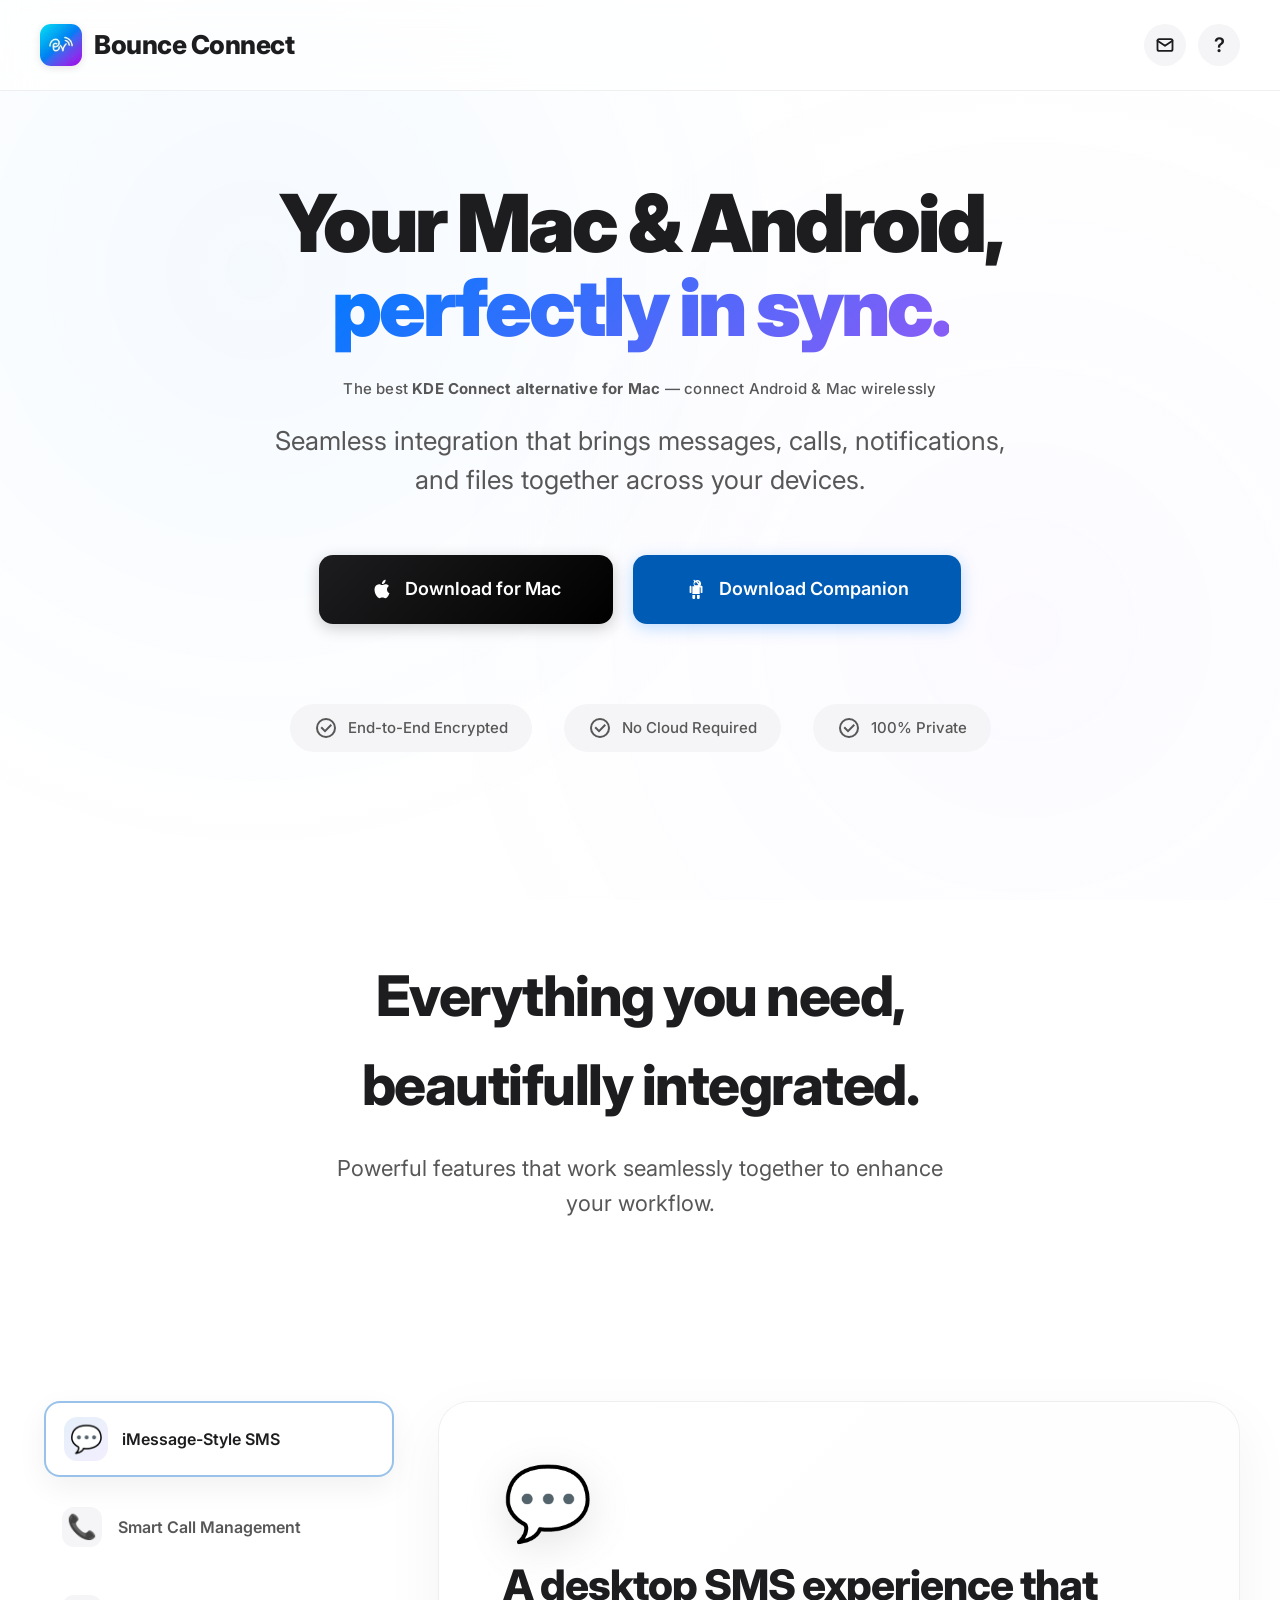
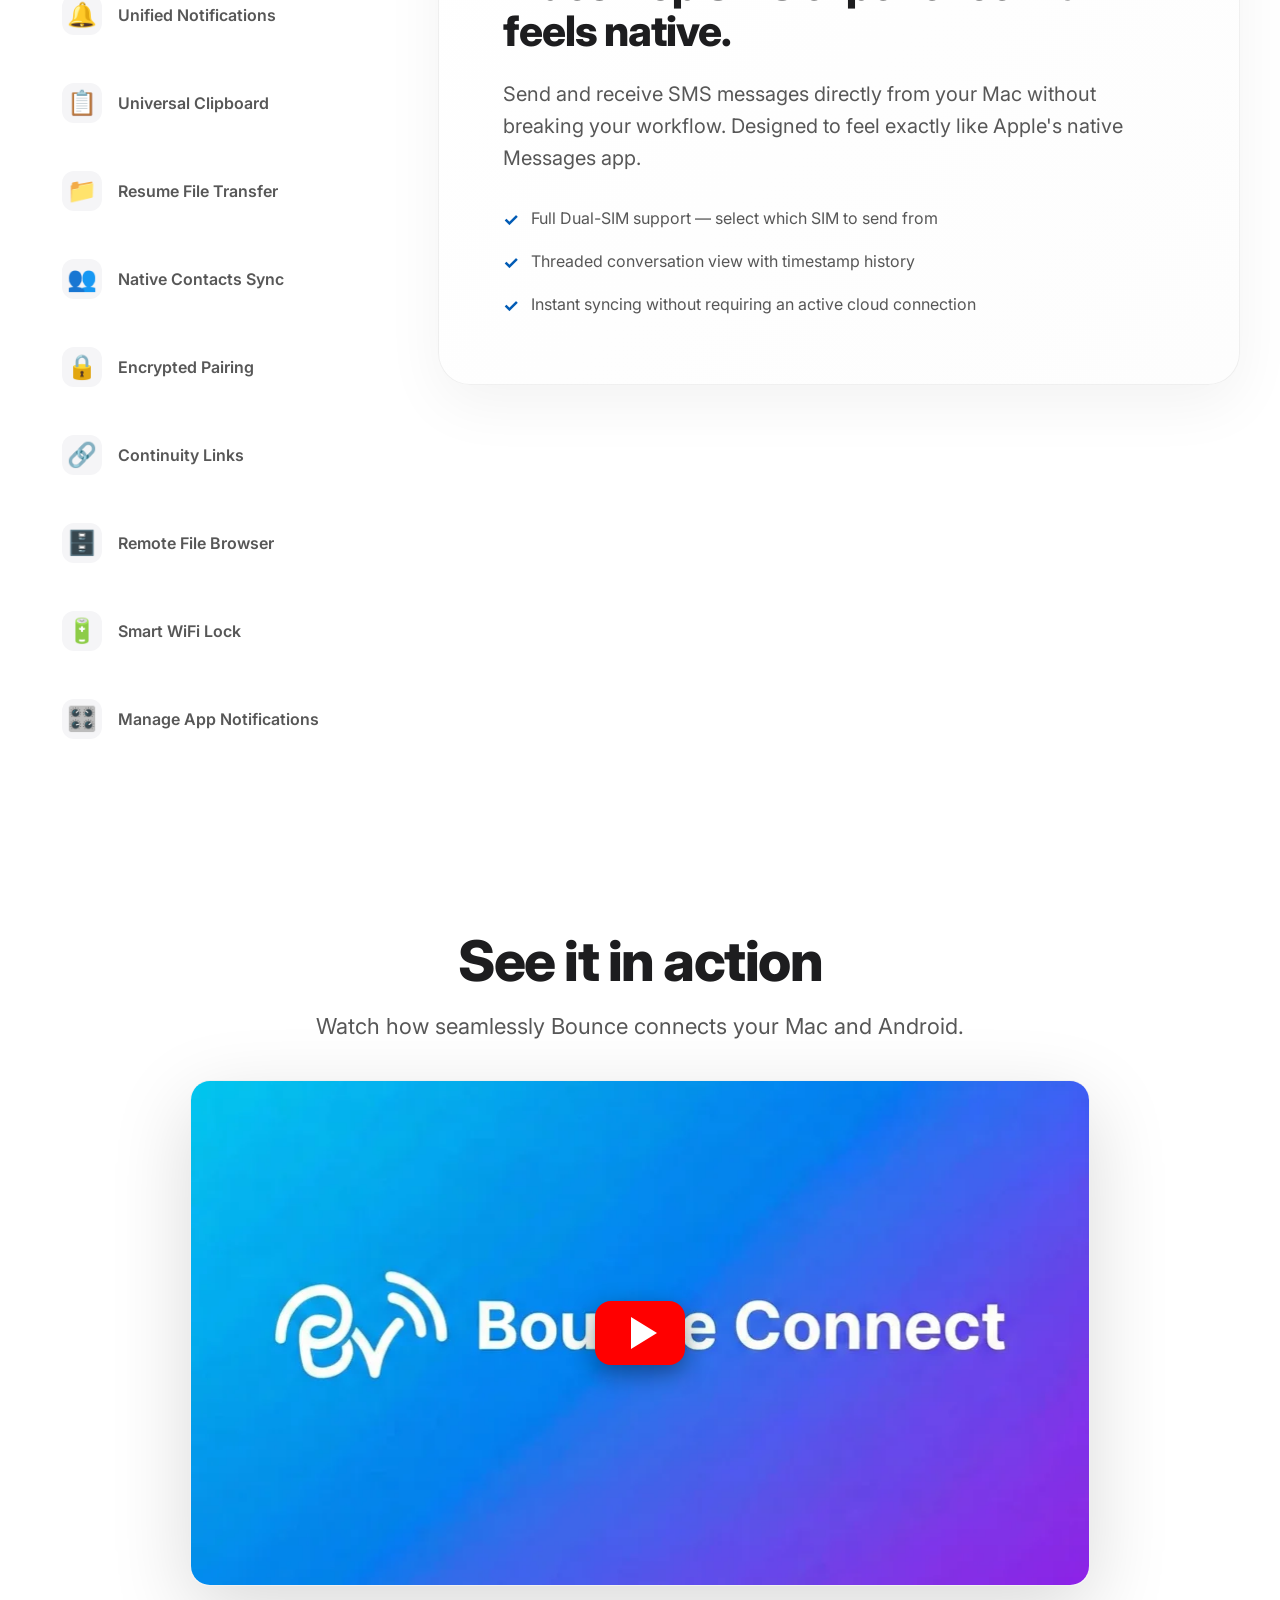
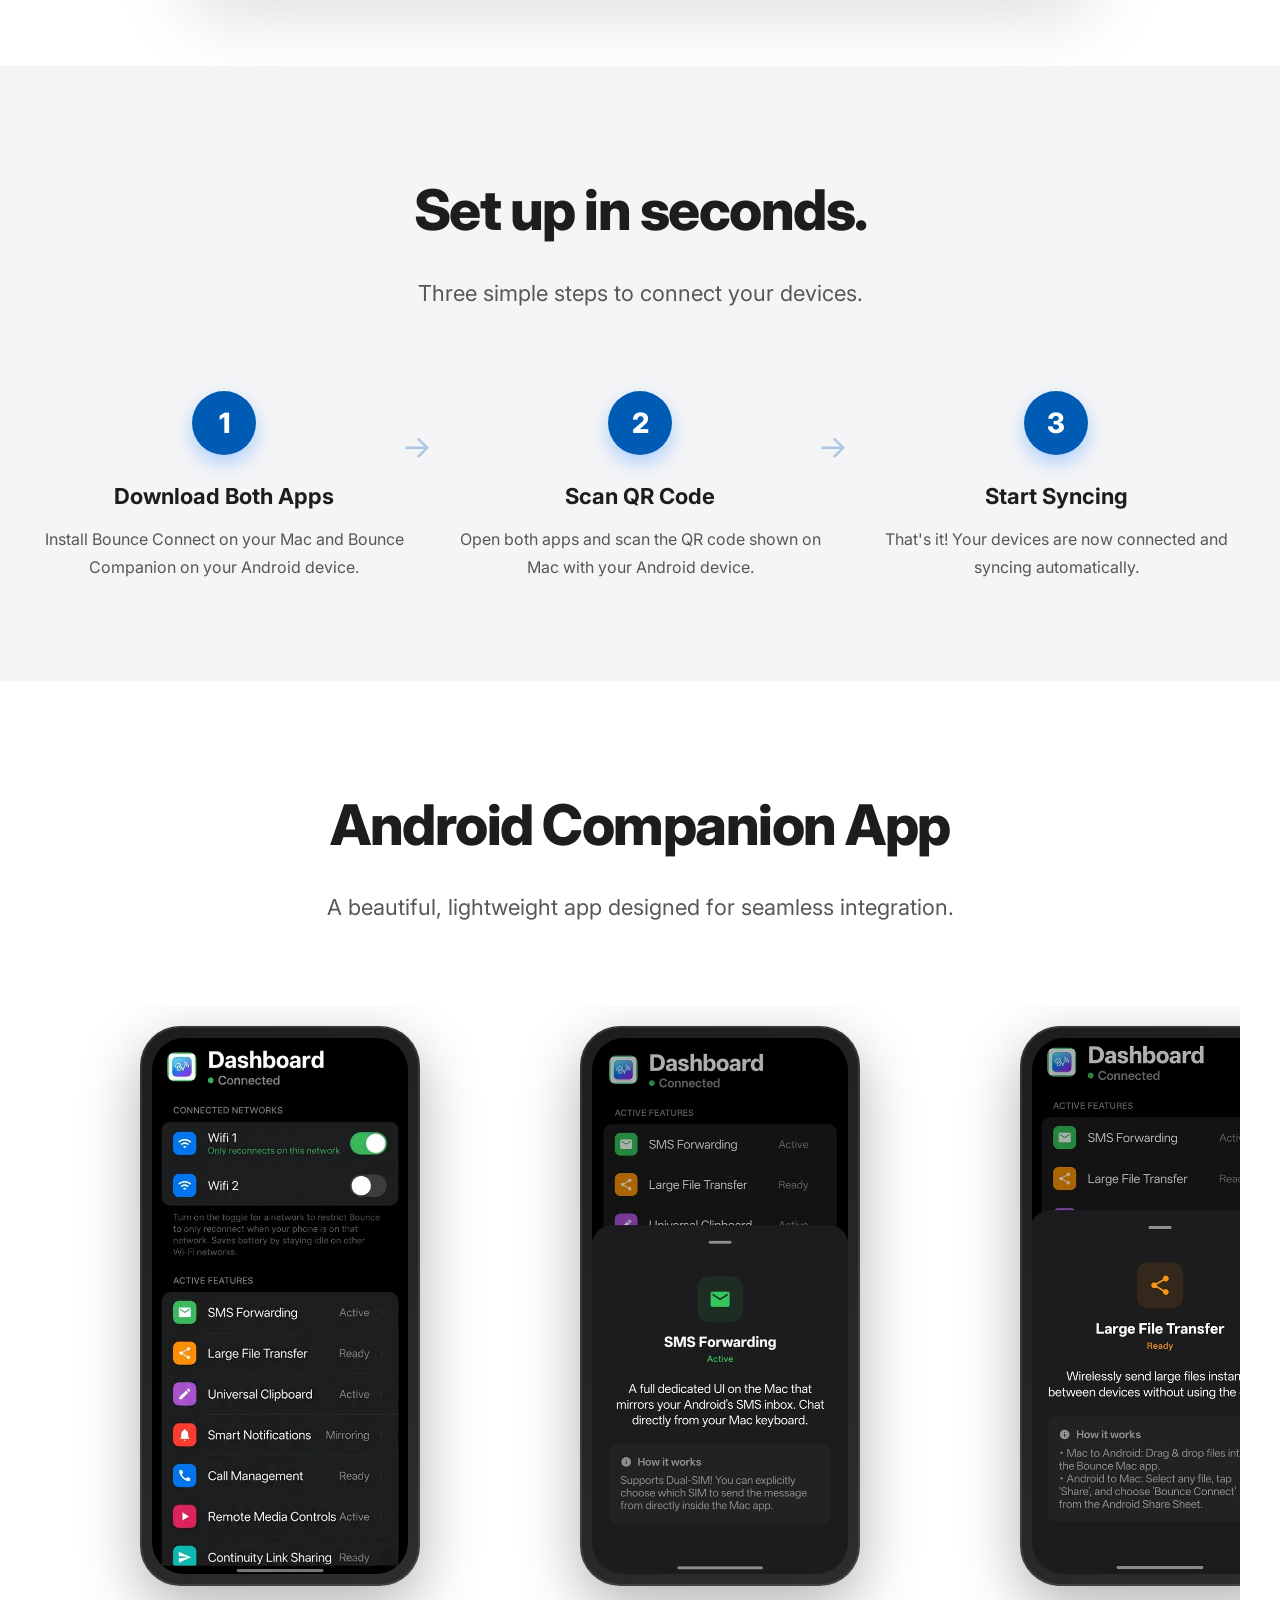
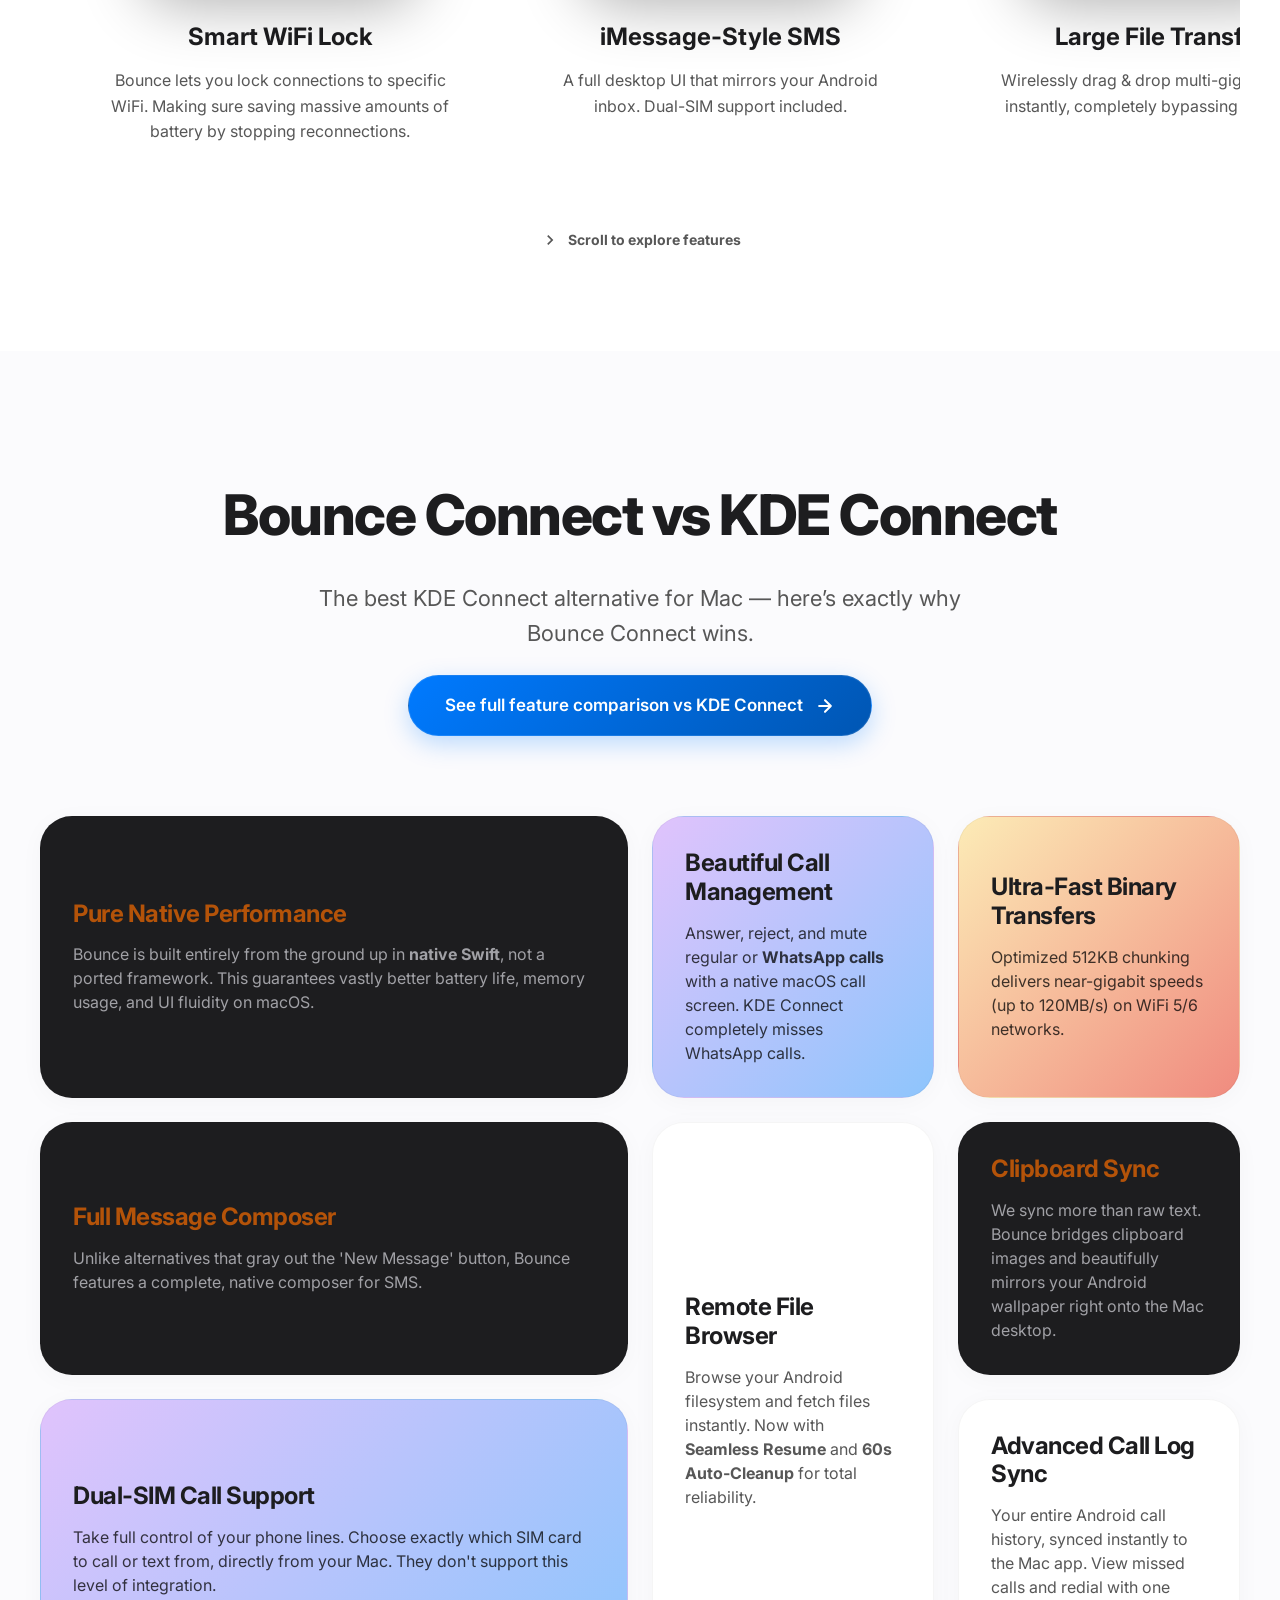
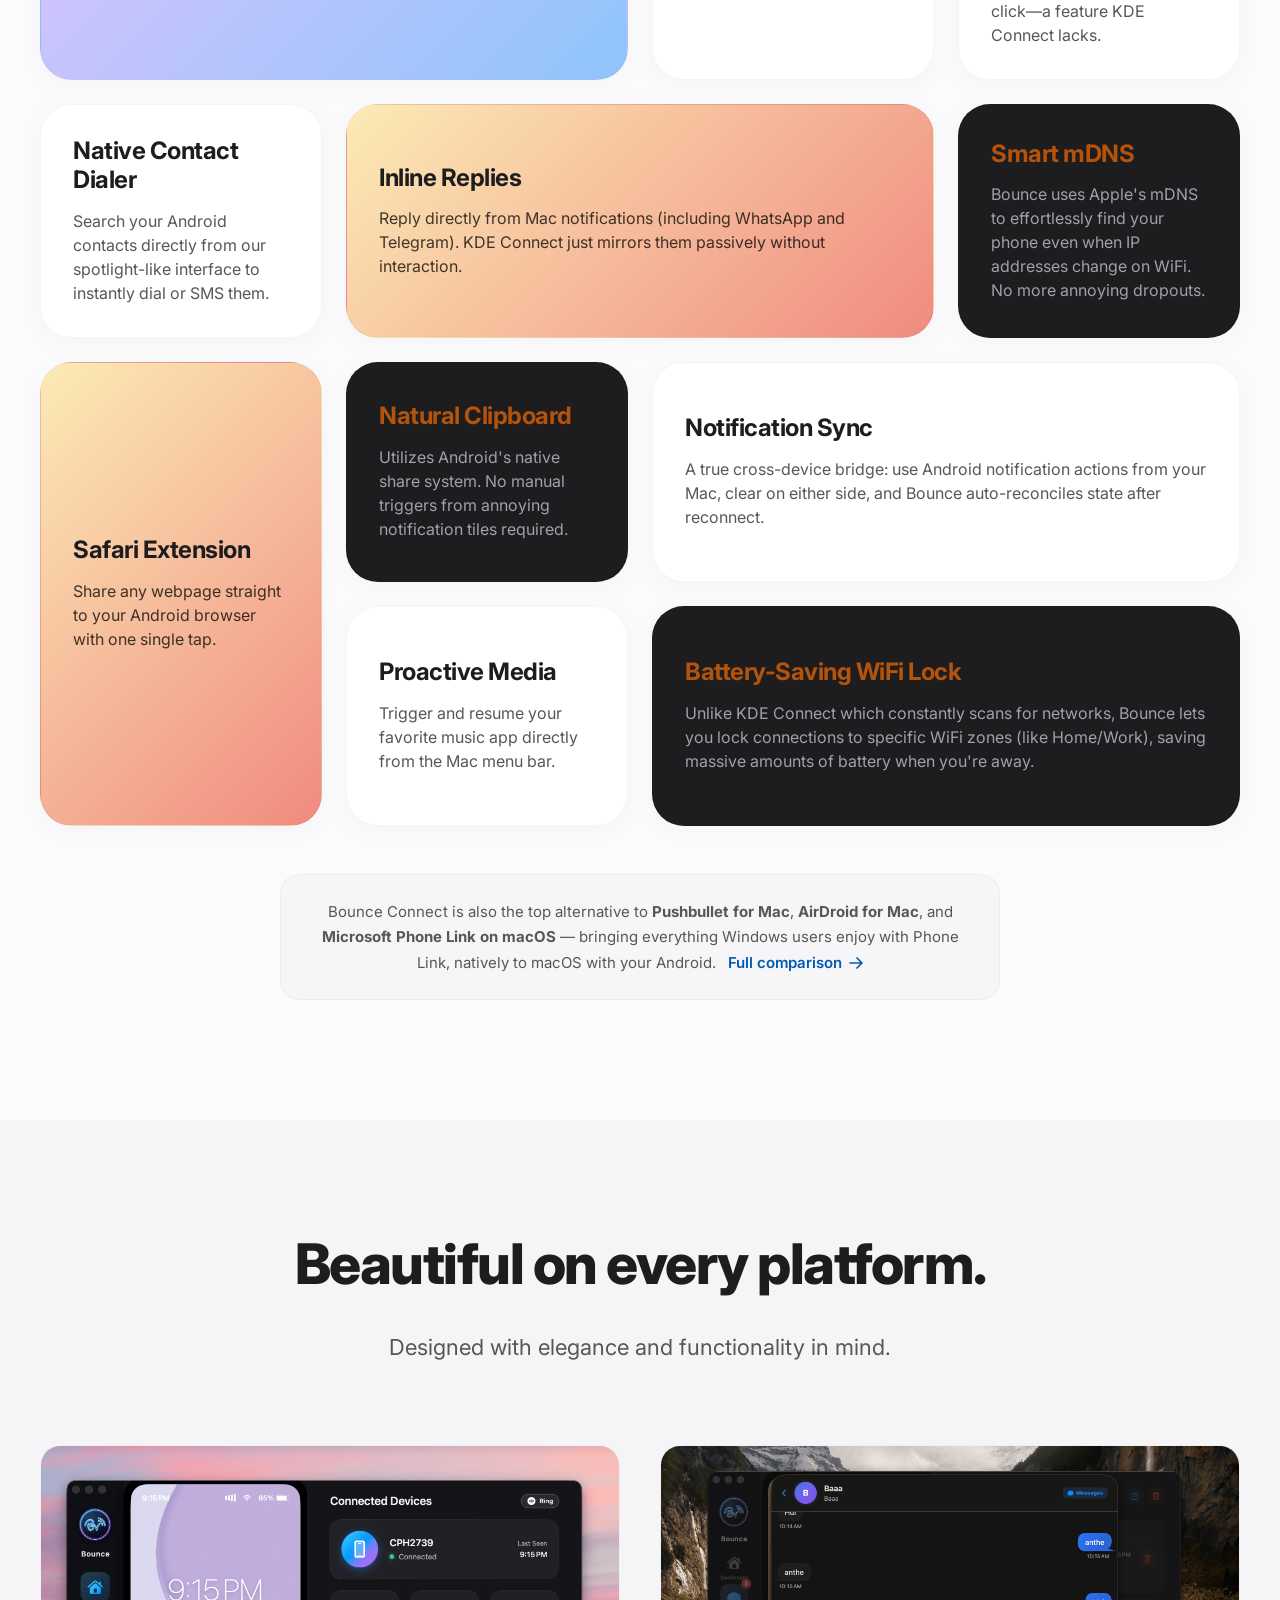
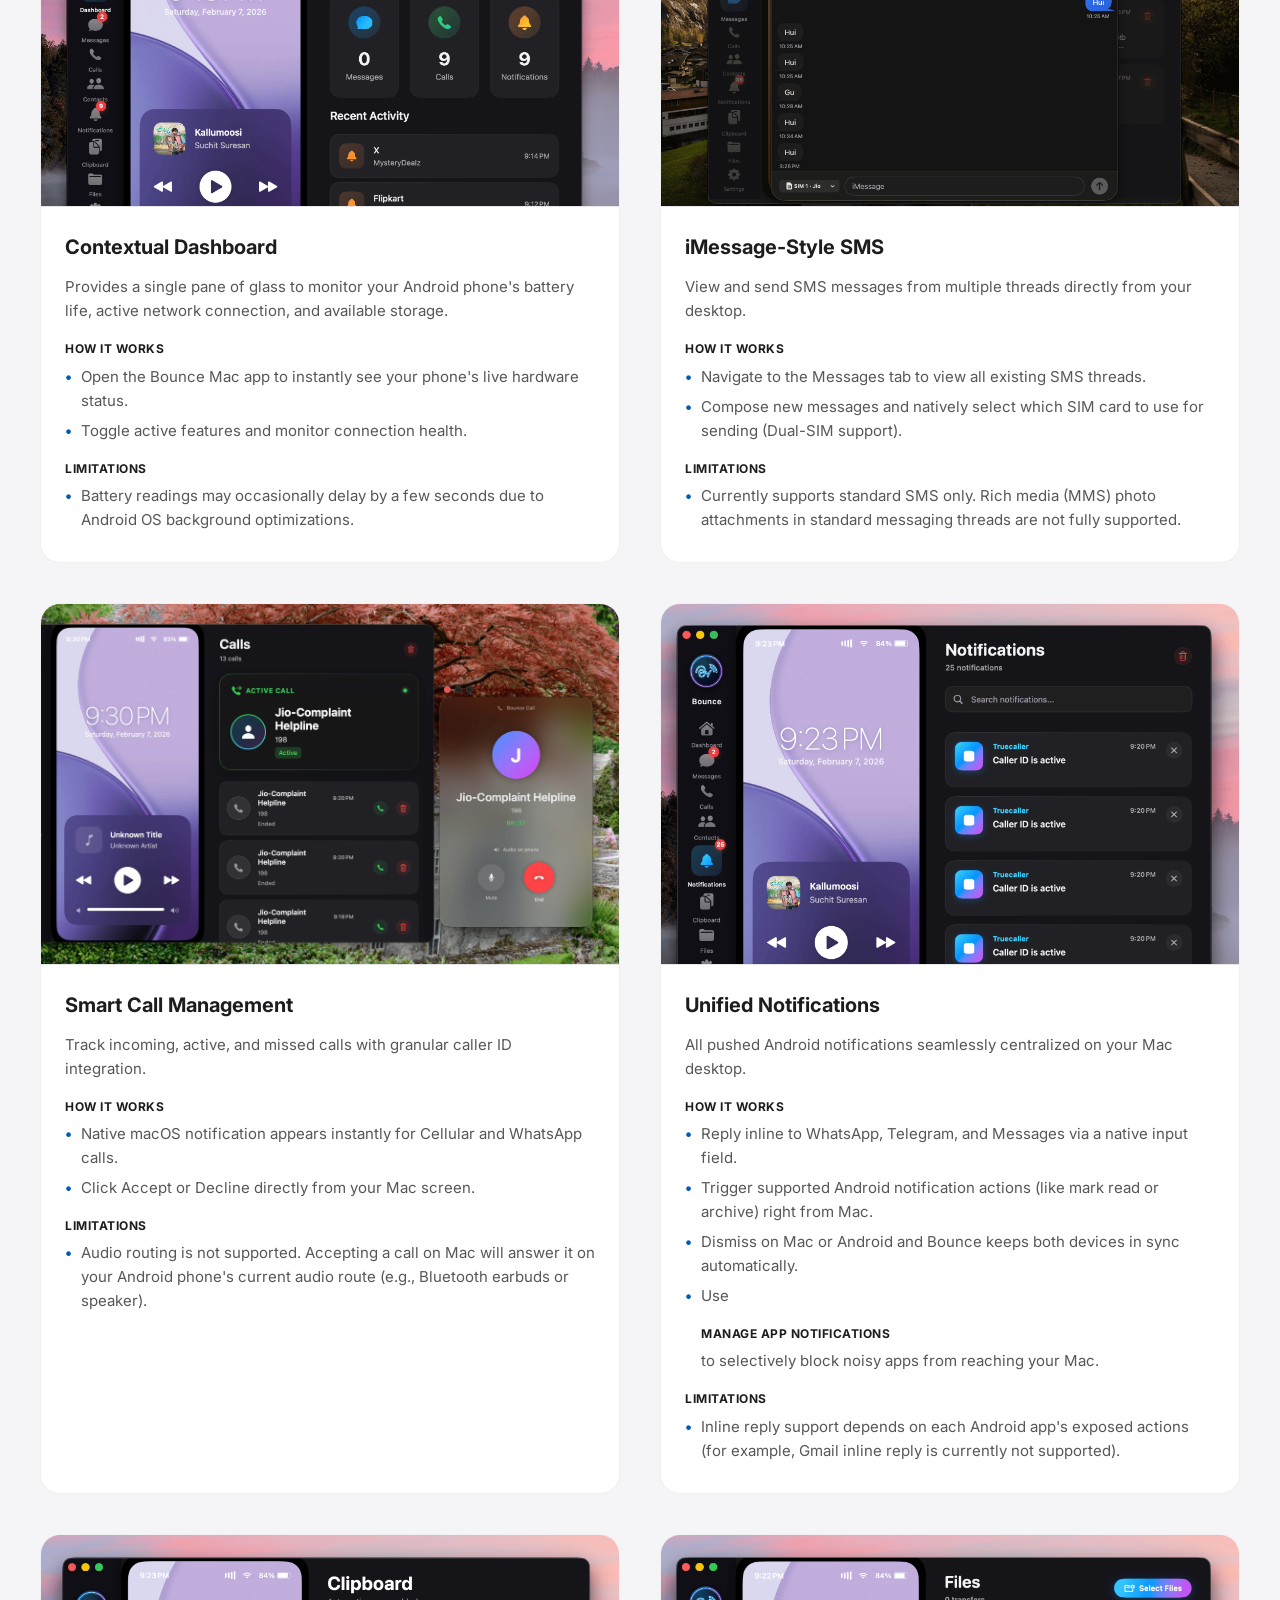
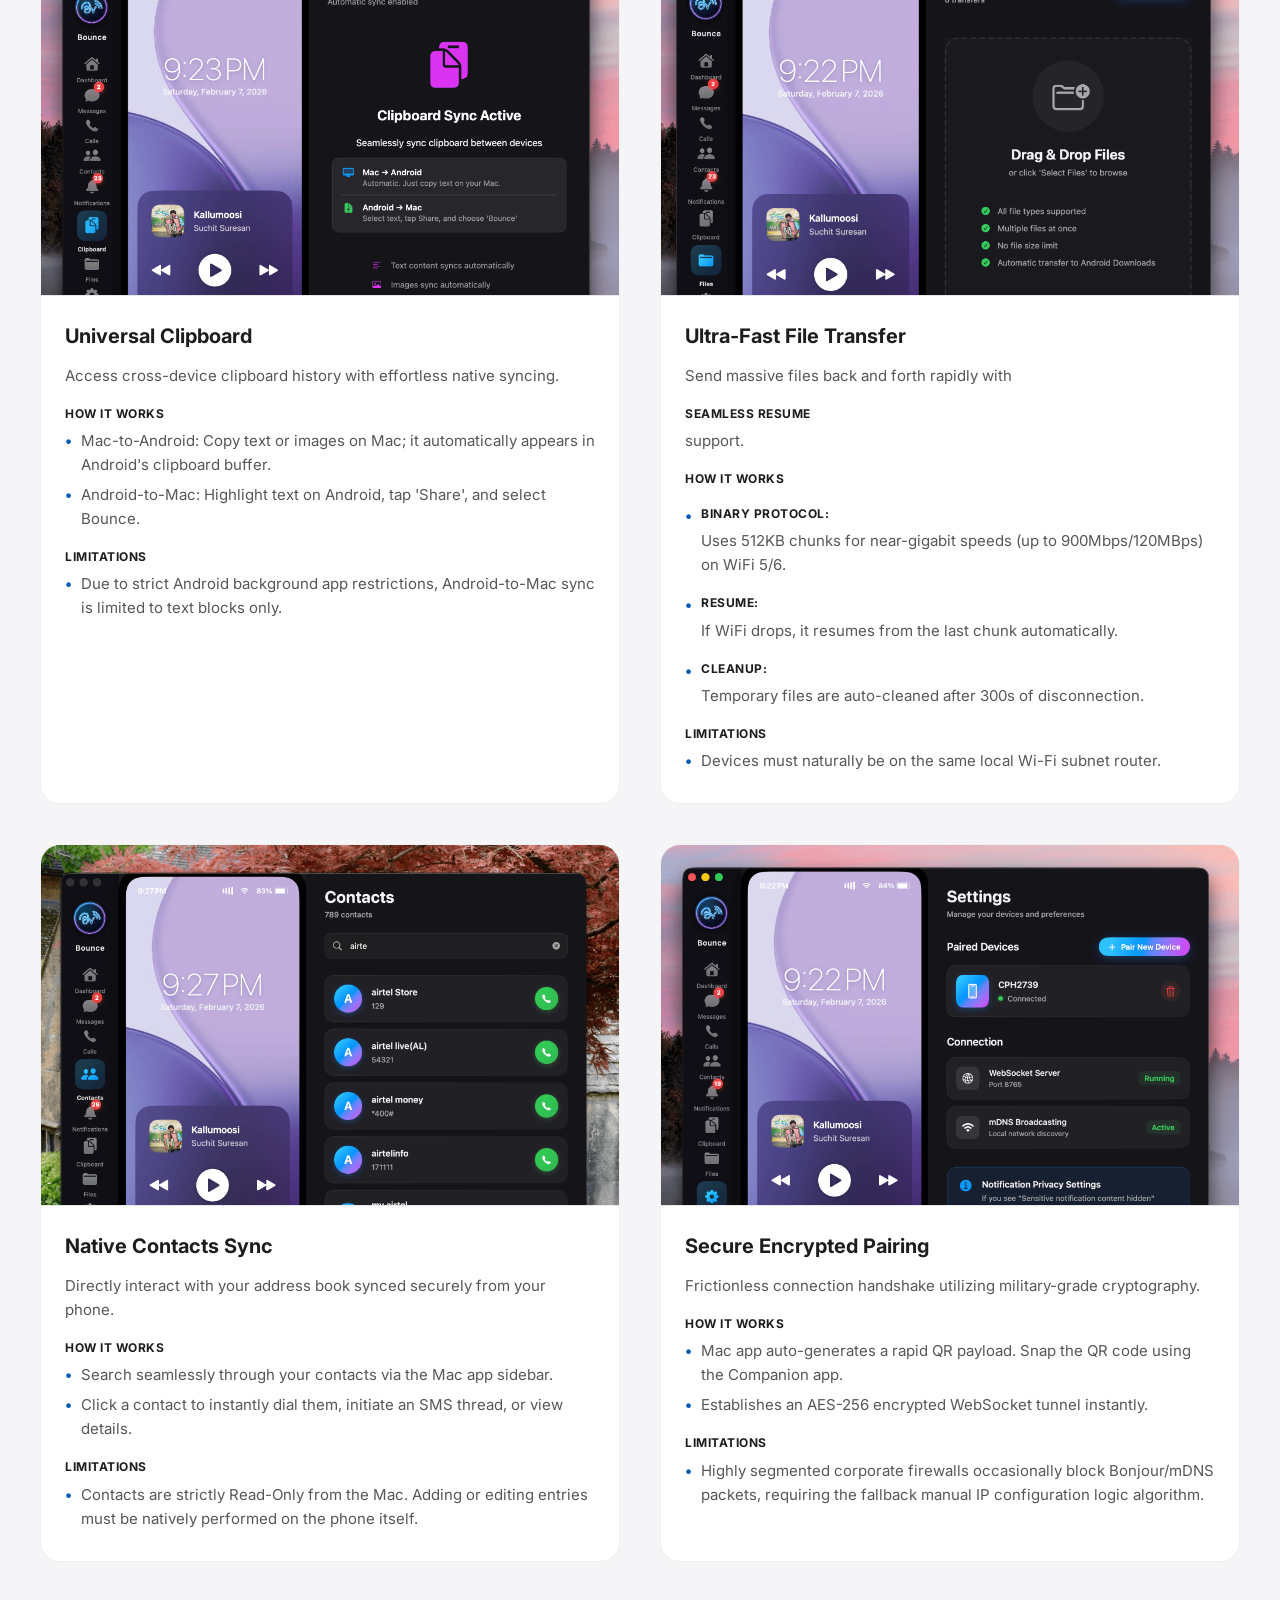
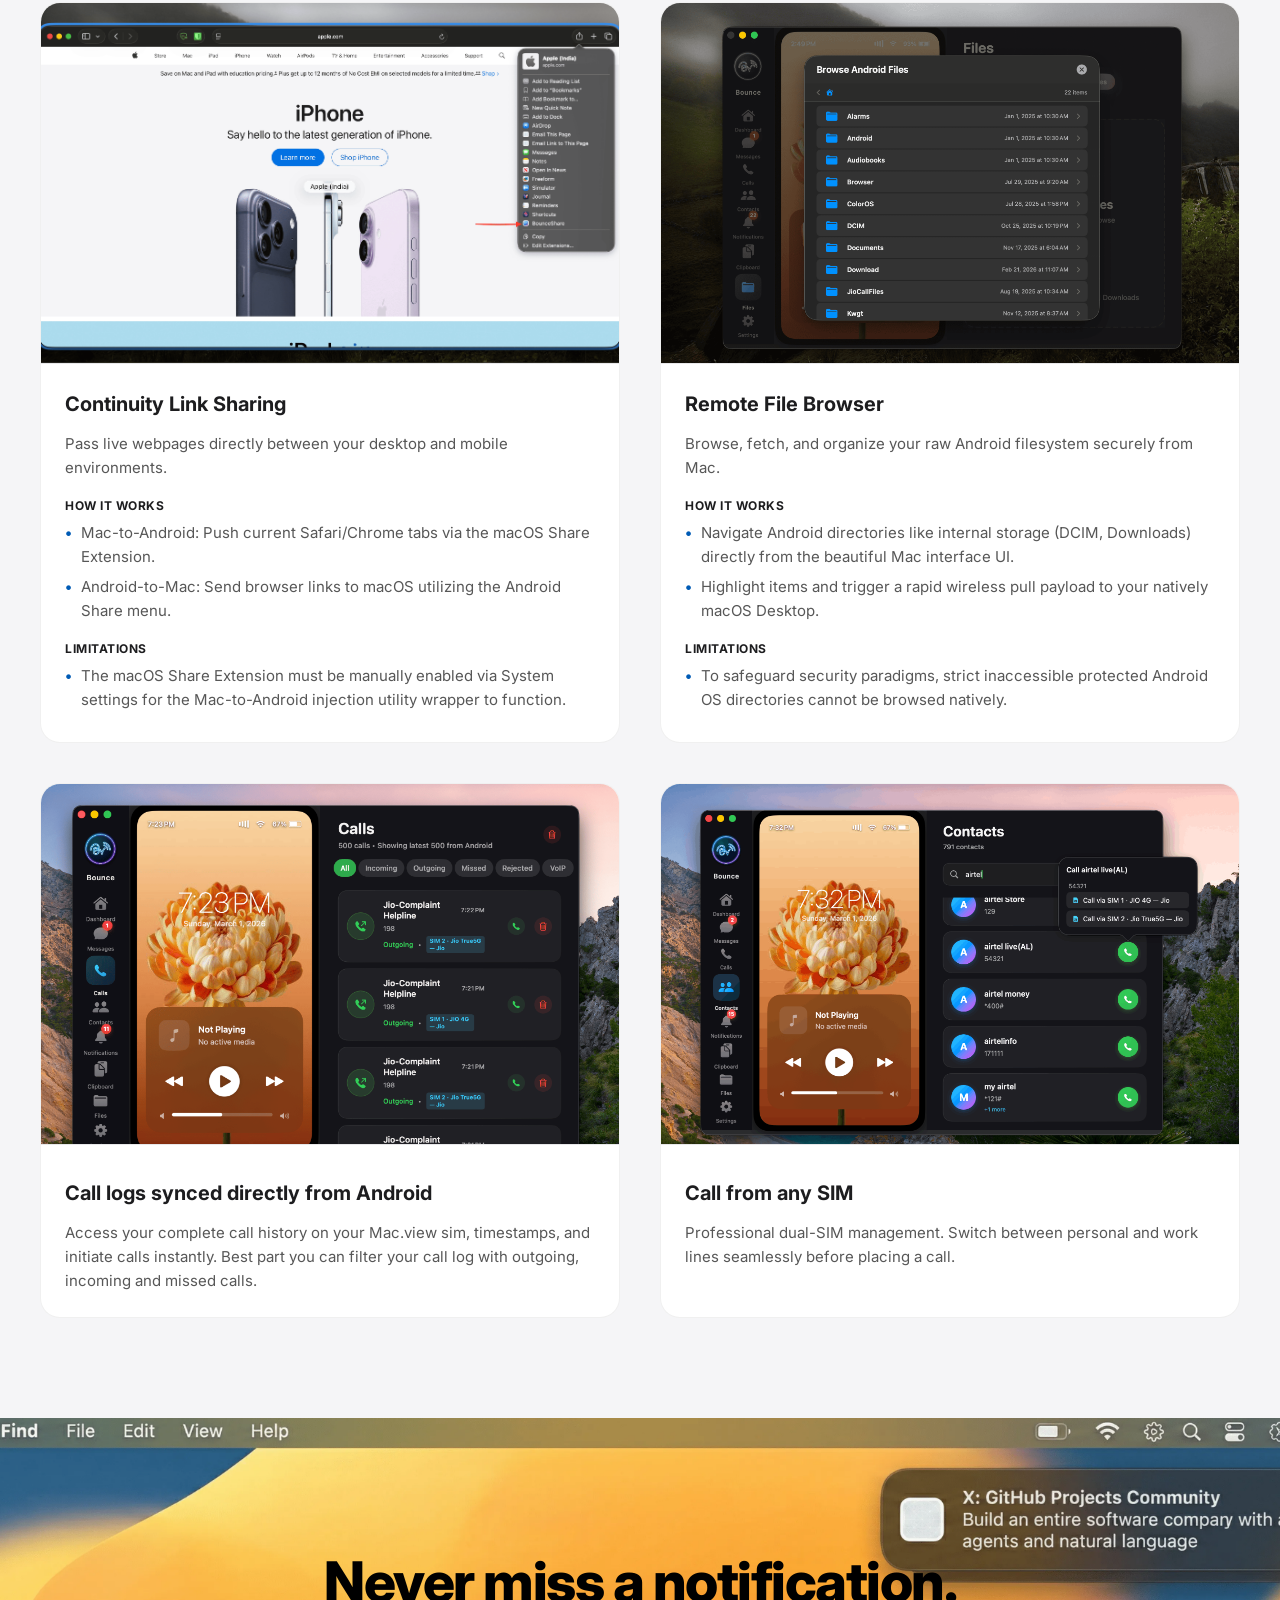
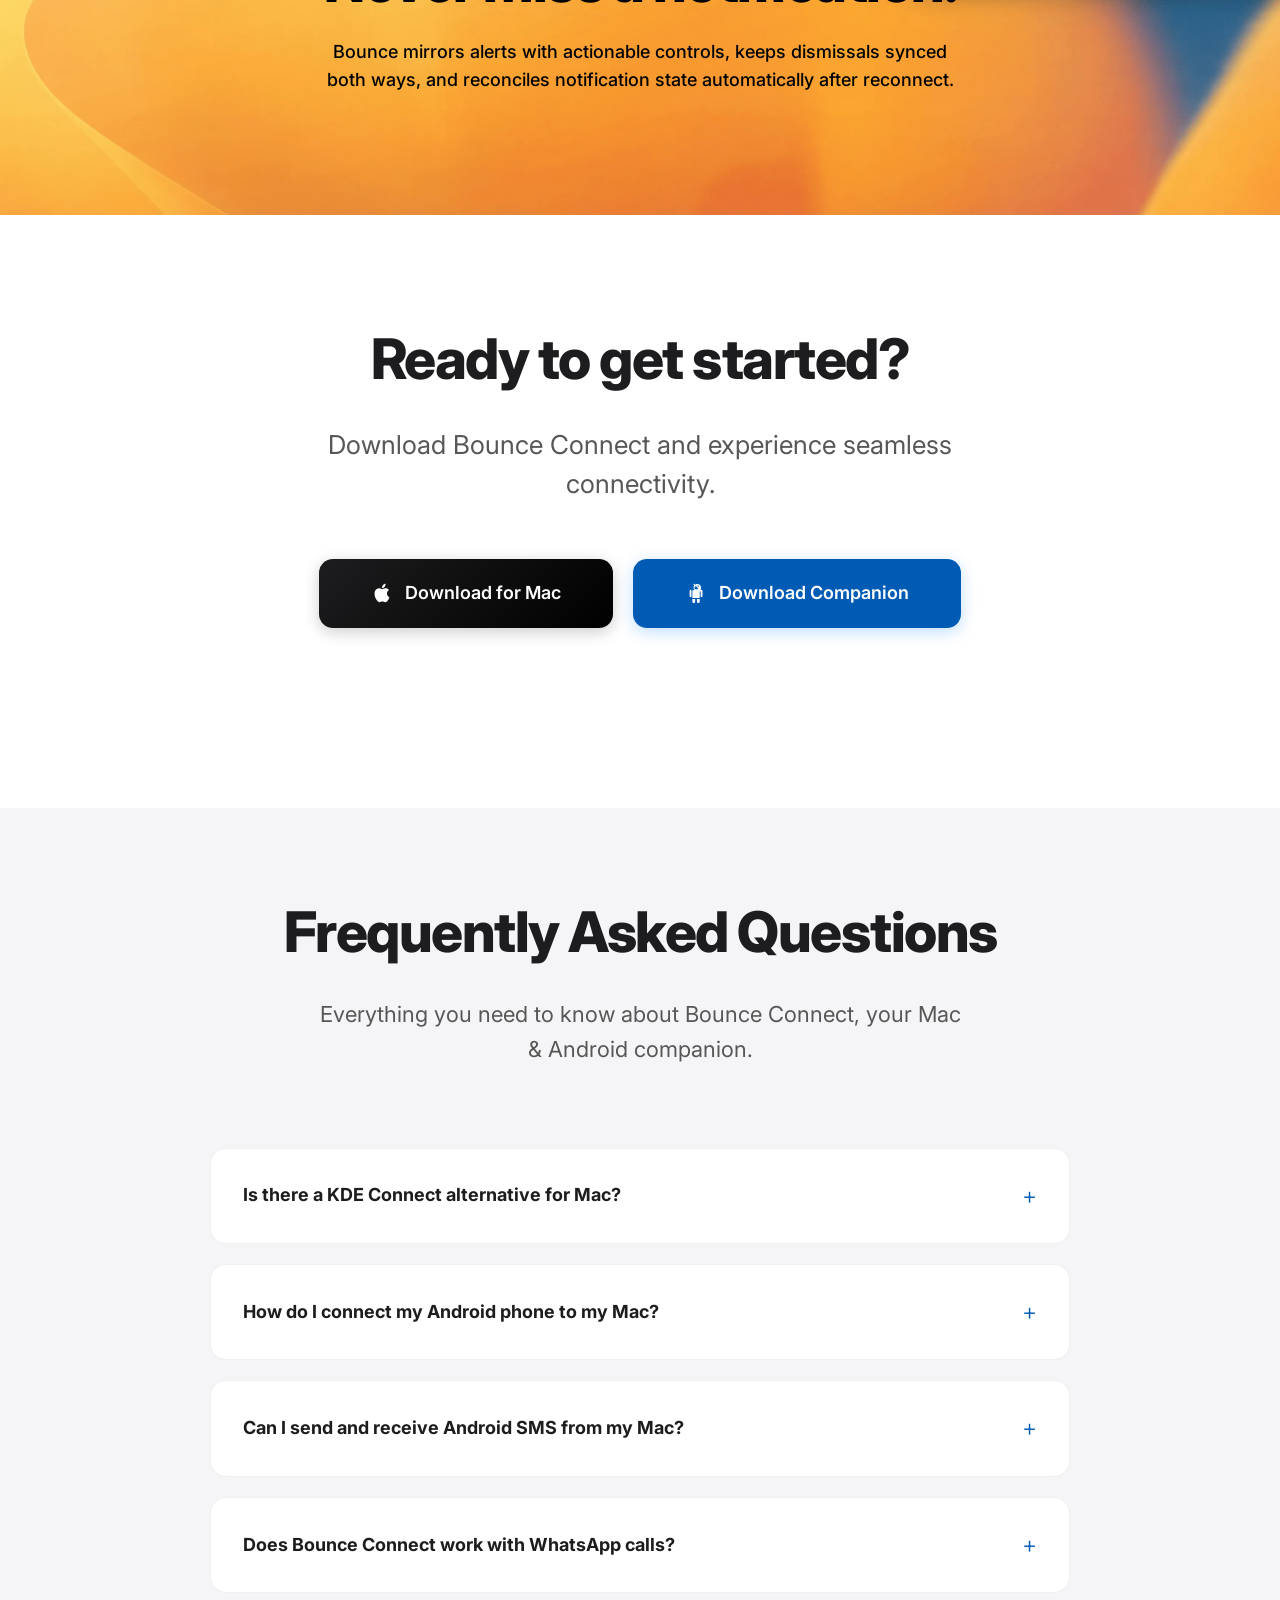
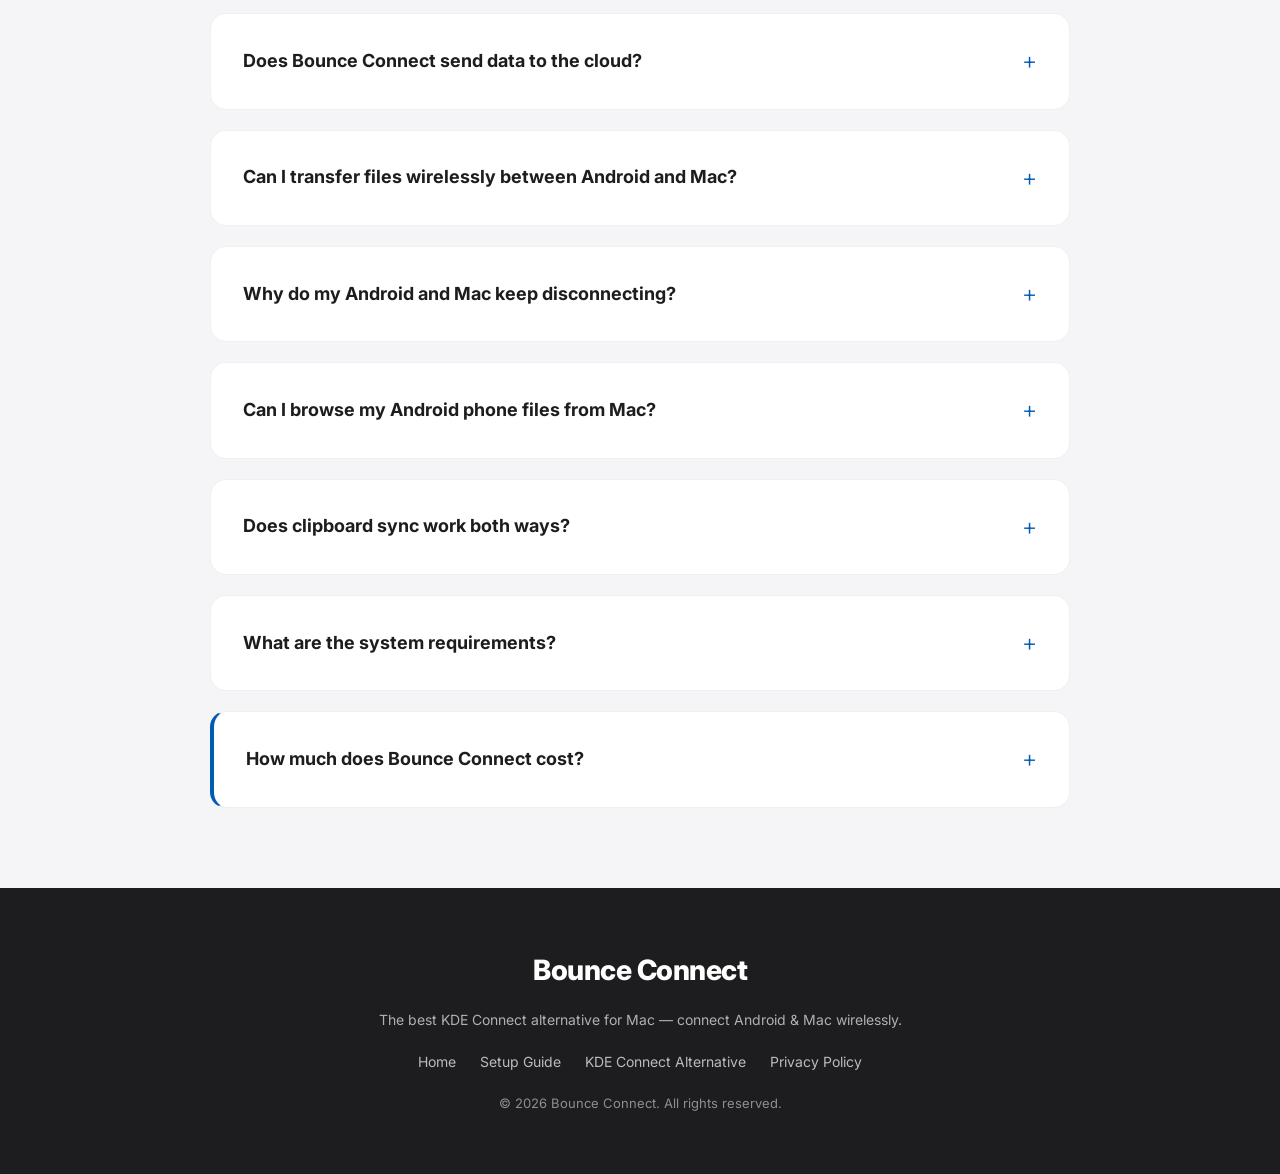
==== index.html @ 5834561a "Update iframe for YouTube video embedding" ====
<!DOCTYPE html>
<html lang="en">

<head>
    <meta charset="UTF-8">
    <meta name="referrer" content="strict-origin-when-cross-origin">
    <link rel="dns-prefetch" href="https://fonts.googleapis.com">
    <link rel="dns-prefetch" href="https://fonts.gstatic.com">
    <link rel="preconnect" href="https://fonts.googleapis.com">
    <link rel="preconnect" href="https://fonts.gstatic.com" crossorigin>
    <link rel="icon" href="/favicon.png" type="image/png">
    <link rel="shortcut icon" href="/favicon.png" type="image/png">
    <link rel="apple-touch-icon" href="/logo.webp">
    <meta name="viewport" content="width=device-width, initial-scale=1.0">
    <!-- Primary SEO -->
    <title>Bounce Connect &#8211; KDE Connect Alternative for Mac</title>
    <meta name="description"
        content="Best KDE Connect alternative for Mac. Connect Android &amp; Mac — sync SMS, calls, files, and actionable notifications with two-way clear sync. $10.99 lifetime.">
    <meta name="keywords"
        content="bounce connect, KDE connect alternative mac, android macbook integration, imessage for android mac, phone link macbook android, android sms on mac, mirror android notifications, pushbullet alternative, cross platform sync, receive android texts">
    <meta name="robots" content="index, follow">
    <meta name="author" content="Bounce Connect">
    <meta name="theme-color" content="#007aff">
    <link rel="canonical" href="https://bounceconnect.app/">
    <meta name="google-site-verification" content="Dm5oNHlP3rXR5Rn73JtcQL6HIDBrXlPP_zBnnVtmkto" />

    <!-- Open Graph (Facebook, LinkedIn, Google Discover) -->
    <meta property="og:type" content="website">
    <meta property="og:url" content="https://bounceconnect.app/">
    <meta property="og:site_name" content="Bounce Connect">
    <meta property="og:title" content="Bounce Connect &#8211; Best KDE Connect Alternative for Mac">
    <meta property="og:description"
        content="Connect your Android phone to your Mac wirelessly. Sync SMS, trigger supported Android notification actions, keep two-way dismiss sync, and transfer files &#8212; AES-256 encrypted, no cloud.">
    <meta property="og:image" content="https://bounceconnect.app/logo.webp">
    <meta property="og:image:width" content="512">
    <meta property="og:image:height" content="512">
    <meta property="og:locale" content="en_US">

    <!-- Twitter Card -->
    <meta name="twitter:card" content="summary_large_image">
    <meta name="twitter:title" content="Bounce Connect &#8211; Best KDE Connect Alternative for Mac">
    <meta name="twitter:description"
        content="Connect Android and Mac wirelessly with SMS sync, actionable notifications, two-way dismiss sync, file transfer, and WhatsApp call controls.">
    <meta name="twitter:image" content="https://bounceconnect.app/logo.webp">


    <!-- JSON-LD: BreadcrumbList -->
    <script type="application/ld+json">
    {
      "@context": "https://schema.org",
      "@type": "BreadcrumbList",
      "itemListElement": [
        {
          "@type": "ListItem",
          "position": 1,
          "name": "Home",
          "item": "https://bounceconnect.app/"
        }
      ]
    }
    </script>
    <!-- JSON-LD: SoftwareApplication -->
<script type="application/ld+json">
{
  "@context": "https://schema.org",
  "@type": "SoftwareApplication",
  "name": "Bounce Connect",
  "operatingSystem": "macOS, Android",
  "applicationCategory": "UtilitiesApplication",
  "description": "Bounce Connect is a native macOS app that wirelessly connects your Mac and Android phone. Sync SMS messages, mirror and act on notifications, keep dismissals in sync both ways, share clipboard, transfer files, manage calls, and browse your Android filesystem — all over local WiFi with AES-256 encryption. No cloud servers.",
  "url": "https://bounceconnect.app/",
  "offers": {
    "@type": "Offer",
    "price": "10.99",
    "priceCurrency": "USD",
    "name": "One-time purchase — lifetime access including all future updates"
  },
  "screenshot": "https://bounceconnect.app/logo.webp",
  "softwareRequirements": "macOS 11 Big Sur or later; Android 8.0 Oreo or higher",
  "featureList": [
    "Sync Android SMS on Mac",
    "Mirror Android notifications on Mac",
    "Cross-device notification actions from Mac",
    "Bidirectional notification dismissal sync with reconnect snapshot reconciliation",
    "Granular App Notification Management",
    "Universal clipboard sync between Android and Mac",
    "Wireless file transfer between Android and Mac",
    "Accept or decline calls from Mac",
    "Remote Android file browser",
    "AES-256 encrypted local WiFi connection",
    "Dual-SIM SMS support",
    "WhatsApp call management on Mac",
    "Native contacts sync",
    "Battery-saving WiFi Network Lock"
  ],
  "downloadUrl": "https://github.com/gdeepakreddy2407-sketch/Bounce-Connect-Mac-Releases/releases/download/Bounce21/Bounce.dmg",
  "softwareVersion": "21.0",
  "publisher": {
    "@type": "Organization",
    "name": "Bounce Connect"
  }
}
</script>
    <script type="application/ld+json">
{
  "@context": "https://schema.org",
  "@type": "Organization",
  "name": "Bounce Connect",
  "url": "https://bounceconnect.app",
  "logo": "https://bounceconnect.app/logo.webp",
  "sameAs": [
    "https://github.com/gdeepakreddy2407-sketch"
  ]
}
</script>

    <!-- JSON-LD: FAQPage -->
    <script type="application/ld+json">
    {
      "@context": "https://schema.org",
      "@type": "FAQPage",
      "mainEntity": [
        {
          "@type": "Question",
          "name": "Is there a KDE Connect alternative for Mac?",
          "acceptedAnswer": {
            "@type": "Answer",
            "text": "Yes \u2014 Bounce Connect is purpose-built as the best KDE Connect alternative for macOS. Unlike KDE Connect, Bounce Connect is written natively in Swift for macOS. It supports SMS syncing, WhatsApp call management, notification inline replies, universal clipboard, drag-and-drop file transfers, and a remote Android file browser \u2014 all missing or limited in KDE Connect."
          }
        },
        {
          "@type": "Question",
          "name": "How do I connect my Android phone to my Mac?",
          "acceptedAnswer": {
            "@type": "Answer",
            "text": "Download Bounce Connect on your Mac and Bounce Companion on your Android phone. Open both apps, scan the QR code shown on Mac with the Android app, and your devices pair instantly over local WiFi. Both must be on the same WiFi network."
          }
        },
        {
          "@type": "Question",
          "name": "Can I send and receive Android SMS from my Mac?",
          "acceptedAnswer": {
            "@type": "Answer",
            "text": "Yes. Bounce Connect lets you view all SMS threads and send messages from your Mac with an iMessage-style interface, with dual-SIM support. Note: MMS photo attachments are not fully supported yet."
          }
        },
        {
          "@type": "Question",
          "name": "Does Bounce Connect work with WhatsApp calls?",
          "acceptedAnswer": {
            "@type": "Answer",
            "text": "Yes. You can accept, reject, or mute both regular cellular calls and WhatsApp calls directly from your Mac. Note: audio routing is not supported \u2014 audio plays through your Android phone's current route (e.g. Bluetooth earbuds or speaker)."
          }
        },
        {
          "@type": "Question",
          "name": "Does Bounce Connect store my data on the cloud?",
          "acceptedAnswer": {
            "@type": "Answer",
            "text": "No. Bounce Connect is 100% local. Messages, notifications, files, and clipboard data are transmitted directly between your Mac and Android device using AES-256-GCM encryption. No data passes through external servers."
          }
        },
        {
          "@type": "Question",
          "name": "Can I transfer files between Android and Mac wirelessly?",
          "acceptedAnswer": {
            "@type": "Answer",
            "text": "Yes. Drag and drop files from Finder into the Mac app to send to Android. On Android, use the Share menu and select Bounce to send files to Mac. Both must be on the same local WiFi network."
          }
        },
        {
          "@type": "Question",
          "name": "Why do my Android and Mac devices keep disconnecting?",
          "acceptedAnswer": {
            "@type": "Answer",
            "text": "The most common cause is Android battery optimization killing the Bounce Companion app in the background. Go to Settings \u2192 Battery \u2192 Apps \u2192 Bounce Companion and set to Unrestricted. Also enable Allow background activity. Both settings are needed for a stable connection."
          }
        },
        {
          "@type": "Question",
          "name": "Can I browse my Android phone files from Mac?",
          "acceptedAnswer": {
            "@type": "Answer",
            "text": "Yes. Bounce Connect includes a Remote File Browser \u2014 navigate Android directories (DCIM, Downloads, etc.) from the Mac and download files wirelessly. Protected system directories cannot be accessed for security reasons."
          }
        },
        {
          "@type": "Question",
          "name": "What are Bounce Connect system requirements?",
          "acceptedAnswer": {
            "@type": "Answer",
            "text": "The Mac app requires macOS 11 Big Sur or later. The Android companion app requires Android 8.0 Oreo or higher. Both devices must be on the same WiFi network."
          }
        },
        {
          "@type": "Question",
          "name": "Does clipboard sync work both ways between Android and Mac?",
          "acceptedAnswer": {
            "@type": "Answer",
            "text": "Mac-to-Android works automatically for both text and images. Android-to-Mac is limited to text only due to Android background restrictions \u2014 highlight text on Android, tap Share, and select Bounce to send it to your Mac's clipboard."
          }
        }
      ]
    }
    </script>
    <link rel="preload" href="https://fonts.googleapis.com/css2?family=Inter:wght@400;600;700;800;900&display=swap"
        as="style" onload="this.onload=null;this.rel='stylesheet'">
    <noscript>
        <link rel="stylesheet"
            href="https://fonts.googleapis.com/css2?family=Inter:wght@400;600;700;800;900&display=swap">
    </noscript>
    <style>
        * {
            margin: 0;
            padding: 0;
            box-sizing: border-box
        }

        :root {
            --bg-light: #ffffff;
            --bg-secondary: #f5f5f7;
            --bg-card: #ffffff;
            --border-color: rgba(0, 0, 0, 0.06);
            --text-primary: #1d1d1f;
            --text-secondary: #575757;
            --accent-cyan: #005bb5;
            --accent-blue: #005bb5;
            --accent-purple: #8b5cf6;
            --accent-green: #10b981;
            --shadow-subtle: 0 2px 12px rgba(0, 0, 0, 0.04);
            --shadow-medium: 0 8px 24px rgba(0, 0, 0, 0.08);
            --shadow-large: 0 20px 40px rgba(0, 0, 0, 0.1)
        }

        html {
            scroll-behavior: smooth
        }

        body {
            font-family: 'Inter', -apple-system, BlinkMacSystemFont, sans-serif;
            background: var(--bg-light);
            color: var(--text-primary);
            line-height: 1.6;
            overflow-x: hidden;
            -webkit-font-smoothing: antialiased;
            -moz-osx-font-smoothing: grayscale
        }

        body::before {
            content: '';
            position: fixed;
            top: 0;
            left: 0;
            width: 100%;
            height: 100%;
            background: radial-gradient(circle at 20% 30%, rgba(0, 122, 255, 0.04) 0%, transparent 50%), radial-gradient(circle at 80% 70%, rgba(139, 92, 246, 0.03) 0%, transparent 50%);
            z-index: -1;
            pointer-events: none;
            animation: backgroundPulse 20s ease-in-out infinite
        }

        @keyframes backgroundPulse {

            0%,
            100% {
                opacity: 1
            }

            50% {
                opacity: 0.7
            }
        }

        @keyframes fadeInUp {
            from {
                opacity: 0;
                transform: translateY(30px)
            }

            to {
                opacity: 1;
                transform: translateY(0)
            }
        }

        @keyframes fadeIn {
            from {
                opacity: 0
            }

            to {
                opacity: 1
            }
        }

        @keyframes scaleIn {
            from {
                opacity: 0;
                transform: scale(0.95)
            }

            to {
                opacity: 1;
                transform: scale(1)
            }
        }

        @keyframes slideInLeft {
            from {
                opacity: 0;
                transform: translateX(-40px)
            }

            to {
                opacity: 1;
                transform: translateX(0)
            }
        }

        @keyframes slideInRight {
            from {
                opacity: 0;
                transform: translateX(40px)
            }

            to {
                opacity: 1;
                transform: translateX(0)
            }
        }

        @keyframes float {

            0%,
            100% {
                transform: translateY(0px)
            }

            50% {
                transform: translateY(-20px)
            }
        }

        .animate-on-scroll {
            opacity: 0
        }

        .animate-on-scroll.visible {
            animation: fadeInUp 0.8s cubic-bezier(0.4, 0, 0.2, 1) forwards
        }

        .container {
            max-width: 1400px;
            margin: 0 auto;
            padding: 0 40px
        }

        header {
            padding: 24px 0;
            position: sticky;
            top: 0;
            background: rgba(255, 255, 255, 0.72);
            backdrop-filter: blur(20px) saturate(180%);
            -webkit-backdrop-filter: blur(20px) saturate(180%);
            border-bottom: 1px solid var(--border-color);
            z-index: 1000;
            transition: all 0.3s ease
        }

        header.scrolled {
            padding: 16px 0;
            box-shadow: var(--shadow-subtle)
        }

        .header-content {
            display: flex;
            justify-content: space-between;
            align-items: center
        }

        .logo-container {
            display: flex;
            align-items: center;
            gap: 12px;
            transition: transform 0.3s ease
        }

        .logo-container:hover {
            transform: scale(1.02)
        }

        .logo-img {
            width: 42px;
            height: 42px;
            border-radius: 11px;
            object-fit: cover;
            box-shadow: 0 2px 8px rgba(0, 0, 0, 0.1)
        }

        .logo {
            font-size: 26px;
            font-weight: 800;
            color: var(--text-primary);
            letter-spacing: -0.5px
        }

        .help-icon {
            display: flex;
            align-items: center;
            justify-content: center;
            width: 42px;
            height: 42px;
            border-radius: 50%;
            background: var(--bg-secondary);
            color: var(--text-primary);
            text-decoration: none;
            transition: all 0.4s cubic-bezier(0.4, 0, 0.2, 1);
            font-size: 20px;
            font-weight: 600;
            position: relative;
            overflow: hidden
        }

        .help-icon::before {
            content: '';
            position: absolute;
            inset: 0;
            background: linear-gradient(135deg, var(--accent-cyan), var(--accent-blue));
            opacity: 0;
            transition: opacity 0.4s ease
        }

        .help-icon:hover {
            transform: scale(1.08) rotate(5deg);
            box-shadow: 0 4px 12px rgba(0, 122, 255, 0.3)
        }

        .help-icon:hover::before {
            opacity: 1
        }

        .help-icon span {
            position: relative;
            z-index: 1;
            transition: color 0.3s ease
        }

        .help-icon:hover span {
            color: white
        }

        .hero {
            padding: 90px 0 100px;
            text-align: center;
            position: relative;
            isolation: isolate
        }

        h1 {
            font-size: 80px;
            font-weight: 900;
            line-height: 1.05;
            margin-bottom: 28px;
            color: var(--text-primary);
            letter-spacing: -3px;
            animation: fadeInUp 0.4s cubic-bezier(0.4, 0, 0.2, 1) forwards
        }

        .hero-subtitle {
            font-size: 26px;
            color: var(--text-secondary);
            max-width: 750px;
            margin: 0 auto 56px;
            font-weight: 400;
            line-height: 1.5;
            animation: fadeInUp 0.8s cubic-bezier(0.4, 0, 0.2, 1) 0.4s backwards
        }

        .download-buttons {
            display: flex;
            gap: 20px;
            justify-content: center;
            margin-bottom: 80px;
            animation: fadeInUp 0.8s cubic-bezier(0.4, 0, 0.2, 1) 0.6s backwards
        }

        .btn {
            padding: 20px 52px;
            font-size: 18px;
            font-weight: 600;
            border: none;
            border-radius: 14px;
            cursor: pointer;
            transition: all 0.4s cubic-bezier(0.4, 0, 0.2, 1);
            text-decoration: none;
            display: inline-flex;
            align-items: center;
            gap: 12px;
            position: relative;
            overflow: hidden
        }

        .btn::before {
            content: '';
            position: absolute;
            inset: 0;
            background: linear-gradient(135deg, transparent, rgba(255, 255, 255, 0.2));
            opacity: 0;
            transition: opacity 0.4s ease
        }

        .btn:hover::before {
            opacity: 1
        }

        .btn-mac,
        .btn-modal-mac {
            background: linear-gradient(135deg, var(--text-primary), #000);
            color: white;
            box-shadow: 0 4px 16px rgba(0, 0, 0, 0.2)
        }

        .btn-mac:hover,
        .btn-modal-mac:hover {
            transform: translateY(-3px) scale(1.02);
            box-shadow: 0 12px 28px rgba(0, 0, 0, 0.3)
        }

        .btn-android,
        .btn-modal-android {
            background: linear-gradient(135deg, var(--accent-cyan), var(--accent-blue));
            color: white;
            box-shadow: 0 4px 16px rgba(0, 122, 255, 0.25)
        }

        .btn-android:hover,
        .btn-modal-android:hover {
            transform: translateY(-3px) scale(1.02);
            box-shadow: 0 12px 28px rgba(0, 122, 255, 0.4)
        }

        .btn-icon {
            width: 22px;
            height: 22px
        }

        .platform-badges {
            display: flex;
            gap: 32px;
            justify-content: center;
            align-items: center;
            margin-top: 48px;
            flex-wrap: wrap;
            animation: fadeIn 0.8s ease 0.8s backwards
        }

        .badge {
            display: flex;
            align-items: center;
            gap: 10px;
            padding: 12px 24px;
            background: var(--bg-secondary);
            border-radius: 50px;
            font-size: 15px;
            font-weight: 500;
            color: var(--text-secondary);
            transition: all 0.3s ease
        }

        .badge:hover {
            background: white;
            box-shadow: var(--shadow-subtle);
            transform: translateY(-2px)
        }

        .badge-icon {
            width: 24px;
            height: 24px
        }

        .section-header {
            text-align: center;
            margin-bottom: 80px
        }

        .section-title {
            font-size: 56px;
            font-weight: 800;
            margin-bottom: 20px;
            letter-spacing: -1.5px;
            color: var(--text-primary)
        }

        .section-subtitle {
            font-size: 22px;
            color: var(--text-secondary);
            max-width: 650px;
            margin: 0 auto;
            line-height: 1.6
        }

        .features-outro-section {
            padding: 120px 0;
            position: relative;
            background: transparent;
            width: 100%;
            overflow: hidden;
            display: flex;
            align-items: center;
            justify-content: center
        }

        .features-outro-section::before {
            content: '';
            position: absolute;
            inset: 0;
            background-image: url('Screenshots/feature_bg.webp?v=20260310');
            background-size: cover;
            background-position: center;
            background-repeat: no-repeat;
            opacity: 0;
            transition: opacity 0.8s ease;
            z-index: -2
        }

        .features-outro-section.visible::before {
            opacity: 1
        }

        .features-outro-section::after {
            content: '';
            position: absolute;
            inset: 0;
            background: rgba(255, 255, 255, 0.05);
            z-index: -1
        }

        .features-header-standard {
            padding-top: 100px;
            padding-bottom: 40px;
            background: transparent
        }

        .features-grid-section {
            padding-bottom: 100px
        }

        .interactive-feature-layout {
            display: grid;
            grid-template-columns: 350px 1fr;
            gap: 48px;
            margin-top: 60px;
            align-items: start
        }

        .feature-sidebar {
            display: flex;
            flex-direction: column;
            gap: 12px
        }

        .feature-tab {
            display: flex;
            align-items: center;
            gap: 16px;
            padding: 16px 20px;
            border-radius: 16px;
            cursor: pointer;
            background: transparent;
            border: 2px solid transparent;
            transition: all 0.3s cubic-bezier(0.4, 0, 0.2, 1);
            color: var(--text-secondary)
        }

        .feature-tab:hover {
            background: var(--bg-secondary);
            color: var(--text-primary)
        }

        .feature-tab.active {
            background: #ffffff;
            border-color: rgba(0, 102, 204, 0.4);
            color: var(--text-primary);
            box-shadow: 0 10px 30px rgba(0, 0, 0, 0.06);
            transform: translateX(4px)
        }

        .feature-tab-icon {
            font-size: 24px;
            display: flex;
            align-items: center;
            justify-content: center;
            width: 40px;
            height: 40px;
            background: var(--bg-secondary);
            border-radius: 12px;
            transition: all 0.3s ease
        }

        .feature-tab.active .feature-tab-icon {
            background: linear-gradient(135deg, rgba(0, 102, 204, 0.1), rgba(139, 92, 246, 0.1));
            transform: scale(1.1)
        }

        .feature-tab-title {
            font-size: 16px;
            font-weight: 600
        }

        .feature-detail-container {
            background: linear-gradient(135deg, #ffffff, #fdfdfd);
            border: 1px solid var(--border-color);
            border-radius: 32px;
            padding: 64px;
            box-shadow: 0 20px 60px rgba(0, 0, 0, 0.05);
            min-height: 550px;
            display: flex;
            align-items: center;
            position: sticky;
            top: 120px
        }

        .feature-pane {
            display: none;
            width: 100%
        }

        .feature-pane.active {
            display: block;
            animation: paneFadeScale 0.5s cubic-bezier(0.175, 0.885, 0.32, 1.275) forwards
        }

        @keyframes paneFadeScale {
            from {
                opacity: 0;
                transform: translateY(20px) scale(0.98)
            }

            to {
                opacity: 1;
                transform: translateY(0) scale(1)
            }
        }

        .pane-icon {
            font-size: 72px;
            margin-bottom: 24px;
            line-height: 1;
            filter: drop-shadow(0 10px 20px rgba(0, 0, 0, 0.1))
        }

        .pane-title {
            font-size: 42px;
            font-weight: 800;
            margin-bottom: 24px;
            color: var(--text-primary);
            letter-spacing: -1px;
            line-height: 1.1
        }

        .pane-desc {
            font-size: 20px;
            color: var(--text-secondary);
            line-height: 1.6;
            margin-bottom: 32px
        }

        .pane-details {
            display: flex;
            flex-direction: column;
            gap: 16px
        }

        .pane-bullet {
            display: flex;
            align-items: flex-start;
            gap: 12px;
            font-size: 16px;
            color: var(--text-secondary);
            line-height: 1.5
        }

        .pane-bullet::before {
            content: '✓';
            color: var(--accent-cyan);
            font-weight: bold;
            font-size: 18px
        }

        .feature-swipe-hint {
            display: none
        }

        @media (max-width:992px) {
            .interactive-feature-layout {
                grid-template-columns: 1fr;
                gap: 32px
            }

            .feature-detail-container {
                position: static;
                padding: 40px 30px;
                min-height: auto
            }

            .pane-title {
                font-size: 32px
            }

            .pane-desc {
                font-size: 18px
            }

            @keyframes scrollHint {

                0%,
                100% {
                    transform: translateX(0)
                }

                10%,
                30% {
                    transform: translateX(-15px)
                }

                20%,
                40% {
                    transform: translateX(0)
                }
            }

            .feature-sidebar {
                display: flex;
                flex-direction: row;
                overflow-x: auto;
                overflow-y: hidden;
                padding-bottom: 12px;
                gap: 12px;
                scroll-snap-type: x mandatory;
                -webkit-overflow-scrolling: touch;
                scrollbar-width: none;
                animation: scrollHint 3s cubic-bezier(0.4, 0, 0.2, 1) 1s infinite
            }

            .feature-sidebar.user-scrolled {
                animation: none !important
            }

            .feature-sidebar::-webkit-scrollbar {
                display: none
            }

            .feature-swipe-hint {
                display: block;
                text-align: center;
                font-size: 13px;
                color: #333333;
                margin-bottom: 12px;
                font-weight: 500;
                opacity: 1;
                animation: scrollHint 3s cubic-bezier(0.4, 0, 0.2, 1) 1s infinite
            }

            .feature-swipe-hint.user-scrolled {
                animation: none !important;
                opacity: 0;
                transition: opacity 0.4s ease;
                pointer-events: none
            }

            .feature-tab {
                flex: 0 0 calc(85% - 24px);
                scroll-snap-align: start
            }
        }

        .scroll-hint {
            display: none
        }

        .how-it-works {
            padding: 100px 0;
            background: var(--bg-secondary)
        }

        .steps-container {
            display: grid;
            grid-template-columns: repeat(auto-fit, minmax(280px, 1fr));
            gap: 48px;
            margin-top: 60px
        }

        .step {
            text-align: center;
            position: relative
        }

        .step::after {
            content: '→';
            position: absolute;
            top: 30px;
            right: -24px;
            font-size: 32px;
            color: var(--accent-cyan);
            opacity: 0.3
        }

        .step:last-child::after {
            display: none
        }

        .step-number {
            width: 64px;
            height: 64px;
            background: linear-gradient(135deg, var(--accent-cyan), var(--accent-blue));
            color: white;
            border-radius: 50%;
            display: flex;
            align-items: center;
            justify-content: center;
            font-size: 28px;
            font-weight: 800;
            margin: 0 auto 24px;
            box-shadow: 0 8px 20px rgba(0, 122, 255, 0.3);
            transition: all 0.4s cubic-bezier(0.4, 0, 0.2, 1)
        }

        .step:hover .step-number {
            transform: scale(1.15) rotate(360deg);
            box-shadow: 0 12px 28px rgba(0, 122, 255, 0.4)
        }

        .step-title {
            font-size: 22px;
            font-weight: 700;
            margin-bottom: 12px;
            color: var(--text-primary)
        }

        .step-text {
            font-size: 16px;
            color: var(--text-secondary);
            line-height: 1.7
        }

        .android-features {
            padding: 100px 0;
            background: white;
            position: relative;
            overflow: hidden
        }

        .carousel-container {
            margin-top: 60px;
            position: relative
        }

        .carousel-wrapper {
            overflow-x: auto;
            overflow-y: hidden;
            scroll-snap-type: x mandatory;
            scroll-behavior: smooth;
            -webkit-overflow-scrolling: touch;
            scrollbar-width: none;
            -ms-overflow-style: none
        }

        .carousel-wrapper::-webkit-scrollbar {
            display: none
        }

        .carousel-track {
            display: flex;
            gap: 40px;
            padding: 20px 40px 60px
        }

        .carousel-item {
            flex: 0 0 400px;
            scroll-snap-align: center;
            text-align: center;
            transition: transform 0.3s ease
        }

        .carousel-item:hover {
            transform: scale(1.03)
        }

        .carousel-phone-mockup {
            width: 280px;
            height: 560px;
            margin: 0 auto 32px;
            background: linear-gradient(145deg, #1d1d1f, #2d2d2f);
            border-radius: 40px;
            padding: 12px;
            box-shadow: 0 20px 60px rgba(0, 0, 0, 0.3), inset 0 0 0 2px rgba(255, 255, 255, 0.1);
            position: relative;
            overflow: hidden
        }

        .android-screenshot {
            width: 100%;
            height: 100%;
            border-radius: 32px;
            object-fit: cover
        }

        .carousel-item-title {
            font-size: 24px;
            font-weight: 700;
            margin-bottom: 12px;
            color: var(--text-primary)
        }

        .carousel-item-description {
            font-size: 16px;
            color: var(--text-secondary);
            line-height: 1.6;
            max-width: 350px;
            margin: 0 auto
        }

        .scroll-hint {
            text-align: center;
            color: var(--text-secondary);
            font-size: 14px;
            margin-top: 24px;
            display: flex;
            align-items: center;
            justify-content: center;
            gap: 8px;
            animation: bounce 2s infinite
        }

        @keyframes bounce {

            0%,
            100% {
                transform: translateX(0)
            }

            50% {
                transform: translateX(10px)
            }
        }

        .scroll-hint svg {
            width: 20px;
            height: 20px
        }

        .screenshots-section {
            padding: 100px 0;
            background: var(--bg-secondary)
        }

        .screenshots-grid {
            display: grid;
            grid-template-columns: repeat(2, 1fr);
            gap: 40px;
            margin-top: 60px
        }

        .screenshot-card {
            background: white;
            border-radius: 20px;
            overflow: hidden;
            transition: all 0.4s cubic-bezier(0.4, 0, 0.2, 1);
            border: 1px solid var(--border-color);
            display: flex;
            flex-direction: column;
            height: 100%
        }

        .screenshot-card:hover {
            transform: translateY(-8px);
            box-shadow: var(--shadow-large)
        }

        .screenshot-img {
            width: 100%;
            aspect-ratio: 16 / 10;
            object-fit: cover;
            object-position: top;
            transition: transform 0.6s ease;
            background: var(--bg-secondary);
            border-bottom: 1px solid var(--border-color)
        }

        .screenshot-card:hover .screenshot-img {
            transform: scale(1.02)
        }

        .screenshot-title {
            font-size: 20px;
            font-weight: 700;
            padding: 24px 24px 12px;
            color: var(--text-primary)
        }

        .screenshot-description {
            font-size: 15px;
            color: var(--text-secondary);
            padding: 0 24px 24px;
            line-height: 1.6;
            flex-grow: 1
        }

        .screenshot-description strong {
            color: var(--text-primary);
            font-weight: 700;
            font-size: 12px;
            text-transform: uppercase;
            letter-spacing: 0.5px;
            display: block;
            margin-top: 16px;
            margin-bottom: 6px
        }

        .screenshot-description ul {
            padding-left: 0;
            margin-top: 0;
            margin-bottom: 0;
            list-style-type: none
        }

        .screenshot-description ul li {
            position: relative;
            margin-bottom: 6px;
            padding-left: 16px
        }

        .screenshot-description ul li::before {
            content: '•';
            color: var(--accent-cyan);
            position: absolute;
            left: 0;
            font-weight: bold
        }

        .comparison-section {
            padding: 120px 0;
            background: #fbfbfd;
            overflow: hidden
        }

        .bento-grid {
            display: grid;
            grid-template-columns: 1fr;
            grid-auto-flow: dense;
            gap: 24px;
            margin-top: 50px
        }

        @media (min-width:768px) {
            .bento-grid {
                grid-template-columns: repeat(2, 1fr);
                grid-auto-rows: minmax(180px, auto)
            }

            .bento-card.wide,
            .bento-card.large {
                grid-column: span 2
            }
        }

        @media (min-width:1024px) {
            .bento-grid {
                grid-template-columns: repeat(4, 1fr);
                grid-auto-rows: minmax(220px, auto)
            }

            .bento-card.large {
                grid-column: span 2;
                grid-row: span 2
            }

            .bento-card.wide {
                grid-column: span 2;
                grid-row: span 1
            }

            .bento-card.tall {
                grid-column: span 1;
                grid-row: span 2
            }
        }

        .bento-card {
            background: #ffffff;
            border-radius: 32px;
            padding: 32px;
            box-shadow: 0 4px 24px rgba(0, 0, 0, 0.03);
            border: 1px solid rgba(0, 0, 0, 0.04);
            transition: all 0.4s cubic-bezier(0.16, 1, 0.3, 1);
            display: flex;
            flex-direction: column;
            justify-content: center;
            position: relative;
            overflow: hidden;
            z-index: 1
        }

        .bento-card.tall,
        .bento-card.wide {
            justify-content: center
        }

        .bento-card.large .bento-icon {
            font-size: 64px;
            margin-bottom: 30px
        }

        .bento-card:hover {
            transform: translateY(-6px) scale(1.01);
            box-shadow: 0 20px 48px rgba(0, 0, 0, 0.08)
        }

        .bento-card.dark {
            background: #1d1d1f;
            color: #b45309
        }

        .bento-card.dark .bento-desc {
            color: #a1a1a6
        }

        .bento-card.gradient-1 {
            background: linear-gradient(135deg, #e0c3fc 0%, #8ec5fc 100%);
            color: #1d1d1f
        }

        .bento-card.gradient-2 {
            background: linear-gradient(135deg, #fcebb6 0%, #f08b7f 100%);
            color: #1d1d1f
        }

        .bento-card.gradient-1 .bento-desc,
        .bento-card.gradient-2 .bento-desc {
            color: rgba(0, 0, 0, 0.75)
        }

        .bento-icon {
            font-size: 42px;
            margin-bottom: 24px;
            align-self: flex-start;
            transition: transform 0.4s cubic-bezier(0.16, 1, 0.3, 1)
        }

        .bento-card:hover .bento-icon {
            transform: scale(1.15) translateY(-5px)
        }

        .bento-title {
            font-size: 24px;
            font-weight: 700;
            line-height: 1.2;
            margin-bottom: 14px;
            letter-spacing: -0.5px;
            margin-top: 0
        }

        .bento-card.large .bento-title {
            font-size: 30px;
            margin-bottom: 16px
        }

        .bento-desc {
            font-size: 16px;
            line-height: 1.5;
            color: #575757;
            margin: 0
        }

        .premium-cta-button {
            display: inline-flex;
            align-items: center;
            gap: 12px;
            margin-top: 24px;
            padding: 16px 36px;
            background: linear-gradient(135deg, #007aff 0%, #0056b3 100%);
            color: #ffffff !important;
            font-weight: 600;
            font-size: 17px;
            text-decoration: none;
            border-radius: 100px;
            box-shadow: 0 8px 24px rgba(0, 122, 255, 0.25);
            transition: all 0.3s cubic-bezier(0.16, 1, 0.3, 1);
            position: relative;
            overflow: hidden;
            border: 1px solid rgba(255, 255, 255, 0.1)
        }

        .premium-cta-button:hover {
            transform: translateY(-4px) scale(1.02);
            box-shadow: 0 16px 40px rgba(0, 122, 255, 0.4);
            color: #ffffff
        }

        .premium-cta-button::after {
            content: '';
            position: absolute;
            top: 0;
            left: -150%;
            width: 100%;
            height: 100%;
            background: linear-gradient(90deg, transparent, rgba(255, 255, 255, 0.2), transparent);
            transition: all 0.65s cubic-bezier(0.16, 1, 0.3, 1)
        }

        .premium-cta-button:hover::after {
            left: 150%
        }

        .bento-gloss {
            position: absolute;
            top: 0;
            left: -100%;
            width: 50%;
            height: 100%;
            background: linear-gradient(to right, rgba(255, 255, 255, 0), rgba(255, 255, 255, 0.4), rgba(255, 255, 255, 0));
            transform: skewX(-20deg);
            z-index: -1;
            transition: all 0.7s ease
        }

        .bento-card:hover .bento-gloss {
            left: 200%
        }

        .bento-card.dark .bento-gloss {
            background: linear-gradient(to right, rgba(255, 255, 255, 0), rgba(255, 255, 255, 0.08), rgba(255, 255, 255, 0))
        }

        .comparison-footer {
            margin-top: 48px;
            padding: 24px 32px;
            background: rgba(0, 0, 0, 0.02);
            border-radius: 20px;
            max-width: 720px;
            margin-left: auto;
            margin-right: auto;
            text-align: center;
            border: 1px solid rgba(0, 0, 0, 0.04);
            animation: fadeInUp 0.8s ease 0.6s backwards
        }

        .comparison-footer p {
            font-size: 15px;
            color: var(--text-secondary);
            line-height: 1.7;
            margin: 0
        }

        .comparison-link {
            display: inline-flex;
            align-items: center;
            gap: 6px;
            color: var(--accent-cyan);
            text-decoration: none;
            font-weight: 600;
            margin-left: 8px;
            transition: all 0.3s ease
        }

        .comparison-link:hover {
            color: var(--accent-blue);
            transform: translateX(4px)
        }

        .comparison-link svg {
            width: 16px;
            height: 16px;
            transition: transform 0.3s ease
        }

        @media (max-width:768px) {
            .container {
                padding: 0 20px
            }

            header {
                padding: 12px 0
            }

            .logo {
                font-size: 20px
            }

            .logo-img {
                width: 32px;
                height: 32px
            }

            .hero {
                padding: 40px 0 60px
            }

            h1 {
                font-size: 40px;
                letter-spacing: -1.5px;
                margin-bottom: 16px
            }

            .hero-subtitle {
                font-size: 18px;
                margin-bottom: 24px
            }

            .platform-badges {
                gap: 16px;
                margin-top: 20px
            }

            .badge {
                padding: 8px 16px;
                font-size: 13px
            }

            .section-title {
                font-size: 32px;
                margin-bottom: 12px
            }

            .section-subtitle {
                font-size: 17px
            }

            .section-header {
                margin-bottom: 40px
            }

            .features-header-standard,
            .features-outro-section {
                padding-top: 60px;
                padding-bottom: 40px
            }

            .how-it-works,
            .android-features,
            .comparison-section,
            .screenshots-section {
                padding: 60px 0
            }

            .download-buttons {
                flex-direction: column;
                align-items: stretch;
                gap: 12px;
                margin-bottom: 24px
            }

            .btn {
                justify-content: center;
                padding: 16px 32px;
                font-size: 16px
            }

            .features-grid,
            .steps-container,
            .bento-grid,
            .screenshots-grid {
                grid-template-columns: 1fr;
                gap: 24px;
                margin-top: 40px
            }

            .feature-card {
                padding: 32px 24px
            }

            .bento-card {
                padding: 24px
            }

            .step::after {
                display: none
            }

            .screenshot-card {
                margin: 0 auto;
                max-width: 100%
            }

            .screenshot-title {
                padding: 16px 16px 8px;
                font-size: 18px
            }

            .screenshot-description {
                padding: 0 16px 16px;
                font-size: 14px
            }

            .carousel-track {
                padding: 20px 20px 40px;
                gap: 20px
            }

            .carousel-item {
                flex: 0 0 300px
            }

            .carousel-phone-mockup {
                width: 240px;
                height: 480px;
                border-radius: 32px
            }

            .modal-content {
                padding: 24px 20px;
                max-height: 85vh;
                border-radius: 24px
            }

            .modal-close-icon {
                top: 12px;
                right: 12px
            }

            .modal-icon {
                width: 48px;
                height: 48px;
                margin-bottom: 12px
            }

            .modal-icon svg {
                width: 24px;
                height: 24px
            }

            .modal-title {
                font-size: 20px;
                margin-bottom: 8px
            }
        }

        footer {
            padding: 60px 0;
            background: var(--text-primary);
            color: white;
            text-align: center
        }

        .footer-logo {
            font-size: 28px;
            font-weight: 800;
            margin-bottom: 16px;
            letter-spacing: -0.5px
        }

        .footer-content p {
            font-size: 15px;
            opacity: 0.7
        }

        .download-modal {
            position: fixed;
            inset: 0;
            background: rgba(0, 0, 0, 0.4);
            backdrop-filter: blur(8px);
            -webkit-backdrop-filter: blur(8px);
            display: flex;
            align-items: center;
            justify-content: center;
            z-index: 10001;
            opacity: 0;
            visibility: hidden;
            transition: all 0.4s cubic-bezier(0.32, 0.72, 0, 1)
        }

        .download-modal.active {
            opacity: 1;
            visibility: visible
        }

        .modal-content {
            background: rgba(255, 255, 255, 0.98);
            backdrop-filter: blur(20px);
            -webkit-backdrop-filter: blur(20px);
            border-radius: 32px;
            padding: 40px;
            max-width: 440px;
            width: 90%;
            max-height: 90vh;
            overflow-y: auto;
            text-align: center;
            box-shadow: 0 0 0 1px rgba(0, 0, 0, 0.05), 0 24px 60px rgba(0, 0, 0, 0.2);
            transform: scale(0.92) translateY(10px);
            transition: transform 0.5s cubic-bezier(0.34, 1.56, 0.64, 1);
            position: relative
        }

        .download-modal.active .modal-content {
            transform: scale(1) translateY(0)
        }

        .modal-icon {
            width: 64px;
            height: 64px;
            margin: 0 auto 20px;
            background: linear-gradient(135deg, var(--accent-cyan), var(--accent-blue));
            border-radius: 18px;
            display: flex;
            align-items: center;
            justify-content: center;
            color: white;
            box-shadow: 0 8px 20px rgba(0, 122, 255, 0.2)
        }

        .modal-title {
            font-size: 26px;
            font-weight: 800;
            margin-bottom: 12px;
            color: var(--text-primary);
            letter-spacing: -0.5px
        }

        .modal-close-icon {
            position: absolute;
            top: 20px;
            right: 20px;
            width: 32px;
            height: 32px;
            background: rgba(0, 0, 0, 0.05);
            border-radius: 50%;
            display: flex;
            align-items: center;
            justify-content: center;
            cursor: pointer;
            font-size: 14px;
            color: var(--text-secondary);
            transition: all 0.2s ease;
            z-index: 10
        }

        .modal-close-icon:hover {
            background: rgba(0, 0, 0, 0.1);
            color: var(--text-primary)
        }
    </style>
</head>

<body>
    <div class="scroll-progress" id="scrollProgress"></div>

    <!-- Header -->
    <header id="header">
        <div class="container">
            <div class="header-content">
                <div class="logo-container">
                    <img fetchpriority="high" loading="eager" src="logo.webp" alt="Bounce Connect Logo" class="logo-img"
                        onerror="this.style.display='none'">
                    <div class="logo">Bounce Connect</div>
                </div>
                <div class="header-actions" style="display: flex; gap: 12px; align-items: center;">
                    <a href="#" class="help-icon contact-icon" onclick="openContactModal(event)" title="Contact Us">
                        <svg viewBox="0 0 24 24" fill="none" stroke="currentColor" stroke-width="2.2"
                            stroke-linecap="round" stroke-linejoin="round"
                            style="width: 20px; height: 20px; position: relative; z-index: 1;">
                            <rect x="3" y="5" width="18" height="14" rx="2" ry="2"></rect>
                            <polyline points="3 7 12 13 21 7"></polyline>
                        </svg>
                    </a>
                    <a href="how-to-use.html" class="help-icon" title="How to Use">
                        <span>?</span>
                    </a>
                </div>
            </div>
        </div>
    </header>
    <main>

        <!-- Hero Section -->
        <section class="hero">
            <div class="container">
                <h1>Your Mac &amp; Android,<br><span
                        style="background:linear-gradient(135deg,#007aff,#8b5cf6);-webkit-background-clip:text;-webkit-text-fill-color:transparent;background-clip:text;">perfectly
                        in sync.</span></h1>
                <!-- SEO subheading -->
                <p class="hero-seo-tag"
                    style="font-size:15px;color:var(--text-secondary);margin-top:20px;margin-bottom:20px;font-weight:500;letter-spacing:0.2px;animation:fadeInUp 0.8s cubic-bezier(0.4,0,0.2,1) 0.35s backwards;">
                    The best <strong>KDE Connect alternative for Mac</strong> &mdash; connect Android &amp; Mac
                    wirelessly
                </p>
                <p class="hero-subtitle">
                    Seamless integration that brings messages, calls, notifications, and files together across your
                    devices.
                </p>

                <div class="download-buttons">
                    <a href="#" class="btn btn-mac">
                        <svg class="btn-icon" fill="currentColor" viewBox="0 0 24 24">
                            <path
                                d="M18.71 19.5C17.88 20.74 17 21.95 15.66 21.97C14.32 22 13.89 21.18 12.37 21.18C10.84 21.18 10.37 21.95 9.1 22C7.79 22.05 6.8 20.68 5.96 19.47C4.25 17 2.94 12.45 4.7 9.39C5.57 7.87 7.13 6.91 8.82 6.88C10.1 6.86 11.32 7.75 12.11 7.75C12.89 7.75 14.37 6.68 15.92 6.84C16.57 6.87 18.39 7.1 19.56 8.82C19.47 8.88 17.39 10.1 17.41 12.63C17.44 15.65 20.06 16.66 20.09 16.67C20.06 16.74 19.67 18.11 18.71 19.5M13 3.5C13.73 2.67 14.94 2.04 15.94 2C16.07 3.17 15.6 4.35 14.9 5.19C14.21 6.04 13.07 6.7 11.95 6.61C11.8 5.46 12.36 4.26 13 3.5Z" />
                        </svg>
                        Download for Mac
                    </a>
                    <a href="#" class="btn btn-android">
                        <svg class="btn-icon" fill="currentColor" viewBox="0 0 24 24">
                            <path
                                d="M17.6,9.48L16.85,8.82C17.3,8.13 17.58,7.3 17.58,6.4C17.58,4.12 15.71,2.25 13.43,2.25C12.53,2.25 11.7,2.53 11,2.98L10.36,2.23C10.14,1.96 9.75,1.93 9.48,2.15C9.21,2.37 9.18,2.76 9.4,3.03L10.03,3.76C9.58,4.45 9.3,5.28 9.3,6.18C9.3,8.46 11.17,10.33 13.45,10.33C14.35,10.33 15.18,10.05 15.87,9.6L16.5,10.25C16.63,10.38 16.8,10.45 16.97,10.45C17.12,10.45 17.27,10.4 17.39,10.3C17.66,10.08 17.69,9.69 17.47,9.42L17.6,9.48M11.05,6.18C11.05,5.43 11.32,4.74 11.79,4.21L14.5,7.29C13.97,7.76 13.28,8.03 12.53,8.03C11.78,8.03 11.09,7.76 10.56,7.29C10.09,6.76 9.82,6.07 9.82,5.32L11.05,6.18M12.53,3C13.28,3 13.97,3.27 14.5,3.74C14.97,4.27 15.24,4.96 15.24,5.71L14.01,4.85C14.01,4.1 13.74,3.41 13.27,2.88L12.53,3M6.05,8.55C5.5,8.55 5.05,9 5.05,9.55V15.45C5.05,16 5.5,16.45 6.05,16.45C6.6,16.45 7.05,16 7.05,15.45V9.55C7.05,9 6.6,8.55 6.05,8.55M18.05,8.55C17.5,8.55 17.05,9 17.05,9.55V15.45C17.05,16 17.5,16.45 18.05,16.45C18.6,16.45 19.05,16 19.05,15.45V9.55C19.05,9 18.6,8.55 18.05,8.55M8.05,21.5C8.05,22.33 8.72,23 9.55,23C10.38,23 11.05,22.33 11.05,21.5V18.5H8.05V21.5M13.05,21.5C13.05,22.33 13.72,23 14.55,23C15.38,23 16.05,22.33 16.05,21.5V18.5H13.05V21.5M8.05,9V17.5H16.05V9H8.05Z" />
                        </svg>
                        Download Companion
                    </a>
                </div>

                <div class="platform-badges">
                    <div class="badge">
                        <svg class="badge-icon" fill="currentColor" viewBox="0 0 24 24">
                            <path
                                d="M12,2A10,10 0 0,1 22,12A10,10 0 0,1 12,22A10,10 0 0,1 2,12A10,10 0 0,1 12,2M12,4A8,8 0 0,0 4,12A8,8 0 0,0 12,20A8,8 0 0,0 20,12A8,8 0 0,0 12,4M11,16.5L6.5,12L7.91,10.59L11,13.67L16.59,8.09L18,9.5L11,16.5Z" />
                        </svg>
                        End-to-End Encrypted
                    </div>
                    <div class="badge">
                        <svg class="badge-icon" fill="currentColor" viewBox="0 0 24 24">
                            <path
                                d="M12,2A10,10 0 0,1 22,12A10,10 0 0,1 12,22A10,10 0 0,1 2,12A10,10 0 0,1 12,2M12,4A8,8 0 0,0 4,12A8,8 0 0,0 12,20A8,8 0 0,0 20,12A8,8 0 0,0 12,4M11,16.5L6.5,12L7.91,10.59L11,13.67L16.59,8.09L18,9.5L11,16.5Z" />
                        </svg>
                        No Cloud Required
                    </div>
                    <div class="badge">
                        <svg class="badge-icon" fill="currentColor" viewBox="0 0 24 24">
                            <path
                                d="M12,2A10,10 0 0,1 22,12A10,10 0 0,1 12,22A10,10 0 0,1 2,12A10,10 0 0,1 12,2M12,4A8,8 0 0,0 4,12A8,8 0 0,0 12,20A8,8 0 0,0 20,12A8,8 0 0,0 12,4M11,16.5L6.5,12L7.91,10.59L11,13.67L16.59,8.09L18,9.5L11,16.5Z" />
                        </svg>
                        100% Private
                    </div>
                </div>
            </div>
        </section>

        <!-- Features Header Section -->
        <section class="features-header-standard animate-on-scroll">
            <div class="container">
                <div class="section-header">
                    <h2 class="section-title">Everything you need,<br>beautifully integrated.</h2>
                    <p class="section-subtitle">
                        Powerful features that work seamlessly together to enhance your workflow.
                    </p>
                </div>
            </div>
        </section>

        <!-- Features Grid Section -->
        <section class="features-grid-section">
            <div class="container">
                <div class="feature-swipe-hint">← Swipe to see more features →</div>
                <div class="interactive-feature-layout">
                    <!-- Left Sidebar (Tabs) -->
                    <div class="feature-sidebar">
                        <div class="feature-tab active" onclick="activateFeature(0)">
                            <div class="feature-tab-icon">💬</div>
                            <div class="feature-tab-title">iMessage-Style SMS</div>
                        </div>
                        <div class="feature-tab" onclick="activateFeature(1)">
                            <div class="feature-tab-icon">📞</div>
                            <div class="feature-tab-title">Smart Call Management</div>
                        </div>
                        <div class="feature-tab" onclick="activateFeature(2)">
                            <div class="feature-tab-icon">🔔</div>
                            <div class="feature-tab-title">Unified Notifications</div>
                        </div>
                        <div class="feature-tab" onclick="activateFeature(3)">
                            <div class="feature-tab-icon">📋</div>
                            <div class="feature-tab-title">Universal Clipboard</div>
                        </div>
                        <div class="feature-tab" onclick="activateFeature(4)">
                            <div class="feature-tab-icon">📁</div>
                            <div class="feature-tab-title">Resume File Transfer</div>
                        </div>
                        <div class="feature-tab" onclick="activateFeature(5)">
                            <div class="feature-tab-icon">👥</div>
                            <div class="feature-tab-title">Native Contacts Sync</div>
                        </div>
                        <div class="feature-tab" onclick="activateFeature(6)">
                            <div class="feature-tab-icon">🔒</div>
                            <div class="feature-tab-title">Encrypted Pairing</div>
                        </div>
                        <div class="feature-tab" onclick="activateFeature(7)">
                            <div class="feature-tab-icon">🔗</div>
                            <div class="feature-tab-title">Continuity Links</div>
                        </div>
                        <div class="feature-tab" onclick="activateFeature(8)">
                            <div class="feature-tab-icon">🗄️</div>
                            <div class="feature-tab-title">Remote File Browser</div>
                        </div>
                        <div class="feature-tab" onclick="activateFeature(9)">
                            <div class="feature-tab-icon">🔋</div>
                            <div class="feature-tab-title">Smart WiFi Lock</div>
                        </div>
                        <div class="feature-tab" onclick="activateFeature(10)">
                            <div class="feature-tab-icon">🎛️</div>
                            <div class="feature-tab-title">Manage App Notifications</div>
                        </div>
                    </div>

                    <!-- Right Detail Container -->
                    <div class="feature-detail-container">
                        <!-- Pane 0 -->
                        <div class="feature-pane active" id="feature-pane-0">
                            <div class="pane-icon">💬</div>
                            <h3 class="pane-title">A desktop SMS experience that feels native.</h3>
                            <p class="pane-desc">Send and receive SMS messages directly from your Mac without breaking
                                your workflow. Designed to feel exactly like Apple's native Messages app.</p>
                            <div class="pane-details">
                                <div class="pane-bullet">Full Dual-SIM support — select which SIM to send from</div>
                                <div class="pane-bullet">Threaded conversation view with timestamp history</div>
                                <div class="pane-bullet">Instant syncing without requiring an active cloud connection
                                </div>
                            </div>
                        </div>

                        <!-- Pane 1 -->
                        <div class="feature-pane" id="feature-pane-1">
                            <div class="pane-icon">📞</div>
                            <h3 class="pane-title">Take control of your incoming calls.</h3>
                            <p class="pane-desc">Don't reach for your phone when it rings. See exactly who's calling
                                right on your Mac screen and decide how to handle it instantly.</p>
                            <div class="pane-details">
                                <div class="pane-bullet">Accept or decline standard Cellular calls instantly</div>
                                <div class="pane-bullet">Full support for incoming WhatsApp calls</div>
                                <div class="pane-bullet">Mute the ringer from your desktop if you're in a meeting</div>
                                <div class="pane-bullet">Multi sim support, call from SIM1 or SIM2 directly from your
                                    Mac</div>
                            </div>
                        </div>

                        <!-- Pane 2 -->
                        <div class="feature-pane" id="feature-pane-2">
                            <div class="pane-icon">🔔</div>
                            <h3 class="pane-title">Never miss an important alert again.</h3>
                            <p class="pane-desc">Your Android notifications are securely mirrored to macOS Notification
                                Center. They look, act, and feel like native Mac alerts.</p>
                            <div class="pane-details">
                                <div class="pane-bullet">Reply directly from the macOS notification popup (WhatsApp,
                                    Telegram, etc.)</div>
                                <div class="pane-bullet">Dismiss an alert on your Mac, and it instantly clears on your
                                    phone</div>
                                    <div class="pane-bullet">Dismiss an alert on your Android, and it instantly clears on your
                                    Mac too</div>
                                <div class="pane-bullet">Use "Manage App Notifications" to selectively block spammy or
                                    unwanted apps</div>
                            </div>
                        </div>

                        <!-- Pane 3 -->
                        <div class="feature-pane" id="feature-pane-3">
                            <div class="pane-icon">📋</div>
                            <h3 class="pane-title">Copy here. Paste there.</h3>
                            <p class="pane-desc">The ultimate productivity hack. Unify your clipboard buffer across
                                platforms so you never have to email yourself a link or snippet of text again.</p>
                            <div class="pane-details">
                                <div class="pane-bullet">Command+C on your Mac to instantly paste on your Android</div>
                                <div class="pane-bullet">Share text from Android securely to your Mac's clipboard buffer
                                </div>
                                <div class="pane-bullet">Supports syncing both standard text strings and image data
                                </div>
                            </div>
                        </div>

                        <!-- Pane Messenger 4 -->
                        <div class="feature-pane" id="feature-pane-4">
                            <div class="pane-icon">📁</div>
                            <h3 class="pane-title">Ultra-fast binary transfers with Resume Support.</h3>
                            <p class="pane-desc">Beam files directly over local WiFi with 512KB binary chunking and
                                optimized encryption for near-gigabit speeds (up to 900Mbps/120MBps) on WiFi 5 (5GHz) or WiFi 6
                                networks.</p>
                            <div class="pane-details">
                                <div class="pane-bullet"><strong>Seamless Resume:</strong> Disconnected? Transfers
                                    resume exactly where they left off.</div>
                                <div class="pane-bullet"><strong>Auto-Cleanup:</strong> Failsafes automatically clear
                                    temp files after 300 seconds.</div>
                                <div class="pane-bullet">Send multi-gigabyte 4K videos in seconds entirely locally</div>
                            </div>
                        </div>

                        <!-- Pane 5 -->
                        <div class="feature-pane" id="feature-pane-5">
                            <div class="pane-icon">👥</div>
                            <h3 class="pane-title">Your entire address book, synced.</h3>
                            <p class="pane-desc">Bounce Connect automatically pulls your Android contact list into
                                memory so you can easily identify callers and quickly compose new messages.</p>
                            <div class="pane-details">
                                <div class="pane-bullet">Displays names instead of just raw phone
                                    numbers</div>
                                <div class="pane-bullet">Lightning fast local search to quickly find the right person
                                </div>
                                <div class="pane-bullet">Syncs changes automatically when you dial a new call
                                    phone</div>
                            </div>
                        </div>

                        <!-- Pane 6 -->
                        <div class="feature-pane" id="feature-pane-6">
                            <div class="pane-icon">🔒</div>
                            <h3 class="pane-title">Uncompromising privacy and security.</h3>
                            <p class="pane-desc">Your data is yours. Unlike competing apps, Bounce Connect does not rely
                                on third-party servers. Everything stays strictly on your local network.</p>
                            <div class="pane-details">
                                <div class="pane-bullet">Bank-grade AES-256-GCM encryption for all transmitted data
                                </div>
                                <div class="pane-bullet">Zero cloud infrastructure — NO middleman servers handling your
                                    messages</div>
                                <div class="pane-bullet">Requires secure, physical QR-code pairing to establish a
                                    trusted connection</div>
                            </div>
                        </div>

                        <!-- Pane 7 -->
                        <div class="feature-pane" id="feature-pane-7">
                            <div class="pane-icon">🔗</div>
                            <h3 class="pane-title">Continuity across operating systems.</h3>
                            <p class="pane-desc">Bridge the gap between macOS and Android. Instantly open web links or
                                maps from one device natively on the other.</p>
                            <div class="pane-details">
                                <div class="pane-bullet">Send a URL from Mac to instantly open in Chrome on your phone
                                </div>
                                <div class="pane-bullet">Share a map location from Android to pop open on your large
                                    desktop</div>
                                <div class="pane-bullet">Seamless integration with native OS sharing menus</div>
                            </div>
                        </div>

                        <!-- Pane 8 -->
                        <div class="feature-pane" id="feature-pane-8">
                            <div class="pane-icon">🗄️</div>
                            <h3 class="pane-title">A window into your phone's storage.</h3>
                            <p class="pane-desc">Don't guess where files are saved. Use the native Mac interface to
                                remotely browse the exact directory structure of your Android device.</p>
                            <div class="pane-details">
                                <div class="pane-bullet">Visually navigate the complex Android filesystem right from
                                    your Mac</div>
                                <div class="pane-bullet">Quickly browse the DCIM/Camera folders to pull specific photos
                                </div>
                                <div class="pane-bullet">Download files wirelessly directly to your macOS Downloads
                                    folder</div>
                            </div>
                        </div>

                        <!-- Pane 9 -->
                        <div class="feature-pane" id="feature-pane-9">
                            <div class="pane-icon">🔋</div>
                            <h3 class="pane-title">Total efficiency. Zero battery drain.</h3>
                            <p class="pane-desc">Unlike KDE Connect which constantly scans networks in the background,
                                Bounce Connect is engineered to rest until you need it.</p>
                            <div class="pane-details">
                                <div class="pane-bullet">Smart WiFi Lock ensures the app only connects on your Home/Work
                                    network</div>
                                <div class="pane-bullet">Deep sleep mode kills aggressive background pinging to save
                                    immense battery life</div>
                                <div class="pane-bullet">Modern Android API integration specifically built to circumvent
                                    OS restrictions</div>
                            </div>
                        </div>

                        <!-- Pane 10 -->
                        <div class="feature-pane" id="feature-pane-10">
                            <div class="pane-icon">🎛️</div>
                            <h3 class="pane-title">Granular control over your alerts.</h3>
                            <p class="pane-desc">Take complete control over which Android apps are allowed to push
                                notifications to your Mac desktop, ensuring a distraction-free environment.</p>
                            <div class="pane-details">
                                <div class="pane-bullet">View a comprehensive list of all installed Android applications
                                </div>
                                <div class="pane-bullet">Instantly toggle alert syncing on a per-app basis</div>
                                <div class="pane-bullet">A sleek iOS-style interface tailored for speed and efficiency
                                </div>
                            </div>
                        </div>
                    </div>
                </div>
            </div>
        </section>

        <!-- Promo Video Section -->
        <section style="padding: 60px 0 80px; background: var(--bg-primary);">
            <div class="container">
                <div class="section-header animate-on-scroll" style="margin-bottom: 36px;">
                    <h2 class="section-title" style="margin-bottom: 2px;">See it in action</h2>
                    <p class="section-subtitle">Watch how seamlessly Bounce connects your Mac and Android.</p>
                </div>
                <div class="animate-on-scroll" style="
                    max-width: 900px;
                    margin: 0 auto;
                    border-radius: 20px;
                    overflow: hidden;
                    box-shadow: 0 24px 80px rgba(0,0,0,0.15);
                    border: 1px solid rgba(0,0,0,0.06);
                    aspect-ratio: 16/9;
                ">
                    <iframe loading="lazy" width="100%" height="100%"
                        src="https://www.youtube-nocookie.com/embed/PsPjdFgklWg?si=QSqJTLHRFDKeJPgO"
                        srcdoc="<style>*{padding:0;margin:0;overflow:hidden}html,body{height:100%}img{position:absolute;width:100%;height:100%;object-fit:cover;top:0;bottom:0;margin:auto}.play-btn{position:absolute;top:50%;left:50%;transform:translate(-50%,-50%);width:90px;height:64px;background-color:#ff0000;border-radius:16px;box-shadow:0 8px 24px rgba(0,0,0,0.4);transition:0.2s}.play-btn:hover{transform:translate(-50%,-50%) scale(1.05)}.play-arrow{position:absolute;top:50%;left:54%;transform:translate(-50%,-50%);width:0;height:0;border-top:16px solid transparent;border-bottom:16px solid transparent;border-left:26px solid #fff}</style><a href='https://www.youtube-nocookie.com/embed/PsPjdFgklWg?autoplay=1'><img loading='lazy' width='1280' height='989' src='youtubelogo.webp' alt='Bounce Connect YouTube Video'><div class='play-btn'><div class='play-arrow'></div></div></a>"
                        title="Bounce Connect — Mac &amp; Android in perfect sync" frameborder="0"
                        allow="accelerometer; autoplay; clipboard-write; encrypted-media; gyroscope; picture-in-picture; web-share"
                        referrerpolicy="strict-origin-when-cross-origin" allowfullscreen
                        style="display: block; width: 100%; height: 100%;"></iframe>
                </div>
            </div>
        </section>

        <!-- How It Works -->
        <section class="how-it-works">
            <div class="container">
                <div class="section-header animate-on-scroll">
                    <h2 class="section-title">Set up in seconds.</h2>
                    <p class="section-subtitle">Three simple steps to connect your devices.</p>
                </div>

                <div class="steps-container">
                    <div class="step animate-on-scroll">
                        <div class="step-number">1</div>
                        <h3 class="step-title">Download Both Apps</h3>
                        <p class="step-text">
                            Install Bounce Connect on your Mac and Bounce Companion on your Android device.
                        </p>
                    </div>

                    <div class="step animate-on-scroll">
                        <div class="step-number">2</div>
                        <h3 class="step-title">Scan QR Code</h3>
                        <p class="step-text">
                            Open both apps and scan the QR code shown on Mac with your Android device.
                        </p>
                    </div>

                    <div class="step animate-on-scroll">
                        <div class="step-number">3</div>
                        <h3 class="step-title">Start Syncing</h3>
                        <p class="step-text">
                            That's it! Your devices are now connected and syncing automatically.
                        </p>
                    </div>
                </div>
            </div>
        </section>

        <!-- Android Features Carousel -->
        <section class="android-features">
            <div class="container">
                <div class="section-header animate-on-scroll">
                    <h2 class="section-title">Android Companion App</h2>
                    <p class="section-subtitle">A beautiful, lightweight app designed for seamless integration.</p>
                </div>

                <div class="carousel-container">
                    <div class="carousel-wrapper">
                        <div class="carousel-track">
                            <!-- Dashboard -->
                            <div class="carousel-item">
                                <div class="carousel-phone-mockup">
                                    <img loading="lazy" width="256" height="536"
                                        src="Screenshots/android_dashboard.webp" alt="Android Dashboard"
                                        class="android-screenshot"
                                        onerror="this.src='data:image/svg+xml,%3Csvg xmlns=\'http://www.w3.org/2000/svg\' width=\'256\' height=\'536\'%3E%3Crect fill=\'%23f5f5f7\' width=\'256\' height=\'536\'/%3E%3C/svg%3E'" />
                                </div>
                                <h3 class="carousel-item-title">Smart WiFi Lock</h3>
                                <p class="carousel-item-description">
                                    Bounce lets you lock connections to specific WiFi. Making sure saving massive amounts of battery by stopping reconnections.
                                </p>
                            </div>

                            <!-- SMS Forwarding -->
                            <div class="carousel-item">
                                <div class="carousel-phone-mockup">
                                    <img loading="lazy" width="256" height="536" src="Screenshots/android_sms.webp"
                                        alt="SMS Forwarding" class="android-screenshot"
                                        onerror="this.src='data:image/svg+xml,%3Csvg xmlns=\'http://www.w3.org/2000/svg\' width=\'256\' height=\'536\'%3E%3Crect fill=\'%23f5f5f7\' width=\'256\' height=\'536\'/%3E%3C/svg%3E'" />
                                </div>
                                <h3 class="carousel-item-title">iMessage-Style SMS</h3>
                                <p class="carousel-item-description">
                                    A full desktop UI that mirrors your Android inbox. Dual-SIM support included.
                                </p>
                            </div>

                            <!-- File Transfer -->
                            <div class="carousel-item">
                                <div class="carousel-phone-mockup">
                                    <img loading="lazy" width="256" height="536"
                                        src="Screenshots/android_file_transfer.webp" alt="Large File Transfer"
                                        class="android-screenshot"
                                        onerror="this.src='data:image/svg+xml,%3Csvg xmlns=\'http://www.w3.org/2000/svg\' width=\'256\' height=\'536\'%3E%3Crect fill=\'%23f5f5f7\' width=\'256\' height=\'536\'/%3E%3C/svg%3E'" />
                                </div>
                                <h3 class="carousel-item-title">Large File Transfer</h3>
                                <p class="carousel-item-description">
                                    Wirelessly drag & drop multi-gigabyte files instantly, completely bypassing the
                                    cloud.
                                </p>
                            </div>

                            <!-- Universal Clipboard -->
                            <div class="carousel-item">
                                <div class="carousel-phone-mockup">
                                    <img loading="lazy" width="256" height="536"
                                        src="Screenshots/android_clipboard.webp" alt="Universal Clipboard"
                                        class="android-screenshot"
                                        onerror="this.src='data:image/svg+xml,%3Csvg xmlns=\'http://www.w3.org/2000/svg\' width=\'256\' height=\'536\'%3E%3Crect fill=\'%23f5f5f7\' width=\'256\' height=\'536\'/%3E%3C/svg%3E'" />
                                </div>
                                <h3 class="carousel-item-title">Universal Clipboard</h3>
                                <p class="carousel-item-description">
                                    Unify your copy-paste history seamlessly across Android and macOS.
                                </p>
                            </div>

                            <!-- Smart Notifications -->
                            <div class="carousel-item">
                                <div class="carousel-phone-mockup">
                                    <img loading="lazy" width="256" height="536"
                                        src="Screenshots/android_notifications.webp" alt="Smart Notifications"
                                        class="android-screenshot"
                                        onerror="this.src='data:image/svg+xml,%3Csvg xmlns=\'http://www.w3.org/2000/svg\' width=\'256\' height=\'536\'%3E%3Crect fill=\'%23f5f5f7\' width=\'256\' height=\'536\'/%3E%3C/svg%3E'" />
                                </div>
                                <h3 class="carousel-item-title">Smart Notifications</h3>
                                <p class="carousel-item-description">
                                    Mirror alerts, remote dismiss, and reply inline to WhatsApp & Telegram directly from
                                    Mac.
                                </p>
                            </div>

                            <!-- Call Management -->
                            <div class="carousel-item">
                                <div class="carousel-phone-mockup">
                                    <img loading="lazy" width="256" height="536" src="Screenshots/android_calls.webp"
                                        alt="Call Management" class="android-screenshot"
                                        onerror="this.src='data:image/svg+xml,%3Csvg xmlns=\'http://www.w3.org/2000/svg\' width=\'256\' height=\'536\'%3E%3Crect fill=\'%23f5f5f7\' width=\'256\' height=\'536\'/%3E%3C/svg%3E'" />
                                </div>
                                <h3 class="carousel-item-title">Call Management</h3>
                                <p class="carousel-item-description">
                                    Answer / Reject cellular and WhatsApp calls right from your Mac desktop.
                                </p>
                            </div>

                            <!-- Remote Media Controls -->
                            <div class="carousel-item">
                                <div class="carousel-phone-mockup">
                                    <img loading="lazy" src="Screenshots/android_media.webp" alt="Remote Media Controls"
                                        class="android-screenshot"
                                        onerror="this.src='data:image/svg+xml,%3Csvg xmlns=\'http://www.w3.org/2000/svg\' width=\'256\' height=\'536\'%3E%3Crect fill=\'%23f5f5f7\' width=\'256\' height=\'536\'/%3E%3C/svg%3E'" />
                                </div>
                                <h3 class="carousel-item-title">Remote Media Controls</h3>
                                <p class="carousel-item-description">
                                    See what's playing on Android and control playback via the Mac menu bar.
                                </p>
                            </div>

                            <!-- Continuity Link Sharing -->
                            <div class="carousel-item">
                                <div class="carousel-phone-mockup">
                                    <img loading="lazy" src="Screenshots/android_link_share.webp"
                                        alt="Continuity Link Sharing" class="android-screenshot"
                                        onerror="this.src='data:image/svg+xml,%3Csvg xmlns=\'http://www.w3.org/2000/svg\' width=\'256\' height=\'536\'%3E%3Crect fill=\'%23f5f5f7\' width=\'256\' height=\'536\'/%3E%3C/svg%3E'" />
                                </div>
                                <h3 class="carousel-item-title">Continuity Links</h3>
                                <p class="carousel-item-description">
                                    Bounce web links between Android and Safari using the native Share Sheet.
                                </p>
                            </div>

                            <!-- Dynamic Wallpaper Sync -->
                            <div class="carousel-item">
                                <div class="carousel-phone-mockup">
                                    <img loading="lazy" src="Screenshots/android_wallpaper.webp"
                                        alt="Dynamic Wallpaper Sync" class="android-screenshot"
                                        onerror="this.src='data:image/svg+xml,%3Csvg xmlns=\'http://www.w3.org/2000/svg\' width=\'256\' height=\'536\'%3E%3Crect fill=\'%23f5f5f7\' width=\'256\' height=\'536\'/%3E%3C/svg%3E'" />
                                </div>
                                <h3 class="carousel-item-title">Wallpaper Sync</h3>
                                <p class="carousel-item-description">
                                    A cosmetic continuity feature that aligns your macOS and Android background
                                    aesthetics.
                                </p>
                            </div>

                            <!-- Real-Time Telemetry -->
                            <div class="carousel-item">
                                <div class="carousel-phone-mockup">
                                    <img loading="lazy" src="Screenshots/android_telemetry.webp"
                                        alt="Real-Time Telemetry" class="android-screenshot"
                                        onerror="this.src='data:image/svg+xml,%3Csvg xmlns=\'http://www.w3.org/2000/svg\' width=\'256\' height=\'536\'%3E%3Crect fill=\'%23f5f5f7\' width=\'256\' height=\'536\'/%3E%3C/svg%3E'" />
                                </div>
                                <h3 class="carousel-item-title">Real-Time Telemetry</h3>
                                <p class="carousel-item-description">
                                    Monitor your Android hardware state, battery health, and connection status directly
                                    from
                                    macOS.
                                </p>
                            </div>
                        </div>
                    </div>

                    <div class="scroll-hint">
                        <svg fill="currentColor" viewBox="0 0 24 24">
                            <path d="M8.59,16.58L13.17,12L8.59,7.41L10,6L16,12L10,18L8.59,16.58Z" />
                        </svg>
                        <b>Scroll to explore features</b>
                    </div>
                </div>
            </div>
        </section>

        <!-- Comparison Section -->
        <section class="comparison-section">
            <div class="container">
                <div class="section-header animate-on-scroll">
                    <h2 class="section-title">Bounce Connect vs KDE Connect</h2>
                    <p class="section-subtitle">The best KDE Connect alternative for Mac &#8212; here&#8217;s exactly
                        why
                        Bounce Connect wins.</p>
                    <a href="kde-alternative.html" class="premium-cta-button">
                        See full feature comparison vs KDE Connect
                        <svg width="20" height="20" viewBox="0 0 24 24" fill="none" stroke="currentColor"
                            stroke-width="2.5" stroke-linecap="round" stroke-linejoin="round">
                            <path d="M5 12h14M12 5l7 7-7 7" />
                        </svg>
                    </a>
                </div>

                <div class="bento-grid">
                    <!-- Point 1 -->
                    <div class="bento-card dark wide animate-on-scroll">
                        <div class="bento-gloss"></div>
                        <div>
                            <h3 class="bento-title">Pure Native Performance</h3>
                            <p class="bento-desc">Bounce is built entirely from the ground up in <strong>native
                                    Swift</strong>, not a ported framework. This guarantees vastly better battery life,
                                memory usage, and UI fluidity on macOS.</p>
                        </div>
                    </div>

                    <!-- Point 11: Call Handling -->
                    <div class="bento-card gradient-1 standard animate-on-scroll">
                        <div class="bento-gloss"></div>
                        <div>
                            <h3 class="bento-title">Beautiful Call Management</h3>
                            <p class="bento-desc">Answer, reject, and mute regular or <strong>WhatsApp calls</strong>
                                with a native macOS call screen. KDE Connect completely misses WhatsApp calls.</p>
                        </div>
                    </div>

                    <!-- Point 4 -->
                    <div class="bento-card gradient-2 standard animate-on-scroll">
                        <div class="bento-gloss"></div>
                        <div>
                            <h3 class="bento-title">Ultra-Fast Binary Transfers</h3>
                            <p class="bento-desc">Optimized 512KB chunking delivers near-gigabit speeds (up to 120MB/s)
                                on WiFi 5/6 networks.</p>
                        </div>
                    </div>

                    <!-- Point 6 -->
                    <div class="bento-card dark wide animate-on-scroll">
                        <div class="bento-gloss"></div>
                        <div>
                            <h3 class="bento-title">Full Message Composer</h3>
                            <p class="bento-desc">Unlike alternatives that gray out the 'New Message' button, Bounce
                                features a complete, native composer for SMS.</p>
                        </div>
                    </div>

                    <!-- Point 5 -->
                    <div class="bento-card tall animate-on-scroll">
                        <div class="bento-gloss"></div>
                        <div>
                            <h3 class="bento-title">Remote File Browser</h3>
                            <p class="bento-desc">Browse your Android filesystem and fetch files instantly. Now with
                                <strong>Seamless Resume</strong> and <strong>60s Auto-Cleanup</strong> for total
                                reliability.
                            </p>
                        </div>
                    </div>

                    <!-- Point 8 & 9: Dual SIM -->
                    <div class="bento-card gradient-1 wide animate-on-scroll">
                        <div class="bento-gloss"></div>
                        <div>
                            <h3 class="bento-title">Dual-SIM Call Support</h3>
                            <p class="bento-desc">Take full control of your phone lines. Choose exactly which SIM card
                                to call or text from, directly from your Mac. They don't support this level of
                                integration.</p>
                        </div>
                    </div>

                    <!-- Point 13 & 16 -->
                    <div class="bento-card dark standard animate-on-scroll">
                        <div class="bento-gloss"></div>
                        <div>
                            <h3 class="bento-title">Clipboard Sync</h3>
                            <p class="bento-desc">We sync more than raw text. Bounce bridges clipboard images and
                                beautifully mirrors your Android wallpaper right onto the Mac desktop.</p>
                        </div>
                    </div>

                    <!-- Point 14: Call Logs -->
                    <div class="bento-card standard animate-on-scroll">
                        <div class="bento-gloss"></div>
                        <div>
                            <h3 class="bento-title">Advanced Call Log Sync</h3>
                            <p class="bento-desc">Your entire Android call history, synced instantly to the Mac app.
                                View missed calls and redial with one click—a feature KDE Connect lacks.</p>
                        </div>
                    </div>
                    <div class="bento-card standard animate-on-scroll">
                        <div class="bento-gloss"></div>
                        <div>
                            <h3 class="bento-title">Native Contact Dialer</h3>
                            <p class="bento-desc">Search your Android contacts directly from our spotlight-like
                                interface to
                                instantly dial or SMS them.</p>
                        </div>
                    </div>

                    <!-- Point 7 -->
                    <div class="bento-card gradient-2 wide animate-on-scroll">
                        <div class="bento-gloss"></div>
                        <div>
                            <h3 class="bento-title">Inline Replies</h3>
                            <p class="bento-desc">Reply directly from Mac notifications (including WhatsApp and
                                Telegram).
                                KDE Connect just mirrors them passively without interaction.</p>
                        </div>
                    </div>

                    <!-- Point 15 -->
                    <div class="bento-card dark standard animate-on-scroll">
                        <div class="bento-gloss"></div>
                        <div>
                            <h3 class="bento-title">Smart mDNS</h3>
                            <p class="bento-desc">Bounce uses Apple's mDNS to effortlessly find your phone even when IP
                                addresses change on WiFi. No more annoying dropouts.</p>
                        </div>
                    </div>

                    <!-- Point 2 -->
                    <div class="bento-card gradient-2 tall animate-on-scroll">
                        <div class="bento-gloss"></div>
                        <div>
                            <h3 class="bento-title">Safari Extension</h3>
                            <p class="bento-desc">Share any webpage straight to your Android browser with one single
                                tap.
                            </p>
                        </div>
                    </div>

                    <!-- Point 3 -->
                    <div class="bento-card dark standard animate-on-scroll">
                        <div class="bento-gloss"></div>
                        <div>
                            <h3 class="bento-title">Natural Clipboard</h3>
                            <p class="bento-desc">Utilizes Android's native share system. No manual triggers from
                                annoying
                                notification tiles required.</p>
                        </div>
                    </div>

                    <!-- Point 10 -->
                    <div class="bento-card wide animate-on-scroll">
                        <div class="bento-gloss"></div>
                        <div>
                            <h3 class="bento-title">Notification Sync</h3>
                            <p class="bento-desc">A true cross-device bridge: use Android notification actions from your Mac, clear on either side, and Bounce auto-reconciles state after reconnect.</p>
                        </div>
                    </div>

                    <!-- Point 12 -->
                    <div class="bento-card standard animate-on-scroll">
                        <div class="bento-gloss"></div>
                        <div>
                            <h3 class="bento-title">Proactive Media</h3>
                            <p class="bento-desc">Trigger and resume your favorite music app directly from the Mac menu
                                bar.
                            </p>
                        </div>
                    </div>

                    <!-- Point 13: WiFi Lock -->
                    <div class="bento-card dark wide animate-on-scroll">
                        <div class="bento-gloss"></div>
                        <div>
                            <h3 class="bento-title">Battery-Saving WiFi Lock</h3>
                            <p class="bento-desc">Unlike KDE Connect which constantly scans for networks, Bounce lets
                                you lock connections to specific WiFi zones (like Home/Work), saving massive amounts of
                                battery when you're away.</p>
                        </div>
                    </div>
                </div>
            </div>

            <div class="comparison-footer">
                <p>
                    Bounce Connect is also the top alternative to <strong>Pushbullet for Mac</strong>,
                    <strong>AirDroid for Mac</strong>, and <strong>Microsoft Phone Link on macOS</strong> &mdash;
                    bringing everything Windows users enjoy with Phone Link, natively to macOS with your Android.
                    <a href="kde-alternative.html" class="comparison-link">
                        Full comparison
                        <svg fill="none" stroke="currentColor" viewBox="0 0 24 24" stroke-width="2.5">
                            <path stroke-linecap="round" stroke-linejoin="round"
                                d="M13.5 4.5L21 12m0 0l-7.5 7.5M21 12H3" />
                        </svg>
                    </a>
                </p>
            </div>
        </section>

        <!-- Screenshots Section -->
        <section class="screenshots-section">
            <div class="container">
                <div class="section-header animate-on-scroll">
                    <h2 class="section-title">Beautiful on every platform.</h2>
                    <p class="section-subtitle">Designed with elegance and functionality in mind.</p>
                </div>

                <div class="screenshots-grid">
                    <!-- 1. Dashboard -->
                    <div class="screenshot-card animate-on-scroll">
                        <img loading="lazy" src="Screenshots/Screenshot%202026-02-05%20at%202.05.16%20PM.png"
                            alt="Bounce Connect Mac app dashboard showing connected Android phone status"
                            class="screenshot-img"
                            onerror="this.src='data:image/svg+xml,%3Csvg xmlns=\'http://www.w3.org/2000/svg\' width=\'320\' height=\'240\'%3E%3Crect fill=\'%23f5f5f7\' width=\'320\' height=\'240\'/%3E%3C/svg%3E'">
                        <h3 class="screenshot-title">Contextual Dashboard</h3>
                        <div class="screenshot-description">
                            Provides a single pane of glass to monitor your Android phone's battery life, active network
                            connection, and available storage.
                            <strong>How it works</strong>
                            <ul>
                                <li>Open the Bounce Mac app to instantly see your phone's live hardware status.</li>
                                <li>Toggle active features and monitor connection health.</li>
                            </ul>
                            <strong>Limitations</strong>
                            <ul>
                                <li>Battery readings may occasionally delay by a few seconds due to Android OS
                                    background
                                    optimizations.</li>
                            </ul>
                        </div>
                    </div>

                    <!-- 2. Real-Time Messages -->
                    <div class="screenshot-card animate-on-scroll">
                        <img loading="lazy" src="Screenshots/Screenshot%202026-02-05%20at%202.05.32%20PM.png"
                            alt="Android SMS messages synced on Mac with iMessage-style interface"
                            class="screenshot-img"
                            onerror="this.src='data:image/svg+xml,%3Csvg xmlns=\'http://www.w3.org/2000/svg\' width=\'320\' height=\'240\'%3E%3Crect fill=\'%23f5f5f7\' width=\'320\' height=\'240\'/%3E%3C/svg%3E'">
                        <h3 class="screenshot-title">iMessage-Style SMS</h3>
                        <div class="screenshot-description">
                            View and send SMS messages from multiple threads directly from your desktop.
                            <strong>How it works</strong>
                            <ul>
                                <li>Navigate to the Messages tab to view all existing SMS threads.</li>
                                <li>Compose new messages and natively select which SIM card to use for sending (Dual-SIM
                                    support).</li>
                            </ul>
                            <strong>Limitations</strong>
                            <ul>
                                <li>Currently supports standard SMS only. Rich media (MMS) photo attachments in standard
                                    messaging threads are not fully supported.</li>
                            </ul>
                        </div>
                    </div>

                    <!-- 3. Call Management -->
                    <div class="screenshot-card animate-on-scroll">
                        <img loading="lazy" src="Screenshots/Screenshot%202026-02-05%20at%202.08.54%20PM.png"
                            alt="Android call notification on Mac with accept and decline buttons"
                            class="screenshot-img"
                            onerror="this.src='data:image/svg+xml,%3Csvg xmlns=\'http://www.w3.org/2000/svg\' width=\'320\' height=\'240\'%3E%3Crect fill=\'%23f5f5f7\' width=\'320\' height=\'240\'/%3E%3C/svg%3E'">
                        <h3 class="screenshot-title">Smart Call Management</h3>
                        <div class="screenshot-description">
                            Track incoming, active, and missed calls with granular caller ID integration.
                            <strong>How it works</strong>
                            <ul>
                                <li>Native macOS notification appears instantly for Cellular and WhatsApp calls.</li>
                                <li>Click Accept or Decline directly from your Mac screen.</li>
                            </ul>
                            <strong>Limitations</strong>
                            <ul>
                                <li>Audio routing is not supported. Accepting a call on Mac will answer it on your
                                    Android
                                    phone's current audio route (e.g., Bluetooth earbuds or speaker).</li>
                            </ul>
                        </div>
                    </div>

                    <!-- 4. Notification Center -->
                    <div class="screenshot-card animate-on-scroll">
                        <img loading="lazy" src="Screenshots/Screenshot%202026-02-05%20at%202.05.01%20PM.png"
                            alt="Android notifications mirrored on Mac with inline reply support" class="screenshot-img"
                            onerror="this.src='data:image/svg+xml,%3Csvg xmlns=\'http://www.w3.org/2000/svg\' width=\'320\' height=\'240\'%3E%3Crect fill=\'%23f5f5f7\' width=\'320\' height=\'240\'/%3E%3C/svg%3E'">
                        <h3 class="screenshot-title">Unified Notifications</h3>
                        <div class="screenshot-description">
                            All pushed Android notifications seamlessly centralized on your Mac desktop.
                            <strong>How it works</strong>
                            <ul>
                                <li>Reply inline to WhatsApp, Telegram, and Messages via a native input field.</li>
                                <li>Trigger supported Android notification actions (like mark read or archive) right from Mac.
                                </li>
                                <li>Dismiss on Mac or Android and Bounce keeps both devices in sync automatically.
                                </li>
                                <li>Use <strong>Manage App Notifications</strong> to selectively block noisy apps from
                                    reaching your Mac.</li>
                            </ul>
                            <strong>Limitations</strong>
                            <ul>
                                <li>Inline reply support depends on each Android app's exposed actions (for example,
                                    Gmail inline reply is currently not supported).</li>
                            </ul>
                        </div>
                    </div>

                    <!-- 5. Clipboard History -->
                    <div class="screenshot-card animate-on-scroll">
                        <img loading="lazy" src="Screenshots/Screenshot%202026-02-05%20at%202.06.12%20PM.png"
                            alt="Universal clipboard sync between Android and Mac" class="screenshot-img"
                            onerror="this.src='data:image/svg+xml,%3Csvg xmlns=\'http://www.w3.org/2000/svg\' width=\'320\' height=\'240\'%3E%3Crect fill=\'%23f5f5f7\' width=\'320\' height=\'240\'/%3E%3C/svg%3E'">
                        <h3 class="screenshot-title">Universal Clipboard</h3>
                        <div class="screenshot-description">
                            Access cross-device clipboard history with effortless native syncing.
                            <strong>How it works</strong>
                            <ul>
                                <li>Mac-to-Android: Copy text or images on Mac; it automatically appears in Android's
                                    clipboard buffer.</li>
                                <li>Android-to-Mac: Highlight text on Android, tap 'Share', and select Bounce.</li>
                            </ul>
                            <strong>Limitations</strong>
                            <ul>
                                <li>Due to strict Android background app restrictions, Android-to-Mac sync is limited to
                                    text blocks only.</li>
                            </ul>
                        </div>
                    </div>

                    <!-- 6. Easy File Transfers -->
                    <div class="screenshot-card animate-on-scroll">
                        <img loading="lazy" src="Screenshots/Screenshot%202026-02-05%20at%202.06.27%20PM.png"
                            alt="Wireless file transfer between Android and Mac via Bounce Connect"
                            class="screenshot-img"
                            onerror="this.src='data:image/svg+xml,%3Csvg xmlns=\'http://www.w3.org/2000/svg\' width=\'320\' height=\'240\'%3E%3Crect fill=\'%23f5f5f7\' width=\'320\' height=\'240\'/%3E%3C/svg%3E'">
                        <h3 class="screenshot-title">Ultra-Fast File Transfer</h3>
                        <div class="screenshot-description">
                            Send massive files back and forth rapidly with <strong>Seamless Resume</strong> support.
                            <strong>How it works</strong>
                            <ul>
                                <li><strong>Binary Protocol:</strong> Uses 512KB chunks for near-gigabit speeds (up to
                                    900Mbps/120MBps) on WiFi 5/6.
                                </li>
                                <li><strong>Resume:</strong> If WiFi drops, it resumes from the last chunk
                                    automatically.</li>
                                <li><strong>Cleanup:</strong> Temporary files are auto-cleaned after 300s of
                                    disconnection.</li>
                            </ul>
                            <strong>Limitations</strong>
                            <ul>
                                <li>Devices must naturally be on the same local Wi-Fi subnet router.</li>
                            </ul>
                        </div>
                    </div>

                    <!-- 7. Contacts -->
                    <div class="screenshot-card animate-on-scroll">
                        <img loading="lazy" src="Screenshots/Gemini_Generated_Image_h1nb40h1nb40h1nb.png"
                            alt="Bounce Companion Android app paired with Mac" class="screenshot-img"
                            onerror="this.src='data:image/svg+xml,%3Csvg xmlns=\'http://www.w3.org/2000/svg\' width=\'320\' height=\'240\'%3E%3Crect fill=\'%23f5f5f7\' width=\'320\' height=\'240\'/%3E%3C/svg%3E'">
                        <h3 class="screenshot-title">Native Contacts Sync</h3>
                        <div class="screenshot-description">
                            Directly interact with your address book synced securely from your phone.
                            <strong>How it works</strong>
                            <ul>
                                <li>Search seamlessly through your contacts via the Mac app sidebar.</li>
                                <li>Click a contact to instantly dial them, initiate an SMS thread, or view details.
                                </li>
                            </ul>
                            <strong>Limitations</strong>
                            <ul>
                                <li>Contacts are strictly Read-Only from the Mac. Adding or editing entries must be
                                    natively
                                    performed on the phone itself.</li>
                            </ul>
                        </div>
                    </div>

                    <!-- 8. Secure Pairing -->
                    <div class="screenshot-card animate-on-scroll">
                        <img loading="lazy" src="Screenshots/Screenshot%202026-02-05%20at%202.06.39%20PM.png"
                            alt="Bounce Connect QR code pairing and settings screen" class="screenshot-img"
                            onerror="this.src='data:image/svg+xml,%3Csvg xmlns=\'http://www.w3.org/2000/svg\' width=\'320\' height=\'240\'%3E%3Crect fill=\'%23f5f5f7\' width=\'320\' height=\'240\'/%3E%3C/svg%3E'">
                        <h3 class="screenshot-title">Secure Encrypted Pairing</h3>
                        <div class="screenshot-description">
                            Frictionless connection handshake utilizing military-grade cryptography.
                            <strong>How it works</strong>
                            <ul>
                                <li>Mac app auto-generates a rapid QR payload. Snap the QR code using the Companion app.
                                </li>
                                <li>Establishes an AES-256 encrypted WebSocket tunnel instantly.</li>
                            </ul>
                            <strong>Limitations</strong>
                            <ul>
                                <li>Highly segmented corporate firewalls occasionally block Bonjour/mDNS packets,
                                    requiring
                                    the fallback manual IP configuration logic algorithm.</li>
                            </ul>
                        </div>
                    </div>

                    <!-- 9. Continuity Link Sharing -->
                    <div class="screenshot-card animate-on-scroll">
                        <img loading="lazy" src="Screenshots/mac_link_share.png"
                            alt="Share web links between Mac and Android using Bounce Connect" class="screenshot-img"
                            onerror="this.src='data:image/svg+xml,%3Csvg xmlns=\'http://www.w3.org/2000/svg\' width=\'320\' height=\'240\'%3E%3Crect fill=\'%23f5f5f7\' width=\'320\' height=\'240\'/%3E%3C/svg%3E'">
                        <h3 class="screenshot-title">Continuity Link Sharing</h3>
                        <div class="screenshot-description">
                            Pass live webpages directly between your desktop and mobile environments.
                            <strong>How it works</strong>
                            <ul>
                                <li>Mac-to-Android: Push current Safari/Chrome tabs via the macOS Share Extension.</li>
                                <li>Android-to-Mac: Send browser links to macOS utilizing the Android Share menu.</li>
                            </ul>
                            <strong>Limitations</strong>
                            <ul>
                                <li>The macOS Share Extension must be manually enabled via System settings for the
                                    Mac-to-Android injection utility wrapper to function.</li>
                            </ul>
                        </div>
                    </div>

                    <!-- 10. Browse Android Files -->
                    <div class="screenshot-card animate-on-scroll">
                        <img loading="lazy" src="Screenshots/mac_file_browser.png"
                            alt="Browse Android phone files from Mac using Bounce Connect remote file browser"
                            class="screenshot-img"
                            onerror="this.src='data:image/svg+xml,%3Csvg xmlns=\'http://www.w3.org/2000/svg\' width=\'320\' height=\'240\'%3E%3Crect fill=\'%23f5f5f7\' width=\'320\' height=\'240\'/%3E%3C/svg%3E'">
                        <h3 class="screenshot-title">Remote File Browser</h3>
                        <div class="screenshot-description">
                            Browse, fetch, and organize your raw Android filesystem securely from Mac.
                            <strong>How it works</strong>
                            <ul>
                                <li>Navigate Android directories like internal storage (DCIM, Downloads) directly from
                                    the
                                    beautiful Mac interface UI.</li>
                                <li>Highlight items and trigger a rapid wireless pull payload to your natively macOS
                                    Desktop.</li>
                            </ul>
                            <strong>Limitations</strong>
                            <ul>
                                <li>To safeguard security paradigms, strict inaccessible protected Android OS
                                    directories
                                    cannot be browsed natively.</li>
                            </ul>
                        </div>
                    </div>
                    <!-- 11. Call Logs Sync -->
                    <div class="screenshot-card animate-on-scroll">
                        <div class="screenshot-wrapper">
                            <img loading="lazy" src="Screenshots/call_logs_sync.png"
                                alt="Call Logs Synced directly from Android" class="screenshot-img"
                                onerror="this.src='data:image/svg+xml,%3Csvg xmlns=\'http://www.w3.org/2000/svg\' width=\'1280\' height=\'800\'%3E%3Crect fill=\'%23f5f5f7\' width=\'1280\' height=\'800\'/%3E%3C/svg%3E'" />
                        </div>
                        <h3 class="screenshot-title">Call logs synced directly from Android</h3>
                        <div class="screenshot-description">
                            Access your complete call history on your Mac.view sim, timestamps, and initiate
                            calls
                            instantly. Best part you can filter your call log with outgoing, incoming and missed calls.
                        </div>
                    </div>

                    <!-- 12. Dual SIM Calls -->
                    <div class="screenshot-card animate-on-scroll">
                        <div class="screenshot-wrapper">
                            <img loading="lazy" src="Screenshots/dual_sim_calls.png" alt="Call from any SIM"
                                class="screenshot-img"
                                onerror="this.src='data:image/svg+xml,%3Csvg xmlns=\'http://www.w3.org/2000/svg\' width=\'1280\' height=\'800\'%3E%3Crect fill=\'%23f5f5f7\' width=\'1280\' height=\'800\'/%3E%3C/svg%3E'" />
                        </div>
                        <h3 class="screenshot-title">Call from any SIM</h3>
                        <div class="screenshot-description">
                            Professional dual-SIM management. Switch between personal and work lines seamlessly before
                            placing a call.
                        </div>
                    </div>
                </div>
            </div>
        </section>

        <!-- Features Outro (Background Animation Section) -->
        <section class="features-outro-section animate-on-scroll">
            <div class="container" style="text-align: center; position: relative; z-index: 2;">
                <h2 class="section-title" style="margin-bottom: 10px; color: #000;">Never miss a notification.</h2>
                <p class="section-subtitle" style="color: #000; font-size: 18px; font-weight: 500;">
                    Bounce mirrors alerts with actionable controls, keeps dismissals synced both ways, and reconciles
                    notification state automatically after reconnect.
                </p>
            </div>
        </section>

        <!-- Final CTA -->
        <section class="hero" style="padding: 100px 0;">
            <div class="container">
                <div class="animate-on-scroll">
                    <h2 class="section-title">Ready to get started?</h2>
                    <p class="hero-subtitle">Download Bounce Connect and experience seamless connectivity.</p>

                    <div class="download-buttons">
                        <a href="#" class="btn btn-mac">
                            <svg class="btn-icon" fill="currentColor" viewBox="0 0 24 24">
                                <path
                                    d="M18.71 19.5C17.88 20.74 17 21.95 15.66 21.97C14.32 22 13.89 21.18 12.37 21.18C10.84 21.18 10.37 21.95 9.1 22C7.79 22.05 6.8 20.68 5.96 19.47C4.25 17 2.94 12.45 4.7 9.39C5.57 7.87 7.13 6.91 8.82 6.88C10.1 6.86 11.32 7.75 12.11 7.75C12.89 7.75 14.37 6.68 15.92 6.84C16.57 6.87 18.39 7.1 19.56 8.82C19.47 8.88 17.39 10.1 17.41 12.63C17.44 15.65 20.06 16.66 20.09 16.67C20.06 16.74 19.67 18.11 18.71 19.5M13 3.5C13.73 2.67 14.94 2.04 15.94 2C16.07 3.17 15.6 4.35 14.9 5.19C14.21 6.04 13.07 6.7 11.95 6.61C11.8 5.46 12.36 4.26 13 3.5Z" />
                            </svg>
                            Download for Mac
                        </a>
                        <a href="#" class="btn btn-android">
                            <svg class="btn-icon" fill="currentColor" viewBox="0 0 24 24">
                                <path
                                    d="M17.6,9.48L16.85,8.82C17.3,8.13 17.58,7.3 17.58,6.4C17.58,4.12 15.71,2.25 13.43,2.25C12.53,2.25 11.7,2.53 11,2.98L10.36,2.23C10.14,1.96 9.75,1.93 9.48,2.15C9.21,2.37 9.18,2.76 9.4,3.03L10.03,3.76C9.58,4.45 9.3,5.28 9.3,6.18C9.3,8.46 11.17,10.33 13.45,10.33C14.35,10.33 15.18,10.05 15.87,9.6L16.5,10.25C16.63,10.38 16.8,10.45 16.97,10.45C17.12,10.45 17.27,10.4 17.39,10.3C17.66,10.08 17.69,9.69 17.47,9.42L17.6,9.48M11.05,6.18C11.05,5.43 11.32,4.74 11.79,4.21L14.5,7.29C13.97,7.76 13.28,8.03 12.53,8.03C11.78,8.03 11.09,7.76 10.56,7.29C10.09,6.76 9.82,6.07 9.82,5.32L11.05,6.18M12.53,3C13.28,3 13.97,3.27 14.5,3.74C14.97,4.27 15.24,4.96 15.24,5.71L14.01,4.85C14.01,4.1 13.74,3.41 13.27,2.88L12.53,3M6.05,8.55C5.5,8.55 5.05,9 5.05,9.55V15.45C5.05,16 5.5,16.45 6.05,16.45C6.6,16.45 7.05,16 7.05,15.45V9.55C7.05,9 6.6,8.55 6.05,8.55M18.05,8.55C17.5,8.55 17.05,9 17.05,9.55V15.45C17.05,16 17.5,16.45 18.05,16.45C18.6,16.45 19.05,16 19.05,15.45V9.55C19.05,9 18.6,8.55 18.05,8.55M8.05,21.5C8.05,22.33 8.72,23 9.55,23C10.38,23 11.05,22.33 11.05,21.5V18.5H8.05V21.5M13.05,21.5C13.05,22.33 13.72,23 14.55,23C15.38,23 16.05,22.33 16.05,21.5V18.5H13.05V21.5M8.05,9V17.5H16.05V9H8.05Z" />
                            </svg>
                            Download Companion
                        </a>
                    </div>
                </div>
            </div>
        </section>

        <!-- FAQ Section (SEO: targets Google Featured Snippets & PAA) -->
        <section style="padding: 80px 0; background: var(--bg-secondary);">
            <div class="container">
                <div class="section-header">
                    <h2 class="section-title">Frequently Asked Questions</h2>
                    <p class="section-subtitle">Everything you need to know about Bounce Connect, your Mac &amp; Android
                        companion.</p>
                </div>

                <div style="max-width: 860px; margin: 0 auto; display: flex; flex-direction: column; gap: 20px;">

                    <details
                        style="background: white; border-radius: 16px; border: 1px solid var(--border-color); padding: 28px 32px; transition: box-shadow 0.3s ease;">
                        <summary
                            style="font-size: 18px; font-weight: 700; color: var(--text-primary); cursor: pointer; list-style: none; display: flex; justify-content: space-between; align-items: center;">
                            Is there a KDE Connect alternative for Mac?
                            <span
                                style="font-size: 24px; font-weight: 300; color: var(--accent-cyan); flex-shrink: 0; margin-left: 16px;">+</span>
                        </summary>
                        <p style="margin-top: 16px; color: var(--text-secondary); line-height: 1.7; font-size: 16px;">
                            Yes &#8212; <strong>Bounce Connect</strong> is purpose-built as the best KDE Connect
                            alternative
                            for macOS. Unlike KDE Connect, which was not designed for Mac, Bounce Connect is written
                            entirely in native Swift for macOS. It supports SMS syncing, WhatsApp call management,
                            notification inline replies, universal clipboard, drag-and-drop file transfers, and a remote
                            Android file browser &#8212; all features missing or limited in KDE Connect.
                        </p>
                    </details>

                    <details
                        style="background: white; border-radius: 16px; border: 1px solid var(--border-color); padding: 28px 32px;">
                        <summary
                            style="font-size: 18px; font-weight: 700; color: var(--text-primary); cursor: pointer; list-style: none; display: flex; justify-content: space-between; align-items: center;">
                            How do I connect my Android phone to my Mac?
                            <span
                                style="font-size: 24px; font-weight: 300; color: var(--accent-cyan); flex-shrink: 0; margin-left: 16px;">+</span>
                        </summary>
                        <p style="margin-top: 16px; color: var(--text-secondary); line-height: 1.7; font-size: 16px;">
                            Download <strong>Bounce Connect</strong> on your Mac and <strong>Bounce Companion</strong>
                            on
                            your Android phone. Open both apps, scan the QR code shown on Mac using the Companion app,
                            and
                            your devices pair instantly over local WiFi. Both devices must be on the same WiFi network.
                        </p>
                    </details>

                    <details
                        style="background: white; border-radius: 16px; border: 1px solid var(--border-color); padding: 28px 32px;">
                        <summary
                            style="font-size: 18px; font-weight: 700; color: var(--text-primary); cursor: pointer; list-style: none; display: flex; justify-content: space-between; align-items: center;">
                            Can I send and receive Android SMS from my Mac?
                            <span
                                style="font-size: 24px; font-weight: 300; color: var(--accent-cyan); flex-shrink: 0; margin-left: 16px;">+</span>
                        </summary>
                        <p style="margin-top: 16px; color: var(--text-secondary); line-height: 1.7; font-size: 16px;">
                            Yes. Bounce Connect gives you a full iMessage-style interface to view SMS threads and
                            compose
                            messages from your Mac, including <strong>dual-SIM support</strong> to choose which SIM card
                            to
                            send from. <em>Note: MMS photo attachments in standard messaging threads are not fully
                                supported
                                yet.</em>
                        </p>
                    </details>

                    <details
                        style="background: white; border-radius: 16px; border: 1px solid var(--border-color); padding: 28px 32px;">
                        <summary
                            style="font-size: 18px; font-weight: 700; color: var(--text-primary); cursor: pointer; list-style: none; display: flex; justify-content: space-between; align-items: center;">
                            Does Bounce Connect work with WhatsApp calls?
                            <span
                                style="font-size: 24px; font-weight: 300; color: var(--accent-cyan); flex-shrink: 0; margin-left: 16px;">+</span>
                        </summary>
                        <p style="margin-top: 16px; color: var(--text-secondary); line-height: 1.7; font-size: 16px;">
                            Yes. You can accept, reject, or mute both regular cellular calls and <strong>WhatsApp
                                calls</strong> directly from your Mac. <em>Note: audio routing is not supported &#8212;
                                audio plays through your Android phone's current route (e.g. Bluetooth earbuds or
                                speaker).</em>
                        </p>
                    </details>

                    <details
                        style="background: white; border-radius: 16px; border: 1px solid var(--border-color); padding: 28px 32px;">
                        <summary
                            style="font-size: 18px; font-weight: 700; color: var(--text-primary); cursor: pointer; list-style: none; display: flex; justify-content: space-between; align-items: center;">
                            Does Bounce Connect send data to the cloud?
                            <span
                                style="font-size: 24px; font-weight: 300; color: var(--accent-cyan); flex-shrink: 0; margin-left: 16px;">+</span>
                        </summary>
                        <p style="margin-top: 16px; color: var(--text-secondary); line-height: 1.7; font-size: 16px;">
                            <strong>No.</strong> Bounce Connect is 100% local. All messages, notifications, clipboard
                            data,
                            and files are transferred directly between your Mac and Android over your local WiFi network
                            using <strong>AES-256-GCM encryption</strong>. Nothing passes through external servers or
                            cloud
                            storage.
                        </p>
                    </details>

                    <details
                        style="background: white; border-radius: 16px; border: 1px solid var(--border-color); padding: 28px 32px;">
                        <summary
                            style="font-size: 18px; font-weight: 700; color: var(--text-primary); cursor: pointer; list-style: none; display: flex; justify-content: space-between; align-items: center;">
                            Can I transfer files wirelessly between Android and Mac?
                            <span
                                style="font-size: 24px; font-weight: 300; color: var(--accent-cyan); flex-shrink: 0; margin-left: 16px;">+</span>
                        </summary>
                        <p style="margin-top: 16px; color: var(--text-secondary); line-height: 1.7; font-size: 16px;">
                            Yes. Drag and drop files from Finder directly into the Bounce Connect Mac app to send them
                            to
                            your Android phone. On Android, select files and use the Share menu to beam them to your
                            Mac.
                            <em>Note: both devices must be on the same local WiFi network.</em>
                        </p>
                    </details>

                    <details
                        style="background: white; border-radius: 16px; border: 1px solid var(--border-color); padding: 28px 32px;">
                        <summary
                            style="font-size: 18px; font-weight: 700; color: var(--text-primary); cursor: pointer; list-style: none; display: flex; justify-content: space-between; align-items: center;">
                            Why do my Android and Mac keep disconnecting?
                            <span
                                style="font-size: 24px; font-weight: 300; color: var(--accent-cyan); flex-shrink: 0; margin-left: 16px;">+</span>
                        </summary>
                        <p style="margin-top: 16px; color: var(--text-secondary); line-height: 1.7; font-size: 16px;">
                            The most common cause is Android's battery optimization killing the Bounce Companion app
                            while
                            the screen is off. Fix it by going to <strong>Settings &#8594; Battery &#8594; Apps &#8594;
                                Bounce Companion</strong> and setting it to <strong>Unrestricted</strong>. Also enable
                            <strong>Allow background activity</strong>. Both settings are required for a stable
                            always-on
                            connection.
                        </p>
                    </details>

                    <details
                        style="background: white; border-radius: 16px; border: 1px solid var(--border-color); padding: 28px 32px;">
                        <summary
                            style="font-size: 18px; font-weight: 700; color: var(--text-primary); cursor: pointer; list-style: none; display: flex; justify-content: space-between; align-items: center;">
                            Can I browse my Android phone files from Mac?
                            <span
                                style="font-size: 24px; font-weight: 300; color: var(--accent-cyan); flex-shrink: 0; margin-left: 16px;">+</span>
                        </summary>
                        <p style="margin-top: 16px; color: var(--text-secondary); line-height: 1.7; font-size: 16px;">
                            Yes. The <strong>Remote File Browser</strong> lets you navigate Android directories (DCIM,
                            Downloads, etc.) directly from the Mac interface and pull files to your Mac wirelessly.
                            <em>Note: protected system directories cannot be accessed for security reasons.</em>
                        </p>
                    </details>

                    <details
                        style="background: white; border-radius: 16px; border: 1px solid var(--border-color); padding: 28px 32px;">
                        <summary
                            style="font-size: 18px; font-weight: 700; color: var(--text-primary); cursor: pointer; list-style: none; display: flex; justify-content: space-between; align-items: center;">
                            Does clipboard sync work both ways?
                            <span
                                style="font-size: 24px; font-weight: 300; color: var(--accent-cyan); flex-shrink: 0; margin-left: 16px;">+</span>
                        </summary>
                        <p style="margin-top: 16px; color: var(--text-secondary); line-height: 1.7; font-size: 16px;">
                            Mac-to-Android clipboard sync works automatically for both text and images. Android-to-Mac
                            is
                            limited to text only due to Android's background app restrictions &#8212; highlight text on
                            Android, tap <strong>Share</strong>, and select <strong>Bounce</strong> to push it to your
                            Mac's
                            clipboard.
                        </p>
                    </details>

                    <details
                        style="background: white; border-radius: 16px; border: 1px solid var(--border-color); padding: 28px 32px;">
                        <summary
                            style="font-size: 18px; font-weight: 700; color: var(--text-primary); cursor: pointer; list-style: none; display: flex; justify-content: space-between; align-items: center;">
                            What are the system requirements?
                            <span
                                style="font-size: 24px; font-weight: 300; color: var(--accent-cyan); flex-shrink: 0; margin-left: 16px;">+</span>
                        </summary>
                        <p style="margin-top: 16px; color: var(--text-secondary); line-height: 1.7; font-size: 16px;">
                            The <strong>Mac app</strong> requires macOS 11 Big Sur or later. The <strong>Android
                                companion
                                app</strong> requires Android 8.0 Oreo or higher. Both devices must be connected to the
                            same
                            WiFi network (or one device using a mobile hotspot).
                        </p>
                    </details>

                    <details
                        style="background: white; border-radius: 16px; border: 1px solid var(--border-color); padding: 28px 32px; border-left: 4px solid var(--accent-cyan);">
                        <summary
                            style="font-size: 18px; font-weight: 700; color: var(--text-primary); cursor: pointer; list-style: none; display: flex; justify-content: space-between; align-items: center;">
                            How much does Bounce Connect cost?
                            <span
                                style="font-size: 24px; font-weight: 300; color: var(--accent-cyan); flex-shrink: 0; margin-left: 16px;">+</span>
                        </summary>
                        <div style="margin-top: 16px; color: var(--text-secondary); line-height: 1.7; font-size: 16px;">
                            <p>Bounce Companion for Android is a <strong>one-time purchase of $10.99 lifetime</strong>.
                            </p>
                            <div
                                style="margin-top: 14px; background: linear-gradient(135deg, rgba(0,122,255,0.06), rgba(139,92,246,0.06)); border-radius: 12px; padding: 16px 20px; display: flex; flex-direction: column; gap: 8px;">
                                <div style="display:flex;align-items:center;gap:10px;"><span
                                        style="color:var(--accent-green);font-size:18px;">✓</span> <strong
                                        style="color:var(--text-primary);">Pay once. Use forever.</strong></div>
                                <div style="display:flex;align-items:center;gap:10px;"><span
                                        style="color:var(--accent-green);font-size:18px;">✓</span> All future updates
                                    included at no extra cost</div>
                                <div style="display:flex;align-items:center;gap:10px;"><span
                                        style="color:var(--accent-green);font-size:18px;">✓</span> No subscription. No
                                    recurring fees. Ever.</div>
                            </div>
                            <p style="margin-top:12px; font-size:14px; color: var(--text-secondary);">The Mac app works
                                exclusively with the Android companion app — purchase on the Play Store to unlock the
                                full
                                Bounce Connect experience.</p>
                        </div>
                    </details>

                </div>
            </div>
        </section>

    </main>
    <!-- Footer -->
    <footer>
        <div class="container">
            <div class="footer-logo">Bounce Connect</div>
            <p style="font-size:14px;opacity:0.65;margin-bottom:20px;">The best KDE Connect alternative for Mac &mdash;
                connect Android &amp; Mac wirelessly.</p>
            <nav style="display:flex;gap:24px;justify-content:center;flex-wrap:wrap;margin-bottom:20px;">
                <a href="index.html"
                    style="color:rgba(255,255,255,0.7);text-decoration:none;font-size:14px;transition:color 0.2s;"
                    onmouseover="this.style.color='#fff'" onmouseout="this.style.color='rgba(255,255,255,0.7)'">Home</a>
                <a href="how-to-use.html"
                    style="color:rgba(255,255,255,0.7);text-decoration:none;font-size:14px;transition:color 0.2s;"
                    onmouseover="this.style.color='#fff'" onmouseout="this.style.color='rgba(255,255,255,0.7)'">Setup
                    Guide</a>
                <a href="kde-alternative.html"
                    style="color:rgba(255,255,255,0.7);text-decoration:none;font-size:14px;transition:color 0.2s;"
                    onmouseover="this.style.color='#fff'" onmouseout="this.style.color='rgba(255,255,255,0.7)'">KDE
                    Connect Alternative</a>
                <a href="privacy.html"
                    style="color:rgba(255,255,255,0.7);text-decoration:none;font-size:14px;transition:color 0.2s;"
                    onmouseover="this.style.color='#fff'" onmouseout="this.style.color='rgba(255,255,255,0.7)'">Privacy
                    Policy</a>
            </nav>
            <div class="footer-content">
                <p style="font-size:13px;opacity:0.5;">&copy; 2026 Bounce Connect. All rights reserved.</p>
            </div>
        </div>
    </footer>

    <!-- Mac Download Modal -->
    <div class="download-modal" id="macDownloadModal">
        <div class="modal-content" style="max-width: 450px;">
            <div class="modal-close-icon" onclick="closeMacModal()">✕</div>
            <div>
                <div class="modal-icon">
                    <svg fill="currentColor" viewBox="0 0 24 24" style="width: 48px; height: 48px;">
                        <path
                            d="M18.71 19.5C17.88 20.74 17 21.95 15.66 21.97C14.32 22 13.89 21.18 12.37 21.18C10.84 21.18 10.37 21.95 9.1 22C7.79 22.05 6.8 20.68 5.96 19.47C4.25 17 2.94 12.45 4.7 9.39C5.57 7.87 7.13 6.91 8.82 6.88C10.1 6.86 11.32 7.75 12.11 7.75C12.89 7.75 14.37 6.68 15.92 6.84C16.57 6.87 18.39 7.1 19.56 8.82C19.47 8.88 17.39 10.1 17.41 12.63C17.44 15.65 20.06 16.66 20.09 16.67C20.06 16.74 19.67 18.11 18.71 19.5M13 3.5C13.73 2.67 14.94 2.04 15.94 2C16.07 3.17 15.6 4.35 14.9 5.19C14.21 6.04 13.07 6.7 11.95 6.61C11.8 5.46 12.36 4.26 13 3.5Z" />
                    </svg>
                </div>
                <h2 class="modal-title">Mac Installation Guide</h2>
                <div
                    style="text-align: left; margin: 24px 0; font-size: 15px; color: var(--text-secondary); line-height: 1.6;">
                    <p style="margin-bottom: 16px;"><strong>Important:</strong> Because Bounce Connect is not signed
                        from Appstore as i cant pay the fee now,
                        macOS will block it initially for security reasons.</p>
                    <ol style="padding-left: 20px; margin-bottom: 24px;">
                        <li style="margin-bottom: 12px;">Open the downloaded <strong>Bounce.dmg</strong> file and drag
                            the app to your Applications folder.</li>
                        <li style="margin-bottom: 12px;">Try to open Bounce. You may see a warning that it cannot be
                            opened.
                            Dont click on move to trash, Just Click Done.</li>
                        <li>Go to <strong>System Settings > Privacy & Security</strong>, scroll down, and click
                            <strong>Open Anyway</strong> to launch the app.
                        </li>
                    </ol>
                </div>
                <!-- Removed onclick to prevent cancelling the download navigation -->
                <a rel="noopener noreferrer"
                    href="https://github.com/gdeepakreddy2407-sketch/Bounce-Connect-Mac-Releases/releases/download/Bounce21/Bounce.dmg"
                    class="btn btn-modal-mac" style="width: 100%; justify-content: center;" target="_blank">Download
                    Bounce.dmg</a>
            </div>
        </div>
    </div>

    <!-- Contact Modal -->
    <div class="download-modal" id="contactModal">
        <div class="modal-content" style="max-width: 450px;">
            <div class="modal-close-icon" onclick="closeContactModal()">✕</div>
            <div>
                <div class="modal-icon">
                    <svg viewBox="0 0 24 24" fill="none" stroke="white" stroke-width="2" stroke-linecap="round"
                        stroke-linejoin="round" style="width: 36px; height: 36px;">
                        <rect x="3" y="5" width="18" height="14" rx="2" ry="2"></rect>
                        <polyline points="3 7 12 13 21 7"></polyline>
                    </svg>
                </div>
                <h2 class="modal-title">Get in Touch</h2>
                <div
                    style="text-align: center; margin: 16px 0 32px; font-size: 16px; color: var(--text-secondary); line-height: 1.6;">
                    <p style="margin-bottom: 12px;">Have questions, feature requests, or just need a little help getting
                        set up?</p>
                    <p>Drop us an email at:<br>
                        <a href="mailto:support@bounceconnect.app"
                            style="color: var(--accent-blue); font-weight: 600; text-decoration: none; font-size: 18px;">support@bounceconnect.app</a>
                    </p>
                </div>
                <a href="#" onclick="handleEmailClick(event)" class="btn btn-modal-mac"
                    style="width: 100%; justify-content: center;">Send Email</a>
            </div>
        </div>
    </div>

    <!-- Android Download Modal -->
    <div class="download-modal" id="androidDownloadModal">
        <div class="modal-content" style="max-width: 450px;">
            <div class="modal-close-icon" onclick="closeAndroidModal()">✕</div>
            <div>
                <div class="modal-icon">
                    <svg fill="currentColor" viewBox="0 0 24 24"
                        style="width: 48px; height: 48px; color: var(--accent-green);">
                        <path
                            d="M17.6,9.48L16.85,8.82C17.3,8.13 17.58,7.3 17.58,6.4C17.58,4.12 15.71,2.25 13.43,2.25C12.53,2.25 11.7,2.53 11,2.98L10.36,2.23C10.14,1.96 9.75,1.93 9.48,2.15C9.21,2.37 9.18,2.76 9.4,3.03L10.03,3.76C9.58,4.45 9.3,5.28 9.3,6.18C9.3,8.46 11.17,10.33 13.45,10.33C14.35,10.33 15.18,10.05 15.87,9.6L16.5,10.25C16.63,10.38 16.8,10.45 16.97,10.45C17.12,10.45 17.27,10.4 17.39,10.3C17.66,10.08 17.69,9.69 17.47,9.42L17.6,9.48M11.05,6.18C11.05,5.43 11.32,4.74 11.79,4.21L14.5,7.29C13.97,7.76 13.28,8.03 12.53,8.03C11.78,8.03 11.09,7.76 10.56,7.29C10.09,6.76 9.82,6.07 9.82,5.32L11.05,6.18M12.53,3C13.28,3 13.97,3.27 14.5,3.74C14.97,4.27 15.24,4.96 15.24,5.71L14.01,4.85C14.01,4.1 13.74,3.41 13.27,2.88L12.53,3M6.05,8.55C5.5,8.55 5.05,9 5.05,9.55V15.45C5.05,16 5.5,16.45 6.05,16.45C6.6,16.45 7.05,16 7.05,15.45V9.55C7.05,9 6.6,8.55 6.05,8.55M18.05,8.55C17.5,8.55 17.05,9 17.05,9.55V15.45C17.05,16 17.5,16.45 18.05,16.45C18.6,16.45 19.05,16 19.05,15.45V9.55C19.05,9 18.6,8.55 18.05,8.55M8.05,21.5C8.05,22.33 8.72,23 9.55,23C10.38,23 11.05,22.33 11.05,21.5V18.5H8.05V21.5M13.05,21.5C13.05,22.33 13.72,23 14.55,23C15.38,23 16.05,22.33 16.05,21.5V18.5H13.05V21.5M8.05,9V17.5H16.05V9H8.05Z" />
                    </svg>
                </div>
                <h2 class="modal-title">Closed Beta Notice</h2>
                <div
                    style="text-align: left; margin: 24px 0; font-size: 15px; color: var(--text-secondary); line-height: 1.6;">
                    <p style="margin-bottom: 12px; text-align: center;">Bounce Connect for Android is currently in
                        <strong>Beta</strong>.
                    </p>
                    <p style="text-align: center;">You may experience occasional bugs or unpolished features as we
                        continue to improve the app. We appreciate your feedback!</p>
                    <p style="text-align: center;">Please join the Google group first so you will get access to beta
                        build for free link: <a rel="noopener noreferrer"
                            href="https://groups.google.com/u/5/g/bounceconnecttest"> Google Group
                    </p>
                </div>
                <!-- Removed onclick to prevent cancelling the download navigation -->
                <a rel="noopener noreferrer" href="https://play.google.com/apps/testing/com.bounce.connect"
                    target="_blank" class="btn btn-modal-android" style="width: 100%; justify-content: center;">Get it
                    on Google
                    Play</a>
            </div>
        </div>
    </div>

    <script>
        // Feature Layout Interactivity
        function activateFeature(index) {
            // 1. Remove active class from all tabs
            document.querySelectorAll('.feature-tab').forEach(tab => tab.classList.remove('active'));
            // 2. Remove active class from all panes
            document.querySelectorAll('.feature-pane').forEach(pane => pane.classList.remove('active'));

            // 3. Add active class to the clicked tab
            const tabs = document.querySelectorAll('.feature-tab');
            if (tabs[index]) tabs[index].classList.add('active');

            // 4. Add active class to the corresponding pane
            const pane = document.getElementById('feature-pane-' + index);
            if (pane) pane.classList.add('active');
        }

        // Download Modal Functions
        function openMacModal(e) {
            if (e) e.preventDefault();
            document.getElementById('macDownloadModal').classList.add('active');
            document.body.style.overflow = 'hidden';
        }

        function closeMacModal() {
            document.getElementById('macDownloadModal').classList.remove('active');
            document.body.style.overflow = '';
        }

        function openAndroidModal(e) {
            if (e) e.preventDefault();
            document.getElementById('androidDownloadModal').classList.add('active');
            document.body.style.overflow = 'hidden';
        }

        function closeAndroidModal() {
            document.getElementById('androidDownloadModal').classList.remove('active');
            document.body.style.overflow = '';
        }

        // Stop swipe hint animation on interaction
        setTimeout(() => {
            document.querySelectorAll('.feature-sidebar').forEach(sidebar => {
                const stopAnimation = () => {
                    sidebar.classList.add('user-scrolled');

                    // also hide the hint text smoothly
                    const container = sidebar.closest('.container');
                    if (container) {
                        const hint = container.querySelector('.feature-swipe-hint');
                        if (hint) hint.classList.add('user-scrolled');
                    }

                    // Remove listeners after first interaction
                    sidebar.removeEventListener('scroll', stopAnimation);
                    sidebar.removeEventListener('touchstart', stopAnimation);
                    sidebar.removeEventListener('mousedown', stopAnimation);
                };
                sidebar.addEventListener('scroll', stopAnimation, { passive: true });
                sidebar.addEventListener('touchstart', stopAnimation, { passive: true });
                sidebar.addEventListener('mousedown', stopAnimation, { passive: true });
            });
        }, 1000); // Brief delay so initial rendering layout-shifts don't trigger the removal

        function openContactModal(e) {
            if (e) e.preventDefault();
            document.getElementById('contactModal').classList.add('active');
            document.body.style.overflow = 'hidden';
        }

        function closeContactModal() {
            document.getElementById('contactModal').classList.remove('active');
            document.body.style.overflow = '';
        }

        function handleEmailClick(e) {
            e.preventDefault();
            const email = "support@bounceconnect.app";

            // Check if device is mobile
            const isMobile = /Android|webOS|iPhone|iPad|iPod|BlackBerry|IEMobile|Opera Mini/i.test(navigator.userAgent);

            if (isMobile) {
                // On mobile, just trigger the default mail app
                window.location.href = `mailto:${email}`;
            } else {
                // On desktop, open Gmail composer in a new tab
                window.open(`https://mail.google.com/mail/?view=cm&fs=1&to=${email}`, '_blank');
            }
        }

        // Close modal when clicking outside
        window.addEventListener('click', function (e) {
            if (e.target.classList.contains('download-modal')) {
                e.target.classList.remove('active');
                document.body.style.overflow = '';
            }
        });

        // Close modal with Escape key
        document.addEventListener('keydown', function (e) {
            if (e.key === 'Escape') {
                document.querySelectorAll('.download-modal.active').forEach(modal => {
                    modal.classList.remove('active');
                });
                document.body.style.overflow = '';
            }
        });

        // Attach to all download buttons
        document.addEventListener('DOMContentLoaded', function () {
            document.querySelectorAll('.btn-mac').forEach(button => {
                button.addEventListener('click', openMacModal);
            });
            document.querySelectorAll('.btn-android').forEach(button => {
                button.addEventListener('click', openAndroidModal);
            });
        });

        // Optimized Scroll Handlers using requestAnimationFrame
        let ticking = false;
        const header = document.getElementById('header');
        const scrollProgress = document.getElementById('scrollProgress');

        let documentHeight = 0;
        let isDocumentHeightCalculated = false;

        function getDocumentHeight() {
            if (!isDocumentHeightCalculated) {
                documentHeight = Math.max(1, document.documentElement.scrollHeight - document.documentElement.clientHeight);
                isDocumentHeightCalculated = true;
            }
            return documentHeight;
        }

        window.addEventListener('resize', () => {
            isDocumentHeightCalculated = false;
        });

        function updateScroll() {
            const currentScrollY = window.pageYOffset;

            // 1. Progress Bar
            if (scrollProgress) {
                const scrolled = (currentScrollY / getDocumentHeight()) * 100;
                scrollProgress.style.width = scrolled + '%';
            }

            // 2. Header Effect
            if (header) {
                if (currentScrollY > 100) {
                    header.classList.add('scrolled');
                } else {
                    header.classList.remove('scrolled');
                }
            }

            ticking = false;
        }

        window.addEventListener('scroll', () => {
            if (!ticking) {
                window.requestAnimationFrame(() => {
                    updateScroll();
                });
                ticking = true;
            }
        }, { passive: true });

        // Intersection Observer for scroll animations
        const observerOptions = {
            threshold: 0.1,
            rootMargin: '0px 0px -80px 0px'
        };

        const observer = new IntersectionObserver((entries) => {
            entries.forEach((entry) => {
                if (entry.isIntersecting) {
                    entry.target.classList.add('visible');
                    // Stop observing once visible to save resources
                    observer.unobserve(entry.target);
                }
            });
        }, observerOptions);

        document.querySelectorAll('.animate-on-scroll').forEach(el => {
            observer.observe(el);
        });

        // Background Reveal Observer for Features Intro
        // Since we are using 'animate-on-scroll' generic class, it will get the 'visible' class automatically
        // which triggers the opacity 1 on ::before

        // Remove old observer if it exists or relies on bg-visible
        const oldObserver = document.querySelector('.features-section');
        // Logic handled by general observer adding 'visible' class to .features-intro-section

        // Smooth scroll for anchor links
        document.querySelectorAll('a[href^="#"]').forEach(anchor => {
            anchor.addEventListener('click', function (e) {
                e.preventDefault();
                const target = document.querySelector(this.getAttribute('href'));
                if (target) {
                    target.scrollIntoView({
                        behavior: 'smooth',
                        block: 'start'
                    });
                }
            });
        });

        // Parallax effect removed to prevent text overlap
    </script>



</body>

</html>
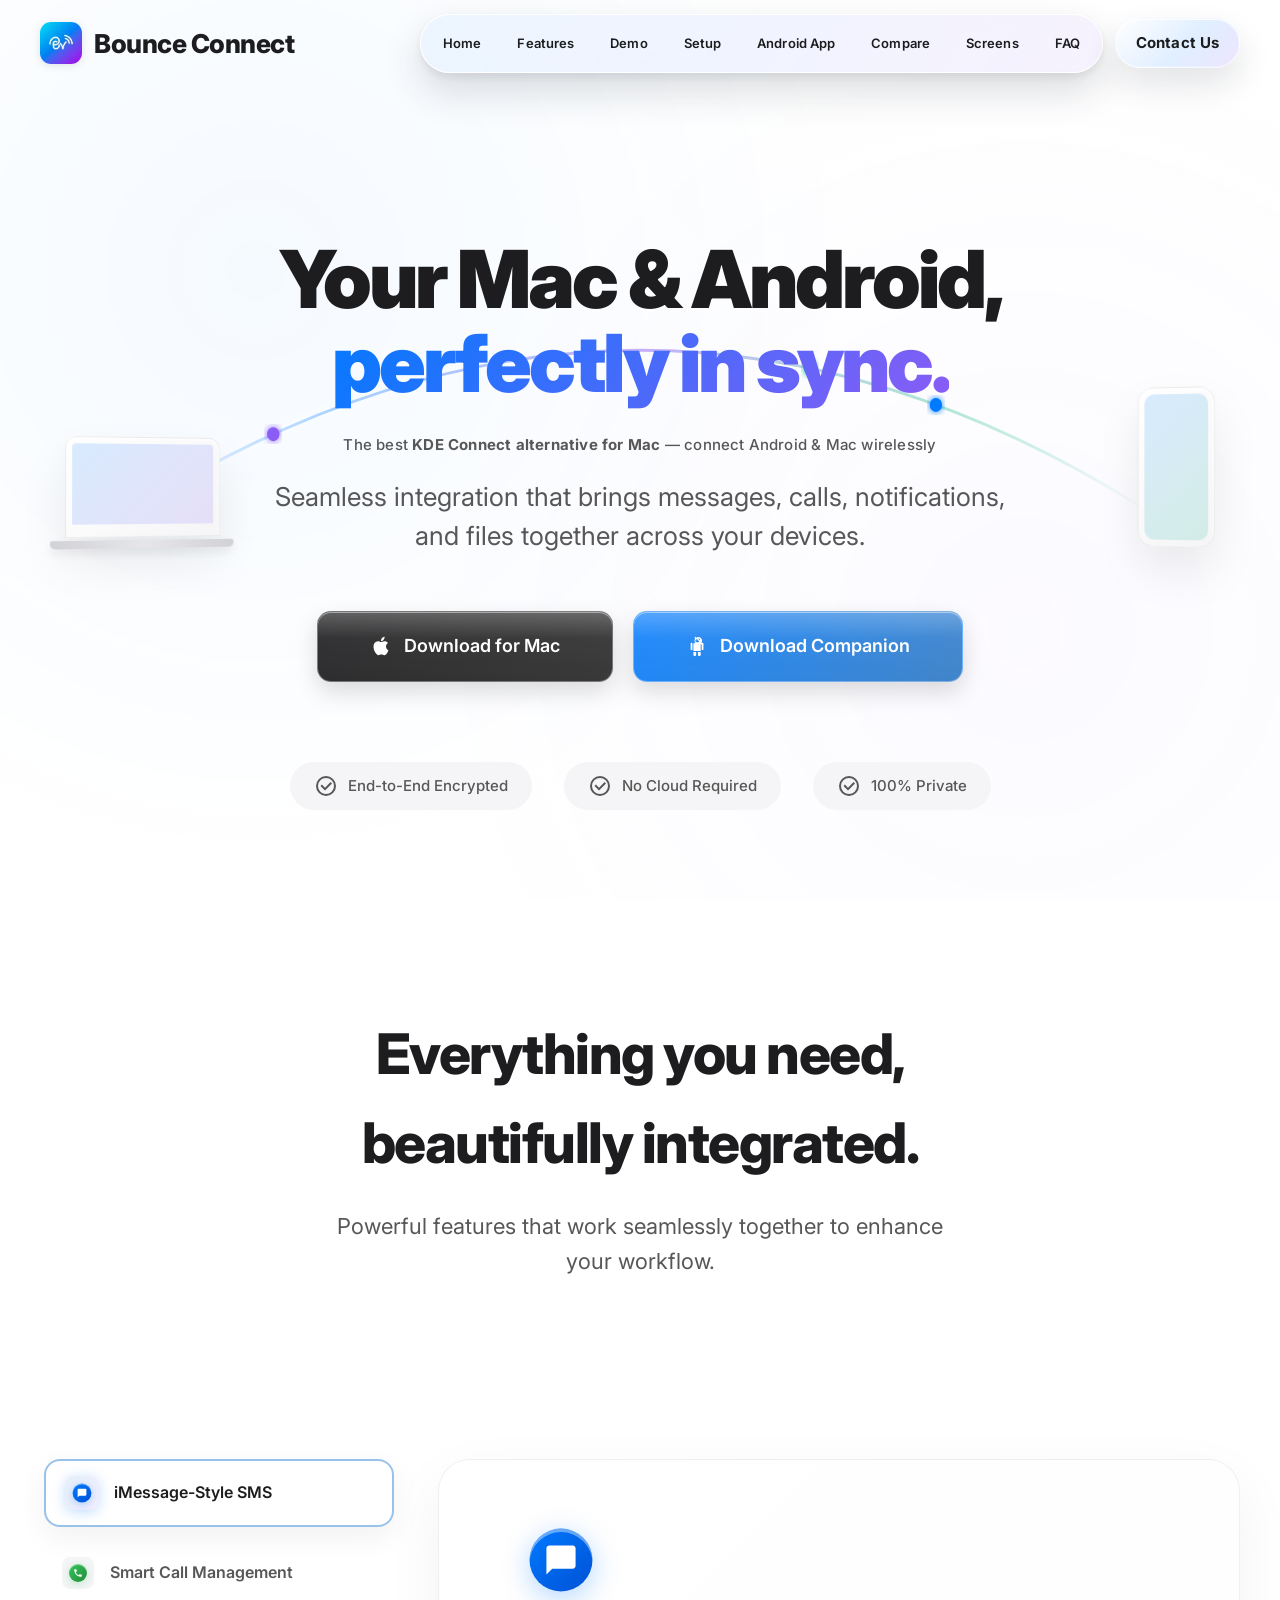
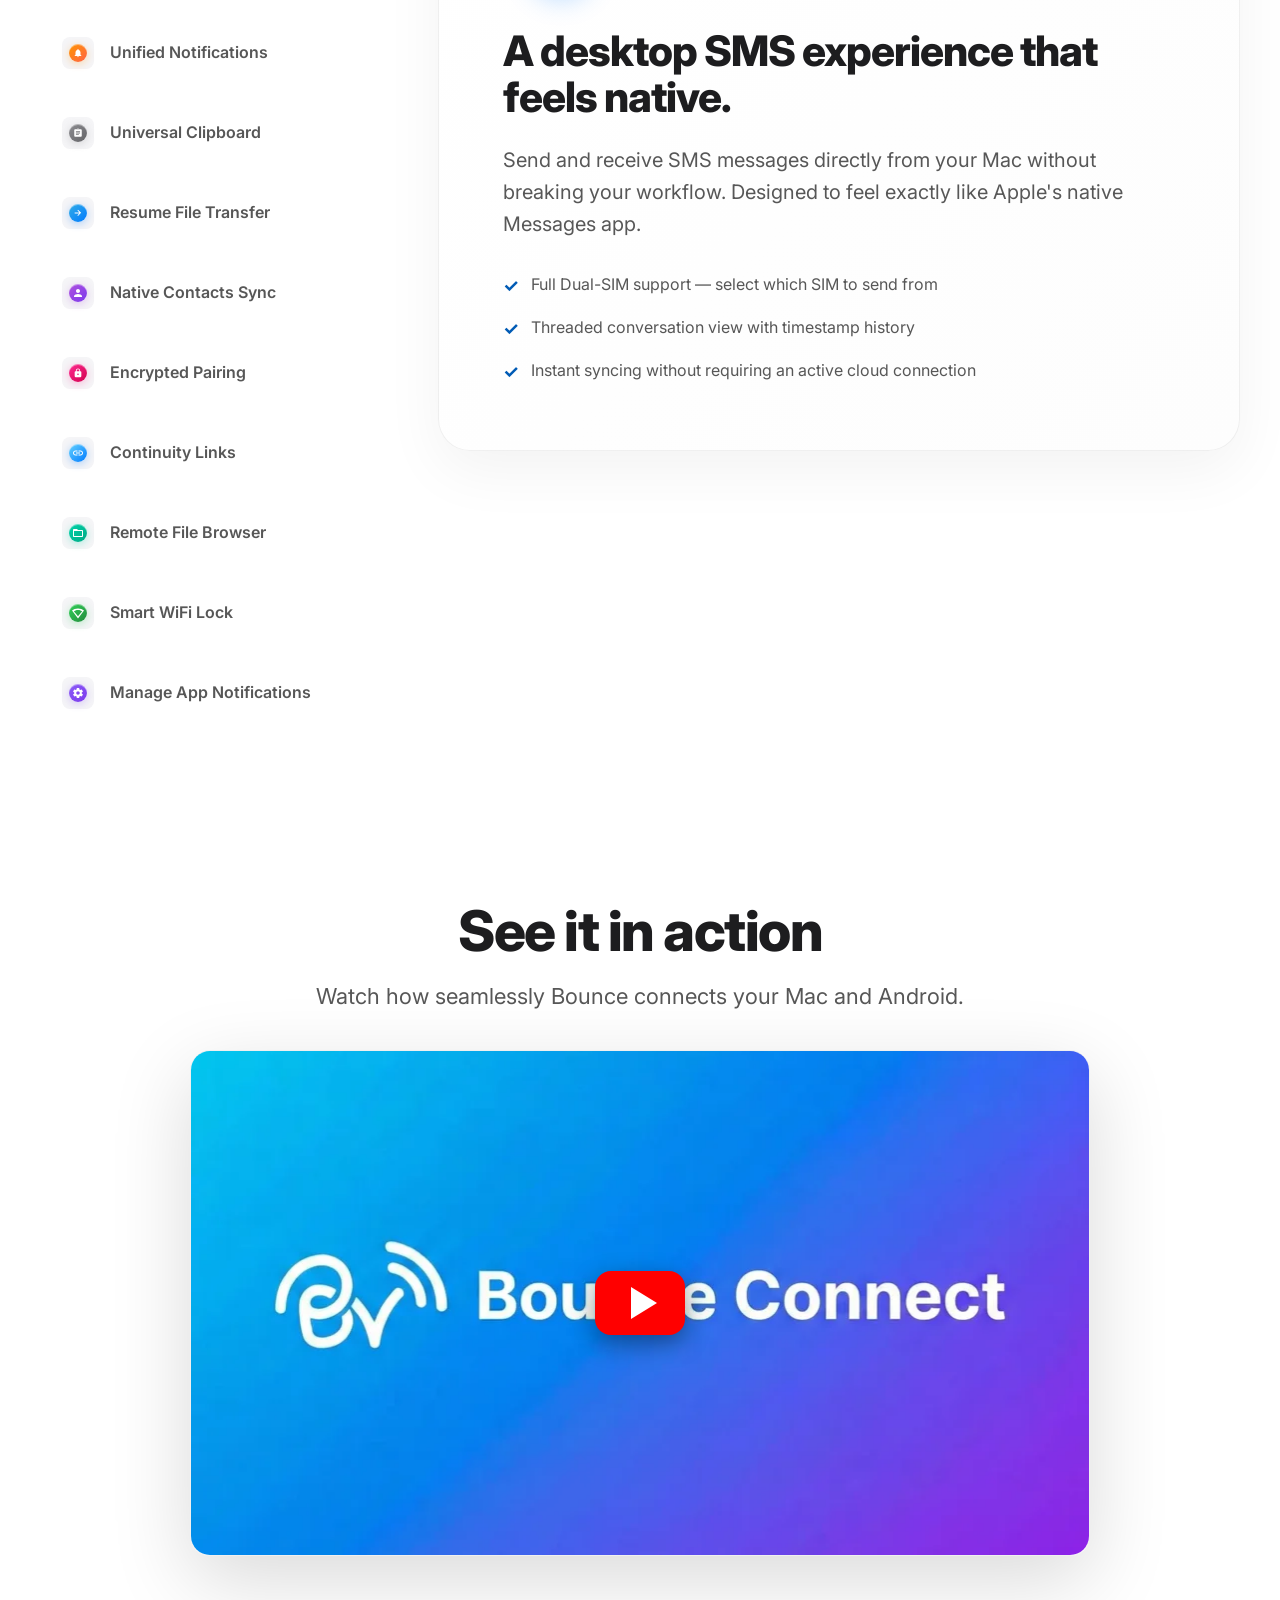
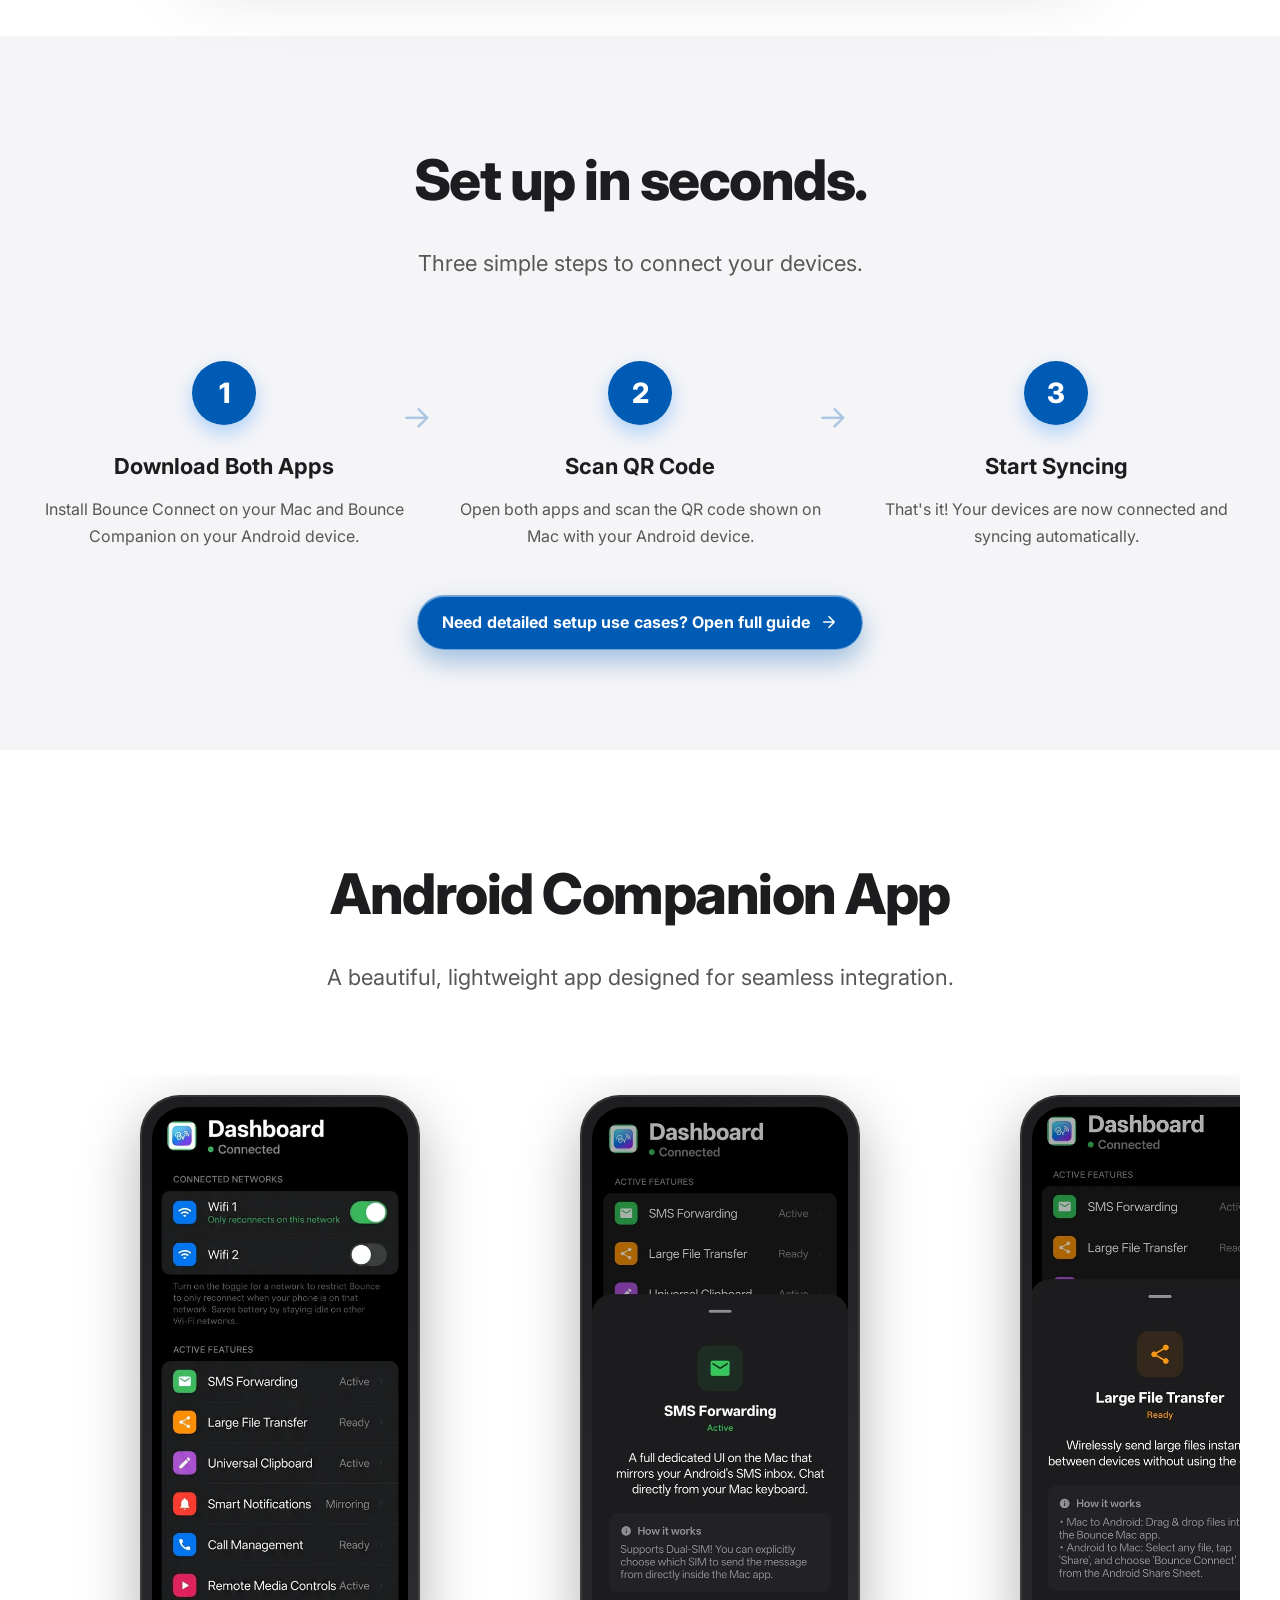
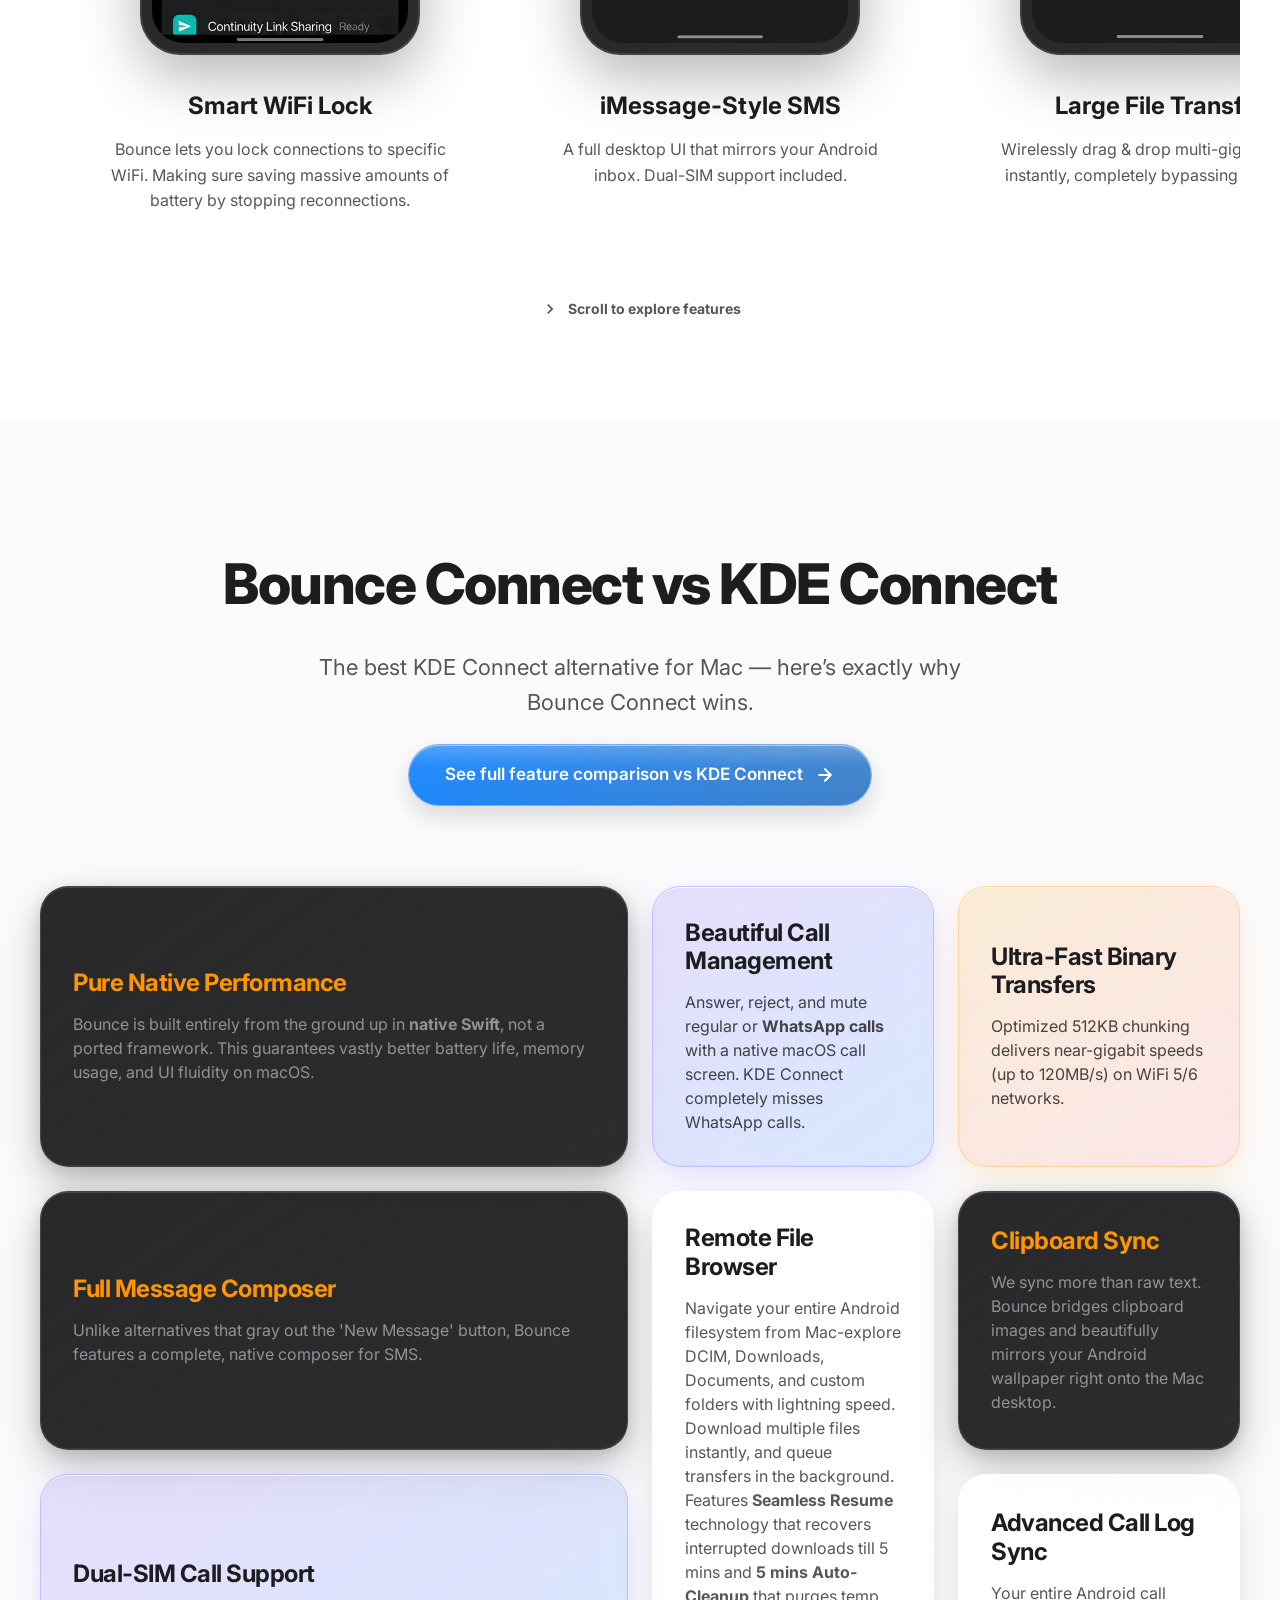
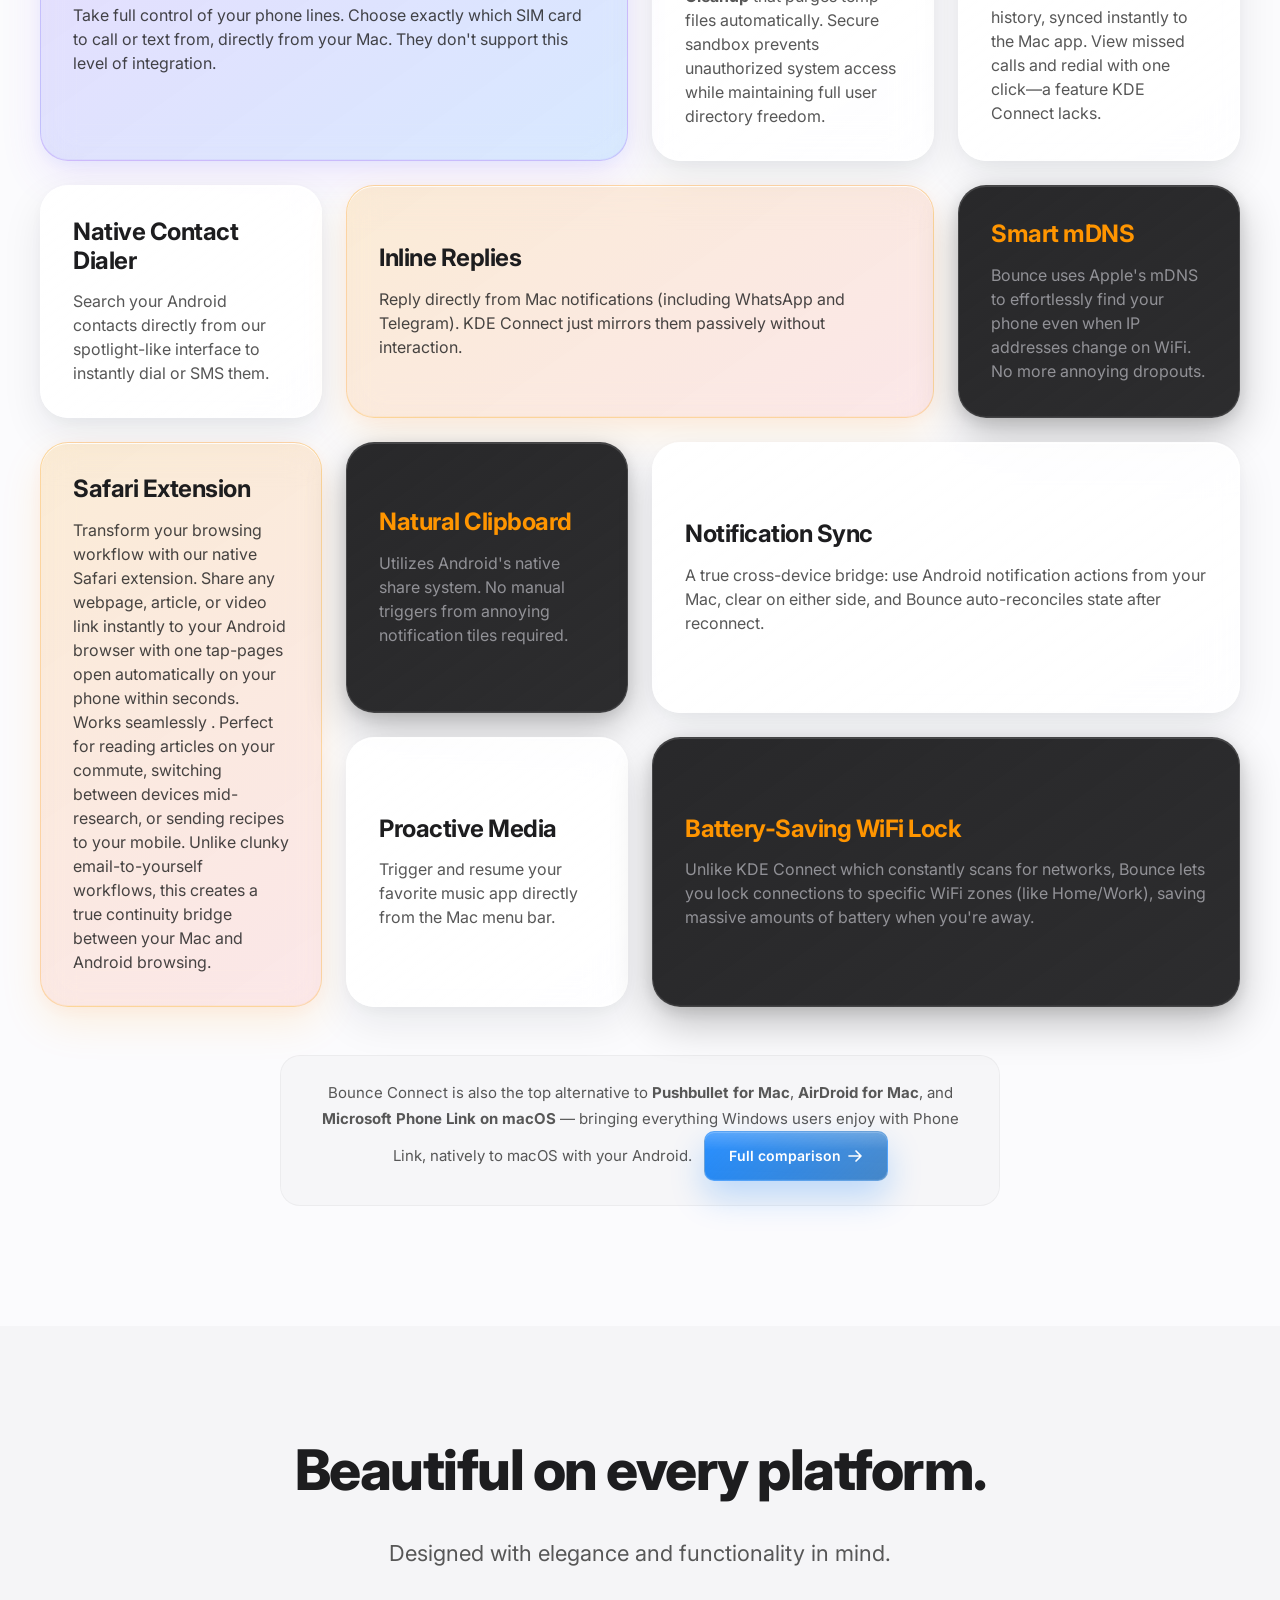
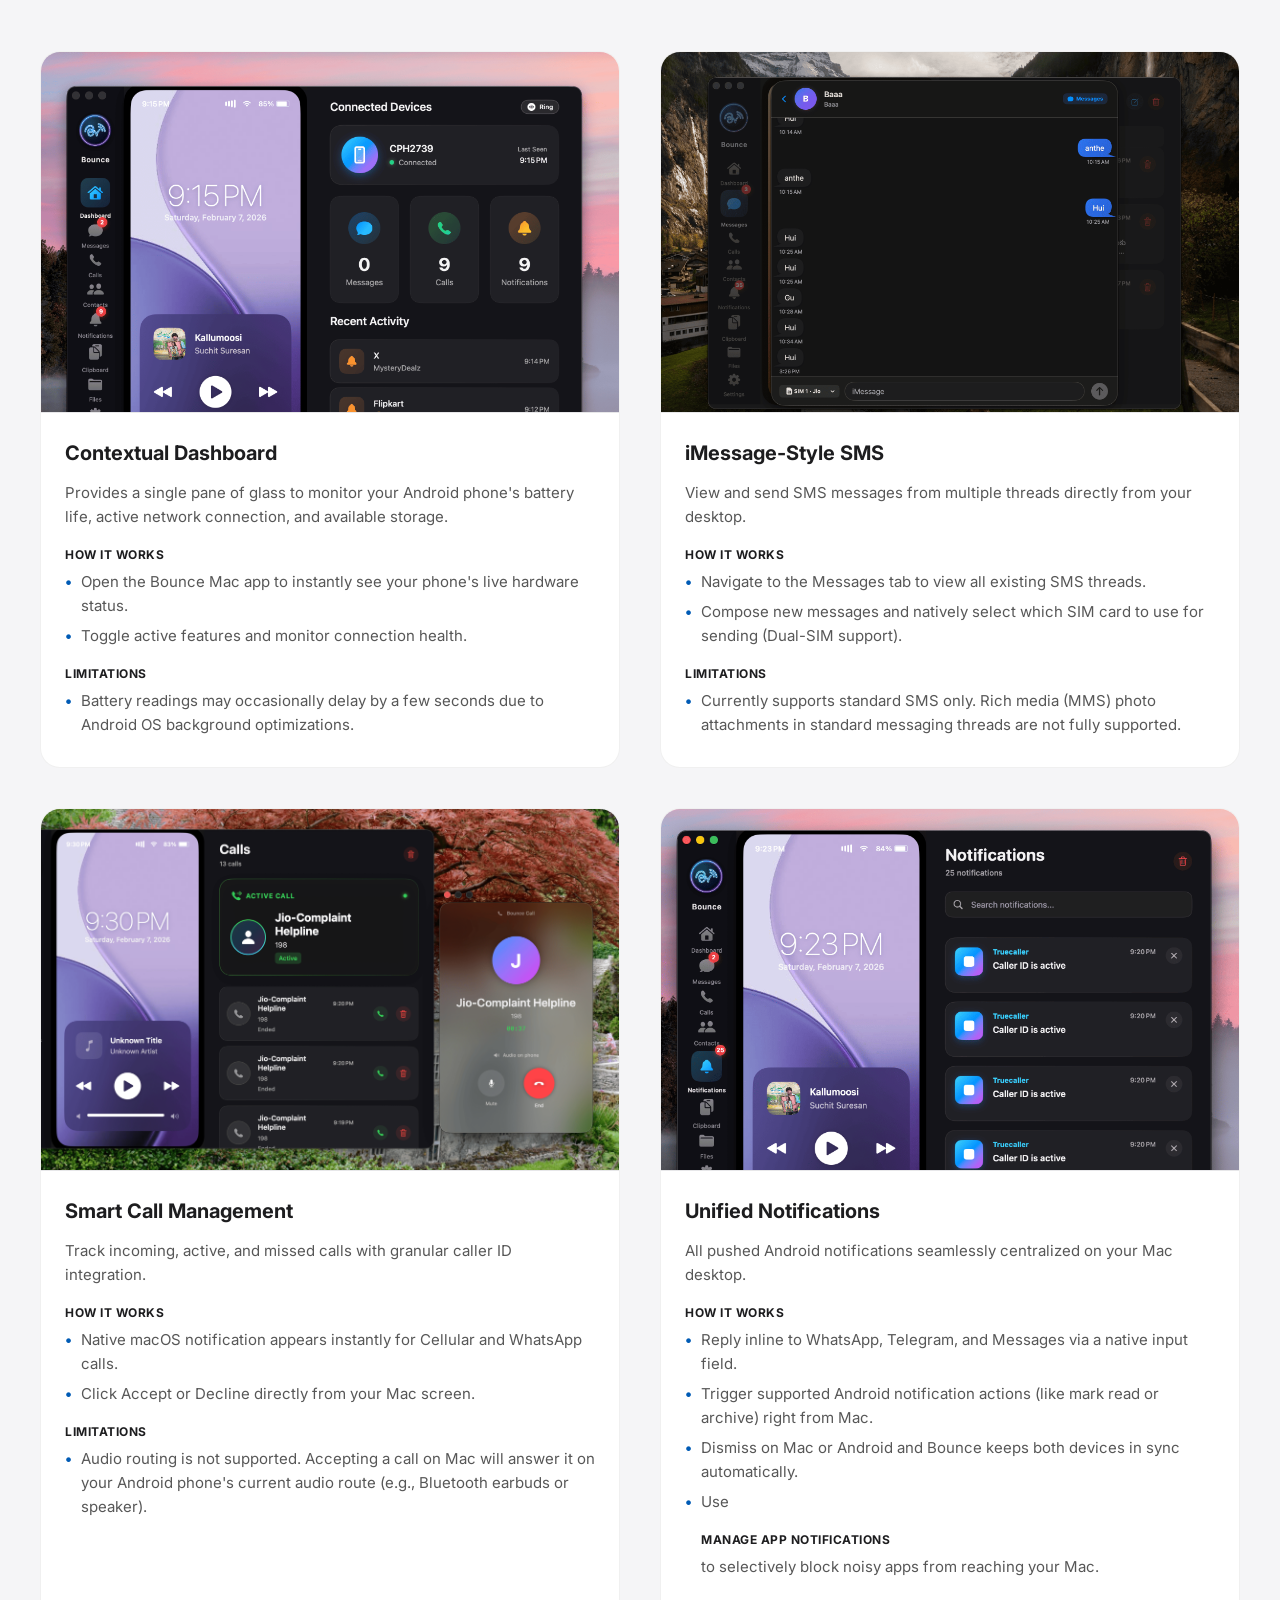
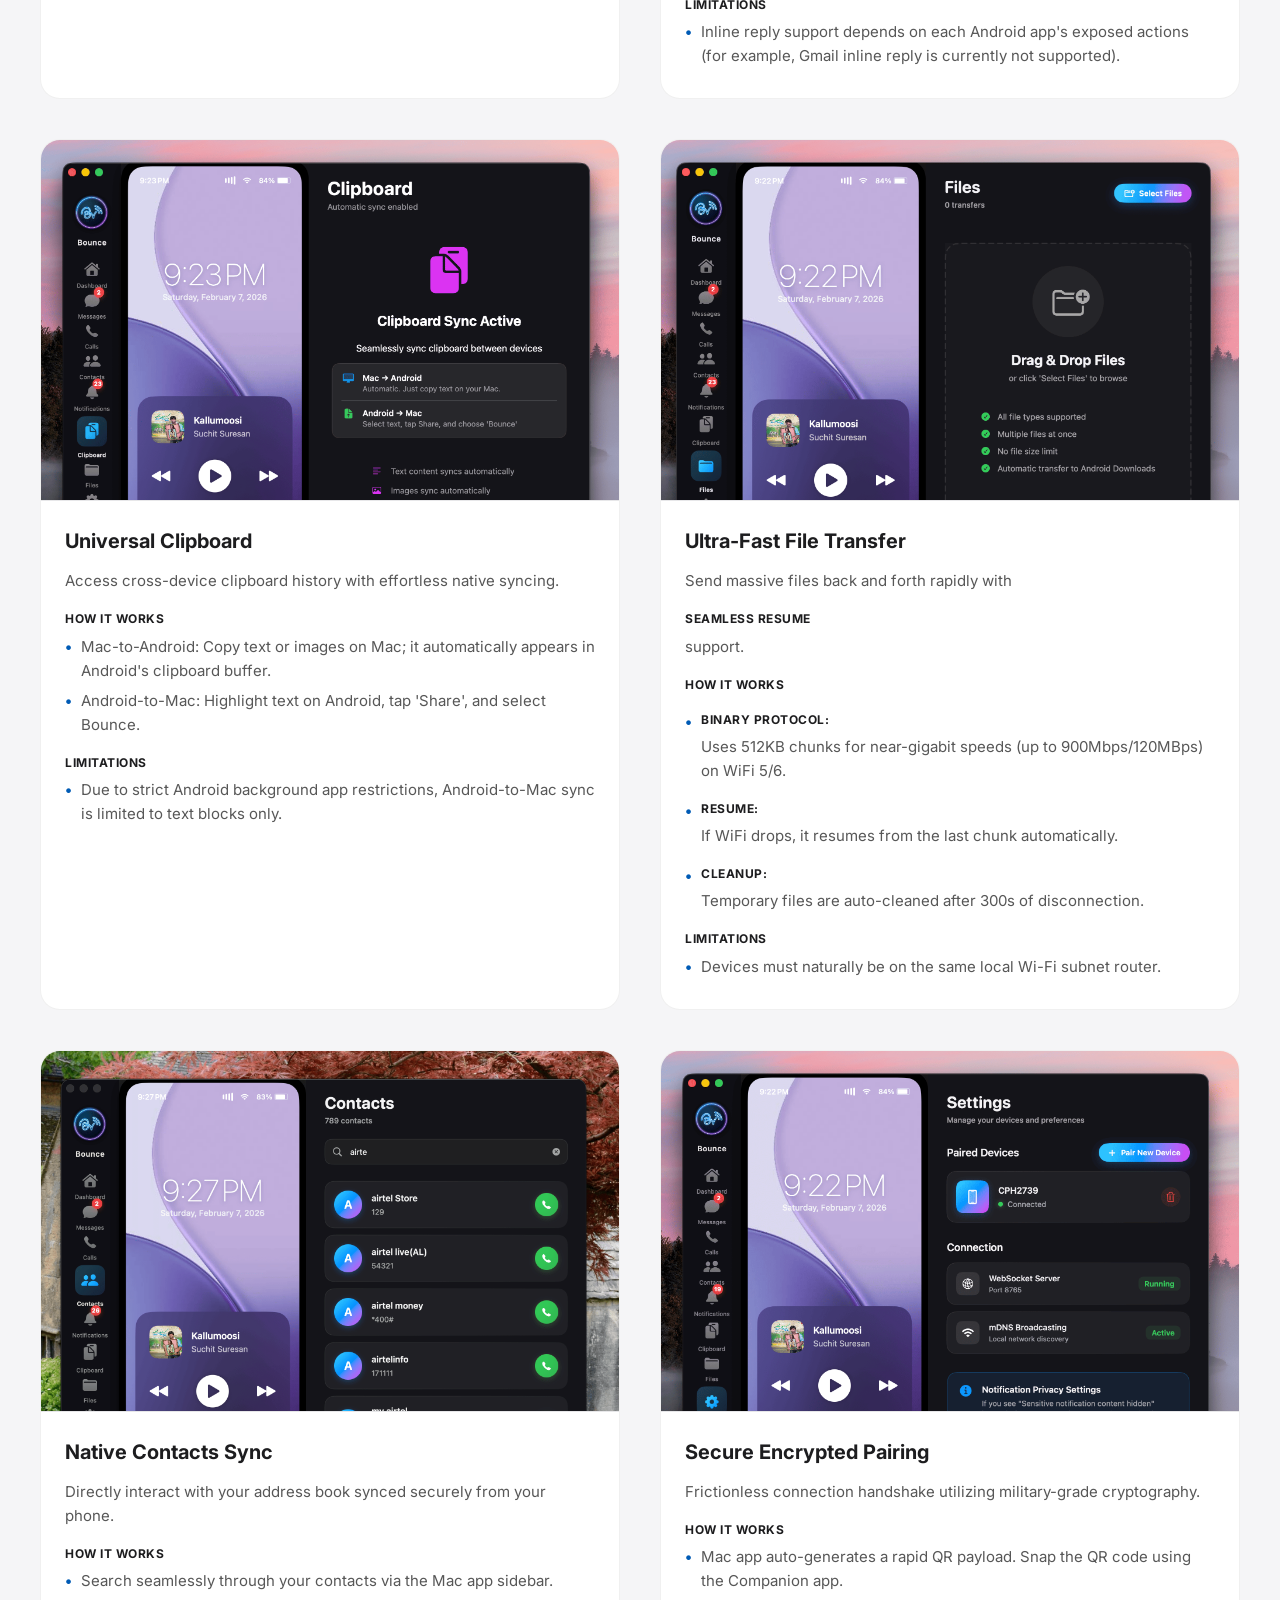
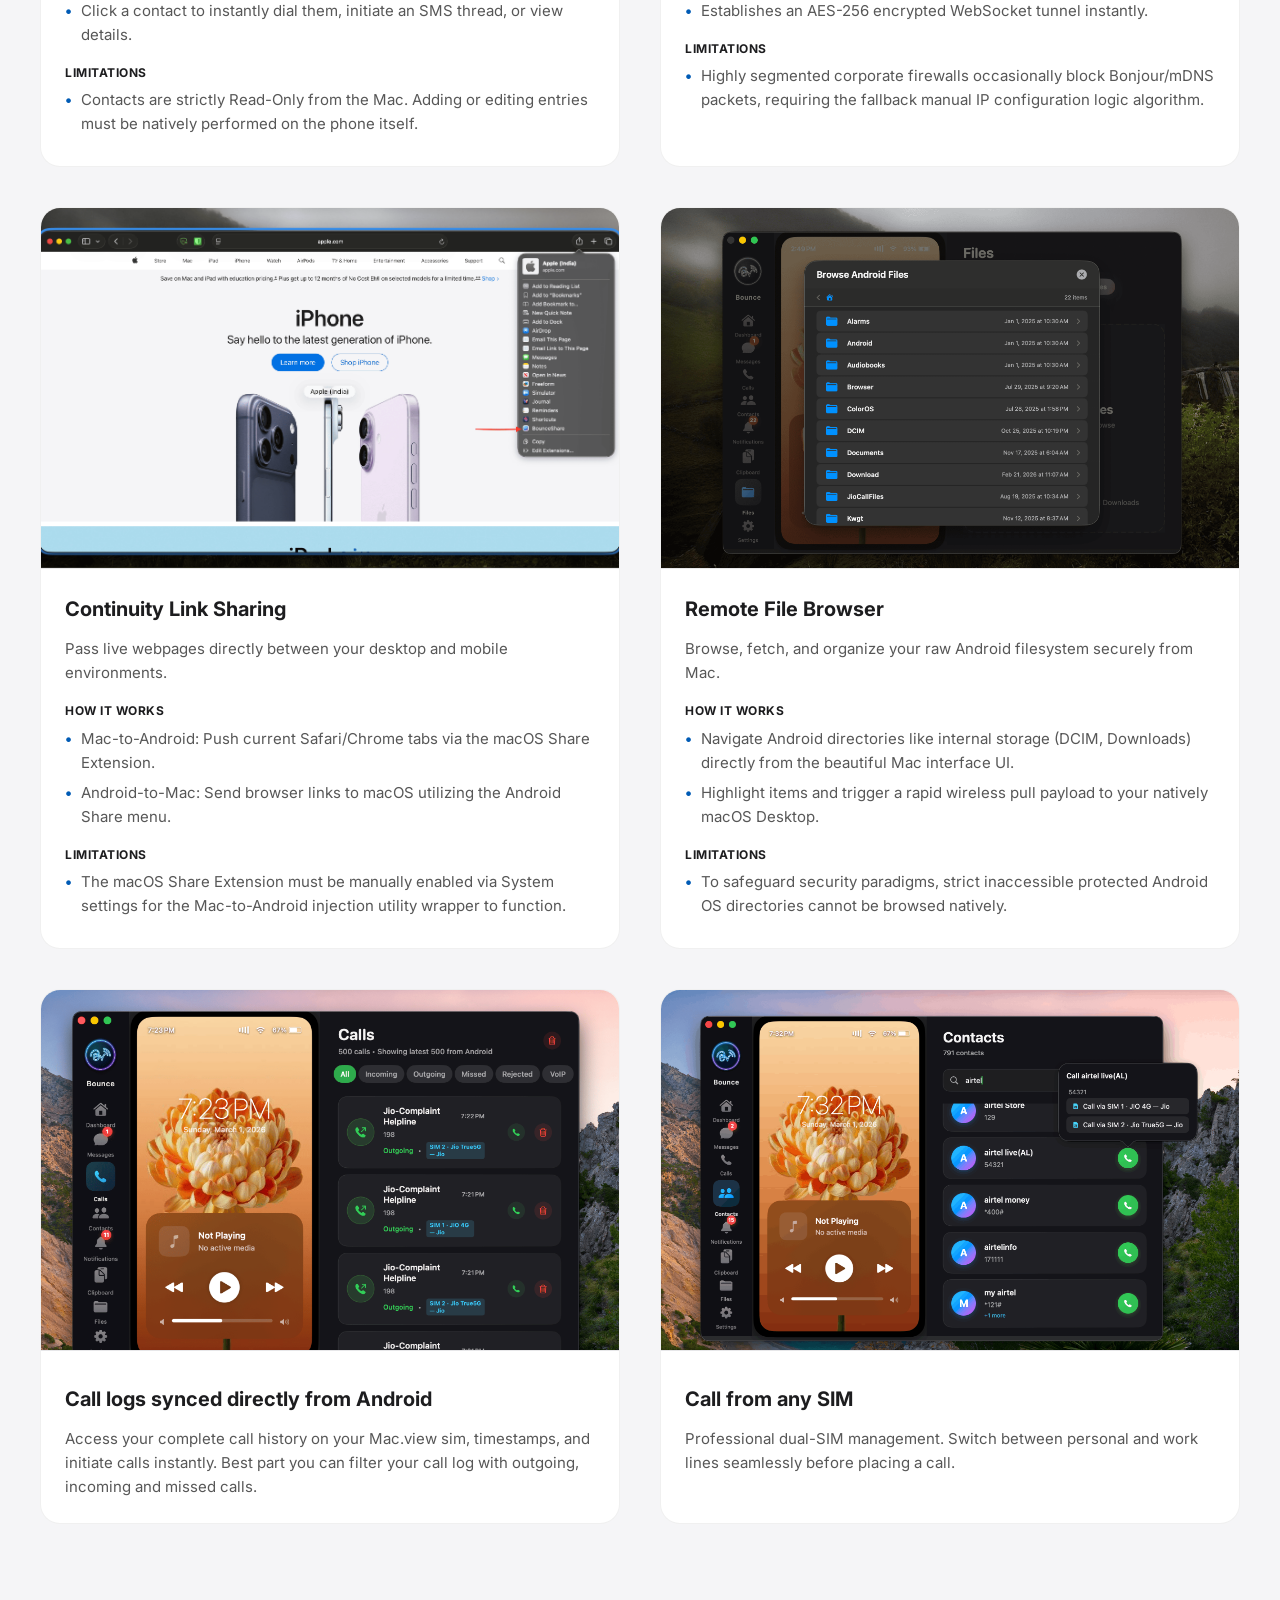
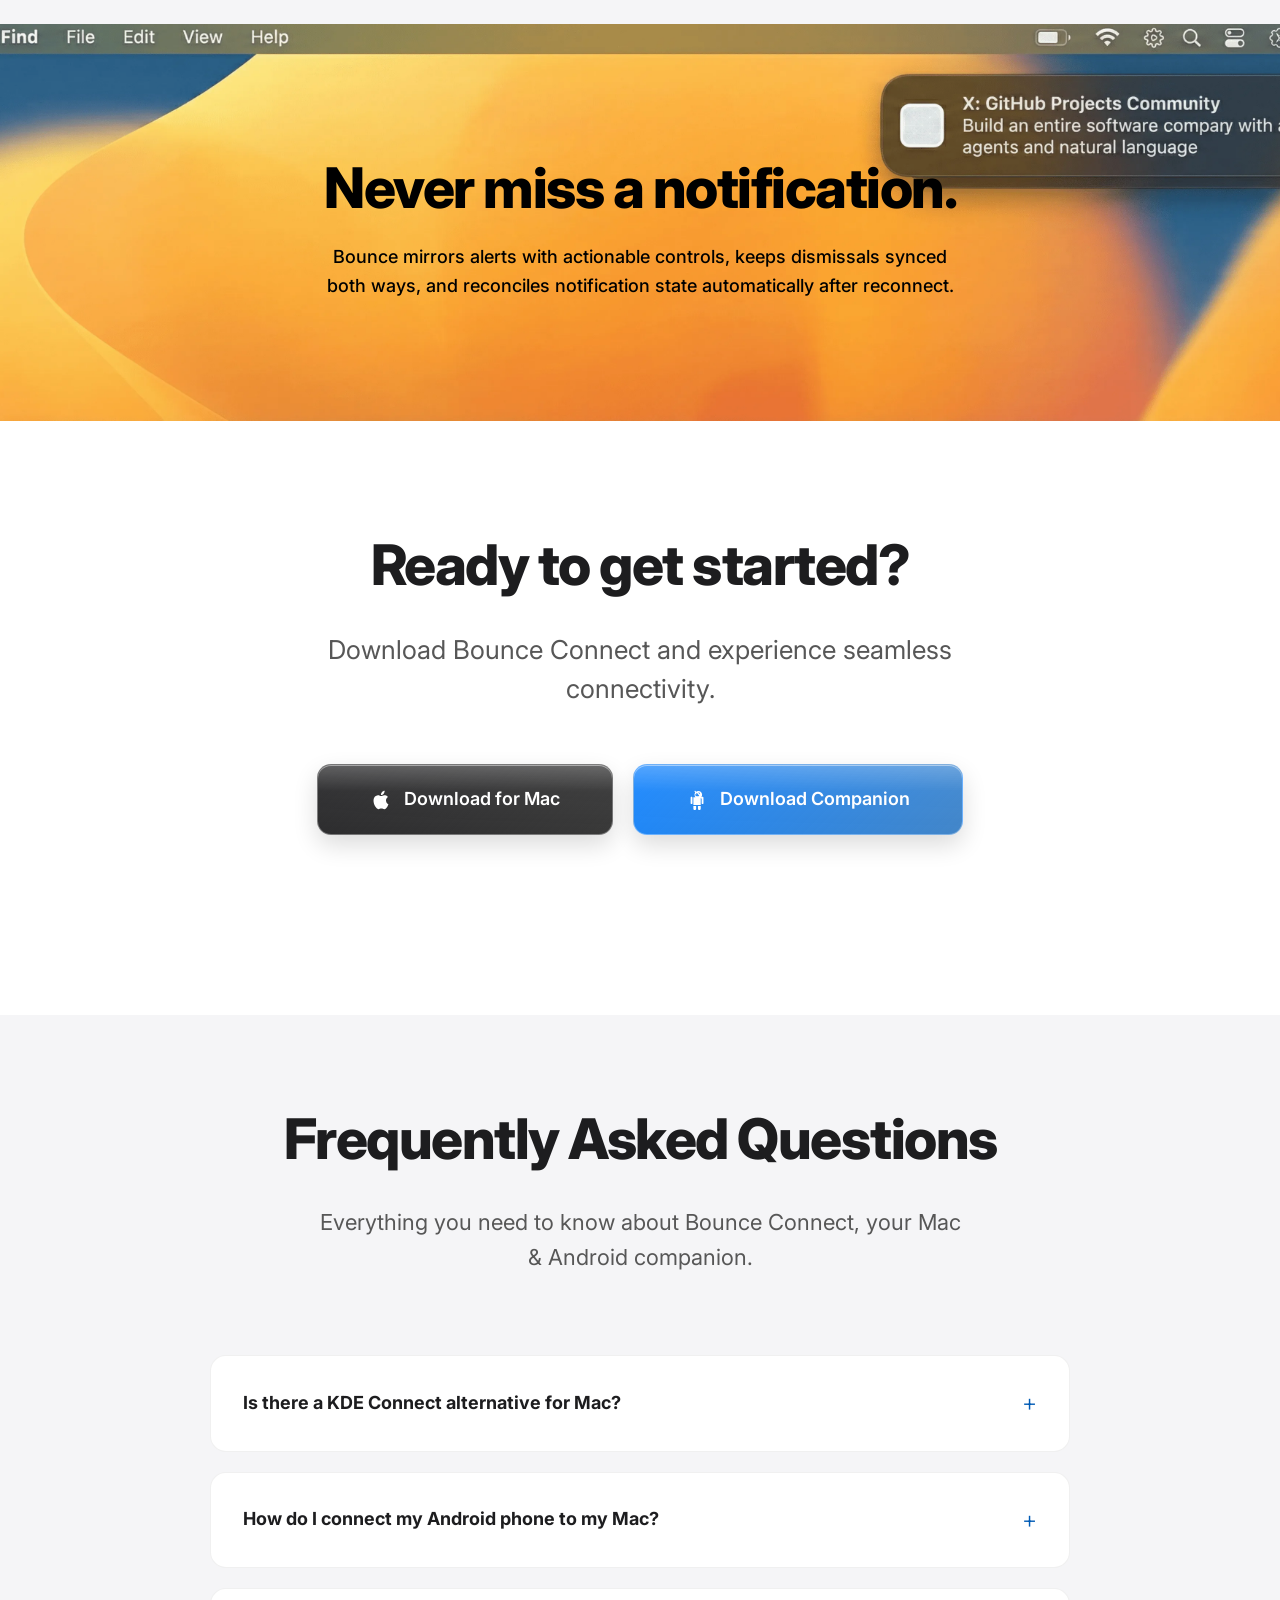
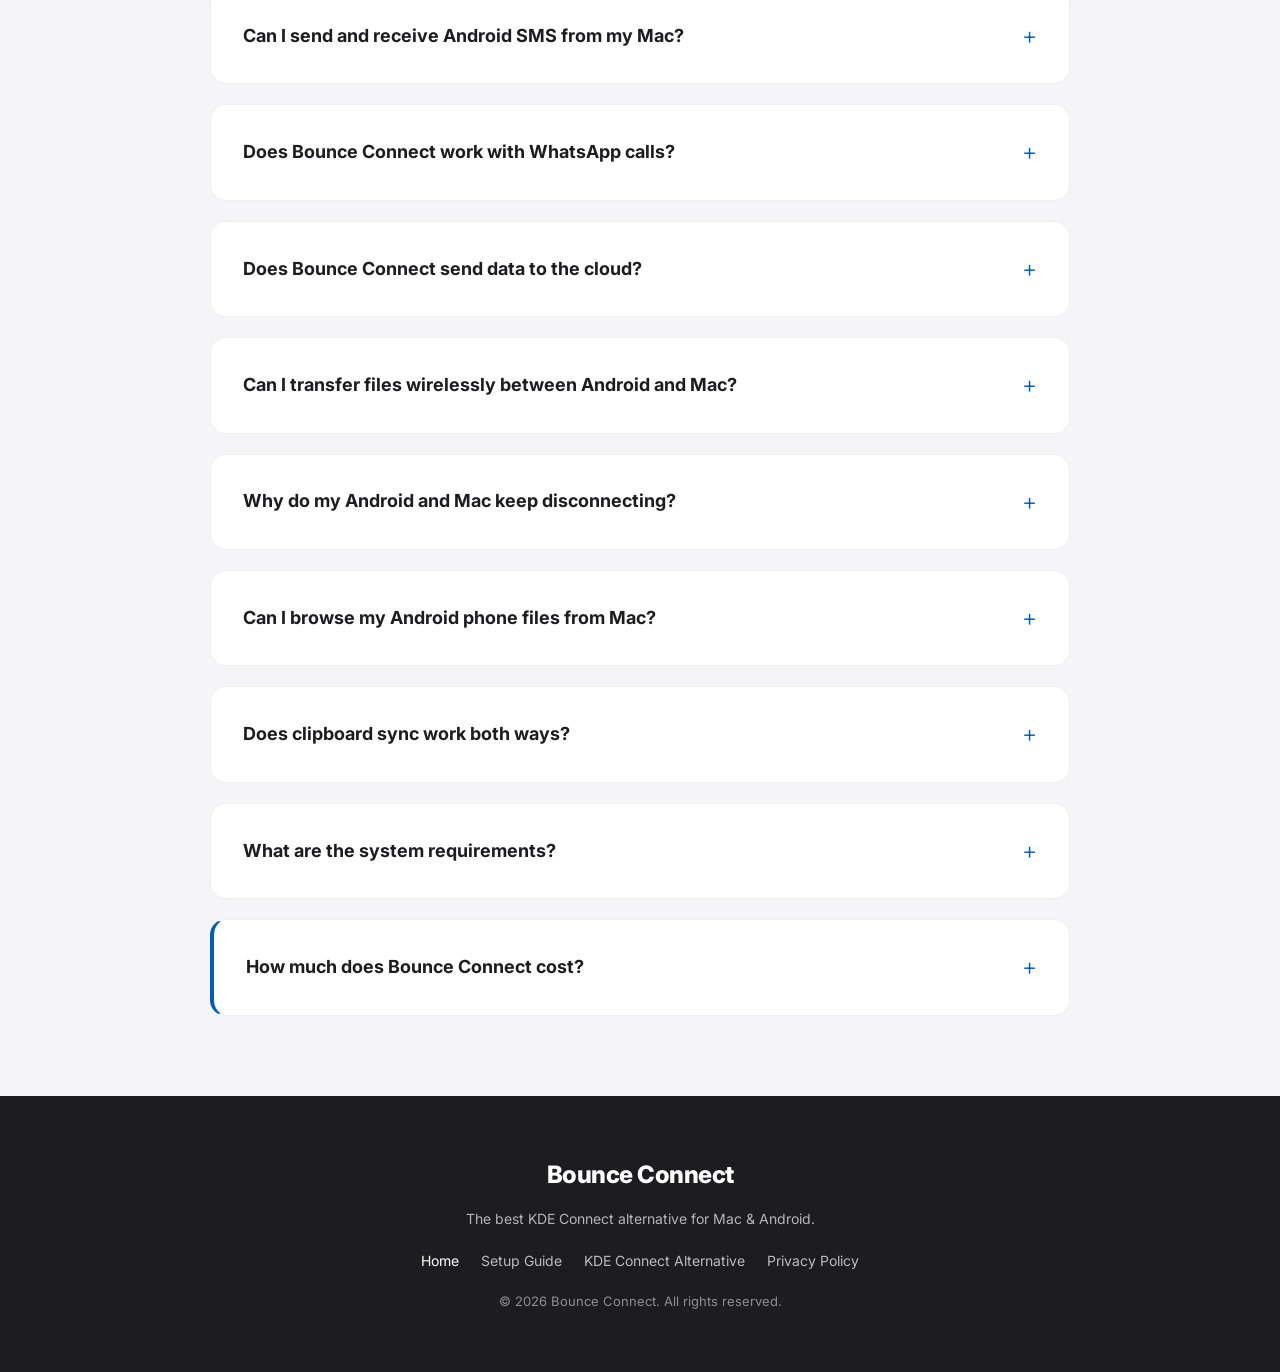
==== commit 7c3d767a: "Add files via upload" ====
--- a/index.html
+++ b/index.html
@@ -60,7 +60,7 @@
     }
     </script>
     <!-- JSON-LD: SoftwareApplication -->
-<script type="application/ld+json">
+    <script type="application/ld+json">
 {
   "@context": "https://schema.org",
   "@type": "SoftwareApplication",
@@ -356,37 +356,35 @@
         }
 
         header {
-            padding: 24px 0;
+            padding: 14px 0;
             position: sticky;
             top: 0;
-            background: rgba(255, 255, 255, 0.72);
+            background: transparent;
+            border-bottom: none;
+            z-index: 1000;
+            transition: all 0.3s ease
+        }
+
+        header.scrolled {
+            padding: 10px 0;
+            background: rgba(255, 255, 255, 0.88);
             backdrop-filter: blur(20px) saturate(180%);
             -webkit-backdrop-filter: blur(20px) saturate(180%);
-            border-bottom: 1px solid var(--border-color);
-            z-index: 1000;
-            transition: all 0.3s ease
-        }
-
-        header.scrolled {
-            padding: 16px 0;
-            box-shadow: var(--shadow-subtle)
+            border-bottom: 1px solid rgba(0, 0, 0, 0.06);
+            box-shadow: 0 2px 16px rgba(0, 0, 0, 0.08)
         }
 
         .header-content {
             display: flex;
             justify-content: space-between;
-            align-items: center
+            align-items: center;
+            gap: 12px
         }
 
         .logo-container {
             display: flex;
             align-items: center;
-            gap: 12px;
-            transition: transform 0.3s ease
-        }
-
-        .logo-container:hover {
-            transform: scale(1.02)
+            gap: 12px
         }
 
         .logo-img {
@@ -402,6 +400,39 @@
             font-weight: 800;
             color: var(--text-primary);
             letter-spacing: -0.5px
+        }
+
+        .header-actions {
+            display: flex;
+            gap: 12px;
+            align-items: center;
+        }
+
+        .contact-pill {
+            display: inline-flex;
+            align-items: center;
+            justify-content: center;
+            height: 50px;
+            padding: 0 20px;
+            border-radius: 999px;
+            text-decoration: none;
+            font-size: 15px;
+            font-weight: 700;
+            letter-spacing: 0.1px;
+            color: var(--text-primary);
+            border: 1px solid rgba(255, 255, 255, 0.6);
+            background: linear-gradient(135deg, rgba(255, 255, 255, 0.82), rgba(0, 122, 255, 0.12) 55%, rgba(139, 92, 246, 0.16));
+            backdrop-filter: blur(22px) saturate(190%);
+            -webkit-backdrop-filter: blur(22px) saturate(190%);
+            box-shadow: inset 0 1px 0 rgba(255, 255, 255, 0.86), inset 0 -1px 0 rgba(255, 255, 255, 0.22), 0 16px 34px rgba(15, 23, 42, 0.12);
+            transition: all 0.25s ease;
+        }
+
+        .contact-pill:hover {
+            transform: translateY(-1px);
+            border-color: rgba(255, 255, 255, 0.82);
+            background: linear-gradient(135deg, rgba(255, 255, 255, 0.72), rgba(0, 122, 255, 0.18) 55%, rgba(139, 92, 246, 0.24));
+            box-shadow: inset 0 1px 0 rgba(255, 255, 255, 0.9), inset 0 -1px 0 rgba(255, 255, 255, 0.26), 0 18px 38px rgba(0, 122, 255, 0.18);
         }
 
         .help-icon {
@@ -488,7 +519,7 @@
             padding: 20px 52px;
             font-size: 18px;
             font-weight: 600;
-            border: none;
+            border: 1px solid rgba(255, 255, 255, 0.26);
             border-radius: 14px;
             cursor: pointer;
             transition: all 0.4s cubic-bezier(0.4, 0, 0.2, 1);
@@ -497,46 +528,51 @@
             align-items: center;
             gap: 12px;
             position: relative;
-            overflow: hidden
+            overflow: hidden;
+            backdrop-filter: blur(18px) saturate(180%);
+            -webkit-backdrop-filter: blur(18px) saturate(180%);
+            box-shadow: inset 0 1px 0 rgba(255, 255, 255, 0.28), inset 0 -1px 0 rgba(255, 255, 255, 0.08), 0 14px 34px rgba(15, 23, 42, 0.18)
         }
 
         .btn::before {
             content: '';
             position: absolute;
             inset: 0;
-            background: linear-gradient(135deg, transparent, rgba(255, 255, 255, 0.2));
-            opacity: 0;
+            background: linear-gradient(180deg, rgba(255, 255, 255, 0.26), rgba(255, 255, 255, 0.04) 38%, rgba(255, 255, 255, 0));
+            opacity: 1;
             transition: opacity 0.4s ease
         }
 
         .btn:hover::before {
-            opacity: 1
+            opacity: 0.88
         }
 
         .btn-mac,
         .btn-modal-mac {
-            background: linear-gradient(135deg, var(--text-primary), #000);
+            background: linear-gradient(135deg, rgba(29, 29, 31, 0.94), rgba(0, 0, 0, 0.78));
             color: white;
-            box-shadow: 0 4px 16px rgba(0, 0, 0, 0.2)
+            border-color: rgba(255, 255, 255, 0.18);
+            box-shadow: inset 0 1px 0 rgba(255, 255, 255, 0.14), inset 0 -1px 0 rgba(255, 255, 255, 0.06), 0 16px 34px rgba(0, 0, 0, 0.24)
         }
 
         .btn-mac:hover,
         .btn-modal-mac:hover {
             transform: translateY(-3px) scale(1.02);
-            box-shadow: 0 12px 28px rgba(0, 0, 0, 0.3)
+            box-shadow: inset 0 1px 0 rgba(255, 255, 255, 0.18), inset 0 -1px 0 rgba(255, 255, 255, 0.08), 0 20px 42px rgba(0, 0, 0, 0.28)
         }
 
         .btn-android,
         .btn-modal-android {
-            background: linear-gradient(135deg, var(--accent-cyan), var(--accent-blue));
+            background: linear-gradient(135deg, rgba(0, 122, 255, 0.9), rgba(0, 91, 181, 0.74));
             color: white;
-            box-shadow: 0 4px 16px rgba(0, 122, 255, 0.25)
+            border-color: rgba(255, 255, 255, 0.24);
+            box-shadow: inset 0 1px 0 rgba(255, 255, 255, 0.2), inset 0 -1px 0 rgba(255, 255, 255, 0.08), 0 16px 34px rgba(0, 122, 255, 0.26)
         }
 
         .btn-android:hover,
         .btn-modal-android:hover {
             transform: translateY(-3px) scale(1.02);
-            box-shadow: 0 12px 28px rgba(0, 122, 255, 0.4)
+            box-shadow: inset 0 1px 0 rgba(255, 255, 255, 0.24), inset 0 -1px 0 rgba(255, 255, 255, 0.1), 0 20px 42px rgba(0, 122, 255, 0.34)
         }
 
         .btn-icon {
@@ -742,11 +778,29 @@
             }
         }
 
-        .pane-icon {
-            font-size: 72px;
-            margin-bottom: 24px;
-            line-height: 1;
-            filter: drop-shadow(0 10px 20px rgba(0, 0, 0, 0.1))
+        .pane-icon-wrapper {
+            height: 72px;
+            margin-bottom: 32px;
+            display: flex;
+            align-items: center;
+            justify-content: flex-start;
+            padding-left: 16px;
+        }
+
+        .pane-icon-large {
+            display: flex;
+            align-items: center;
+            justify-content: center;
+            position: relative;
+            transform: scale(3.5);
+            transform-origin: left center;
+            transition: transform 0.3s cubic-bezier(0.4, 0, 0.2, 1);
+            width: 24px;
+            height: 24px;
+        }
+
+        .pane-icon-large:hover {
+            transform: scale(3.8);
         }
 
         .pane-title {
@@ -943,6 +997,35 @@
             line-height: 1.7
         }
 
+        .setup-detail-cta-wrap {
+            margin-top: 44px;
+            display: flex;
+            justify-content: center;
+        }
+
+        .setup-detail-cta {
+            display: inline-flex;
+            align-items: center;
+            gap: 10px;
+            text-decoration: none;
+            color: #fff;
+            font-size: 16px;
+            font-weight: 700;
+            letter-spacing: .1px;
+            padding: 14px 24px;
+            border-radius: 999px;
+            border: 1px solid rgba(255, 255, 255, 0.45);
+            background: linear-gradient(135deg, var(--accent-cyan), var(--accent-blue));
+            box-shadow: inset 0 1px 0 rgba(255, 255, 255, 0.4), 0 12px 26px rgba(0, 91, 181, 0.34);
+            transition: transform .25s ease, box-shadow .25s ease, filter .25s ease;
+        }
+
+        .setup-detail-cta:hover {
+            transform: translateY(-2px) scale(1.02);
+            box-shadow: inset 0 1px 0 rgba(255, 255, 255, 0.45), 0 16px 34px rgba(0, 91, 181, 0.4);
+            filter: saturate(110%);
+        }
+
         .android-features {
             padding: 100px 0;
             background: white;
@@ -1187,12 +1270,14 @@
         }
 
         .bento-card {
-            background: #ffffff;
-            border-radius: 32px;
+            background: linear-gradient(145deg, rgba(255, 255, 255, 0.92), rgba(255, 255, 255, 0.78));
+            border-radius: 28px;
             padding: 32px;
-            box-shadow: 0 4px 24px rgba(0, 0, 0, 0.03);
-            border: 1px solid rgba(0, 0, 0, 0.04);
-            transition: all 0.4s cubic-bezier(0.16, 1, 0.3, 1);
+            box-shadow: inset 0 1px 0 rgba(255, 255, 255, 0.95), inset 0 -1px 0 rgba(255, 255, 255, 0.32), 0 16px 42px rgba(15, 23, 42, 0.08), 0 4px 16px rgba(15, 23, 42, 0.04);
+            border: 1px solid rgba(255, 255, 255, 0.48);
+            backdrop-filter: blur(22px) saturate(195%);
+            -webkit-backdrop-filter: blur(22px) saturate(195%);
+            transition: all 0.42s cubic-bezier(0.16, 1, 0.3, 1);
             display: flex;
             flex-direction: column;
             justify-content: center;
@@ -1212,32 +1297,58 @@
         }
 
         .bento-card:hover {
-            transform: translateY(-6px) scale(1.01);
-            box-shadow: 0 20px 48px rgba(0, 0, 0, 0.08)
+            transform: translateY(-8px) scale(1.02);
+            box-shadow: inset 0 1px 0 rgba(255, 255, 255, 0.98), inset 0 -1px 0 rgba(255, 255, 255, 0.38), 0 24px 64px rgba(15, 23, 42, 0.12), 0 8px 28px rgba(15, 23, 42, 0.08);
+            background: linear-gradient(145deg, rgba(255, 255, 255, 0.96), rgba(255, 255, 255, 0.84))
         }
 
         .bento-card.dark {
-            background: #1d1d1f;
-            color: #b45309
+            background: linear-gradient(145deg, rgba(29, 29, 31, 0.95), rgba(15, 15, 17, 0.88));
+            color: #ff9500;
+            border: 1px solid rgba(255, 255, 255, 0.12);
+            box-shadow: inset 0 1px 0 rgba(255, 255, 255, 0.14), inset 0 -1px 0 rgba(255, 255, 255, 0.06), 0 16px 42px rgba(0, 0, 0, 0.24), 0 4px 16px rgba(0, 0, 0, 0.12)
+        }
+
+        .bento-card.dark:hover {
+            background: linear-gradient(145deg, rgba(29, 29, 31, 0.98), rgba(15, 15, 17, 0.92));
+            box-shadow: inset 0 1px 0 rgba(255, 255, 255, 0.18), inset 0 -1px 0 rgba(255, 255, 255, 0.08), 0 24px 64px rgba(0, 0, 0, 0.32), 0 8px 28px rgba(0, 0, 0, 0.18)
         }
 
         .bento-card.dark .bento-desc {
-            color: #a1a1a6
+            color: rgba(161, 161, 166, 0.88)
         }
 
         .bento-card.gradient-1 {
-            background: linear-gradient(135deg, #e0c3fc 0%, #8ec5fc 100%);
-            color: #1d1d1f
+            background: linear-gradient(145deg, rgba(139, 92, 246, 0.18), rgba(0, 122, 255, 0.14));
+            color: #1d1d1f;
+            border: 1px solid rgba(139, 92, 246, 0.28);
+            backdrop-filter: blur(18px) saturate(190%);
+            -webkit-backdrop-filter: blur(18px) saturate(190%);
+            box-shadow: inset 0 1px 0 rgba(255, 255, 255, 0.82), inset 0 -1px 0 rgba(139, 92, 246, 0.08), 0 16px 42px rgba(139, 92, 246, 0.12), 0 4px 16px rgba(0, 122, 255, 0.06)
+        }
+
+        .bento-card.gradient-1:hover {
+            background: linear-gradient(145deg, rgba(139, 92, 246, 0.22), rgba(0, 122, 255, 0.18));
+            box-shadow: inset 0 1px 0 rgba(255, 255, 255, 0.9), inset 0 -1px 0 rgba(139, 92, 246, 0.12), 0 24px 64px rgba(139, 92, 246, 0.18), 0 8px 28px rgba(0, 122, 255, 0.08)
         }
 
         .bento-card.gradient-2 {
-            background: linear-gradient(135deg, #fcebb6 0%, #f08b7f 100%);
-            color: #1d1d1f
+            background: linear-gradient(145deg, rgba(255, 159, 0, 0.16), rgba(255, 111, 97, 0.14));
+            color: #1d1d1f;
+            border: 1px solid rgba(255, 159, 0, 0.28);
+            backdrop-filter: blur(18px) saturate(190%);
+            -webkit-backdrop-filter: blur(18px) saturate(190%);
+            box-shadow: inset 0 1px 0 rgba(255, 255, 255, 0.86), inset 0 -1px 0 rgba(255, 159, 0, 0.08), 0 16px 42px rgba(255, 159, 0, 0.12), 0 4px 16px rgba(255, 111, 97, 0.06)
+        }
+
+        .bento-card.gradient-2:hover {
+            background: linear-gradient(145deg, rgba(255, 159, 0, 0.2), rgba(255, 111, 97, 0.18));
+            box-shadow: inset 0 1px 0 rgba(255, 255, 255, 0.92), inset 0 -1px 0 rgba(255, 159, 0, 0.12), 0 24px 64px rgba(255, 159, 0, 0.16), 0 8px 28px rgba(255, 111, 97, 0.08)
         }
 
         .bento-card.gradient-1 .bento-desc,
         .bento-card.gradient-2 .bento-desc {
-            color: rgba(0, 0, 0, 0.75)
+            color: rgba(29, 29, 31, 0.82)
         }
 
         .bento-icon {
@@ -1248,7 +1359,8 @@
         }
 
         .bento-card:hover .bento-icon {
-            transform: scale(1.15) translateY(-5px)
+            transform: scale(1.12) translateY(-3px);
+            filter: drop-shadow(0 4px 12px rgba(0, 122, 255, 0.15))
         }
 
         .bento-title {
@@ -1278,58 +1390,60 @@
             gap: 12px;
             margin-top: 24px;
             padding: 16px 36px;
-            background: linear-gradient(135deg, #007aff 0%, #0056b3 100%);
+            background: linear-gradient(135deg, rgba(0, 122, 255, 0.9) 0%, rgba(0, 86, 179, 0.74) 100%);
             color: #ffffff !important;
             font-weight: 600;
             font-size: 17px;
             text-decoration: none;
             border-radius: 100px;
-            box-shadow: 0 8px 24px rgba(0, 122, 255, 0.25);
+            box-shadow: inset 0 1px 0 rgba(255, 255, 255, 0.22), inset 0 -1px 0 rgba(255, 255, 255, 0.08), 0 16px 34px rgba(0, 122, 255, 0.24);
             transition: all 0.3s cubic-bezier(0.16, 1, 0.3, 1);
             position: relative;
             overflow: hidden;
-            border: 1px solid rgba(255, 255, 255, 0.1)
+            border: 1px solid rgba(255, 255, 255, 0.24);
+            backdrop-filter: blur(18px) saturate(180%);
+            -webkit-backdrop-filter: blur(18px) saturate(180%)
         }
 
         .premium-cta-button:hover {
             transform: translateY(-4px) scale(1.02);
-            box-shadow: 0 16px 40px rgba(0, 122, 255, 0.4);
+            box-shadow: inset 0 1px 0 rgba(255, 255, 255, 0.28), inset 0 -1px 0 rgba(255, 255, 255, 0.1), 0 20px 42px rgba(0, 122, 255, 0.34);
             color: #ffffff
         }
 
         .premium-cta-button::after {
             content: '';
             position: absolute;
-            top: 0;
-            left: -150%;
-            width: 100%;
-            height: 100%;
-            background: linear-gradient(90deg, transparent, rgba(255, 255, 255, 0.2), transparent);
-            transition: all 0.65s cubic-bezier(0.16, 1, 0.3, 1)
+            inset: 0;
+            background: linear-gradient(180deg, rgba(255, 255, 255, 0.24), rgba(255, 255, 255, 0.04) 36%, rgba(255, 255, 255, 0));
+            transition: opacity 0.35s ease;
+            opacity: 1
         }
 
         .premium-cta-button:hover::after {
-            left: 150%
+            opacity: 0.9
         }
 
         .bento-gloss {
             position: absolute;
-            top: 0;
+            top: -50%;
             left: -100%;
-            width: 50%;
-            height: 100%;
-            background: linear-gradient(to right, rgba(255, 255, 255, 0), rgba(255, 255, 255, 0.4), rgba(255, 255, 255, 0));
-            transform: skewX(-20deg);
-            z-index: -1;
-            transition: all 0.7s ease
+            width: 60%;
+            height: 200%;
+            background: linear-gradient(45deg, rgba(255, 255, 255, 0), rgba(255, 255, 255, 0.32) 50%, rgba(255, 255, 255, 0));
+            transform: rotate(-15deg);
+            z-index: 2;
+            opacity: 0;
+            transition: all 0.65s cubic-bezier(0.16, 1, 0.3, 1)
         }
 
         .bento-card:hover .bento-gloss {
-            left: 200%
+            left: 120%;
+            opacity: 1
         }
 
         .bento-card.dark .bento-gloss {
-            background: linear-gradient(to right, rgba(255, 255, 255, 0), rgba(255, 255, 255, 0.08), rgba(255, 255, 255, 0))
+            background: linear-gradient(45deg, rgba(255, 255, 255, 0), rgba(255, 255, 255, 0.12) 50%, rgba(255, 255, 255, 0))
         }
 
         .comparison-footer {
@@ -1543,15 +1657,41 @@
         }
 
         .footer-logo {
-            font-size: 28px;
+            font-size: 24px;
             font-weight: 800;
-            margin-bottom: 16px;
+            margin-bottom: 14px;
             letter-spacing: -0.5px
         }
 
-        .footer-content p {
-            font-size: 15px;
-            opacity: 0.7
+        .footer-subtext {
+            font-size: 14px;
+            opacity: 0.68;
+            margin-bottom: 20px;
+        }
+
+        .footer-nav {
+            display: flex;
+            gap: 22px;
+            justify-content: center;
+            flex-wrap: wrap;
+            margin-bottom: 18px;
+        }
+
+        .footer-nav a {
+            color: rgba(255, 255, 255, 0.7);
+            text-decoration: none;
+            font-size: 14px;
+            transition: color 0.2s ease;
+        }
+
+        .footer-nav a:hover,
+        .footer-nav a.active {
+            color: #fff;
+        }
+
+        .footer-copy {
+            font-size: 13px;
+            opacity: 0.5;
         }
 
         .download-modal {
@@ -1638,7 +1778,641 @@
             background: rgba(0, 0, 0, 0.1);
             color: var(--text-primary)
         }
+
+        .liquid-nav {
+            position: relative;
+            isolation: isolate;
+            overflow: hidden;
+            display: flex;
+            align-items: center;
+            gap: 8px;
+            padding: 8px;
+            border-radius: 999px;
+            border: 1px solid rgba(255, 255, 255, 0.72);
+            background: linear-gradient(130deg, rgba(255, 255, 255, 0.64) 0%, rgba(255, 255, 255, 0.34) 42%, rgba(255, 255, 255, 0.16) 100%);
+            box-shadow: inset 0 1px 0 rgba(255, 255, 255, 0.95), inset 0 -1px 0 rgba(255, 255, 255, 0.35), 0 18px 38px rgba(31, 41, 55, 0.16), 0 4px 10px rgba(31, 41, 55, 0.08);
+            backdrop-filter: blur(30px) saturate(210%) contrast(106%);
+            -webkit-backdrop-filter: blur(30px) saturate(210%) contrast(106%);
+        }
+
+        .liquid-nav::before {
+            content: '';
+            position: absolute;
+            inset: 0;
+            background: radial-gradient(120% 100% at 20% 0%, rgba(255, 255, 255, 0.75) 0%, rgba(255, 255, 255, 0) 58%);
+            z-index: 0;
+            pointer-events: none;
+        }
+
+        .liquid-nav::after {
+            content: '';
+            position: absolute;
+            inset: 0;
+            background: linear-gradient(120deg, rgba(0, 122, 255, 0.07), rgba(139, 92, 246, 0.08));
+            z-index: 0;
+            pointer-events: none;
+        }
+
+        .liquid-nav a {
+            position: relative;
+            z-index: 1;
+            text-decoration: none;
+            color: var(--text-primary);
+            font-size: 13px;
+            font-weight: 600;
+            letter-spacing: .1px;
+            border-radius: 999px;
+            padding: 10px 14px;
+            border: none;
+            background: none;
+            box-shadow: none;
+            white-space: nowrap;
+            transition: color 0.2s ease
+        }
+
+        .liquid-nav a:hover {
+            color: var(--accent-blue)
+        }
+
+        .nav-bubble {
+            position: absolute;
+            border-radius: 999px;
+            background: linear-gradient(135deg, rgba(255, 255, 255, 0.86), rgba(255, 255, 255, 0.54));
+            border: 1px solid rgba(255, 255, 255, 0.72);
+            box-shadow: inset 0 1px 0 rgba(255, 255, 255, 0.92), 0 4px 18px rgba(0, 122, 255, 0.13), 0 2px 6px rgba(31, 41, 55, 0.08);
+            transition: left 0.42s cubic-bezier(0.34, 1.56, 0.64, 1),
+                top 0.42s cubic-bezier(0.34, 1.56, 0.64, 1),
+                width 0.42s cubic-bezier(0.34, 1.56, 0.64, 1),
+                height 0.42s cubic-bezier(0.34, 1.56, 0.64, 1),
+                opacity 0.22s ease;
+            pointer-events: none;
+            z-index: 0;
+            opacity: 0
+        }
+
+        .btn,
+        .premium-cta-button {
+            border: 1px solid rgba(255, 255, 255, 0.35);
+            box-shadow: inset 0 1px 0 rgba(255, 255, 255, 0.45), 0 10px 24px rgba(0, 0, 0, 0.14);
+            backdrop-filter: blur(12px) saturate(150%);
+            -webkit-backdrop-filter: blur(12px) saturate(150%);
+        }
+
+        .mobile-menu-btn {
+            display: none;
+            flex-direction: column;
+            gap: 5px;
+            background: none;
+            border: none;
+            cursor: pointer;
+            padding: 8px;
+            border-radius: 8px;
+            transition: background 0.2s;
+        }
+
+        .mobile-menu-btn:hover {
+            background: rgba(0, 0, 0, 0.05);
+        }
+
+        .mobile-menu-btn span {
+            display: block;
+            width: 22px;
+            height: 2px;
+            background: var(--text-primary);
+            border-radius: 2px;
+            transition: all 0.3s;
+        }
+
+        .mobile-menu-btn.active span:nth-child(1) {
+            transform: rotate(45deg) translate(5px, 5px);
+        }
+
+        .mobile-menu-btn.active span:nth-child(2) {
+            opacity: 0;
+        }
+
+        .mobile-menu-btn.active span:nth-child(3) {
+            transform: rotate(-45deg) translate(7px, -7px);
+        }
+
+        .mobile-menu {
+            position: fixed;
+            top: 0;
+            right: -100%;
+            width: 280px;
+            height: 100vh;
+            background: rgba(255, 255, 255, 0.98);
+            backdrop-filter: blur(20px);
+            -webkit-backdrop-filter: blur(20px);
+            box-shadow: -4px 0 24px rgba(0, 0, 0, 0.15);
+            z-index: 10000;
+            padding: 80px 24px 24px;
+            transition: right 0.4s cubic-bezier(0.4, 0, 0.2, 1);
+        }
+
+        .mobile-menu.active {
+            right: 0;
+        }
+
+        .mobile-menu a {
+            display: block;
+            padding: 16px 20px;
+            color: var(--text-primary);
+            text-decoration: none;
+            font-size: 17px;
+            font-weight: 600;
+            border-radius: 12px;
+            transition: background 0.2s;
+        }
+
+        .mobile-menu a:hover {
+            background: rgba(0, 122, 255, 0.08);
+        }
+
+        .mobile-menu-overlay {
+            position: fixed;
+            inset: 0;
+            background: rgba(0, 0, 0, 0.4);
+            z-index: 9999;
+            opacity: 0;
+            visibility: hidden;
+            transition: all 0.3s;
+        }
+
+        .mobile-menu-overlay.active {
+            opacity: 1;
+            visibility: visible;
+        }
+
+        @media (max-width: 980px) {
+            .liquid-nav {
+                display: none;
+            }
+
+            .mobile-menu-btn {
+                display: flex;
+            }
+
+            .contact-pill {
+                display: none;
+            }
+        }
+
+        .btn-comparison {
+            background: linear-gradient(135deg, rgba(0, 122, 255, 0.88), rgba(0, 91, 181, 0.72));
+            color: white;
+            border-color: rgba(255, 255, 255, 0.22);
+            box-shadow: inset 0 1px 0 rgba(255, 255, 255, 0.18), inset 0 -1px 0 rgba(255, 255, 255, 0.06), 0 16px 34px rgba(0, 122, 255, 0.24);
+            padding: 12px 24px;
+            font-size: 14px;
+            font-weight: 600;
+            border-radius: 10px;
+            text-decoration: none;
+            margin-left: 8px;
+            display: inline-flex;
+            align-items: center;
+            gap: 6px;
+        }
+
+        .btn-comparison:hover {
+            transform: translateY(-2px) scale(1.02);
+            background: linear-gradient(135deg, rgba(0, 122, 255, 0.94), rgba(0, 91, 181, 0.78));
+            box-shadow: inset 0 1px 0 rgba(255, 255, 255, 0.22), inset 0 -1px 0 rgba(255, 255, 255, 0.08), 0 20px 42px rgba(0, 122, 255, 0.32);
+        }
+
+        .btn-comparison .btn-icon {
+            width: 16px;
+            height: 16px;
+        }
+
+        .feature-tab-icon,
+        .pane-icon {
+            width: 32px;
+            height: 32px;
+            border-radius: 8px;
+            display: flex;
+            align-items: center;
+            justify-content: center;
+            position: relative;
+            transition: all 0.3s ease;
+            font-size: 0;
+        }
+
+        .feature-tab-icon::before,
+        .pane-icon-large::before,
+        .feature-tab-icon::after,
+        .pane-icon-large::after {
+            content: '';
+            position: absolute;
+            transition: all 0.3s ease;
+        }
+
+        /* Message Icon */
+        .icon-message::before {
+            width: 18px;
+            height: 18px;
+            background: linear-gradient(135deg, #007aff 0%, #0051d5 100%);
+            border-radius: 50%;
+            box-shadow: inset 0 1px 0 rgba(255, 255, 255, 0.4), 0 2px 8px rgba(0, 122, 255, 0.3);
+        }
+
+        .icon-message::after {
+            content: '';
+            position: absolute;
+            width: 10px;
+            height: 10px;
+            background: white;
+            -webkit-mask: url('data:image/svg+xml;utf8,<svg viewBox="0 0 24 24" fill="black" xmlns="http://www.w3.org/2000/svg"><path d="M20 2H4c-1.1 0-2 .9-2 2v18l4-4h14c1.1 0 2-.9 2-2V4c0-1.1-.9-2-2-2z"/></svg>') center/contain no-repeat;
+            top: 50%;
+            left: 50%;
+            transform: translate(-50%, -50%);
+        }
+
+        /* Phone Icon */
+        .icon-phone::before {
+            width: 18px;
+            height: 18px;
+            background: linear-gradient(135deg, #34c759 0%, #248a3d 100%);
+            border-radius: 50%;
+            box-shadow: inset 0 1px 0 rgba(255, 255, 255, 0.4), 0 2px 8px rgba(52, 199, 89, 0.3);
+        }
+
+        .icon-phone::after {
+            content: '';
+            position: absolute;
+            width: 10px;
+            height: 10px;
+            background: white;
+            -webkit-mask: url('data:image/svg+xml;utf8,<svg viewBox="0 0 24 24" fill="black" xmlns="http://www.w3.org/2000/svg"><path d="M6.62 10.79c1.44 2.83 3.76 5.14 6.59 6.59l2.2-2.2c.27-.27.67-.36 1.02-.24 1.12.37 2.33.57 3.57.57.55 0 1 .45 1 1V20c0 .55-.45 1-1 1-9.39 0-17-7.61-17-17 0-.55.45-1 1-1h3.5c.55 0 1 .45 1 1 0 1.25.2 2.45.57 3.57.11.35.03.74-.25 1.02l-2.2 2.2z"/></svg>') center/contain no-repeat;
+            top: 50%;
+            left: 50%;
+            transform: translate(-50%, -50%);
+        }
+
+        /* Bell Icon */
+        .icon-bell::before {
+            width: 18px;
+            height: 18px;
+            background: linear-gradient(135deg, #ff9500 0%, #ff6347 100%);
+            border-radius: 50%;
+            box-shadow: inset 0 1px 0 rgba(255, 255, 255, 0.4), 0 2px 8px rgba(255, 149, 0, 0.3);
+        }
+
+        .icon-bell::after {
+            content: '';
+            position: absolute;
+            width: 10px;
+            height: 10px;
+            background: white;
+            -webkit-mask: url('data:image/svg+xml;utf8,<svg viewBox="0 0 24 24" fill="black" xmlns="http://www.w3.org/2000/svg"><path d="M12 22c1.1 0 2-.9 2-2h-4c0 1.1.9 2 2 2zm6-6v-5c0-3.07-1.63-5.64-4.5-6.32V4c0-.83-.67-1.5-1.5-1.5s-1.5.67-1.5 1.5v.68C7.64 5.36 6 7.92 6 11v5l-2 2v1h16v-1l-2-2z"/></svg>') center/contain no-repeat;
+            top: 50%;
+            left: 50%;
+            transform: translate(-50%, -50%);
+        }
+
+        /* Clipboard Icon */
+        .icon-clipboard::before {
+            width: 18px;
+            height: 18px;
+            background: linear-gradient(135deg, #8e8e93 0%, #636366 100%);
+            border-radius: 50%;
+            box-shadow: inset 0 1px 0 rgba(255, 255, 255, 0.4), 0 2px 8px rgba(142, 142, 147, 0.3);
+        }
+
+        .icon-clipboard::after {
+            content: '';
+            position: absolute;
+            width: 10px;
+            height: 10px;
+            background: white;
+            -webkit-mask: url('data:image/svg+xml;utf8,<svg viewBox="0 0 24 24" fill="black" xmlns="http://www.w3.org/2000/svg"><path d="M19 3h-4.18C14.4 1.84 13.3 1 12 1c-1.3 0-2.4.84-2.82 2H5c-1.1 0-2 .9-2 2v14c0 1.1.9 2 2 2h14c1.1 0 2-.9 2-2V5c0-1.1-.9-2-2-2zm-7 0c.55 0 1 .45 1 1s-.45 1-1 1-1-.45-1-1 .45-1 1-1zm2 14H7v-2h7v2zm3-4H7v-2h10v2zm0-4H7V7h10v2z"/></svg>') center/contain no-repeat;
+            top: 50%;
+            left: 50%;
+            transform: translate(-50%, -50%);
+        }
+
+        /* Transfer Icon */
+        .icon-transfer::before {
+            width: 18px;
+            height: 18px;
+            background: linear-gradient(135deg, #32ade6 0%, #007aff 100%);
+            border-radius: 50%;
+            box-shadow: inset 0 1px 0 rgba(255, 255, 255, 0.4), 0 2px 8px rgba(0, 122, 255, 0.3);
+        }
+
+        .icon-transfer::after {
+            content: '';
+            position: absolute;
+            width: 10px;
+            height: 10px;
+            background: white;
+            -webkit-mask: url('data:image/svg+xml;utf8,<svg viewBox="0 0 24 24" fill="black" xmlns="http://www.w3.org/2000/svg"><path d="M12 4l-1.41 1.41L15.17 11H4v2h11.17l-4.58 4.59L12 19l7.5-7.5L12 4z"/></svg>') center/contain no-repeat;
+            top: 50%;
+            left: 50%;
+            transform: translate(-50%, -50%);
+        }
+
+        /* People Icon */
+        .icon-people::before {
+            width: 18px;
+            height: 18px;
+            background: linear-gradient(135deg, #af52de 0%, #7c3aed 100%);
+            border-radius: 50%;
+            box-shadow: inset 0 1px 0 rgba(255, 255, 255, 0.4), 0 2px 8px rgba(175, 82, 222, 0.3);
+        }
+
+        .icon-people::after {
+            content: '';
+            position: absolute;
+            width: 12px;
+            height: 12px;
+            background: white;
+            -webkit-mask: url('data:image/svg+xml;utf8,<svg viewBox="0 0 24 24" fill="black" xmlns="http://www.w3.org/2000/svg"><path d="M12 12c2.21 0 4-1.79 4-4s-1.79-4-4-4-4 1.79-4 4 1.79 4 4 4zm0 2c-2.67 0-8 1.34-8 4v2h16v-2c0-2.66-5.33-4-8-4z"/></svg>') center/contain no-repeat;
+            top: 50%;
+            left: 50%;
+            transform: translate(-50%, -50%);
+        }
+
+        /* Lock Icon */
+        .icon-lock::before {
+            width: 18px;
+            height: 18px;
+            background: linear-gradient(135deg, #ff2d92 0%, #d1004d 100%);
+            border-radius: 50%;
+            box-shadow: inset 0 1px 0 rgba(255, 255, 255, 0.4), 0 2px 8px rgba(255, 45, 146, 0.3);
+        }
+
+        .icon-lock::after {
+            content: '';
+            position: absolute;
+            width: 10px;
+            height: 10px;
+            background: white;
+            -webkit-mask: url('data:image/svg+xml;utf8,<svg viewBox="0 0 24 24" fill="black" xmlns="http://www.w3.org/2000/svg"><path d="M18 8h-1V6c0-2.76-2.24-5-5-5S7 3.24 7 6v2H6c-1.1 0-2 .9-2 2v10c0 1.1.9 2 2 2h12c1.1 0 2-.9 2-2V10c0-1.1-.9-2-2-2zm-6 9c-1.1 0-2-.9-2-2s.9-2 2-2 2 .9 2 2-.9 2-2 2zm3.1-9H8.9V6c0-1.71 1.39-3.1 3.1-3.1 1.71 0 3.1 1.39 3.1 3.1v2z"/></svg>') center/contain no-repeat;
+            top: 50%;
+            left: 50%;
+            transform: translate(-50%, -50%);
+        }
+
+        /* Chain Icon */
+        .icon-chain::before {
+            width: 18px;
+            height: 18px;
+            background: linear-gradient(135deg, #64d2ff 0%, #007aff 100%);
+            border-radius: 50%;
+            box-shadow: inset 0 1px 0 rgba(255, 255, 255, 0.4), 0 2px 8px rgba(0, 122, 255, 0.3);
+        }
+
+        .icon-chain::after {
+            content: '';
+            position: absolute;
+            width: 12px;
+            height: 12px;
+            background: white;
+            -webkit-mask: url('data:image/svg+xml;utf8,<svg viewBox="0 0 24 24" fill="black" xmlns="http://www.w3.org/2000/svg"><path d="M3.9 12c0-1.71 1.39-3.1 3.1-3.1h4V7H7c-2.76 0-5 2.24-5 5s2.24 5 5 5h4v-1.9H7c-1.71 0-3.1-1.39-3.1-3.1zM8 13h8v-2H8v2zm9-6h-4v1.9h4c1.71 0 3.1 1.39 3.1 3.1s-1.39 3.1-3.1 3.1h-4V17h4c2.76 0 5-2.24 5-5s-2.24-5-5-5z"/></svg>') center/contain no-repeat;
+            top: 50%;
+            left: 50%;
+            transform: translate(-50%, -50%);
+        }
+
+        /* Storage Icon */
+        .icon-storage::before {
+            width: 18px;
+            height: 18px;
+            background: linear-gradient(135deg, #00d4aa 0%, #00a884 100%);
+            border-radius: 50%;
+            box-shadow: inset 0 1px 0 rgba(255, 255, 255, 0.4), 0 2px 8px rgba(0, 212, 170, 0.3);
+        }
+
+        .icon-storage::after {
+            content: '';
+            position: absolute;
+            width: 12px;
+            height: 12px;
+            background: white;
+            -webkit-mask: url('data:image/svg+xml;utf8,<svg viewBox="0 0 24 24" fill="black" xmlns="http://www.w3.org/2000/svg"><path d="M20 6h-8l-2-2H4c-1.1 0-1.99.9-1.99 2L2 18c0 1.1.9 2 2 2h16c1.1 0 2-.9 2-2V8c0-1.1-.9-2-2-2zm0 12H4V8h16v10z"/></svg>') center/contain no-repeat;
+            top: 50%;
+            left: 50%;
+            transform: translate(-50%, -50%);
+        }
+
+        /* WiFi Icon */
+        .icon-wifi::before {
+            width: 18px;
+            height: 18px;
+            background: linear-gradient(135deg, #30d158 0%, #248a3d 100%);
+            border-radius: 50%;
+            box-shadow: inset 0 1px 0 rgba(255, 255, 255, 0.4), 0 2px 8px rgba(48, 209, 88, 0.3);
+        }
+
+        .icon-wifi::after {
+            content: '';
+            position: absolute;
+            width: 12px;
+            height: 12px;
+            background: white;
+            -webkit-mask: url('data:image/svg+xml;utf8,<svg viewBox="0 0 24 24" fill="black" xmlns="http://www.w3.org/2000/svg"><path d="M12 3C6.95 3 3.15 4.85 0 7.23l12 15.66 12-15.66C20.85 4.85 17.05 3 12 3zm0 2.87c3.84 0 6.64 1.43 8.35 2.75L12 18.25 3.65 8.62c1.71-1.32 4.51-2.75 8.35-2.75z"/></svg>') center/contain no-repeat;
+            top: 50%;
+            left: 50%;
+            transform: translate(-50%, -50%);
+        }
+
+        /* Control Icon */
+        .icon-control::before {
+            width: 18px;
+            height: 18px;
+            background: linear-gradient(135deg, #8b5cf6 0%, #7c3aed 100%);
+            border-radius: 50%;
+            box-shadow: inset 0 1px 0 rgba(255, 255, 255, 0.4), 0 2px 8px rgba(139, 92, 246, 0.3);
+        }
+
+        .icon-control::after {
+            content: '';
+            position: absolute;
+            width: 12px;
+            height: 12px;
+            background: white;
+            -webkit-mask: url('data:image/svg+xml;utf8,<svg viewBox="0 0 24 24" fill="black" xmlns="http://www.w3.org/2000/svg"><path d="M19.43 12.98c.04-.32.07-.64.07-.98s-.03-.66-.07-.98l2.11-1.65c.19-.15.24-.42.12-.64l-2-3.46c-.12-.22-.39-.3-.61-.22l-2.49 1c-.52-.4-1.08-.73-1.69-.98l-.38-2.65C14.46 2.18 14.25 2 14 2h-4c-.25 0-.46.18-.49.42l-.38 2.65c-.61.25-1.17.59-1.69.98l-2.49-1c-.23-.09-.49 0-.61.22l-2 3.46c-.13.22-.07.49.12.64l2.11 1.65c-.04.32-.07.65-.07.98s.03.66.07.98l-2.11 1.65c-.19.15-.24.42-.12.64l2 3.46c.12.22.39.3.61.22l2.49-1c.52.4 1.08.73 1.69.98l.38 2.65c.03.24.24.42.49.42h4c.25 0 .46-.18.49-.42l.38-2.65c.61-.25 1.17-.59 1.69-.98l2.49 1c.23.09.49 0 .61-.22l2-3.46c.12-.22.07-.49-.12-.64l-2.11-1.65zM12 15.5c-1.93 0-3.5-1.57-3.5-3.5s1.57-3.5 3.5-3.5 3.5 1.57 3.5 3.5-1.57 3.5-3.5 3.5z"/></svg>') center/contain no-repeat;
+            top: 50%;
+            left: 50%;
+            transform: translate(-50%, -50%);
+        }
+
+        .feature-tab:hover .feature-tab-icon {
+            transform: scale(1.1);
+            box-shadow: 0 4px 16px rgba(0, 122, 255, 0.2);
+        }
+
+        .feature-tab.active .feature-tab-icon {
+            transform: scale(1.05);
+            box-shadow: 0 2px 12px rgba(0, 122, 255, 0.25);
+        }
+
+
+
+
+        /* Hero Animation */
+        .hero {
+            position: relative;
+            padding-top: 150px;
+            overflow: hidden;
+        }
+
+        .hero-animation-layer {
+            position: absolute;
+            top: 100px;
+            left: 50%;
+            transform: translateX(-50%);
+            width: 100%;
+            max-width: 1400px;
+            /* Wide enough to wrap around the text container */
+            height: 600px;
+            pointer-events: none;
+            z-index: -1;
+            /* Behind the text */
+        }
+
+        .hero-device {
+            position: absolute;
+            background: linear-gradient(135deg, #ffffff 0%, #f5f5f7 100%);
+            box-shadow: 0 24px 48px rgba(0, 0, 0, 0.08), inset 0 2px 4px rgba(255, 255, 255, 0.8);
+            border: 1px solid rgba(0, 0, 0, 0.05);
+        }
+
+        .mac-device {
+            width: 160px;
+            height: 100px;
+            border-radius: 12px 12px 0 0;
+            top: 250px;
+            left: 5%;
+            /* Far left */
+            transform: perspective(1000px) rotateY(15deg) translateY(0);
+            animation: floatLeft 7s ease-in-out infinite;
+        }
+
+        .mac-device::after {
+            content: '';
+            position: absolute;
+            bottom: -12px;
+            left: -10%;
+            width: 120%;
+            height: 8px;
+            background: linear-gradient(90deg, #d1d1d6, #e5e5ea, #d1d1d6);
+            border-radius: 4px 4px 8px 8px;
+            box-shadow: 0 4px 12px rgba(0, 0, 0, 0.1);
+        }
+
+        .mac-device::before {
+            content: '';
+            position: absolute;
+            top: 6px;
+            left: 6px;
+            right: 6px;
+            bottom: 12px;
+            background: linear-gradient(135deg, #007aff 0%, #8b5cf6 100%);
+            border-radius: 4px 4px 0 0;
+            opacity: 0.15;
+        }
+
+        .android-device {
+            width: 80px;
+            height: 160px;
+            border-radius: 16px;
+            top: 200px;
+            right: 5%;
+            /* Far right */
+            transform: perspective(1000px) rotateY(-15deg) translateY(0);
+            animation: floatRight 8s ease-in-out infinite;
+        }
+
+        .android-device::before {
+            content: '';
+            position: absolute;
+            top: 6px;
+            left: 6px;
+            right: 6px;
+            bottom: 6px;
+            background: linear-gradient(135deg, #007aff 0%, #10b981 100%);
+            border-radius: 10px;
+            opacity: 0.15;
+        }
+
+        .hero-connection-arc {
+            position: absolute;
+            left: 10%;
+            right: 10%;
+            top: 0px;
+            height: 350px;
+            z-index: -1;
+        }
+
+        .hero-connection-arc svg {
+            width: 100%;
+            height: 100%;
+            overflow: visible;
+        }
+
+        @keyframes floatLeft {
+
+            0%,
+            100% {
+                transform: perspective(1000px) rotateY(15deg) translateY(0);
+            }
+
+            50% {
+                transform: perspective(1000px) rotateY(15deg) translateY(-15px);
+            }
+        }
+
+        @keyframes floatRight {
+
+            0%,
+            100% {
+                transform: perspective(1000px) rotateY(-15deg) translateY(0);
+            }
+
+            50% {
+                transform: perspective(1000px) rotateY(-15deg) translateY(-15px);
+            }
+        }
+
+        @media (max-width: 1200px) {
+            .mac-device {
+                left: 0%;
+                transform: scale(0.8);
+            }
+
+            .android-device {
+                right: 0%;
+                transform: scale(0.8);
+            }
+
+            .hero-connection-arc {
+                left: 5%;
+                right: 5%;
+            }
+        }
+
+        @media (max-width: 900px) {
+            .hero-animation-layer {
+                opacity: 0.3;
+                /* Fade out behind text on smaller screens so it doesn't obstruct readability */
+            }
+
+            .mac-device {
+                display: none;
+            }
+
+            .android-device {
+                display: none;
+            }
+
+            .hero-connection-arc {
+                display: none;
+            }
+        }
     </style>
+
 </head>
 
 <body>
@@ -1653,26 +2427,93 @@
                         onerror="this.style.display='none'">
                     <div class="logo">Bounce Connect</div>
                 </div>
-                <div class="header-actions" style="display: flex; gap: 12px; align-items: center;">
-                    <a href="#" class="help-icon contact-icon" onclick="openContactModal(event)" title="Contact Us">
-                        <svg viewBox="0 0 24 24" fill="none" stroke="currentColor" stroke-width="2.2"
-                            stroke-linecap="round" stroke-linejoin="round"
-                            style="width: 20px; height: 20px; position: relative; z-index: 1;">
-                            <rect x="3" y="5" width="18" height="14" rx="2" ry="2"></rect>
-                            <polyline points="3 7 12 13 21 7"></polyline>
-                        </svg>
-                    </a>
-                    <a href="how-to-use.html" class="help-icon" title="How to Use">
-                        <span>?</span>
-                    </a>
+                <div class="header-actions">
+                    <nav class="liquid-nav" aria-label="Primary sections">
+                        <a href="#hero">Home</a>
+                        <a href="#features">Features</a>
+                        <a href="#demo">Demo</a>
+                        <a href="#setup-seconds">Setup</a>
+                        <a href="#android-companion">Android App</a>
+                        <a href="#comparison">Compare</a>
+                        <a href="#screenshots">Screens</a>
+                        <a href="#faq">FAQ</a>
+                    </nav>
+                    <a href="#" class="contact-pill" onclick="openContactModal(event)" title="Contact Us">Contact Us</a>
+                    <button class="mobile-menu-btn" id="mobileMenuBtn" aria-label="Toggle menu">
+                        <span></span>
+                        <span></span>
+                        <span></span>
+                    </button>
                 </div>
             </div>
         </div>
     </header>
+
+    <!-- Mobile Menu -->
+    <div class="mobile-menu-overlay" id="mobileMenuOverlay"></div>
+    <nav class="mobile-menu" id="mobileMenu" aria-label="Mobile navigation">
+        <a href="#hero">Home</a>
+        <a href="#features">Features</a>
+        <a href="#demo">Demo</a>
+        <a href="#setup-seconds">Setup</a>
+        <a href="#android-companion">Android App</a>
+        <a href="#comparison">Compare</a>
+        <a href="#screenshots">Screens</a>
+        <a href="#faq">FAQ</a>
+        <a href="#" onclick="openContactModal(event)">Contact Us</a>
+    </nav>
+
     <main>
 
+
         <!-- Hero Section -->
-        <section class="hero">
+        <section class="hero" id="hero">
+            <!-- Hero Connection Animation -->
+
+            <!-- Hero Connection Animation -->
+            <div class="hero-animation-layer">
+                <div class="hero-device mac-device"></div>
+                <div class="hero-connection-arc">
+                    <svg viewBox="0 0 1000 300" preserveAspectRatio="none">
+                        <defs>
+                            <linearGradient id="arcGrad" x1="0%" y1="0%" x2="100%" y2="0%">
+                                <stop offset="0%" stop-color="rgba(0,122,255,0)" />
+                                <stop offset="20%" stop-color="rgba(0,122,255,0.4)" />
+                                <stop offset="50%" stop-color="rgba(139,92,246,0.6)" />
+                                <stop offset="80%" stop-color="rgba(16,185,129,0.4)" />
+                                <stop offset="100%" stop-color="rgba(16,185,129,0)" />
+                            </linearGradient>
+                            <filter id="glow" x="-20%" y="-20%" width="140%" height="140%">
+                                <feGaussianBlur stdDeviation="3" result="blur" />
+                                <feComposite in="SourceGraphic" in2="blur" operator="over" />
+                            </filter>
+                        </defs>
+                        <path id="arcPath" d="M 0,280 Q 500,0 1000,280" fill="none" stroke="url(#arcGrad)"
+                            stroke-width="2.5" opacity="0.8" />
+
+                        <circle r="6" fill="#007aff" filter="url(#glow)">
+                            <animateMotion dur="2.5s" repeatCount="indefinite" path="M 0,280 Q 500,0 1000,280"
+                                keyPoints="0;1" keyTimes="0;1" calcMode="linear" />
+                            <animate attributeName="opacity" values="0;1;1;0" keyTimes="0;0.1;0.9;1" dur="2.5s"
+                                repeatCount="indefinite" />
+                        </circle>
+                        <circle r="6" fill="#8b5cf6" filter="url(#glow)">
+                            <animateMotion dur="3s" begin="1s" repeatCount="indefinite" path="M 0,280 Q 500,0 1000,280"
+                                keyPoints="0;1" keyTimes="0;1" calcMode="linear" />
+                            <animate attributeName="opacity" values="0;1;1;0" keyTimes="0;0.1;0.9;1" dur="3s" begin="1s"
+                                repeatCount="indefinite" />
+                        </circle>
+                        <circle r="6" fill="#10b981" filter="url(#glow)">
+                            <animateMotion dur="2.2s" begin="0.8s" repeatCount="indefinite"
+                                path="M 0,280 Q 500,0 1000,280" keyPoints="0;1" keyTimes="0;1" calcMode="linear" />
+                            <animate attributeName="opacity" values="0;1;1;0" keyTimes="0;0.1;0.9;1" dur="2.2s"
+                                begin="0.8s" repeatCount="indefinite" />
+                        </circle>
+                    </svg>
+                </div>
+                <div class="hero-device android-device"></div>
+            </div>
+
             <div class="container">
                 <h1>Your Mac &amp; Android,<br><span
                         style="background:linear-gradient(135deg,#007aff,#8b5cf6);-webkit-background-clip:text;-webkit-text-fill-color:transparent;background-clip:text;">perfectly
@@ -1744,54 +2585,54 @@
         </section>
 
         <!-- Features Grid Section -->
-        <section class="features-grid-section">
+        <section class="features-grid-section" id="features">
             <div class="container">
                 <div class="feature-swipe-hint">← Swipe to see more features →</div>
                 <div class="interactive-feature-layout">
                     <!-- Left Sidebar (Tabs) -->
                     <div class="feature-sidebar">
                         <div class="feature-tab active" onclick="activateFeature(0)">
-                            <div class="feature-tab-icon">💬</div>
+                            <div class="feature-tab-icon icon-message"></div>
                             <div class="feature-tab-title">iMessage-Style SMS</div>
                         </div>
                         <div class="feature-tab" onclick="activateFeature(1)">
-                            <div class="feature-tab-icon">📞</div>
+                            <div class="feature-tab-icon icon-phone"></div>
                             <div class="feature-tab-title">Smart Call Management</div>
                         </div>
                         <div class="feature-tab" onclick="activateFeature(2)">
-                            <div class="feature-tab-icon">🔔</div>
+                            <div class="feature-tab-icon icon-bell"></div>
                             <div class="feature-tab-title">Unified Notifications</div>
                         </div>
                         <div class="feature-tab" onclick="activateFeature(3)">
-                            <div class="feature-tab-icon">📋</div>
+                            <div class="feature-tab-icon icon-clipboard"></div>
                             <div class="feature-tab-title">Universal Clipboard</div>
                         </div>
                         <div class="feature-tab" onclick="activateFeature(4)">
-                            <div class="feature-tab-icon">📁</div>
+                            <div class="feature-tab-icon icon-transfer"></div>
                             <div class="feature-tab-title">Resume File Transfer</div>
                         </div>
                         <div class="feature-tab" onclick="activateFeature(5)">
-                            <div class="feature-tab-icon">👥</div>
+                            <div class="feature-tab-icon icon-people"></div>
                             <div class="feature-tab-title">Native Contacts Sync</div>
                         </div>
                         <div class="feature-tab" onclick="activateFeature(6)">
-                            <div class="feature-tab-icon">🔒</div>
+                            <div class="feature-tab-icon icon-lock"></div>
                             <div class="feature-tab-title">Encrypted Pairing</div>
                         </div>
                         <div class="feature-tab" onclick="activateFeature(7)">
-                            <div class="feature-tab-icon">🔗</div>
+                            <div class="feature-tab-icon icon-chain"></div>
                             <div class="feature-tab-title">Continuity Links</div>
                         </div>
                         <div class="feature-tab" onclick="activateFeature(8)">
-                            <div class="feature-tab-icon">🗄️</div>
+                            <div class="feature-tab-icon icon-storage"></div>
                             <div class="feature-tab-title">Remote File Browser</div>
                         </div>
                         <div class="feature-tab" onclick="activateFeature(9)">
-                            <div class="feature-tab-icon">🔋</div>
+                            <div class="feature-tab-icon icon-wifi"></div>
                             <div class="feature-tab-title">Smart WiFi Lock</div>
                         </div>
                         <div class="feature-tab" onclick="activateFeature(10)">
-                            <div class="feature-tab-icon">🎛️</div>
+                            <div class="feature-tab-icon icon-control"></div>
                             <div class="feature-tab-title">Manage App Notifications</div>
                         </div>
                     </div>
@@ -1800,7 +2641,9 @@
                     <div class="feature-detail-container">
                         <!-- Pane 0 -->
                         <div class="feature-pane active" id="feature-pane-0">
-                            <div class="pane-icon">💬</div>
+                            <div class="pane-icon-wrapper">
+                                <div class="pane-icon-large icon-message"></div>
+                            </div>
                             <h3 class="pane-title">A desktop SMS experience that feels native.</h3>
                             <p class="pane-desc">Send and receive SMS messages directly from your Mac without breaking
                                 your workflow. Designed to feel exactly like Apple's native Messages app.</p>
@@ -1814,7 +2657,9 @@
 
                         <!-- Pane 1 -->
                         <div class="feature-pane" id="feature-pane-1">
-                            <div class="pane-icon">📞</div>
+                            <div class="pane-icon-wrapper">
+                                <div class="pane-icon-large icon-phone"></div>
+                            </div>
                             <h3 class="pane-title">Take control of your incoming calls.</h3>
                             <p class="pane-desc">Don't reach for your phone when it rings. See exactly who's calling
                                 right on your Mac screen and decide how to handle it instantly.</p>
@@ -1829,7 +2674,9 @@
 
                         <!-- Pane 2 -->
                         <div class="feature-pane" id="feature-pane-2">
-                            <div class="pane-icon">🔔</div>
+                            <div class="pane-icon-wrapper">
+                                <div class="pane-icon-large icon-bell"></div>
+                            </div>
                             <h3 class="pane-title">Never miss an important alert again.</h3>
                             <p class="pane-desc">Your Android notifications are securely mirrored to macOS Notification
                                 Center. They look, act, and feel like native Mac alerts.</p>
@@ -1838,7 +2685,8 @@
                                     Telegram, etc.)</div>
                                 <div class="pane-bullet">Dismiss an alert on your Mac, and it instantly clears on your
                                     phone</div>
-                                    <div class="pane-bullet">Dismiss an alert on your Android, and it instantly clears on your
+                                <div class="pane-bullet">Dismiss an alert on your Android, and it instantly clears on
+                                    your
                                     Mac too</div>
                                 <div class="pane-bullet">Use "Manage App Notifications" to selectively block spammy or
                                     unwanted apps</div>
@@ -1847,7 +2695,9 @@
 
                         <!-- Pane 3 -->
                         <div class="feature-pane" id="feature-pane-3">
-                            <div class="pane-icon">📋</div>
+                            <div class="pane-icon-wrapper">
+                                <div class="pane-icon-large icon-clipboard"></div>
+                            </div>
                             <h3 class="pane-title">Copy here. Paste there.</h3>
                             <p class="pane-desc">The ultimate productivity hack. Unify your clipboard buffer across
                                 platforms so you never have to email yourself a link or snippet of text again.</p>
@@ -1862,10 +2712,13 @@
 
                         <!-- Pane Messenger 4 -->
                         <div class="feature-pane" id="feature-pane-4">
-                            <div class="pane-icon">📁</div>
+                            <div class="pane-icon-wrapper">
+                                <div class="pane-icon-large icon-transfer"></div>
+                            </div>
                             <h3 class="pane-title">Ultra-fast binary transfers with Resume Support.</h3>
                             <p class="pane-desc">Beam files directly over local WiFi with 512KB binary chunking and
-                                optimized encryption for near-gigabit speeds (up to 900Mbps/120MBps) on WiFi 5 (5GHz) or WiFi 6
+                                optimized encryption for near-gigabit speeds (up to 900Mbps/120MBps) on WiFi 5 (5GHz) or
+                                WiFi 6
                                 networks.</p>
                             <div class="pane-details">
                                 <div class="pane-bullet"><strong>Seamless Resume:</strong> Disconnected? Transfers
@@ -1878,7 +2731,9 @@
 
                         <!-- Pane 5 -->
                         <div class="feature-pane" id="feature-pane-5">
-                            <div class="pane-icon">👥</div>
+                            <div class="pane-icon-wrapper">
+                                <div class="pane-icon-large icon-people"></div>
+                            </div>
                             <h3 class="pane-title">Your entire address book, synced.</h3>
                             <p class="pane-desc">Bounce Connect automatically pulls your Android contact list into
                                 memory so you can easily identify callers and quickly compose new messages.</p>
@@ -1894,7 +2749,9 @@
 
                         <!-- Pane 6 -->
                         <div class="feature-pane" id="feature-pane-6">
-                            <div class="pane-icon">🔒</div>
+                            <div class="pane-icon-wrapper">
+                                <div class="pane-icon-large icon-lock"></div>
+                            </div>
                             <h3 class="pane-title">Uncompromising privacy and security.</h3>
                             <p class="pane-desc">Your data is yours. Unlike competing apps, Bounce Connect does not rely
                                 on third-party servers. Everything stays strictly on your local network.</p>
@@ -1910,7 +2767,9 @@
 
                         <!-- Pane 7 -->
                         <div class="feature-pane" id="feature-pane-7">
-                            <div class="pane-icon">🔗</div>
+                            <div class="pane-icon-wrapper">
+                                <div class="pane-icon-large icon-chain"></div>
+                            </div>
                             <h3 class="pane-title">Continuity across operating systems.</h3>
                             <p class="pane-desc">Bridge the gap between macOS and Android. Instantly open web links or
                                 maps from one device natively on the other.</p>
@@ -1925,7 +2784,9 @@
 
                         <!-- Pane 8 -->
                         <div class="feature-pane" id="feature-pane-8">
-                            <div class="pane-icon">🗄️</div>
+                            <div class="pane-icon-wrapper">
+                                <div class="pane-icon-large icon-storage"></div>
+                            </div>
                             <h3 class="pane-title">A window into your phone's storage.</h3>
                             <p class="pane-desc">Don't guess where files are saved. Use the native Mac interface to
                                 remotely browse the exact directory structure of your Android device.</p>
@@ -1941,7 +2802,9 @@
 
                         <!-- Pane 9 -->
                         <div class="feature-pane" id="feature-pane-9">
-                            <div class="pane-icon">🔋</div>
+                            <div class="pane-icon-wrapper">
+                                <div class="pane-icon-large icon-wifi"></div>
+                            </div>
                             <h3 class="pane-title">Total efficiency. Zero battery drain.</h3>
                             <p class="pane-desc">Unlike KDE Connect which constantly scans networks in the background,
                                 Bounce Connect is engineered to rest until you need it.</p>
@@ -1957,7 +2820,9 @@
 
                         <!-- Pane 10 -->
                         <div class="feature-pane" id="feature-pane-10">
-                            <div class="pane-icon">🎛️</div>
+                            <div class="pane-icon-wrapper">
+                                <div class="pane-icon-large icon-control"></div>
+                            </div>
                             <h3 class="pane-title">Granular control over your alerts.</h3>
                             <p class="pane-desc">Take complete control over which Android apps are allowed to push
                                 notifications to your Mac desktop, ensuring a distraction-free environment.</p>
@@ -1975,7 +2840,7 @@
         </section>
 
         <!-- Promo Video Section -->
-        <section style="padding: 60px 0 80px; background: var(--bg-primary);">
+        <section id="demo" style="padding: 60px 0 80px; background: var(--bg-primary);">
             <div class="container">
                 <div class="section-header animate-on-scroll" style="margin-bottom: 36px;">
                     <h2 class="section-title" style="margin-bottom: 2px;">See it in action</h2>
@@ -2002,7 +2867,7 @@
         </section>
 
         <!-- How It Works -->
-        <section class="how-it-works">
+        <section class="how-it-works" id="setup-seconds">
             <div class="container">
                 <div class="section-header animate-on-scroll">
                     <h2 class="section-title">Set up in seconds.</h2>
@@ -2034,11 +2899,21 @@
                         </p>
                     </div>
                 </div>
+
+                <div class="setup-detail-cta-wrap animate-on-scroll">
+                    <a href="how-to-use.html" class="setup-detail-cta">
+                        Need detailed setup use cases? Open full guide
+                        <svg width="18" height="18" viewBox="0 0 24 24" fill="none" stroke="currentColor"
+                            stroke-width="2.2" stroke-linecap="round" stroke-linejoin="round">
+                            <path d="M5 12h14M12 5l7 7-7 7" />
+                        </svg>
+                    </a>
+                </div>
             </div>
         </section>
 
         <!-- Android Features Carousel -->
-        <section class="android-features">
+        <section class="android-features" id="android-companion">
             <div class="container">
                 <div class="section-header animate-on-scroll">
                     <h2 class="section-title">Android Companion App</h2>
@@ -2058,7 +2933,8 @@
                                 </div>
                                 <h3 class="carousel-item-title">Smart WiFi Lock</h3>
                                 <p class="carousel-item-description">
-                                    Bounce lets you lock connections to specific WiFi. Making sure saving massive amounts of battery by stopping reconnections.
+                                    Bounce lets you lock connections to specific WiFi. Making sure saving massive
+                                    amounts of battery by stopping reconnections.
                                 </p>
                             </div>
 
@@ -2200,7 +3076,7 @@
         </section>
 
         <!-- Comparison Section -->
-        <section class="comparison-section">
+        <section class="comparison-section" id="comparison">
             <div class="container">
                 <div class="section-header animate-on-scroll">
                     <h2 class="section-title">Bounce Connect vs KDE Connect</h2>
@@ -2263,9 +3139,13 @@
                         <div class="bento-gloss"></div>
                         <div>
                             <h3 class="bento-title">Remote File Browser</h3>
-                            <p class="bento-desc">Browse your Android filesystem and fetch files instantly. Now with
-                                <strong>Seamless Resume</strong> and <strong>60s Auto-Cleanup</strong> for total
-                                reliability.
+                            <p class="bento-desc">Navigate your entire Android filesystem from Mac-explore DCIM,
+                                Downloads, Documents, and custom folders with lightning speed. Download multiple files
+                                instantly, and queue transfers in the background. Features <strong>Seamless
+                                    Resume</strong> technology that recovers interrupted downloads till 5 mins and
+                                <strong>5 mins Auto-Cleanup</strong> that purges temp files automatically. Secure
+                                sandbox prevents unauthorized system access while maintaining full user directory
+                                freedom.
                             </p>
                         </div>
                     </div>
@@ -2336,8 +3216,12 @@
                         <div class="bento-gloss"></div>
                         <div>
                             <h3 class="bento-title">Safari Extension</h3>
-                            <p class="bento-desc">Share any webpage straight to your Android browser with one single
-                                tap.
+                            <p class="bento-desc">Transform your browsing workflow with our native Safari extension.
+                                Share any webpage, article, or video link instantly to your Android browser with one
+                                tap-pages open automatically on your phone within seconds. Works seamlessly . Perfect
+                                for reading articles on your commute, switching between devices mid-research, or sending
+                                recipes to your mobile. Unlike clunky email-to-yourself workflows, this creates a true
+                                continuity bridge between your Mac and Android browsing.
                             </p>
                         </div>
                     </div>
@@ -2358,7 +3242,8 @@
                         <div class="bento-gloss"></div>
                         <div>
                             <h3 class="bento-title">Notification Sync</h3>
-                            <p class="bento-desc">A true cross-device bridge: use Android notification actions from your Mac, clear on either side, and Bounce auto-reconciles state after reconnect.</p>
+                            <p class="bento-desc">A true cross-device bridge: use Android notification actions from your
+                                Mac, clear on either side, and Bounce auto-reconciles state after reconnect.</p>
                         </div>
                     </div>
 
@@ -2391,9 +3276,9 @@
                     Bounce Connect is also the top alternative to <strong>Pushbullet for Mac</strong>,
                     <strong>AirDroid for Mac</strong>, and <strong>Microsoft Phone Link on macOS</strong> &mdash;
                     bringing everything Windows users enjoy with Phone Link, natively to macOS with your Android.
-                    <a href="kde-alternative.html" class="comparison-link">
+                    <a href="kde-alternative.html" class="comparison-link btn btn-comparison">
                         Full comparison
-                        <svg fill="none" stroke="currentColor" viewBox="0 0 24 24" stroke-width="2.5">
+                        <svg fill="none" stroke="currentColor" viewBox="0 0 24 24" stroke-width="2.5" class="btn-icon">
                             <path stroke-linecap="round" stroke-linejoin="round"
                                 d="M13.5 4.5L21 12m0 0l-7.5 7.5M21 12H3" />
                         </svg>
@@ -2403,7 +3288,7 @@
         </section>
 
         <!-- Screenshots Section -->
-        <section class="screenshots-section">
+        <section class="screenshots-section" id="screenshots">
             <div class="container">
                 <div class="section-header animate-on-scroll">
                     <h2 class="section-title">Beautiful on every platform.</h2>
@@ -2492,7 +3377,8 @@
                             <strong>How it works</strong>
                             <ul>
                                 <li>Reply inline to WhatsApp, Telegram, and Messages via a native input field.</li>
-                                <li>Trigger supported Android notification actions (like mark read or archive) right from Mac.
+                                <li>Trigger supported Android notification actions (like mark read or archive) right
+                                    from Mac.
                                 </li>
                                 <li>Dismiss on Mac or Android and Bounce keeps both devices in sync automatically.
                                 </li>
@@ -2718,7 +3604,7 @@
         </section>
 
         <!-- FAQ Section (SEO: targets Google Featured Snippets & PAA) -->
-        <section style="padding: 80px 0; background: var(--bg-secondary);">
+        <section id="faq" style="padding: 80px 0; background: var(--bg-secondary);">
             <div class="container">
                 <div class="section-header">
                     <h2 class="section-title">Frequently Asked Questions</h2>
@@ -2941,28 +3827,14 @@
     <footer>
         <div class="container">
             <div class="footer-logo">Bounce Connect</div>
-            <p style="font-size:14px;opacity:0.65;margin-bottom:20px;">The best KDE Connect alternative for Mac &mdash;
-                connect Android &amp; Mac wirelessly.</p>
-            <nav style="display:flex;gap:24px;justify-content:center;flex-wrap:wrap;margin-bottom:20px;">
-                <a href="index.html"
-                    style="color:rgba(255,255,255,0.7);text-decoration:none;font-size:14px;transition:color 0.2s;"
-                    onmouseover="this.style.color='#fff'" onmouseout="this.style.color='rgba(255,255,255,0.7)'">Home</a>
-                <a href="how-to-use.html"
-                    style="color:rgba(255,255,255,0.7);text-decoration:none;font-size:14px;transition:color 0.2s;"
-                    onmouseover="this.style.color='#fff'" onmouseout="this.style.color='rgba(255,255,255,0.7)'">Setup
-                    Guide</a>
-                <a href="kde-alternative.html"
-                    style="color:rgba(255,255,255,0.7);text-decoration:none;font-size:14px;transition:color 0.2s;"
-                    onmouseover="this.style.color='#fff'" onmouseout="this.style.color='rgba(255,255,255,0.7)'">KDE
-                    Connect Alternative</a>
-                <a href="privacy.html"
-                    style="color:rgba(255,255,255,0.7);text-decoration:none;font-size:14px;transition:color 0.2s;"
-                    onmouseover="this.style.color='#fff'" onmouseout="this.style.color='rgba(255,255,255,0.7)'">Privacy
-                    Policy</a>
+            <p class="footer-subtext">The best KDE Connect alternative for Mac &amp; Android.</p>
+            <nav class="footer-nav" aria-label="Footer links">
+                <a href="index.html" class="active">Home</a>
+                <a href="how-to-use.html">Setup Guide</a>
+                <a href="kde-alternative.html">KDE Connect Alternative</a>
+                <a href="privacy.html">Privacy Policy</a>
             </nav>
-            <div class="footer-content">
-                <p style="font-size:13px;opacity:0.5;">&copy; 2026 Bounce Connect. All rights reserved.</p>
-            </div>
+            <p class="footer-copy">&copy; 2026 Bounce Connect. All rights reserved.</p>
         </div>
     </footer>
 
@@ -3265,22 +4137,83 @@
         // Smooth scroll for anchor links
         document.querySelectorAll('a[href^="#"]').forEach(anchor => {
             anchor.addEventListener('click', function (e) {
-                e.preventDefault();
-                const target = document.querySelector(this.getAttribute('href'));
+                const href = this.getAttribute('href');
+                if (!href || href === '#') return;
+                const target = document.querySelector(href);
                 if (target) {
-                    target.scrollIntoView({
-                        behavior: 'smooth',
-                        block: 'start'
-                    });
+                    e.preventDefault();
+                    const headerOffset = (document.querySelector('header')?.offsetHeight || 0) + 12;
+                    const top = target.getBoundingClientRect().top + window.pageYOffset - headerOffset;
+                    window.scrollTo({ top, behavior: 'smooth' });
                 }
             });
         });
 
         // Parallax effect removed to prevent text overlap
+
+        // Liquid nav bubble — single floating pill follows hover
+        (function () {
+            document.querySelectorAll('.liquid-nav').forEach(function (nav) {
+                var bubble = document.createElement('span');
+                bubble.className = 'nav-bubble';
+                nav.prepend(bubble);
+                var links = nav.querySelectorAll('a');
+                function moveBubble(el) {
+                    var nr = nav.getBoundingClientRect();
+                    var er = el.getBoundingClientRect();
+                    bubble.style.left = (er.left - nr.left) + 'px';
+                    bubble.style.top = (er.top - nr.top) + 'px';
+                    bubble.style.width = er.width + 'px';
+                    bubble.style.height = er.height + 'px';
+                    bubble.style.opacity = '1';
+                }
+                links.forEach(function (link) {
+                    link.addEventListener('mouseenter', function () { moveBubble(this); });
+                });
+                nav.addEventListener('mouseleave', function () { bubble.style.opacity = '0'; });
+            });
+        })();
+
+        // Mobile menu toggle
+        (function () {
+            var menuBtn = document.getElementById('mobileMenuBtn');
+            var mobileMenu = document.getElementById('mobileMenu');
+            var overlay = document.getElementById('mobileMenuOverlay');
+
+            function toggleMenu() {
+                menuBtn.classList.toggle('active');
+                mobileMenu.classList.toggle('active');
+                overlay.classList.toggle('active');
+                document.body.style.overflow = mobileMenu.classList.contains('active') ? 'hidden' : '';
+            }
+
+            function closeMenu() {
+                menuBtn.classList.remove('active');
+                mobileMenu.classList.remove('active');
+                overlay.classList.remove('active');
+                document.body.style.overflow = '';
+            }
+
+            if (menuBtn) {
+                menuBtn.addEventListener('click', toggleMenu);
+            }
+
+            if (overlay) {
+                overlay.addEventListener('click', closeMenu);
+            }
+
+            // Close menu when clicking a link
+            if (mobileMenu) {
+                var menuLinks = mobileMenu.querySelectorAll('a');
+                menuLinks.forEach(function (link) {
+                    link.addEventListener('click', closeMenu);
+                });
+            }
+        })();
     </script>
 
 
 
 </body>
 
-</html>
+</html>
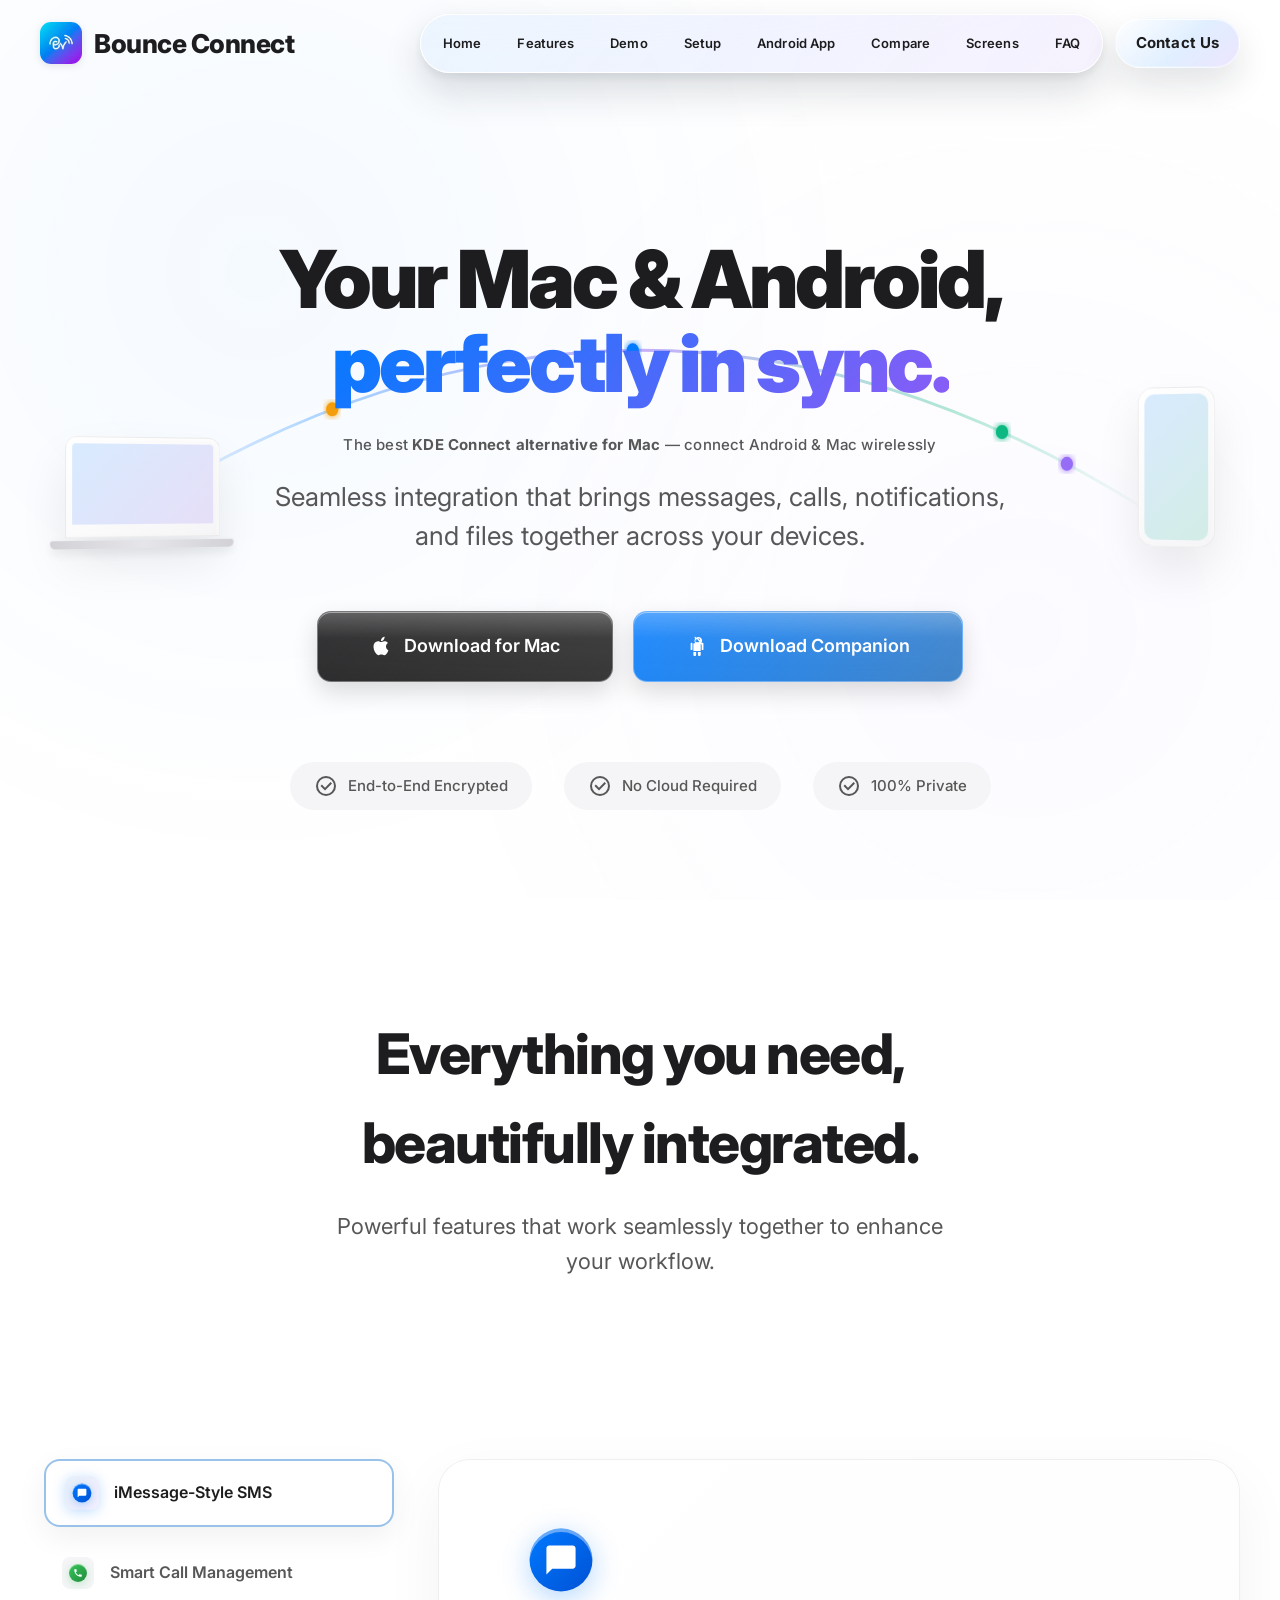
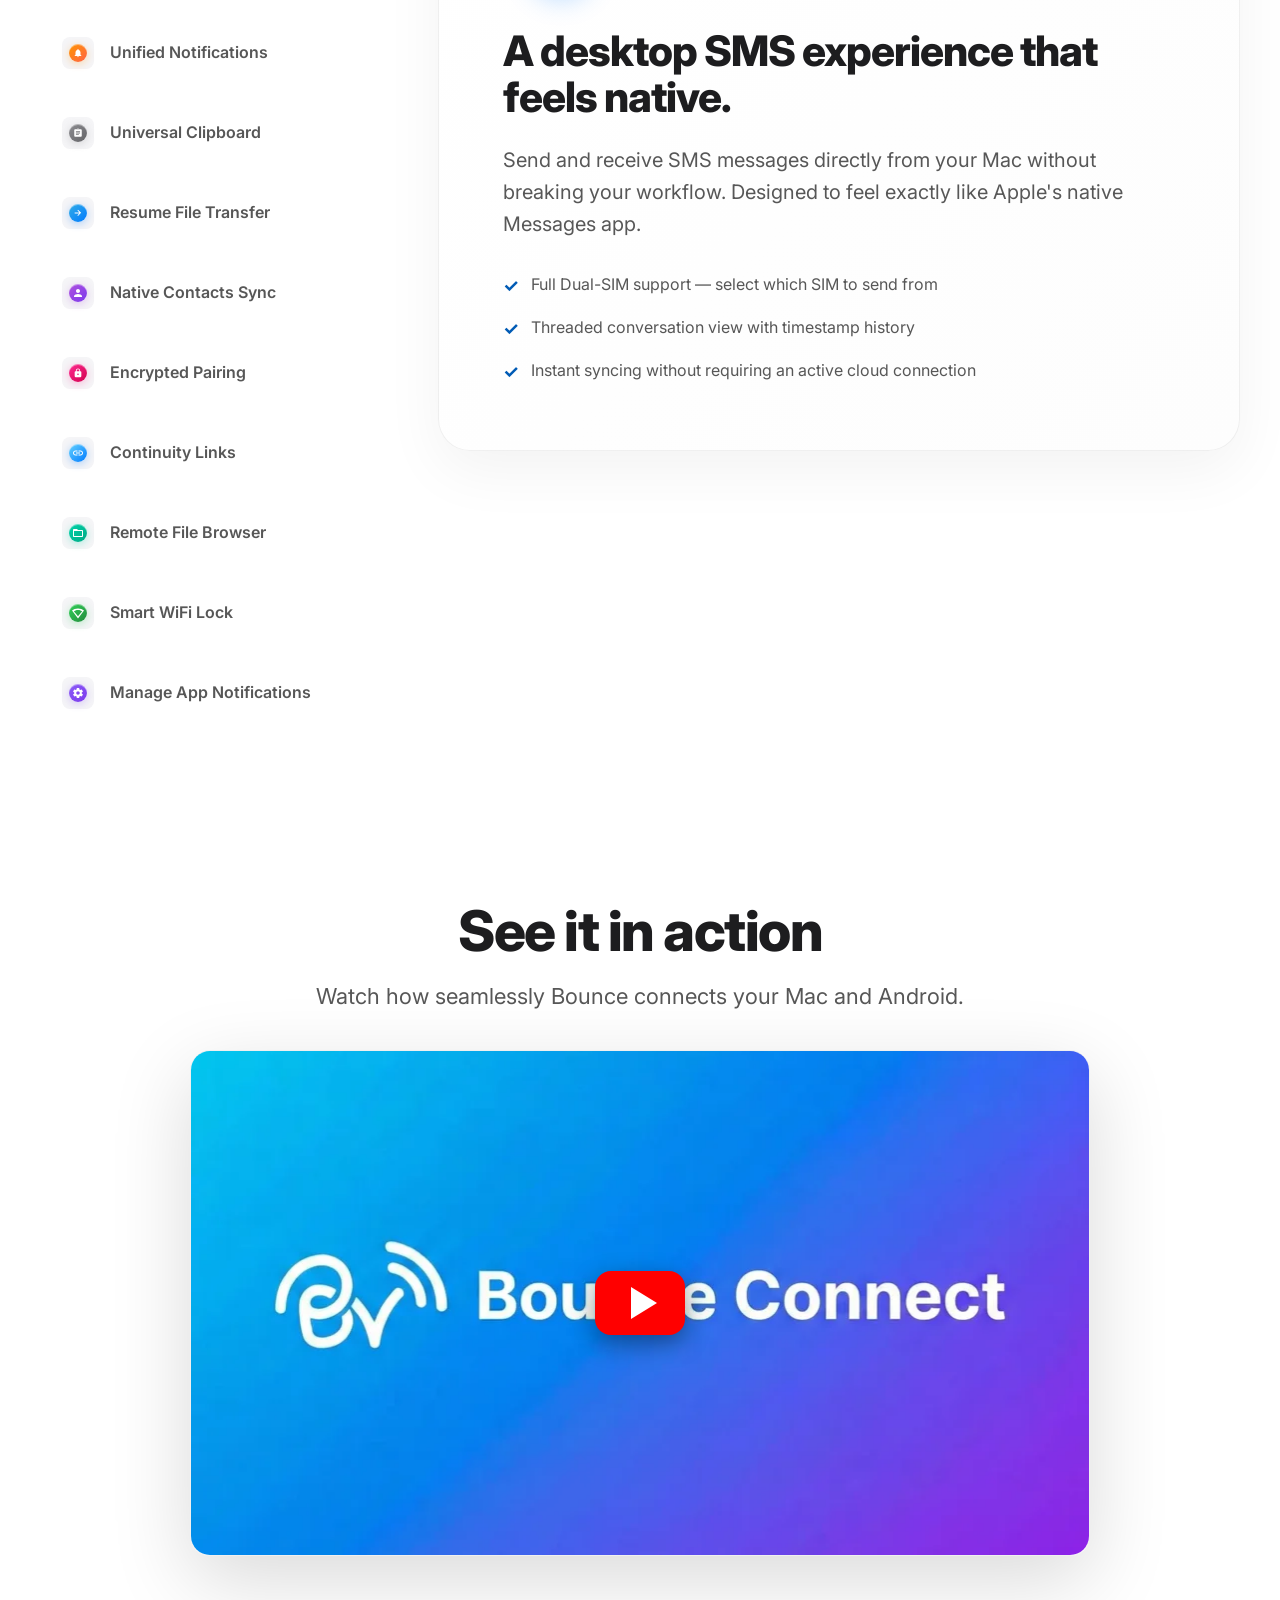
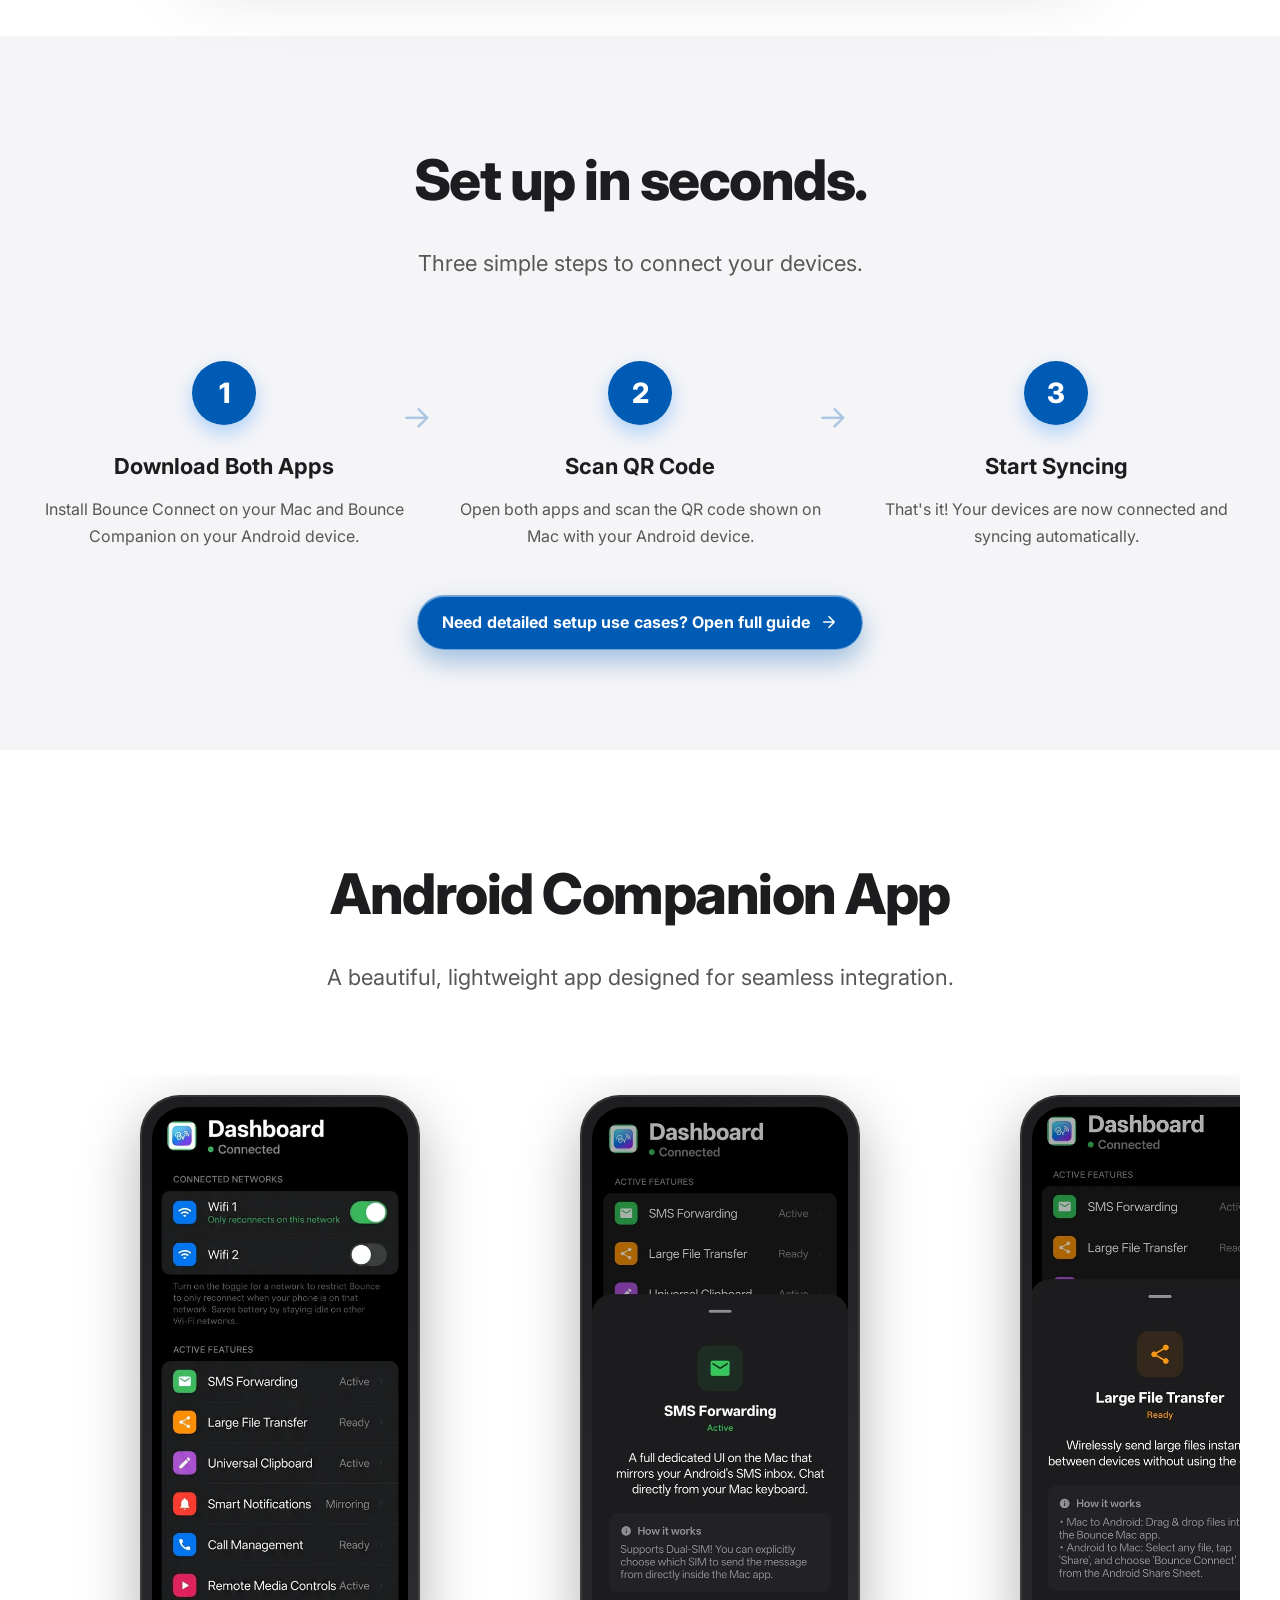
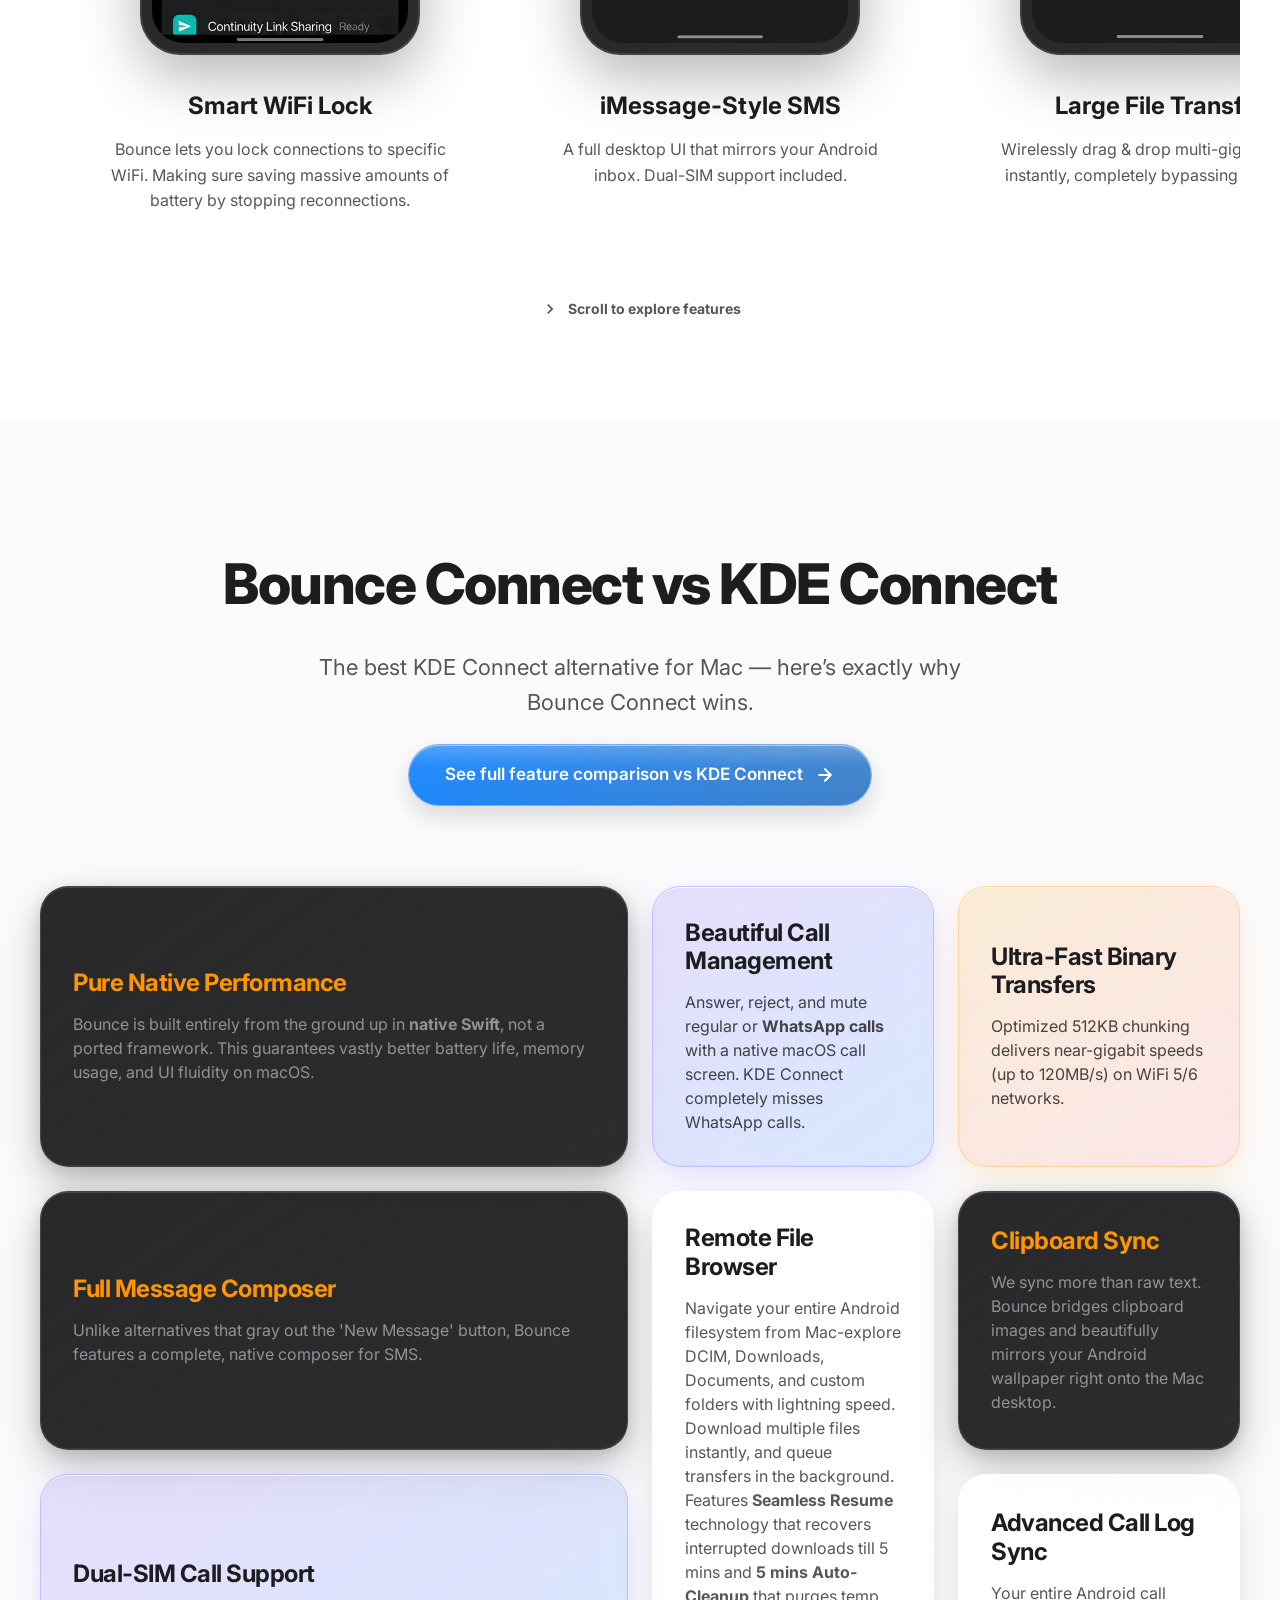
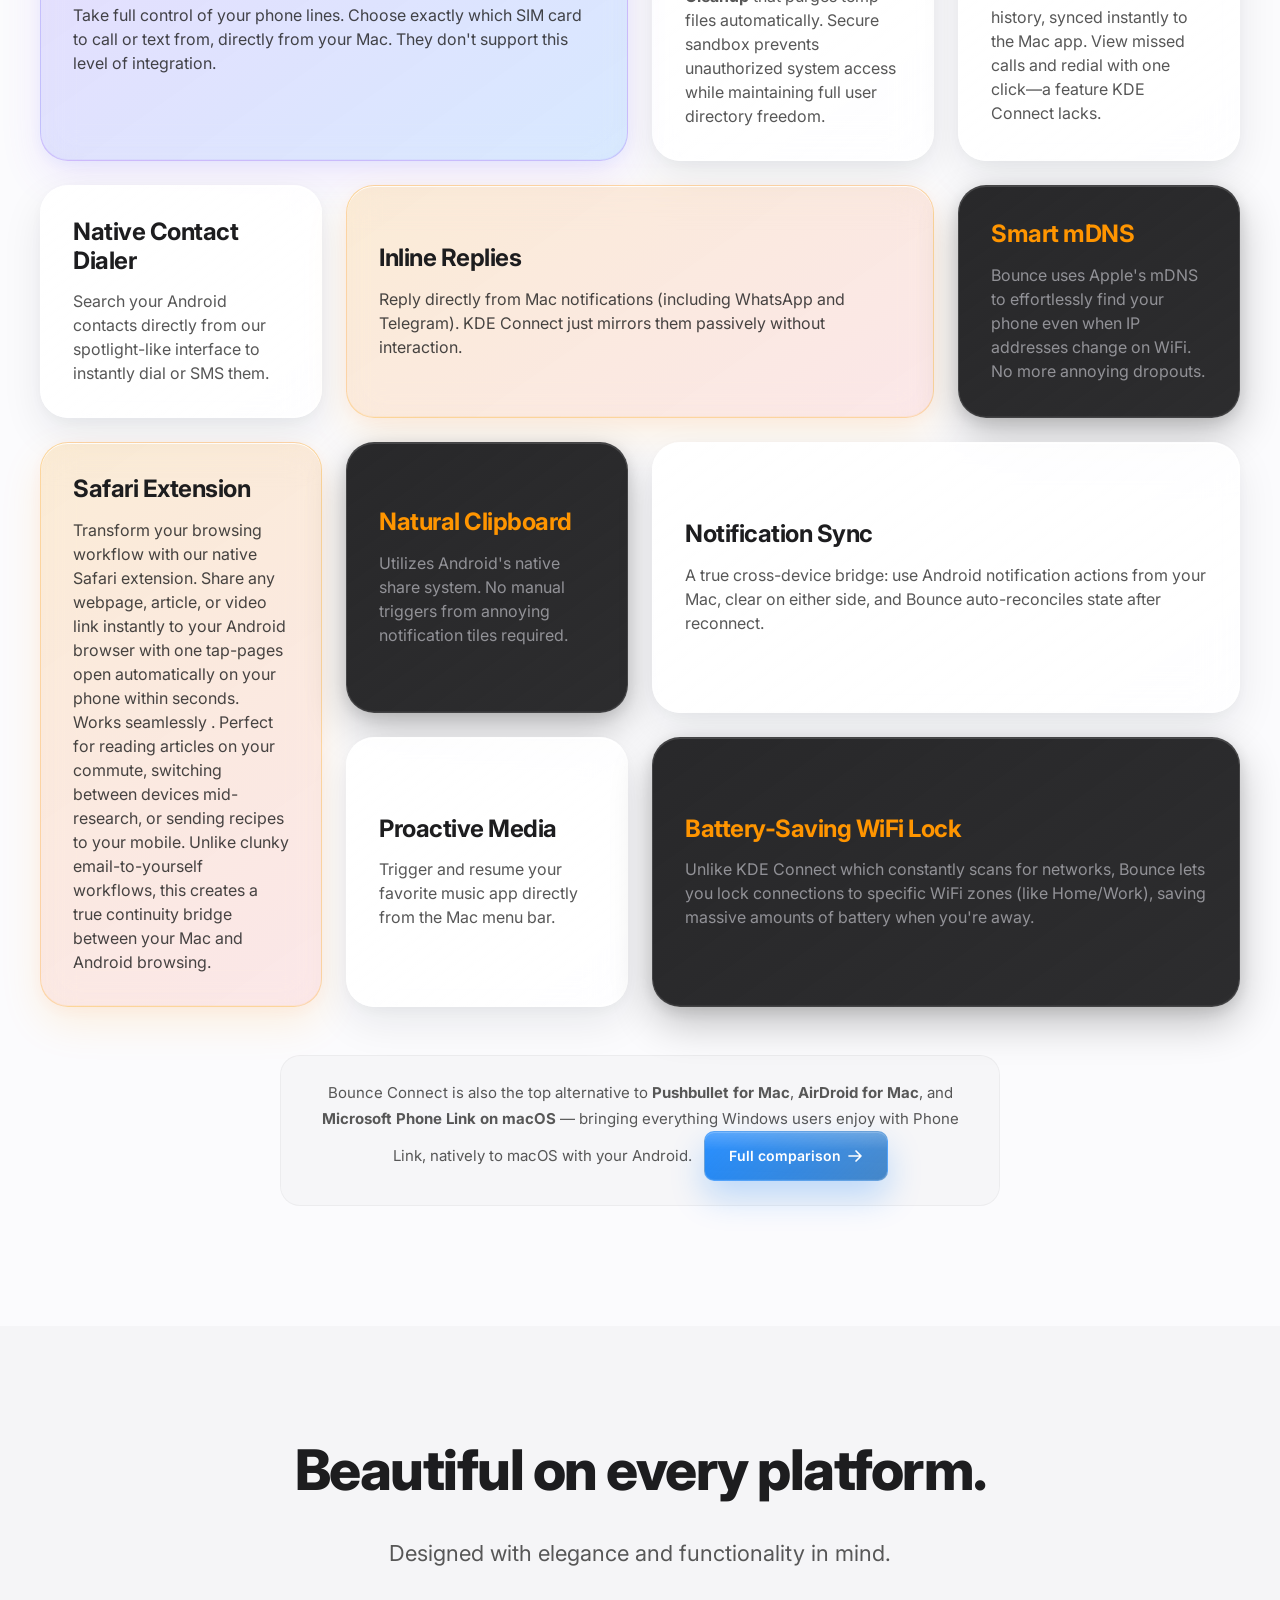
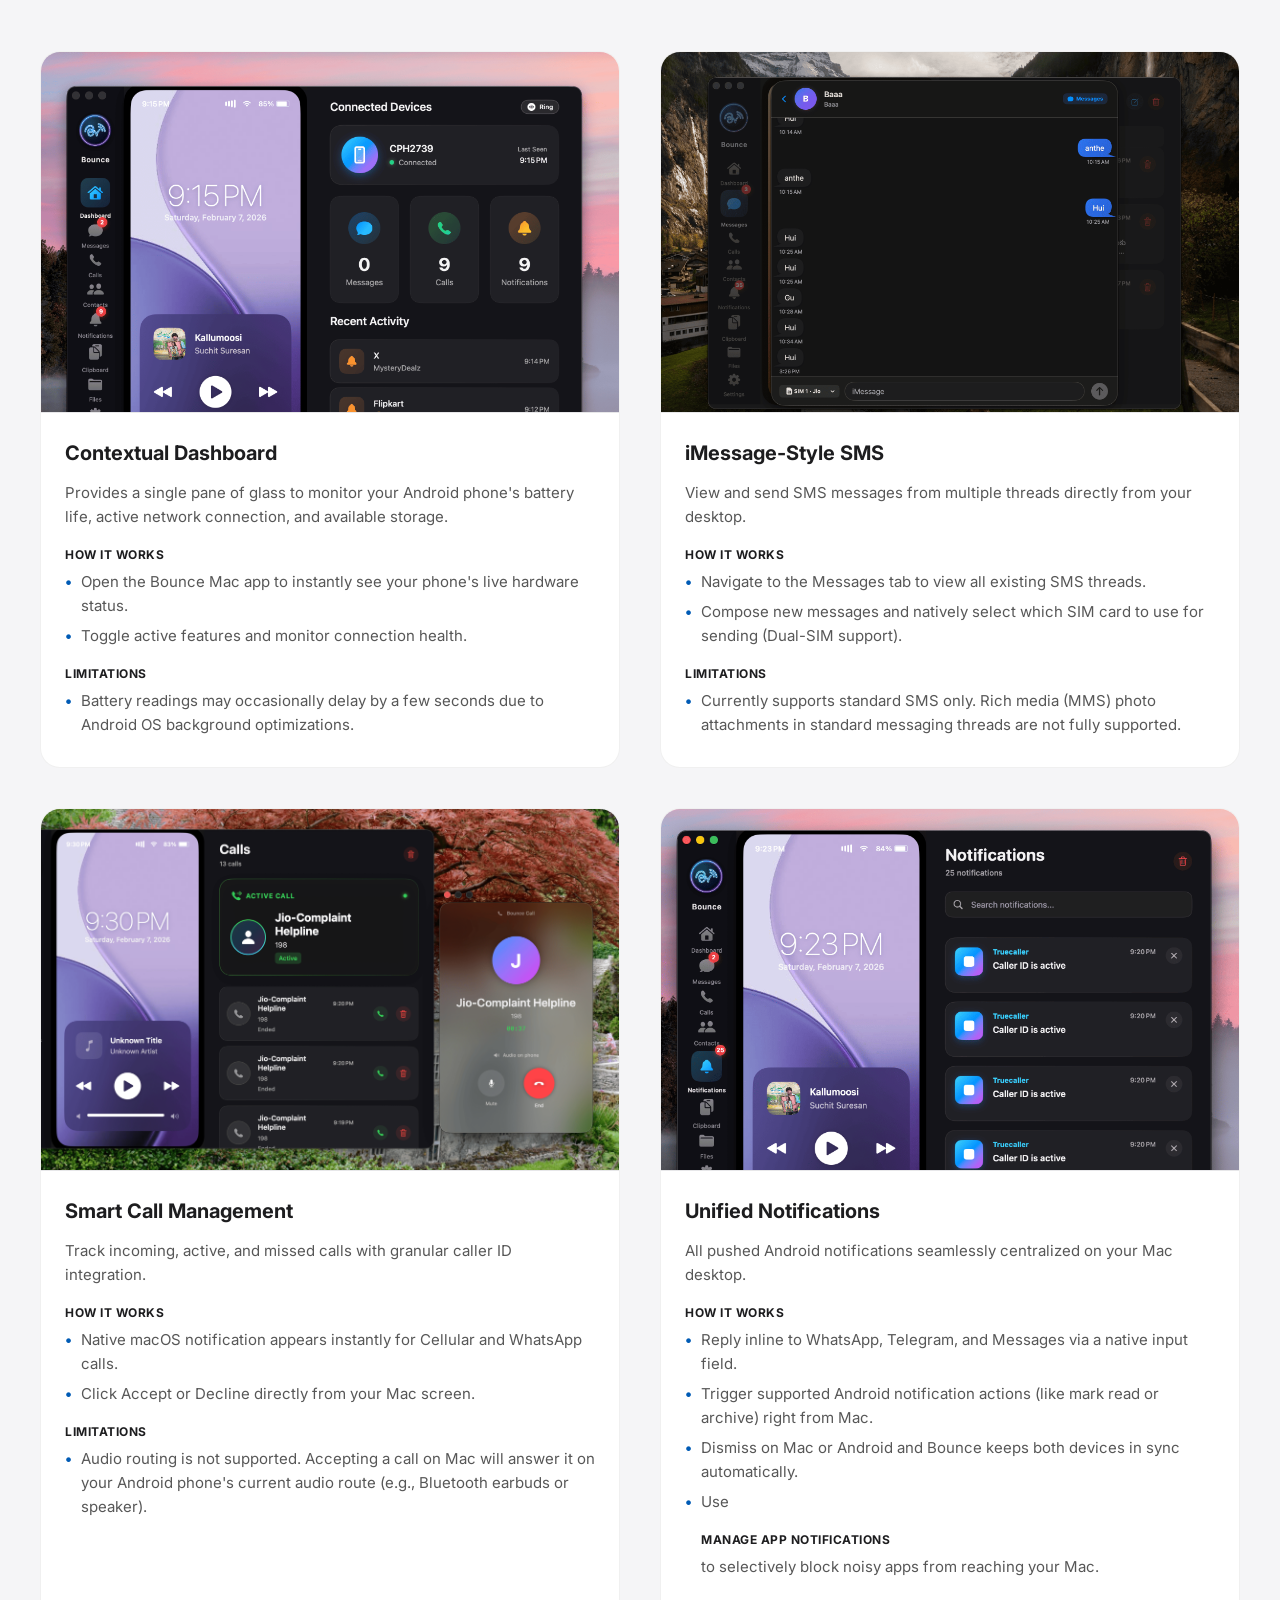
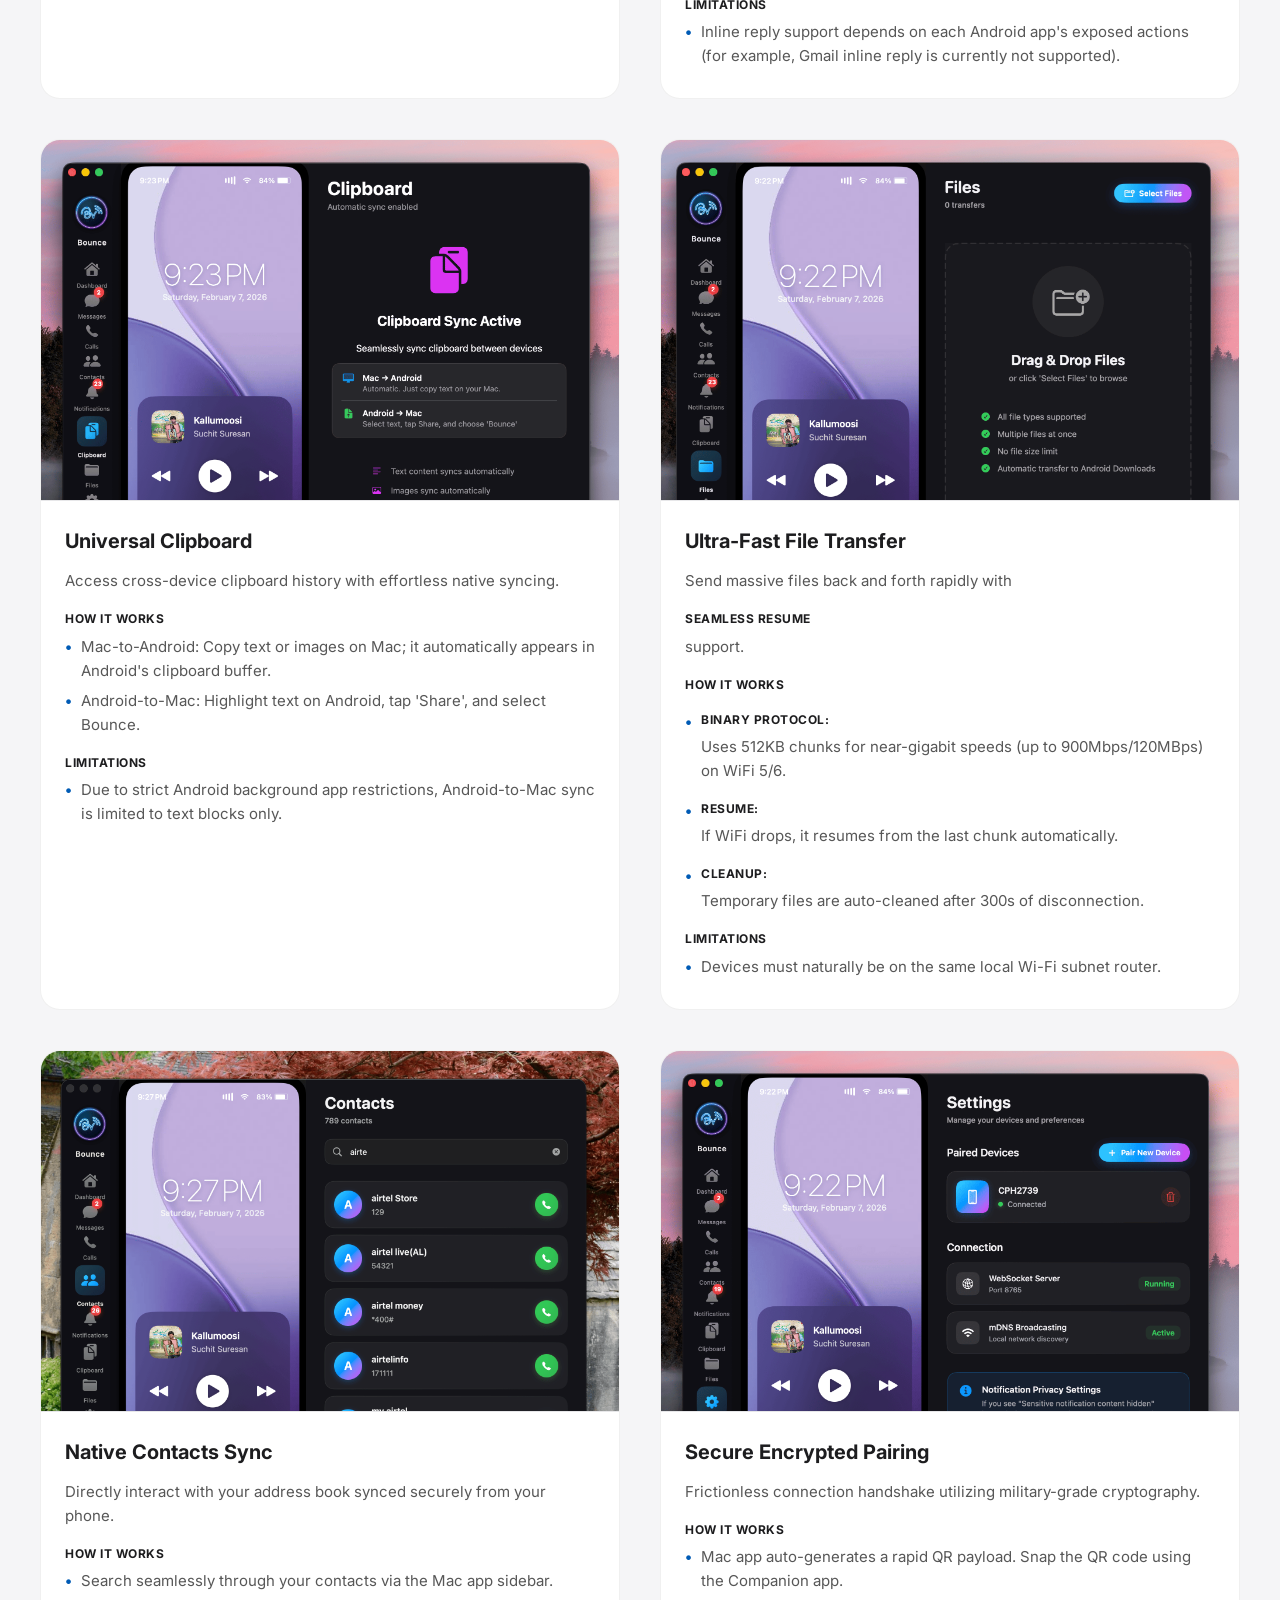
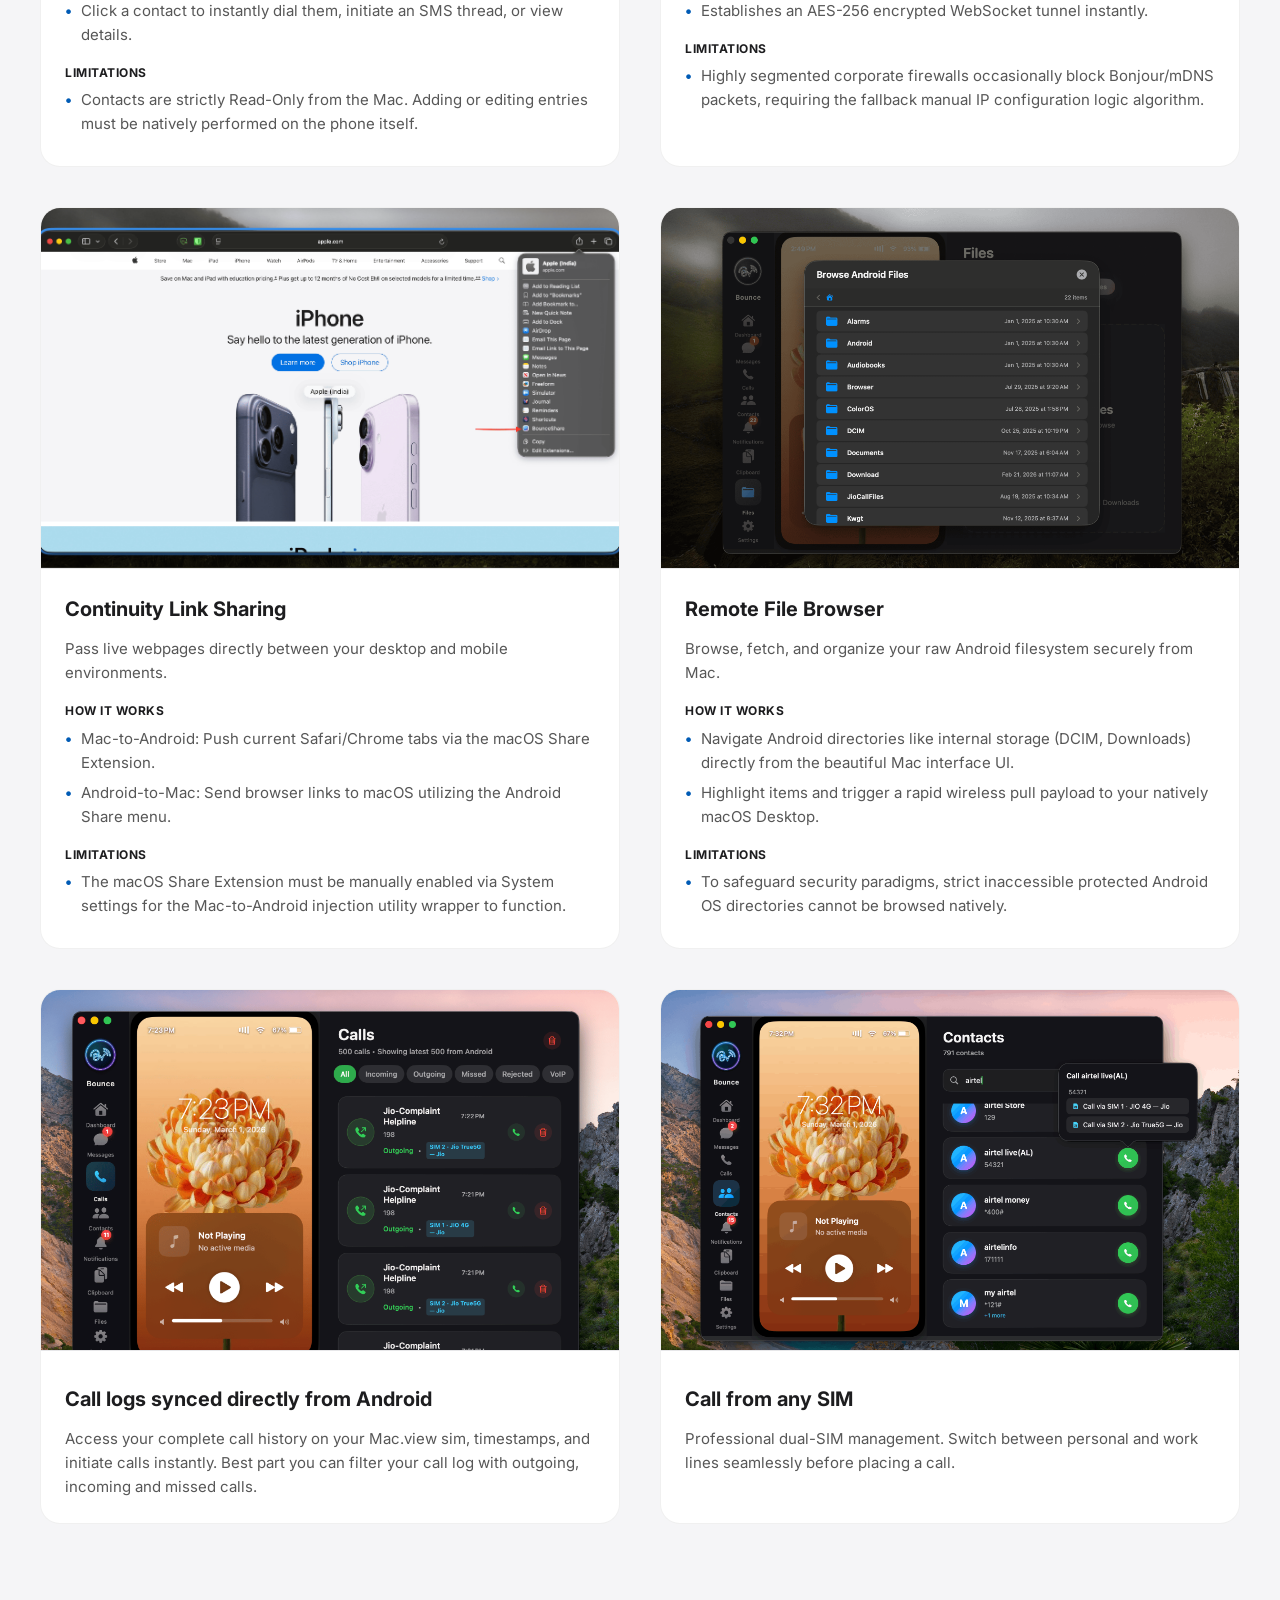
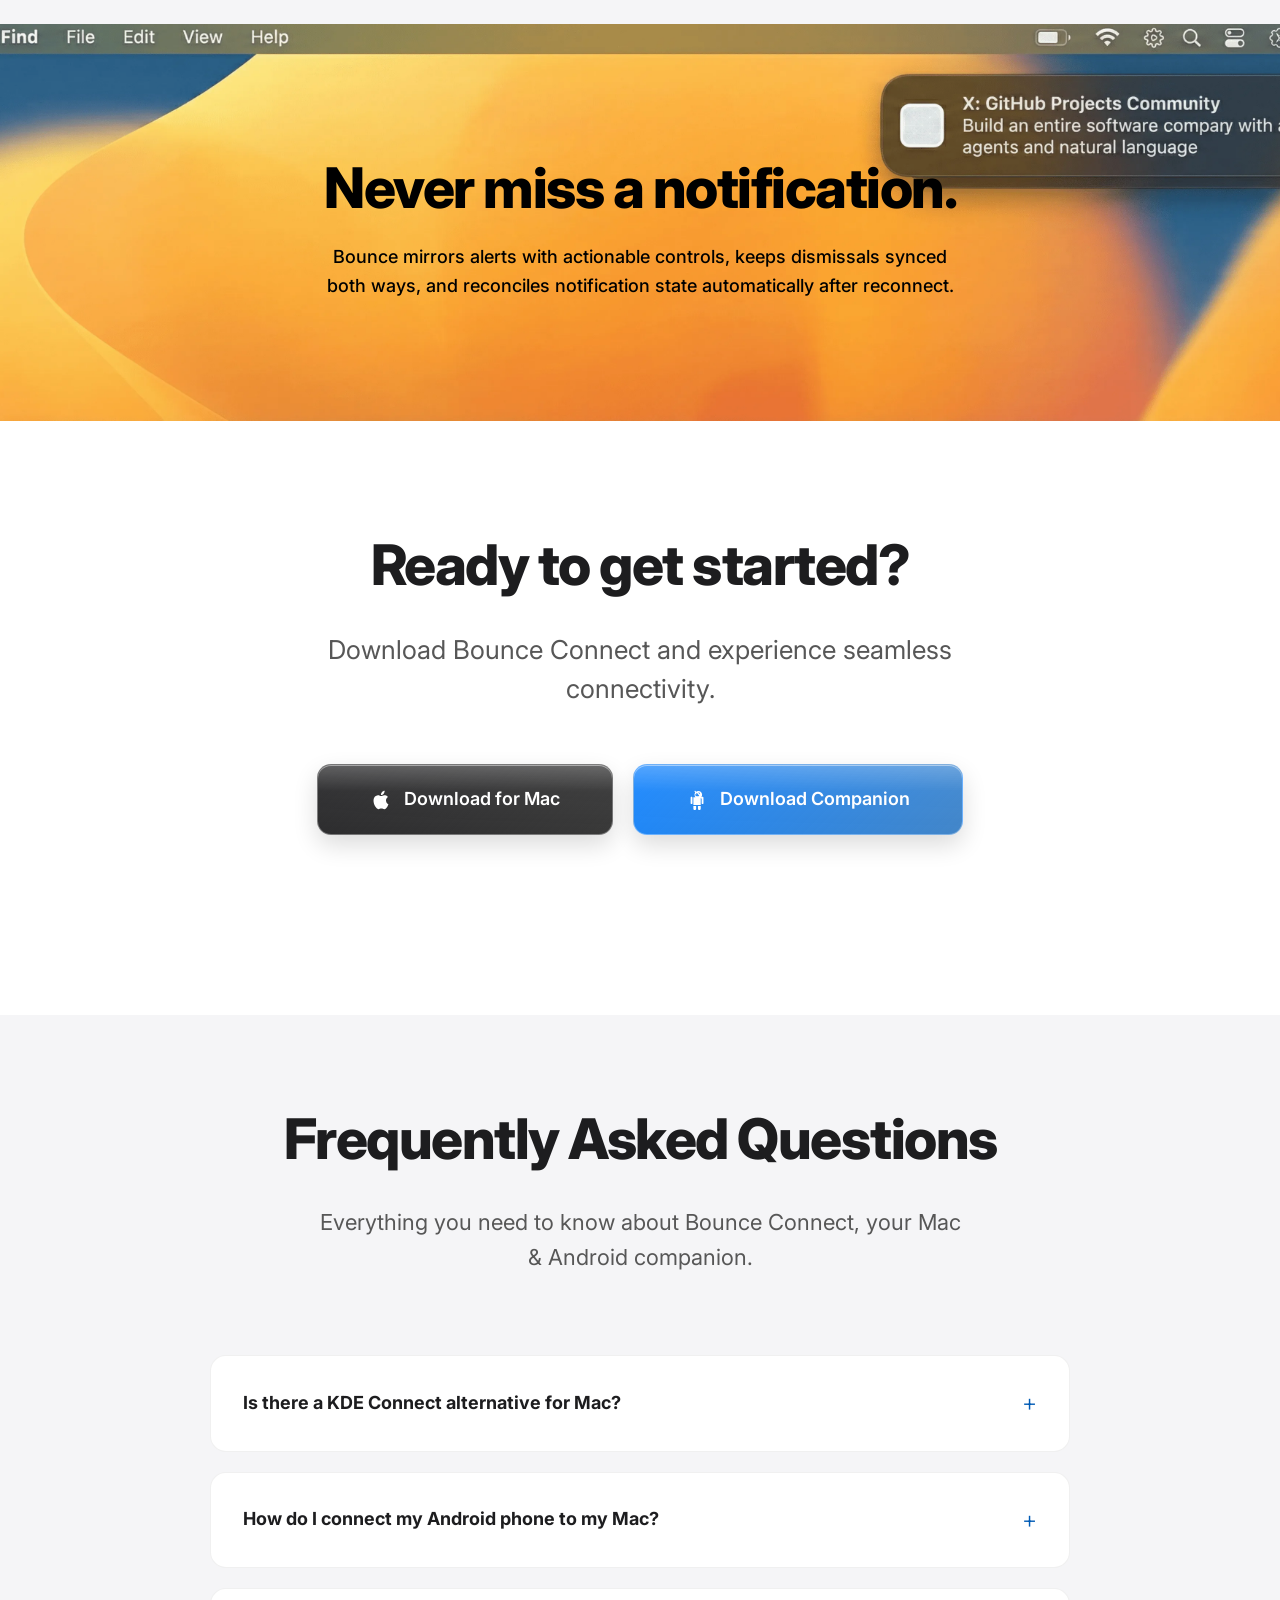
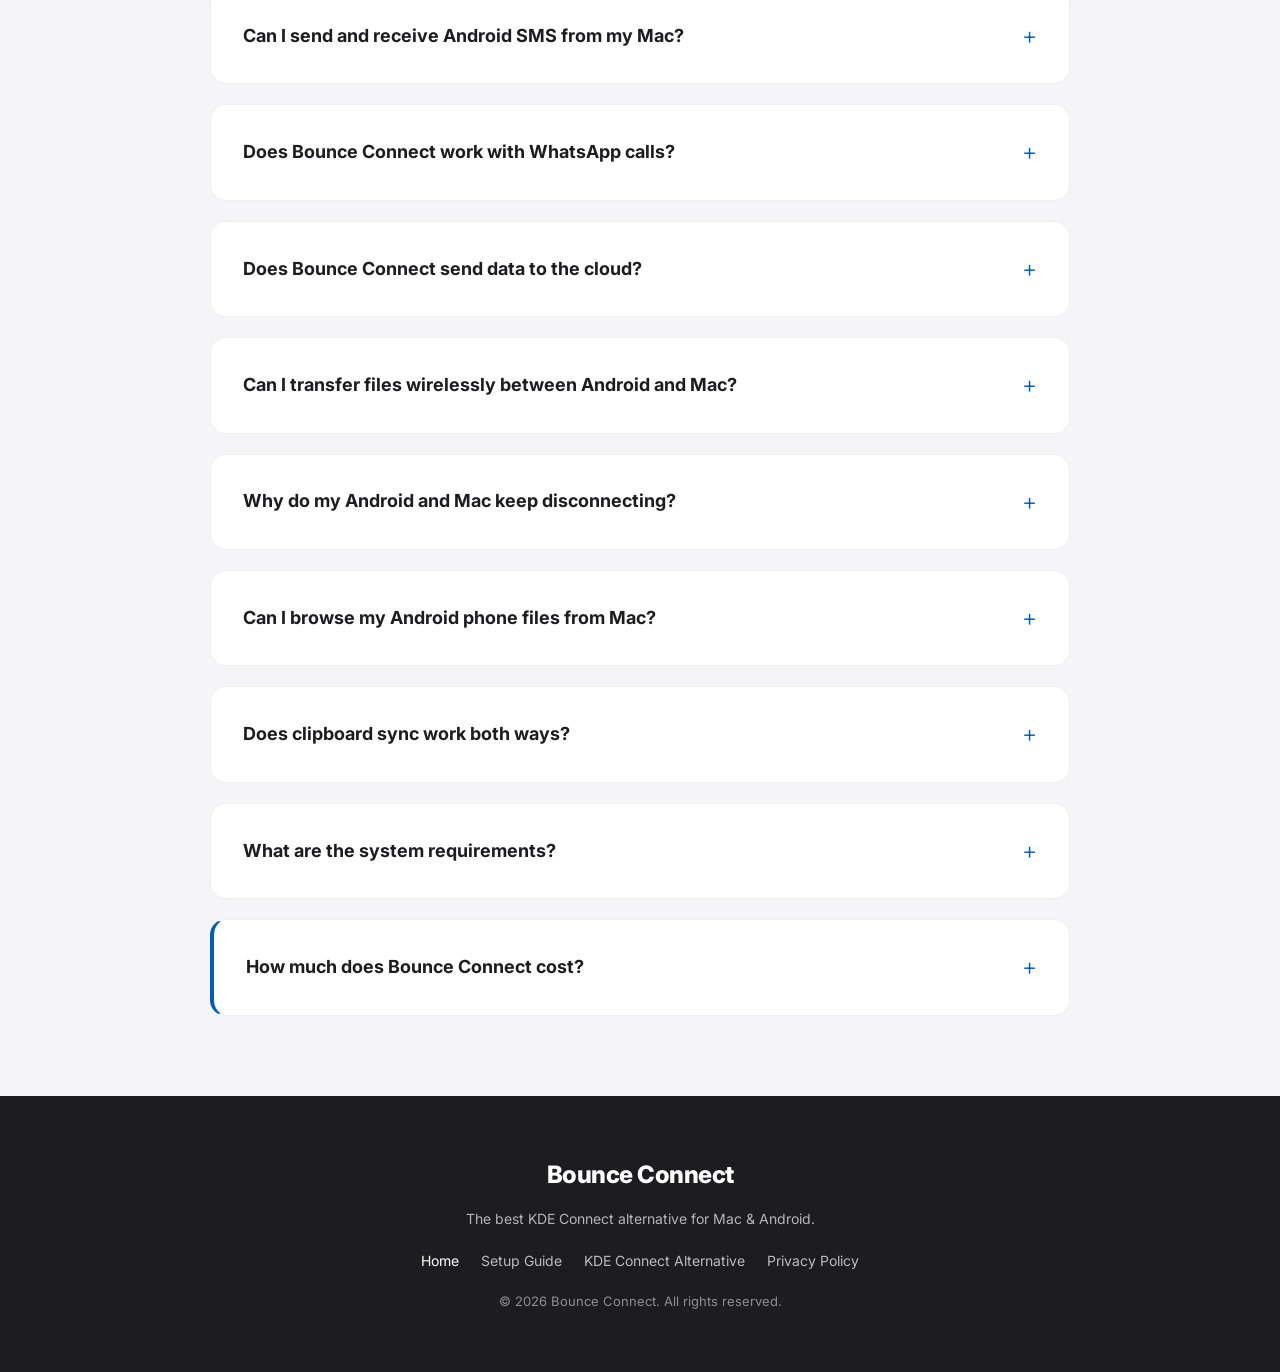
==== commit e8e27b18: "Update animation timing and add new circles" ====
--- a/index.html
+++ b/index.html
@@ -2491,6 +2491,7 @@
                         <path id="arcPath" d="M 0,280 Q 500,0 1000,280" fill="none" stroke="url(#arcGrad)"
                             stroke-width="2.5" opacity="0.8" />
 
+                        <!-- Forward direction dots (Mac to Android) -->
                         <circle r="6" fill="#007aff" filter="url(#glow)">
                             <animateMotion dur="2.5s" repeatCount="indefinite" path="M 0,280 Q 500,0 1000,280"
                                 keyPoints="0;1" keyTimes="0;1" calcMode="linear" />
@@ -2503,11 +2504,19 @@
                             <animate attributeName="opacity" values="0;1;1;0" keyTimes="0;0.1;0.9;1" dur="3s" begin="1s"
                                 repeatCount="indefinite" />
                         </circle>
+
+                        <!-- Reverse direction dots (Android to Mac) -->
                         <circle r="6" fill="#10b981" filter="url(#glow)">
-                            <animateMotion dur="2.2s" begin="0.8s" repeatCount="indefinite"
-                                path="M 0,280 Q 500,0 1000,280" keyPoints="0;1" keyTimes="0;1" calcMode="linear" />
-                            <animate attributeName="opacity" values="0;1;1;0" keyTimes="0;0.1;0.9;1" dur="2.2s"
-                                begin="0.8s" repeatCount="indefinite" />
+                            <animateMotion dur="2.8s" begin="0.5s" repeatCount="indefinite"
+                                path="M 0,280 Q 500,0 1000,280" keyPoints="1;0" keyTimes="0;1" calcMode="linear" />
+                            <animate attributeName="opacity" values="0;1;1;0" keyTimes="0;0.1;0.9;1" dur="2.8s"
+                                begin="0.5s" repeatCount="indefinite" />
+                        </circle>
+                        <circle r="6" fill="#f59e0b" filter="url(#glow)">
+                            <animateMotion dur="3.2s" begin="1.2s" repeatCount="indefinite"
+                                path="M 0,280 Q 500,0 1000,280" keyPoints="1;0" keyTimes="0;1" calcMode="linear" />
+                            <animate attributeName="opacity" values="0;1;1;0" keyTimes="0;0.1;0.9;1" dur="3.2s"
+                                begin="1.2s" repeatCount="indefinite" />
                         </circle>
                     </svg>
                 </div>
@@ -4216,4 +4225,4 @@
 
 </body>
 
-</html>+</html>
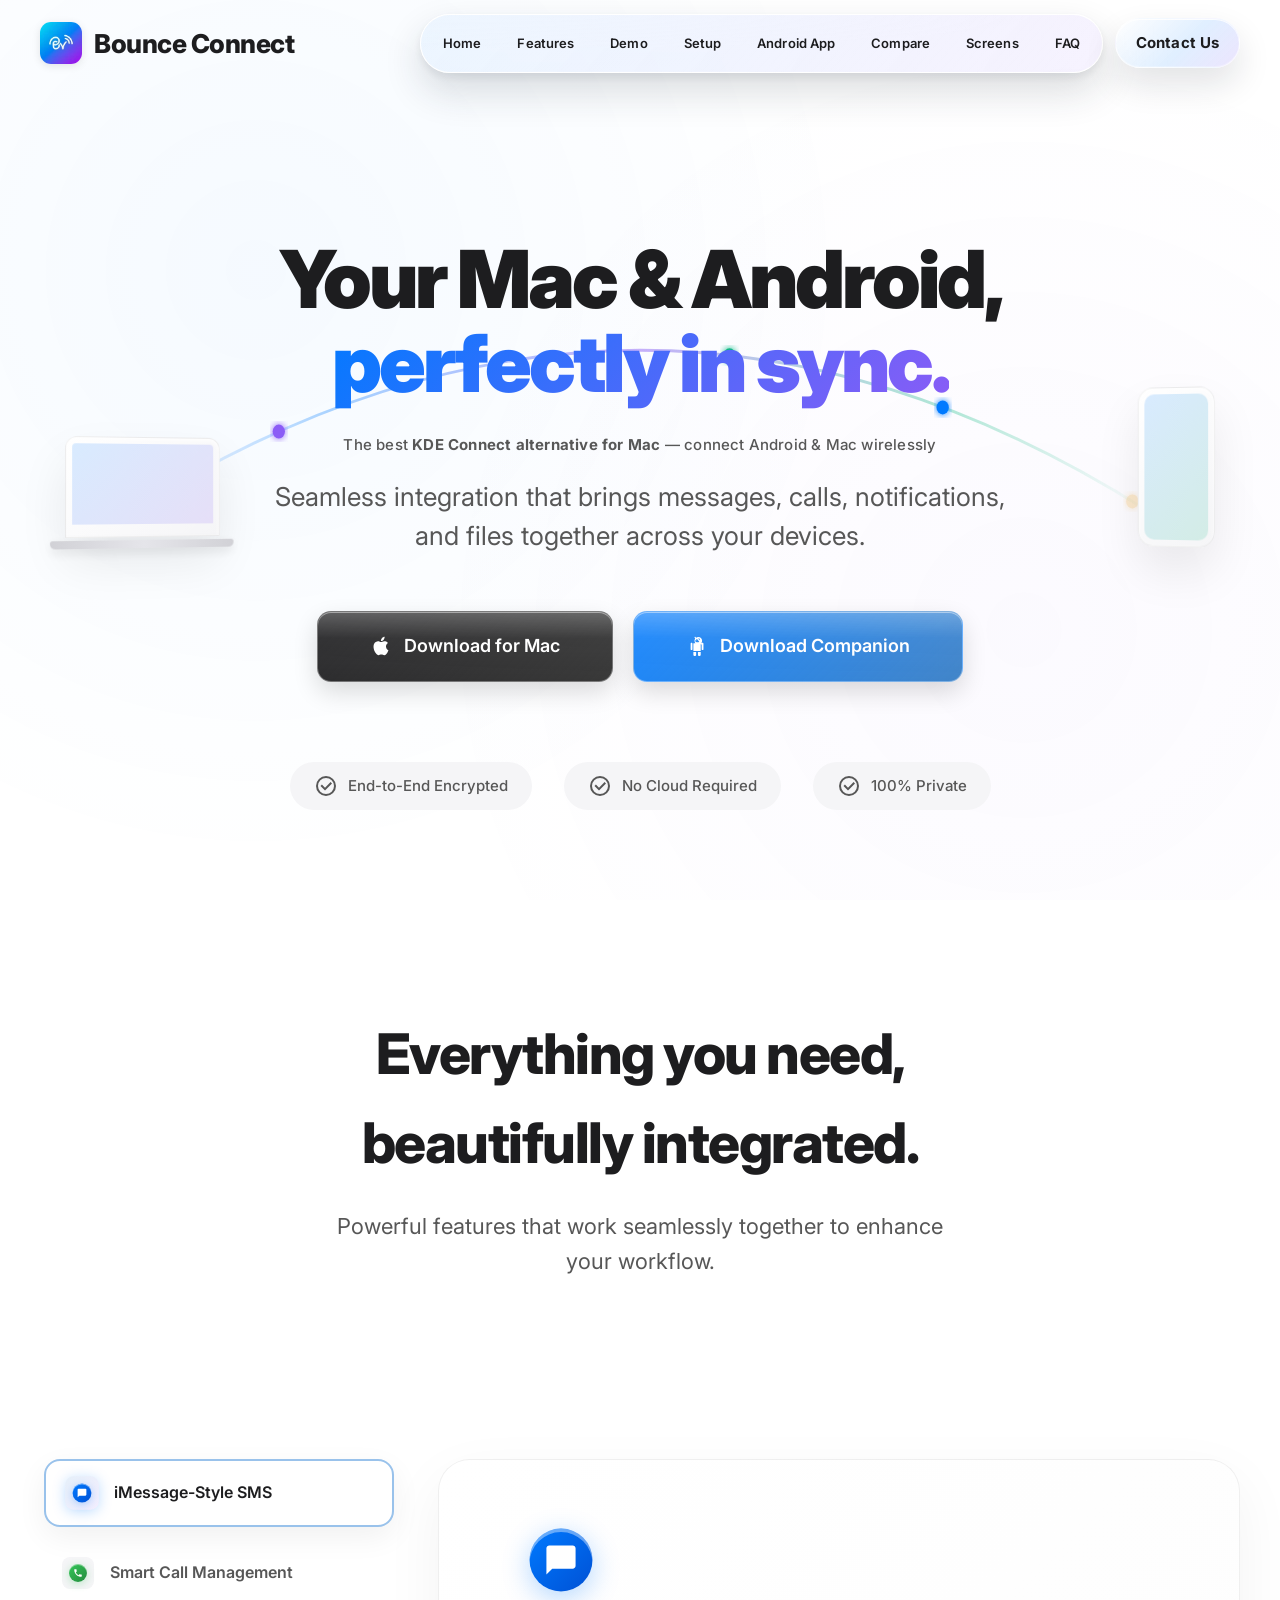
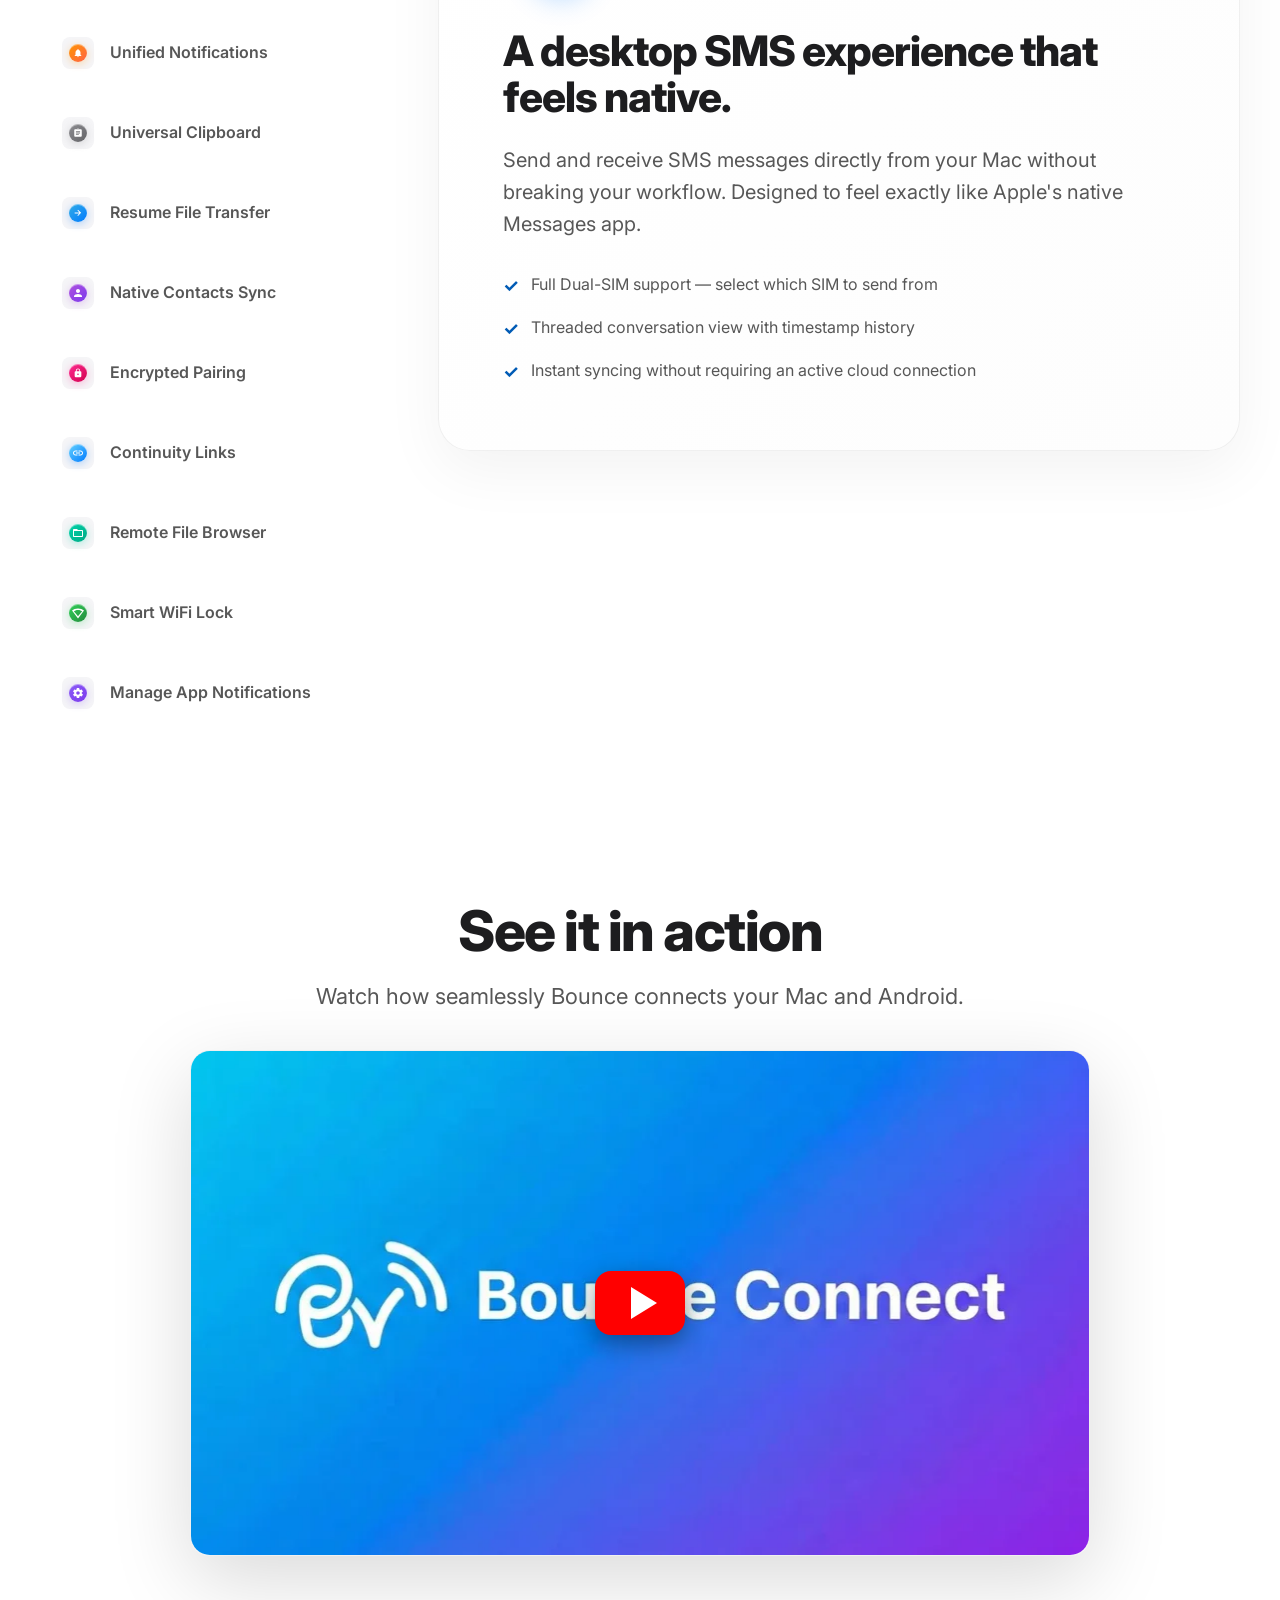
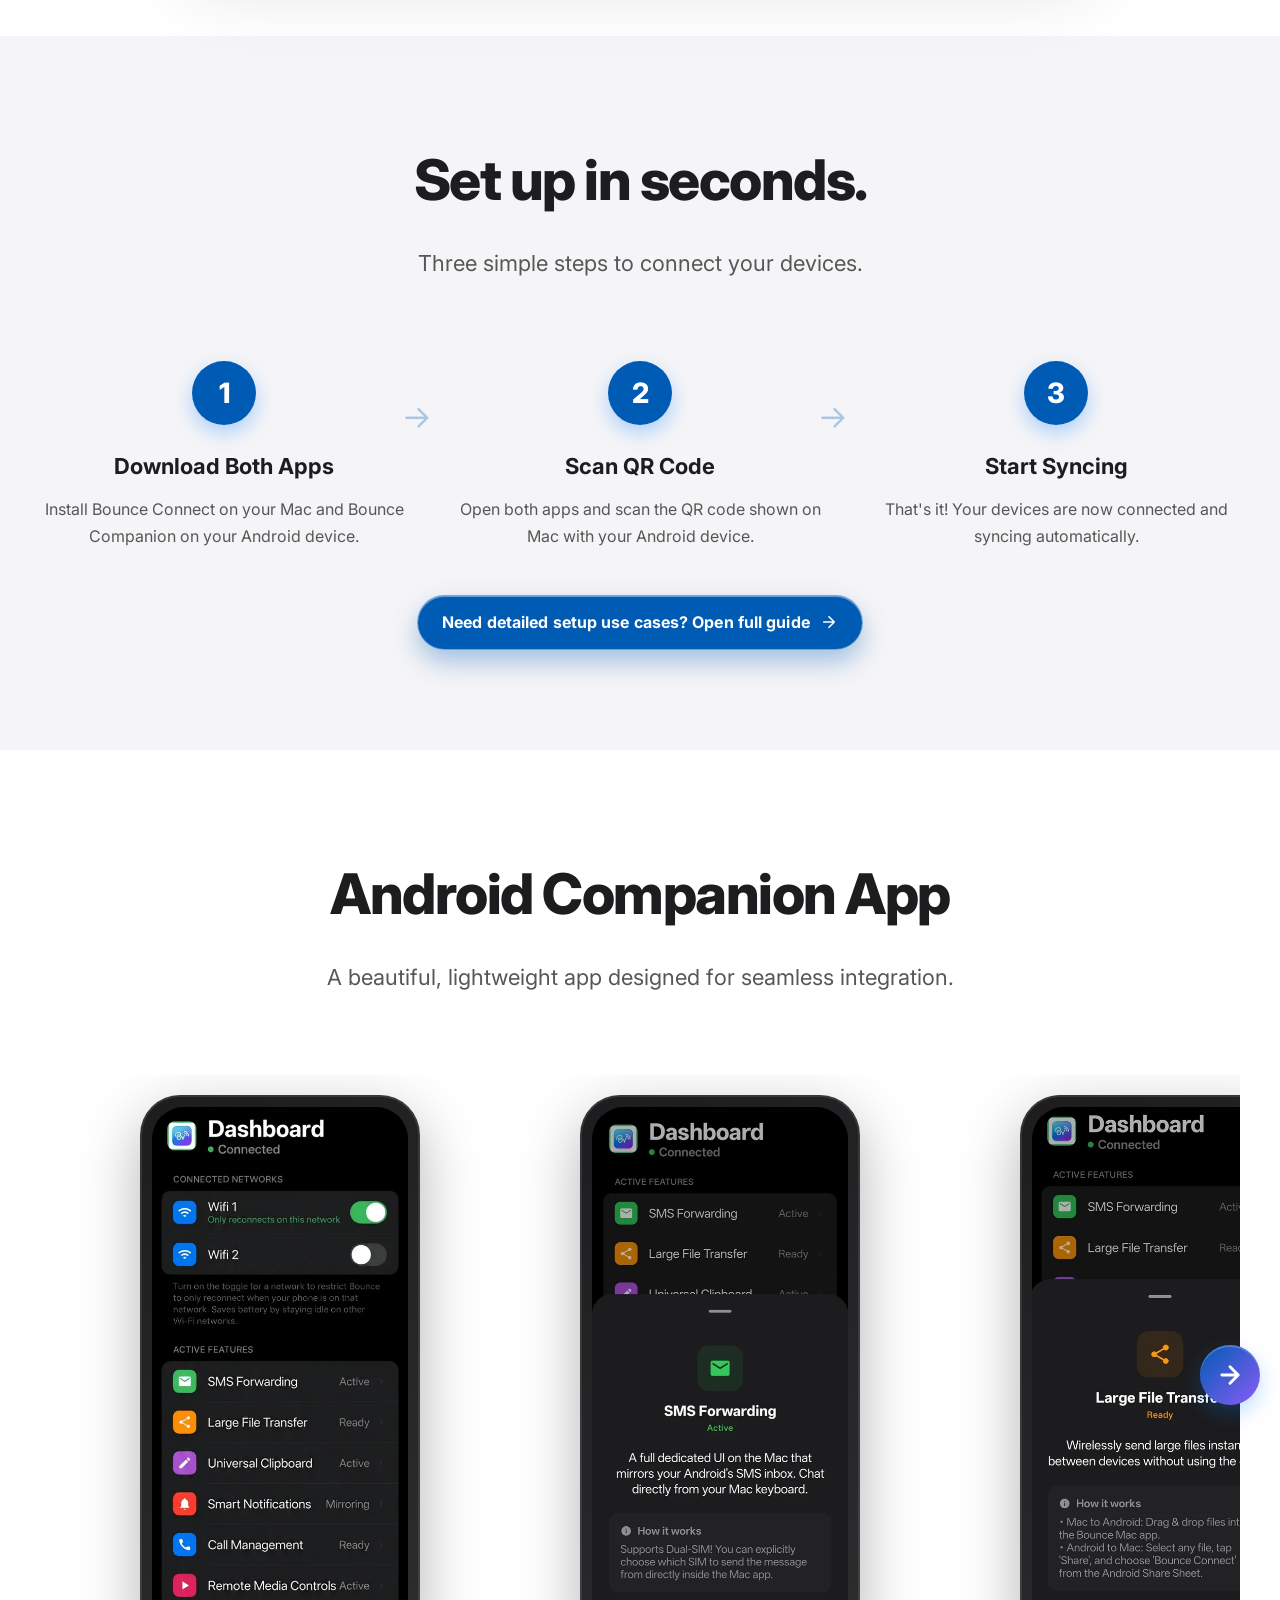
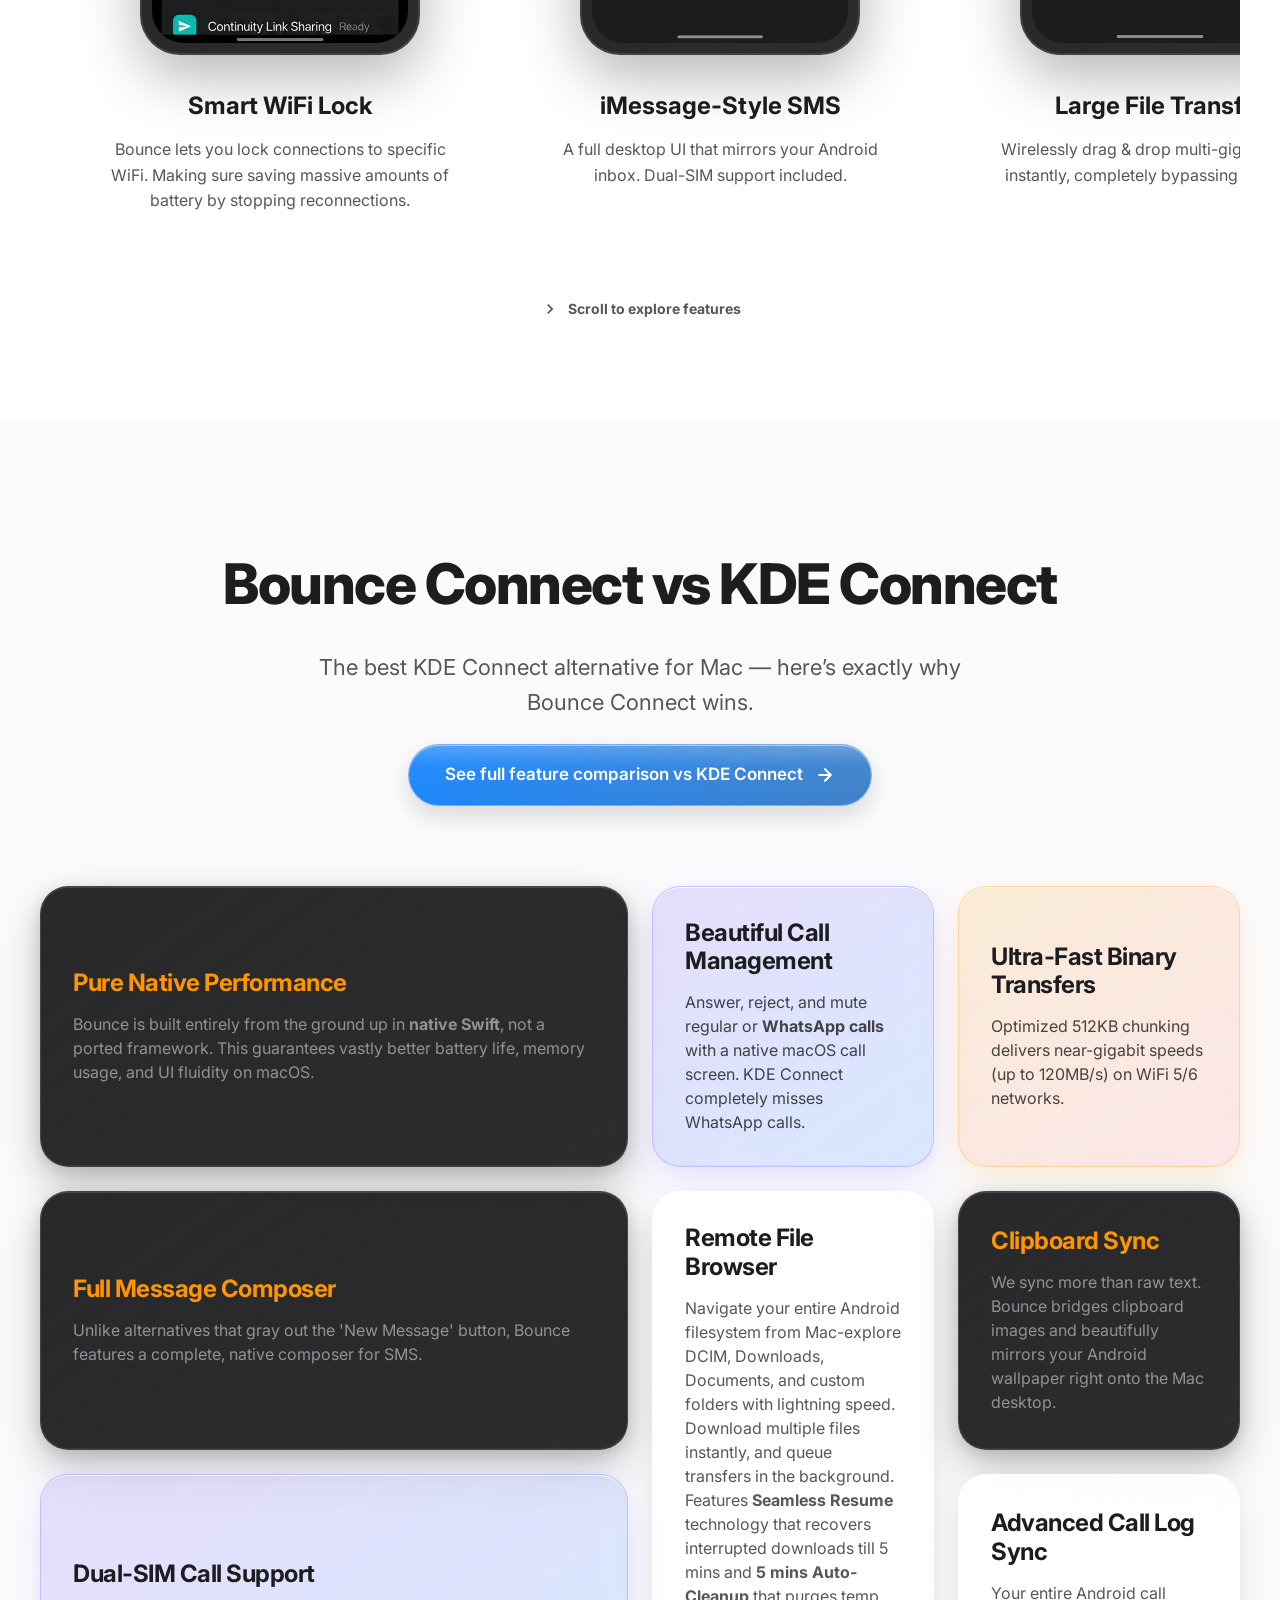
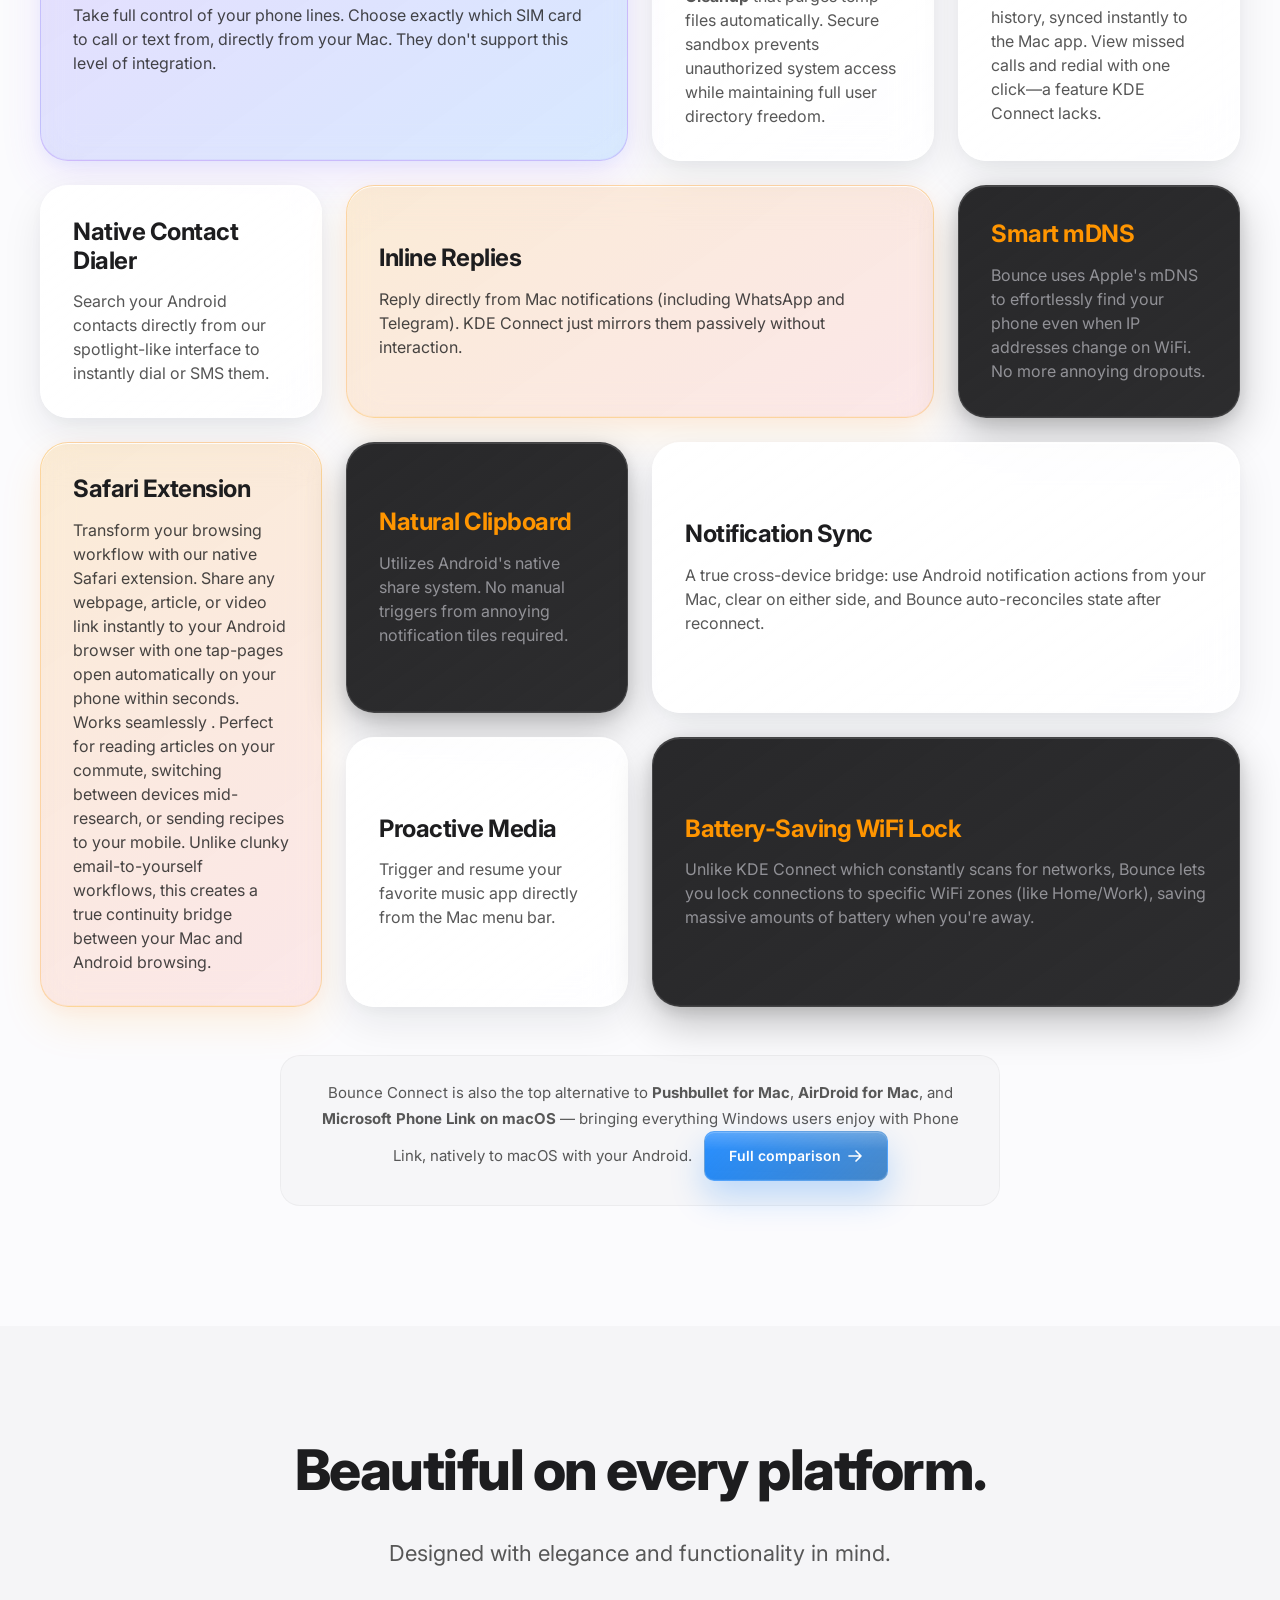
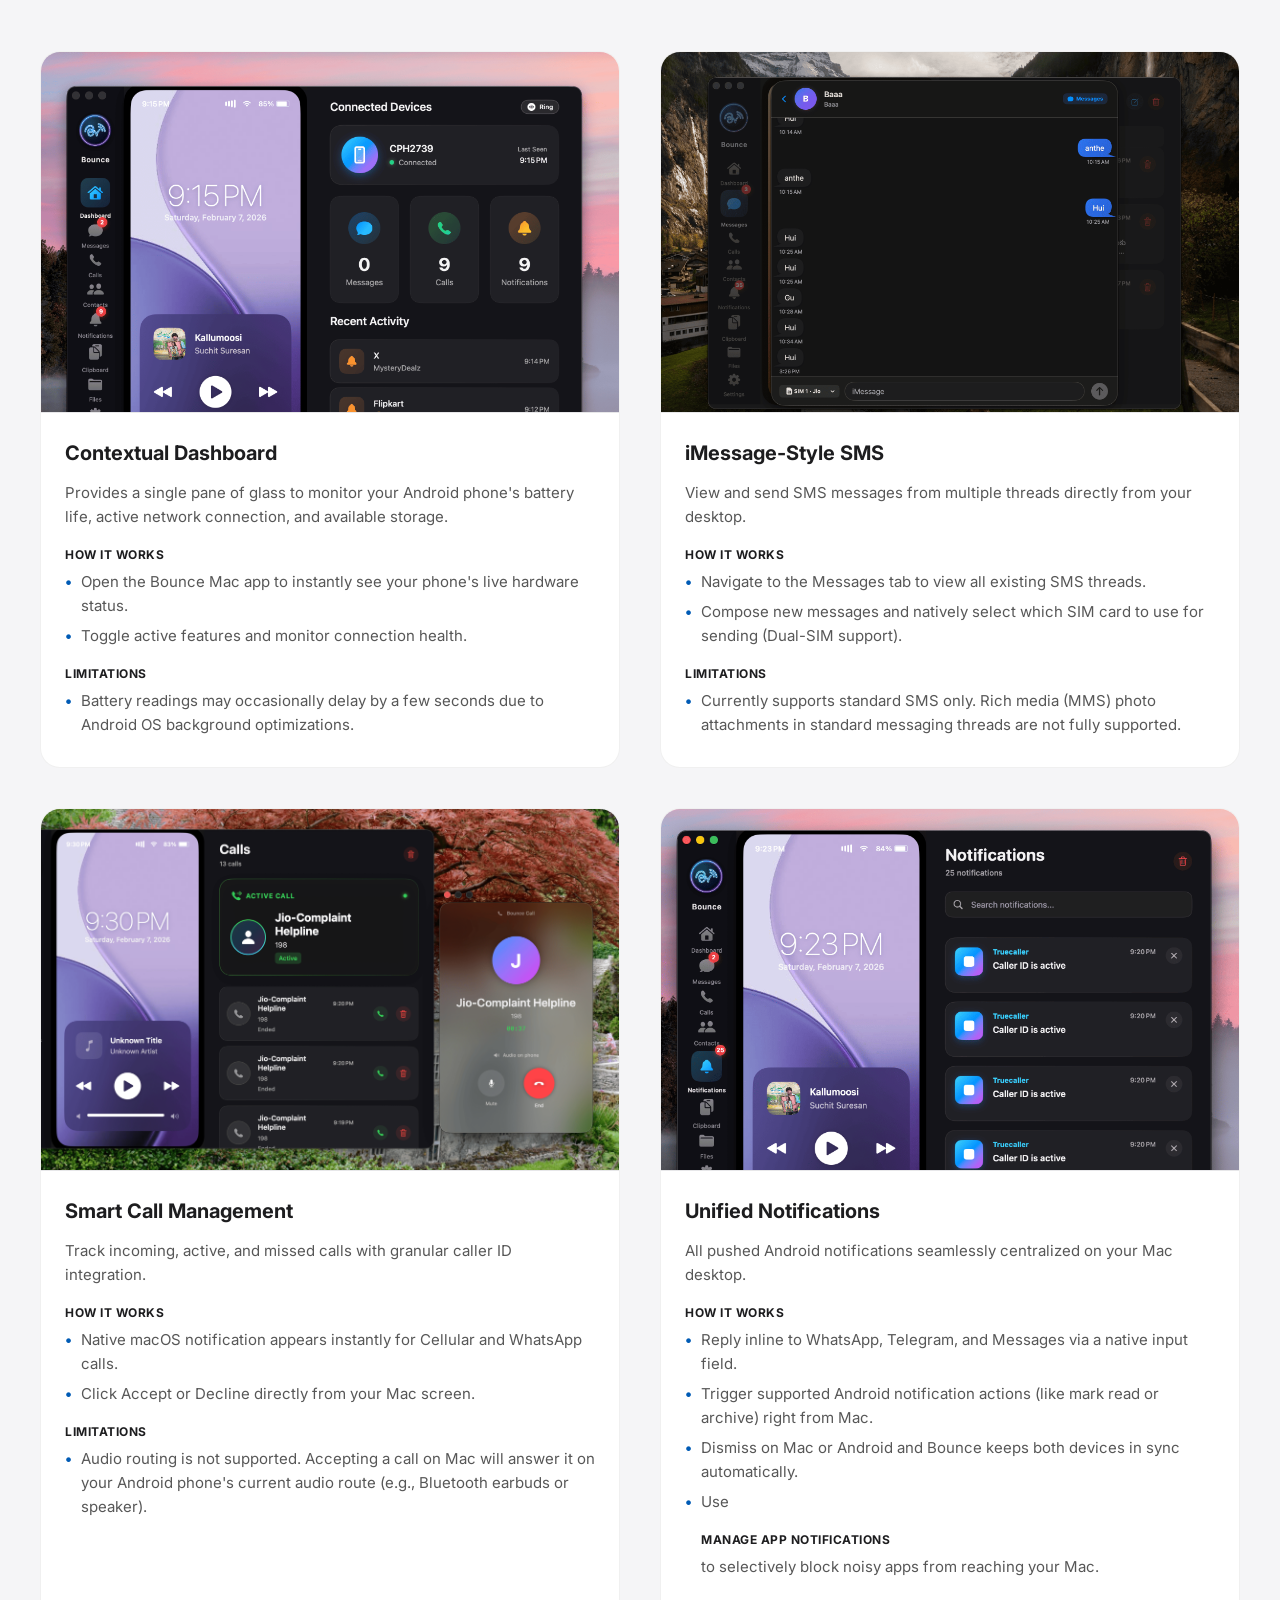
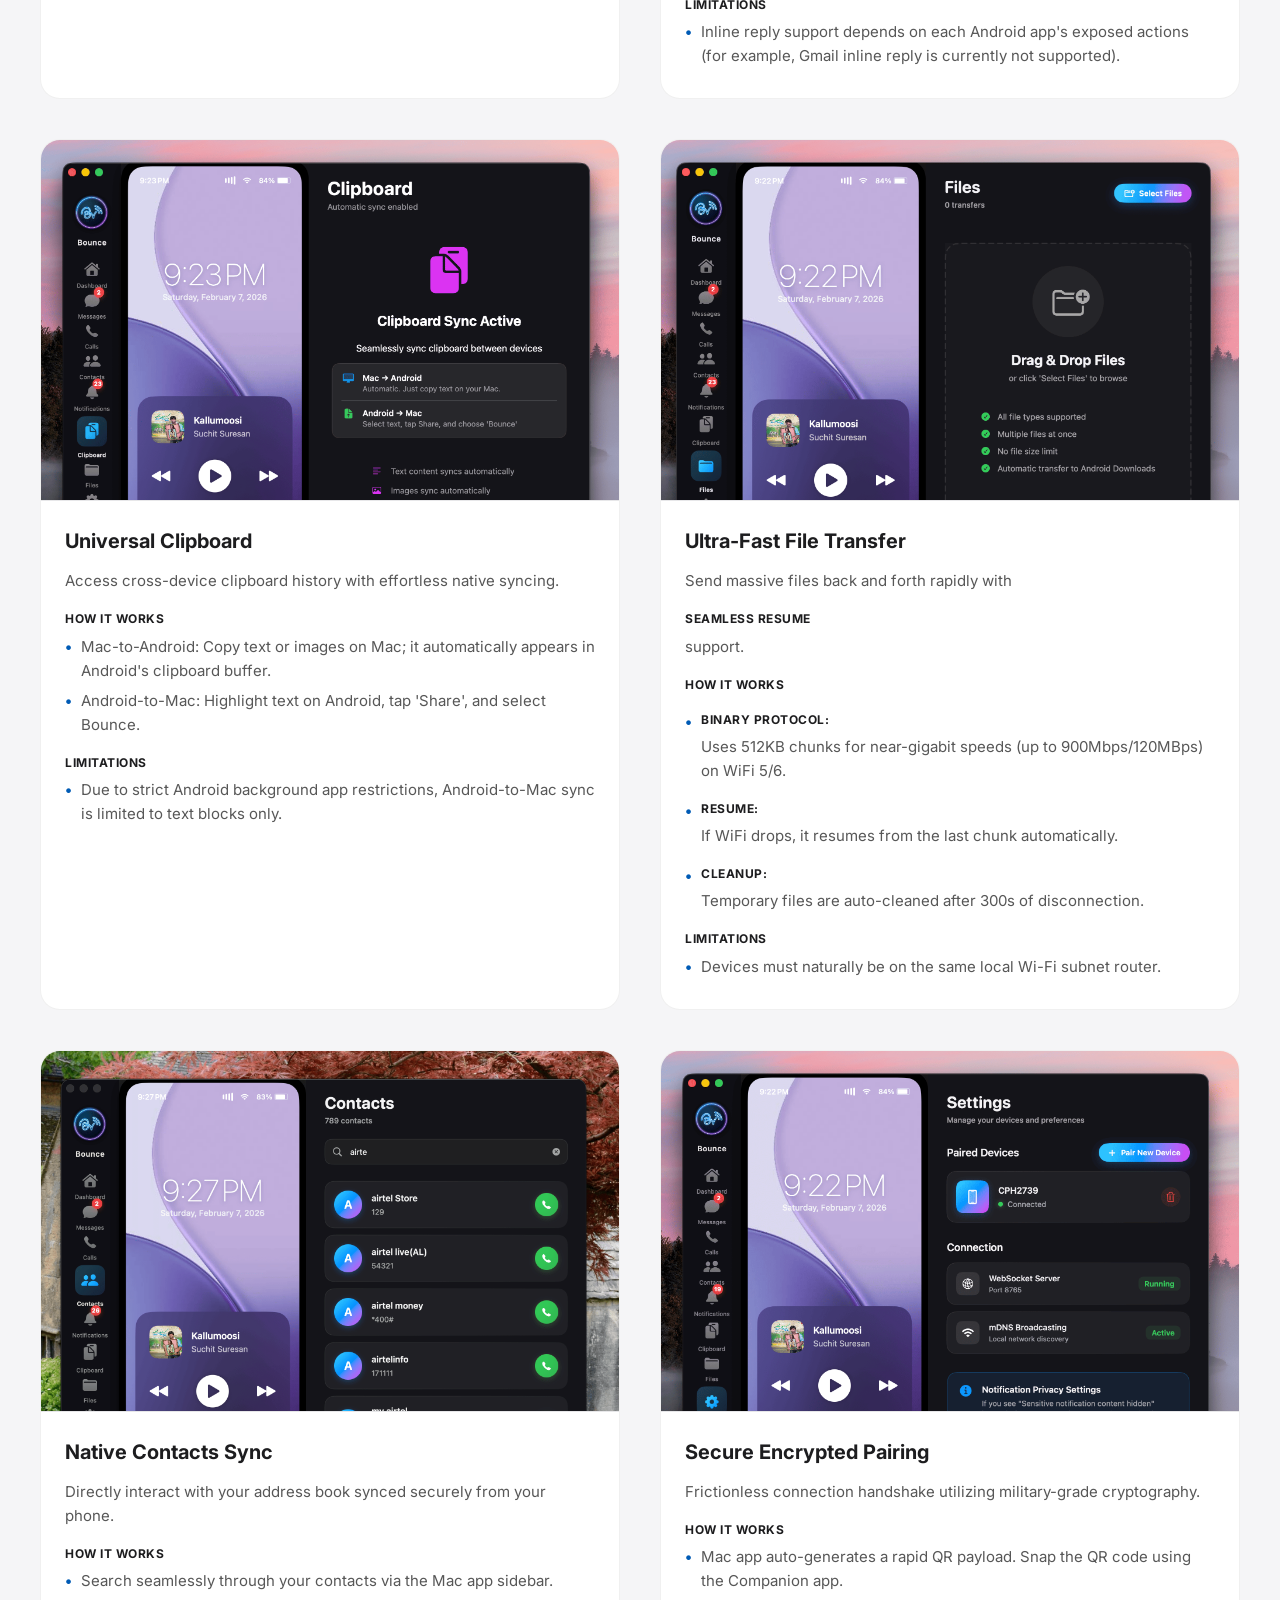
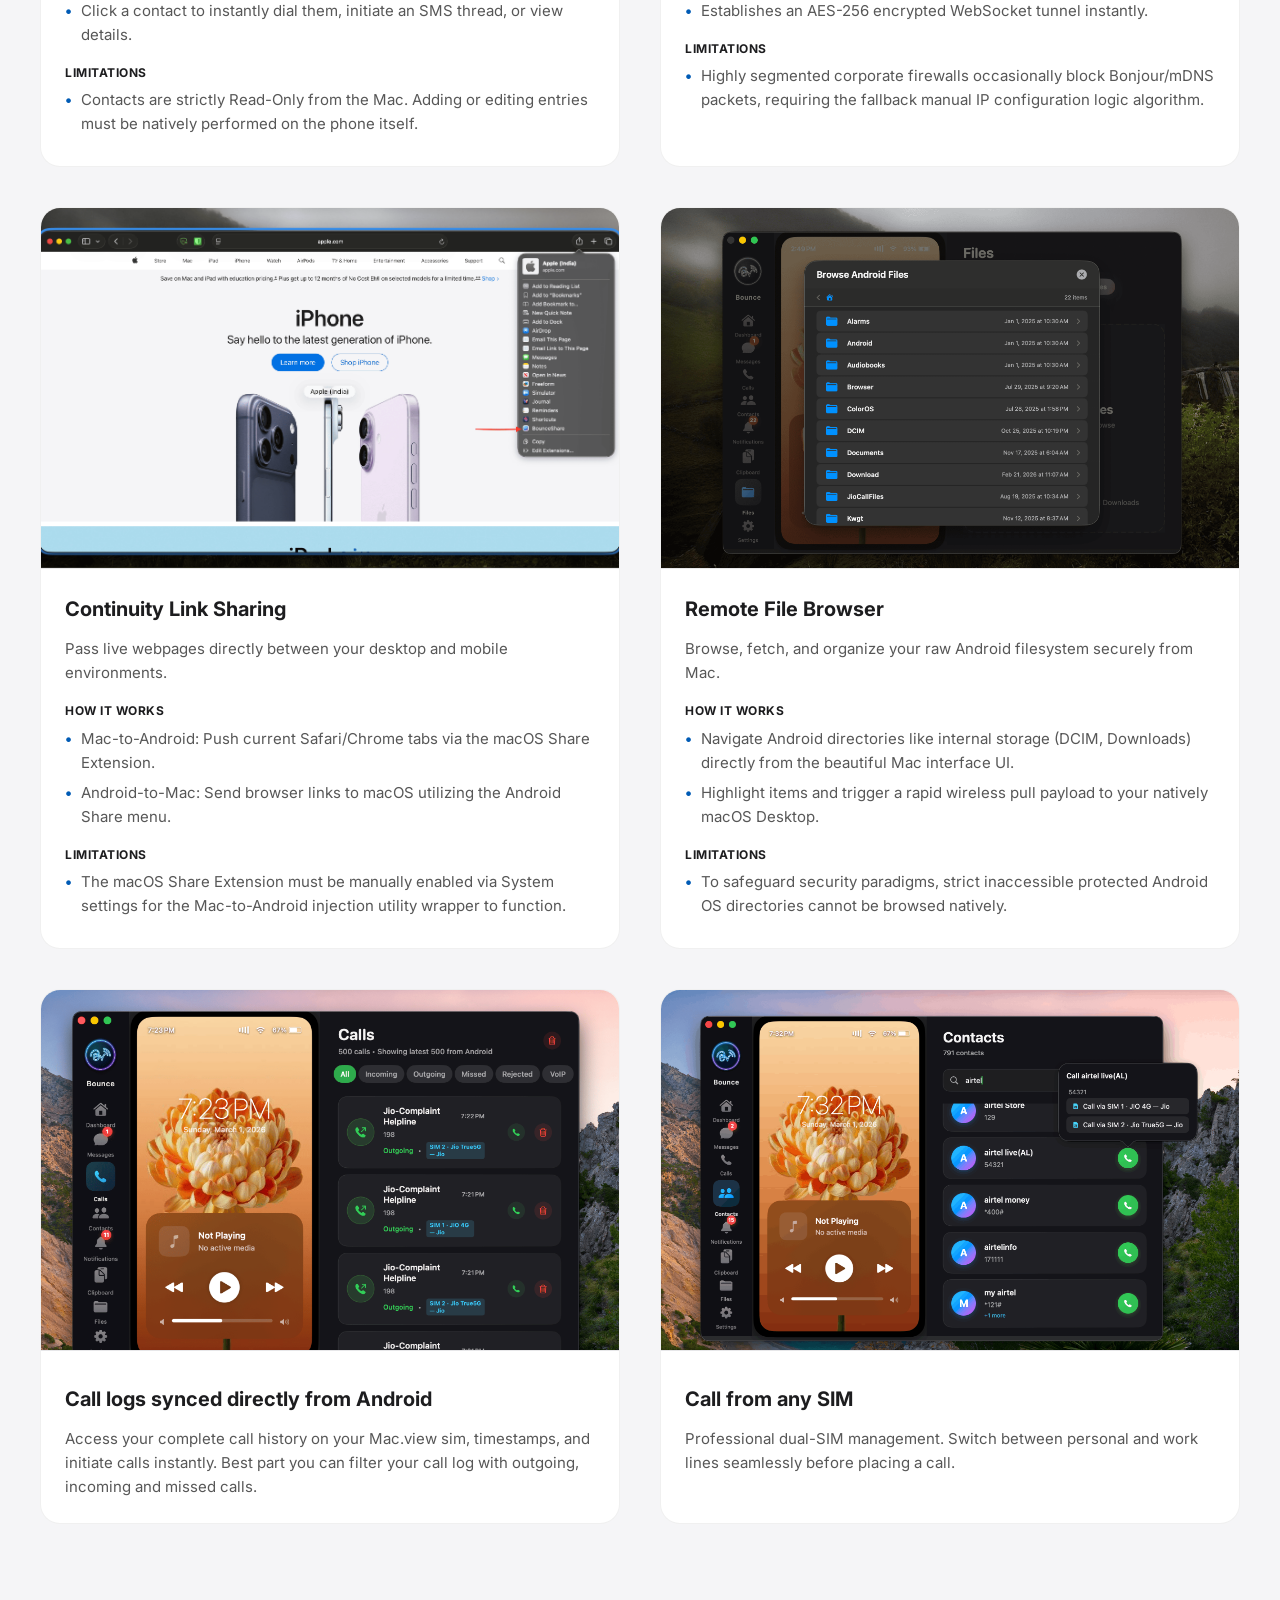
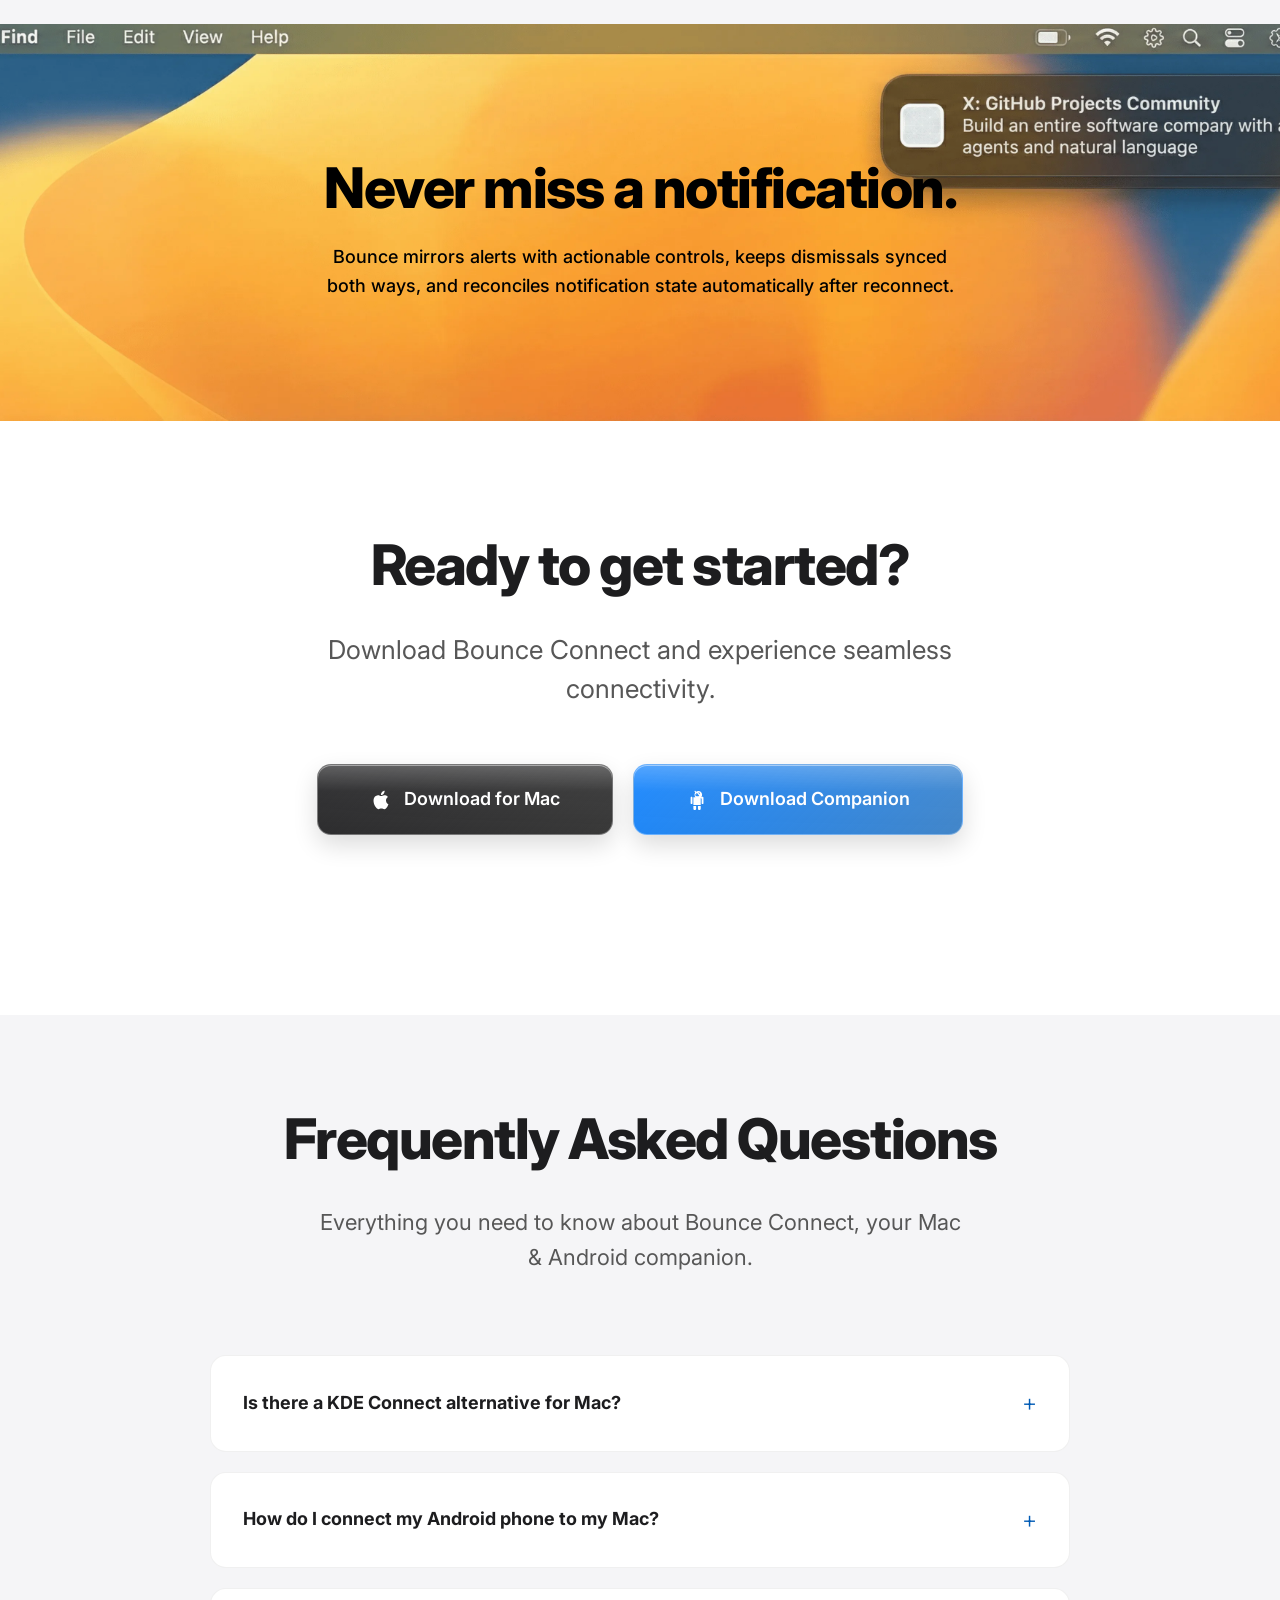
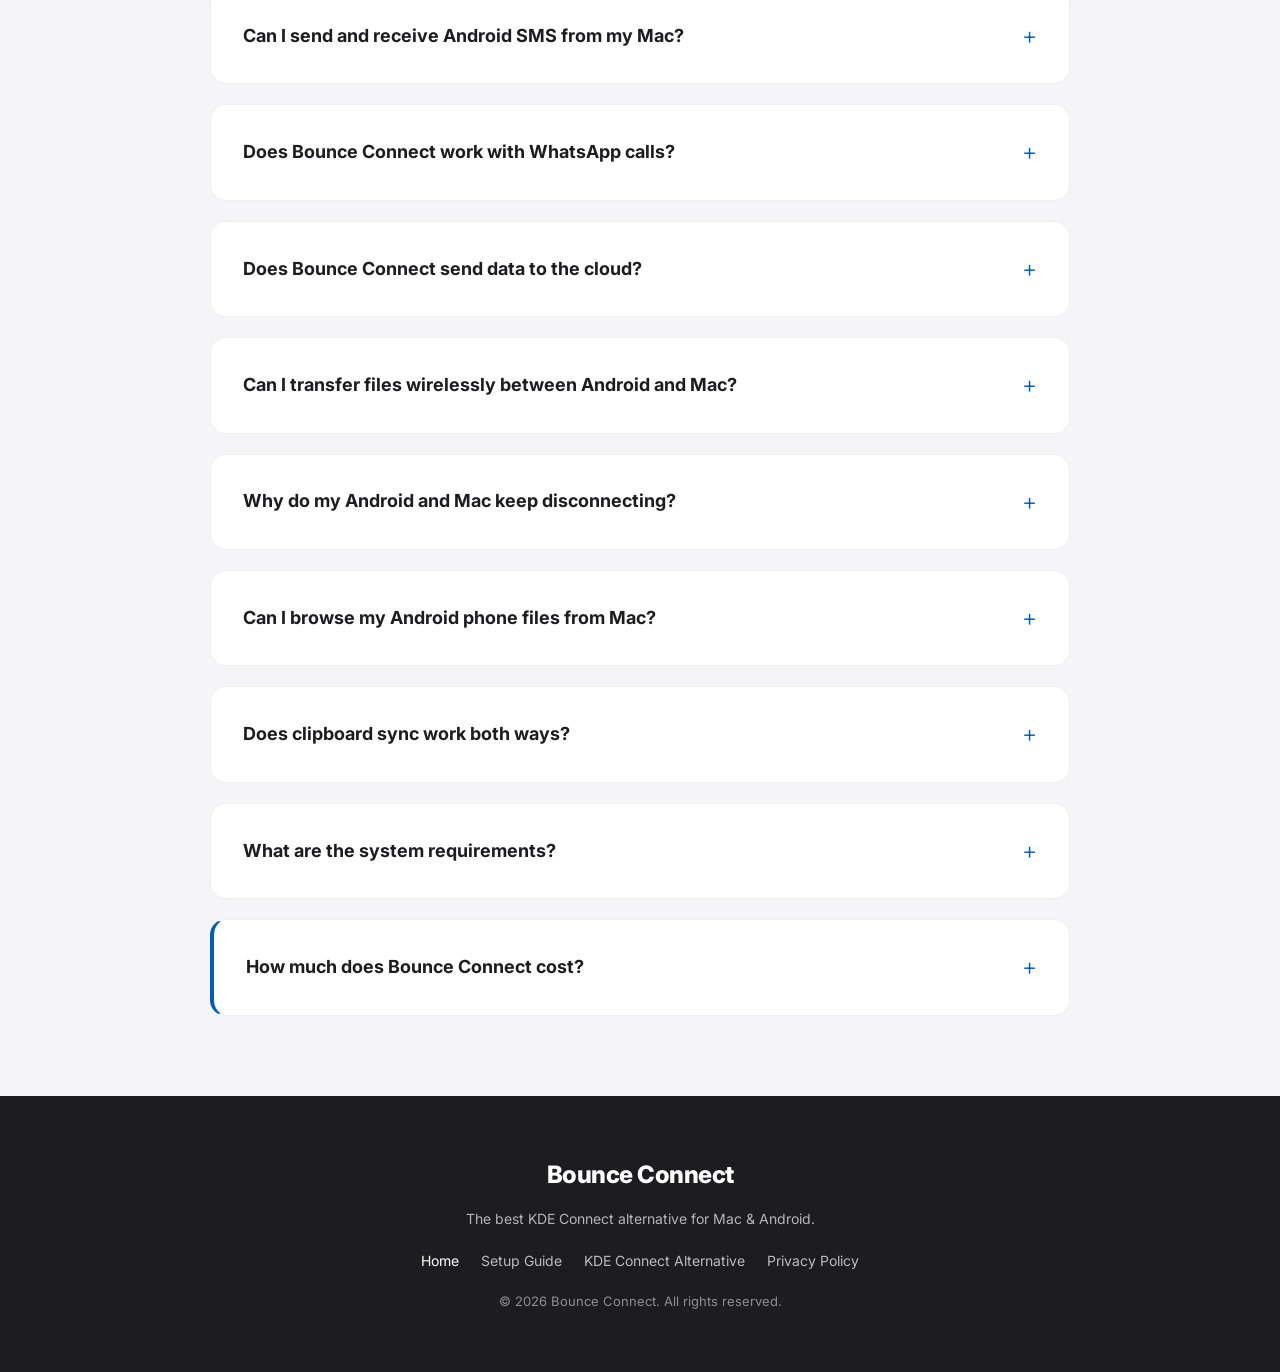
==== commit 910a9376: "Add floating animated button for carousel scrolling" ====
--- a/index.html
+++ b/index.html
@@ -1127,6 +1127,54 @@
             }
         }
 
+        .carousel-scroll-btn {
+            position: absolute;
+            right: -20px;
+            top: 300px;
+            /* Exact middle of the 560px tall mobile screenshot (20px top padding + 280px half-height) */
+            transform: translateY(-50%);
+            width: 60px;
+            height: 60px;
+            background: linear-gradient(135deg, var(--accent-cyan), var(--accent-purple));
+            border-radius: 50%;
+            display: flex;
+            align-items: center;
+            justify-content: center;
+            color: white;
+            cursor: pointer;
+            box-shadow: 0 8px 20px rgba(0, 122, 255, 0.25), inset 0 2px 0 rgba(255, 255, 255, 0.2);
+            z-index: 10;
+            animation: bounceRight 2s infinite;
+            transition: all 0.3s cubic-bezier(0.4, 0, 0.2, 1);
+            border: none;
+            outline: none;
+        }
+
+        .carousel-scroll-btn:hover {
+            transform: translateY(-50%) scale(1.08);
+            box-shadow: 0 12px 28px rgba(0, 122, 255, 0.35), inset 0 2px 0 rgba(255, 255, 255, 0.2);
+            animation: none;
+        }
+
+        .carousel-scroll-btn.hidden {
+            opacity: 0;
+            visibility: hidden;
+            pointer-events: none;
+            transform: translateY(-50%) scale(0.8);
+        }
+
+        @keyframes bounceRight {
+
+            0%,
+            100% {
+                transform: translateY(-50%) translateX(0);
+            }
+
+            50% {
+                transform: translateY(-50%) translateX(10px);
+            }
+        }
+
         .scroll-hint svg {
             width: 20px;
             height: 20px
@@ -3073,6 +3121,15 @@
                             </div>
                         </div>
                     </div>
+
+                    <!-- Floating Animated Arrow Button -->
+                    <button id="carouselScrollBtn" class="carousel-scroll-btn" aria-label="Scroll features"
+                        onclick="document.querySelector('.carousel-wrapper').scrollBy({left: 440, behavior: 'smooth'})">
+                        <svg width="28" height="28" viewBox="0 0 24 24" fill="none" stroke="currentColor"
+                            stroke-width="2.5" stroke-linecap="round" stroke-linejoin="round">
+                            <path d="M5 12h14M12 5l7 7-7 7" />
+                        </svg>
+                    </button>
 
                     <div class="scroll-hint">
                         <svg fill="currentColor" viewBox="0 0 24 24">
@@ -4048,12 +4105,27 @@
         // Close modal with Escape key
         document.addEventListener('keydown', function (e) {
             if (e.key === 'Escape') {
-                document.querySelectorAll('.download-modal.active').forEach(modal => {
-                    modal.classList.remove('active');
-                });
-                document.body.style.overflow = '';
+                closeMacModal();
+                closeAndroidModal();
+                closeContactModal();
             }
         });
+
+        // Carousel Arrow Visibility Toggle
+        const carouselWrapper = document.querySelector('.carousel-wrapper');
+        const carouselScrollBtn = document.getElementById('carouselScrollBtn');
+
+        if (carouselWrapper && carouselScrollBtn) {
+            carouselWrapper.addEventListener('scroll', () => {
+                const maxScroll = carouselWrapper.scrollWidth - carouselWrapper.clientWidth;
+                // Using 10px threshold for stability across different browsers/zooms
+                if (carouselWrapper.scrollLeft >= maxScroll - 10) {
+                    carouselScrollBtn.classList.add('hidden');
+                } else {
+                    carouselScrollBtn.classList.remove('hidden');
+                }
+            }, { passive: true });
+        }
 
         // Attach to all download buttons
         document.addEventListener('DOMContentLoaded', function () {
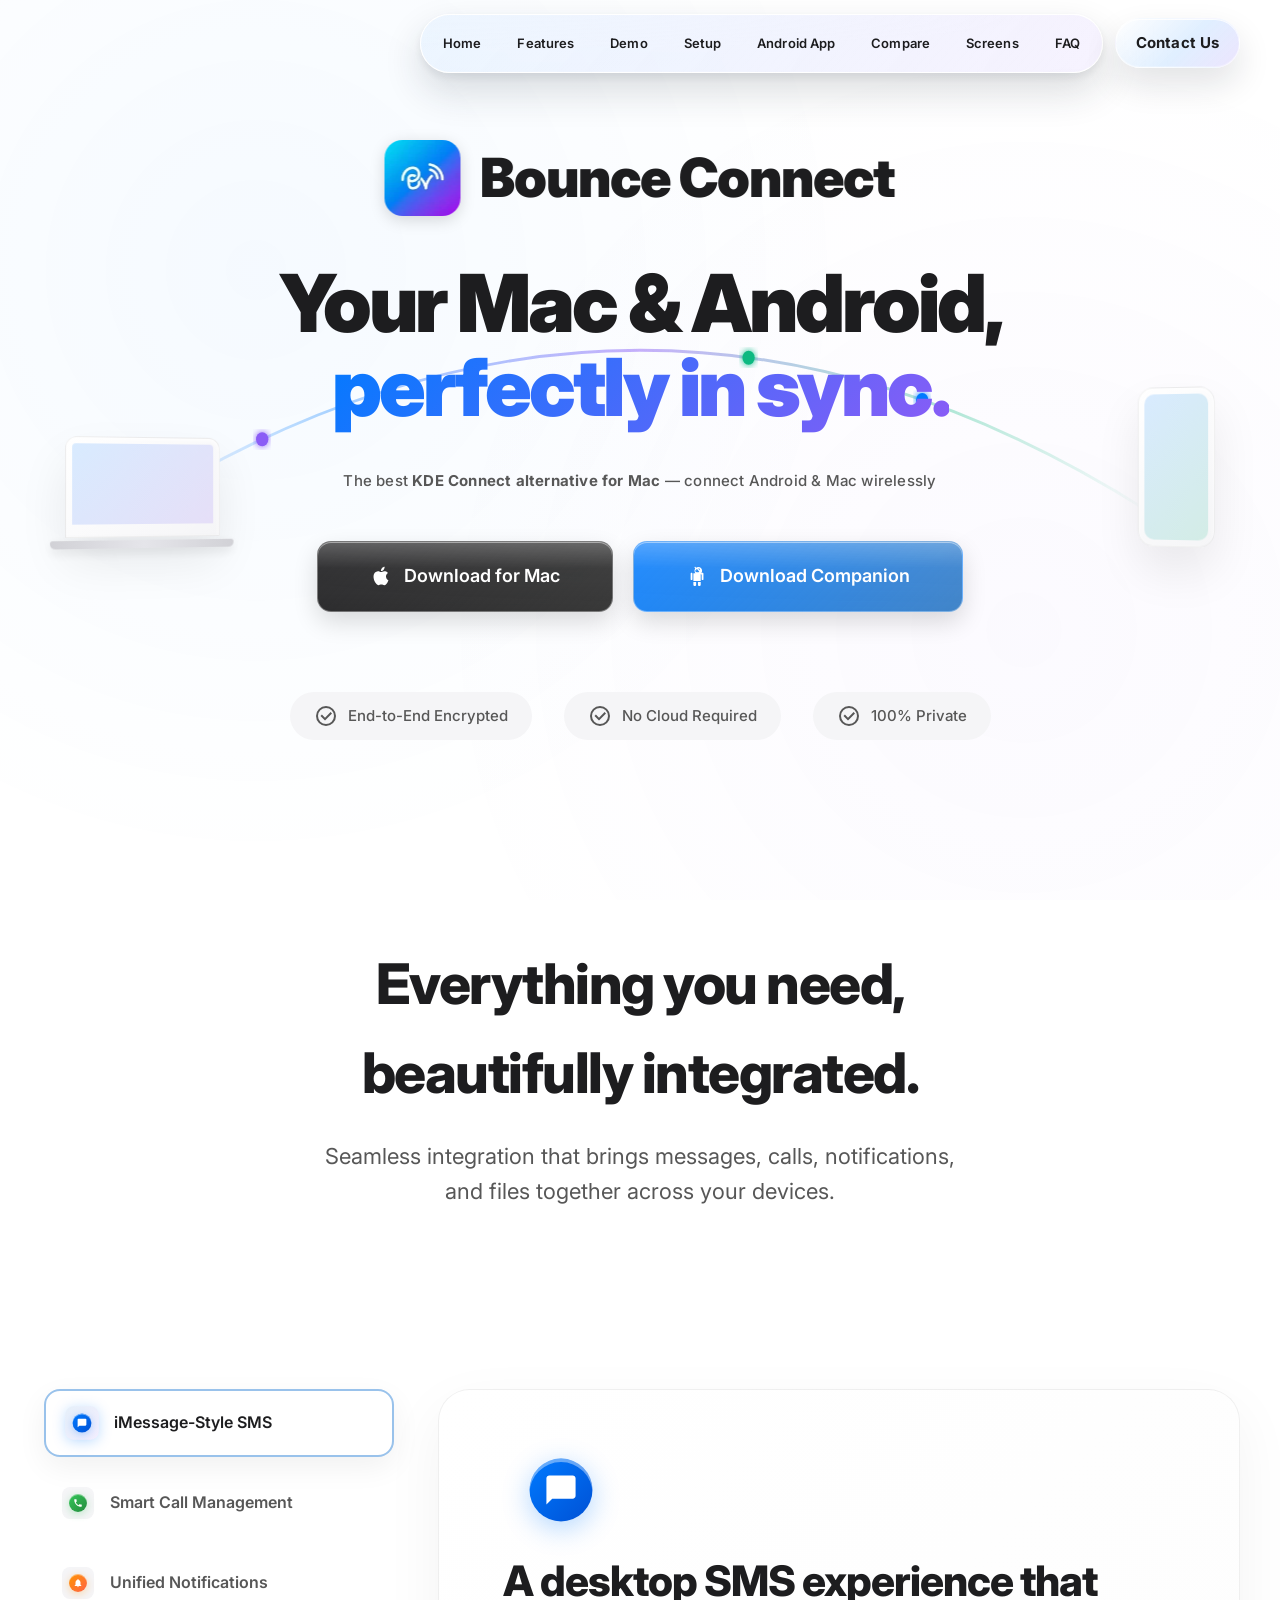
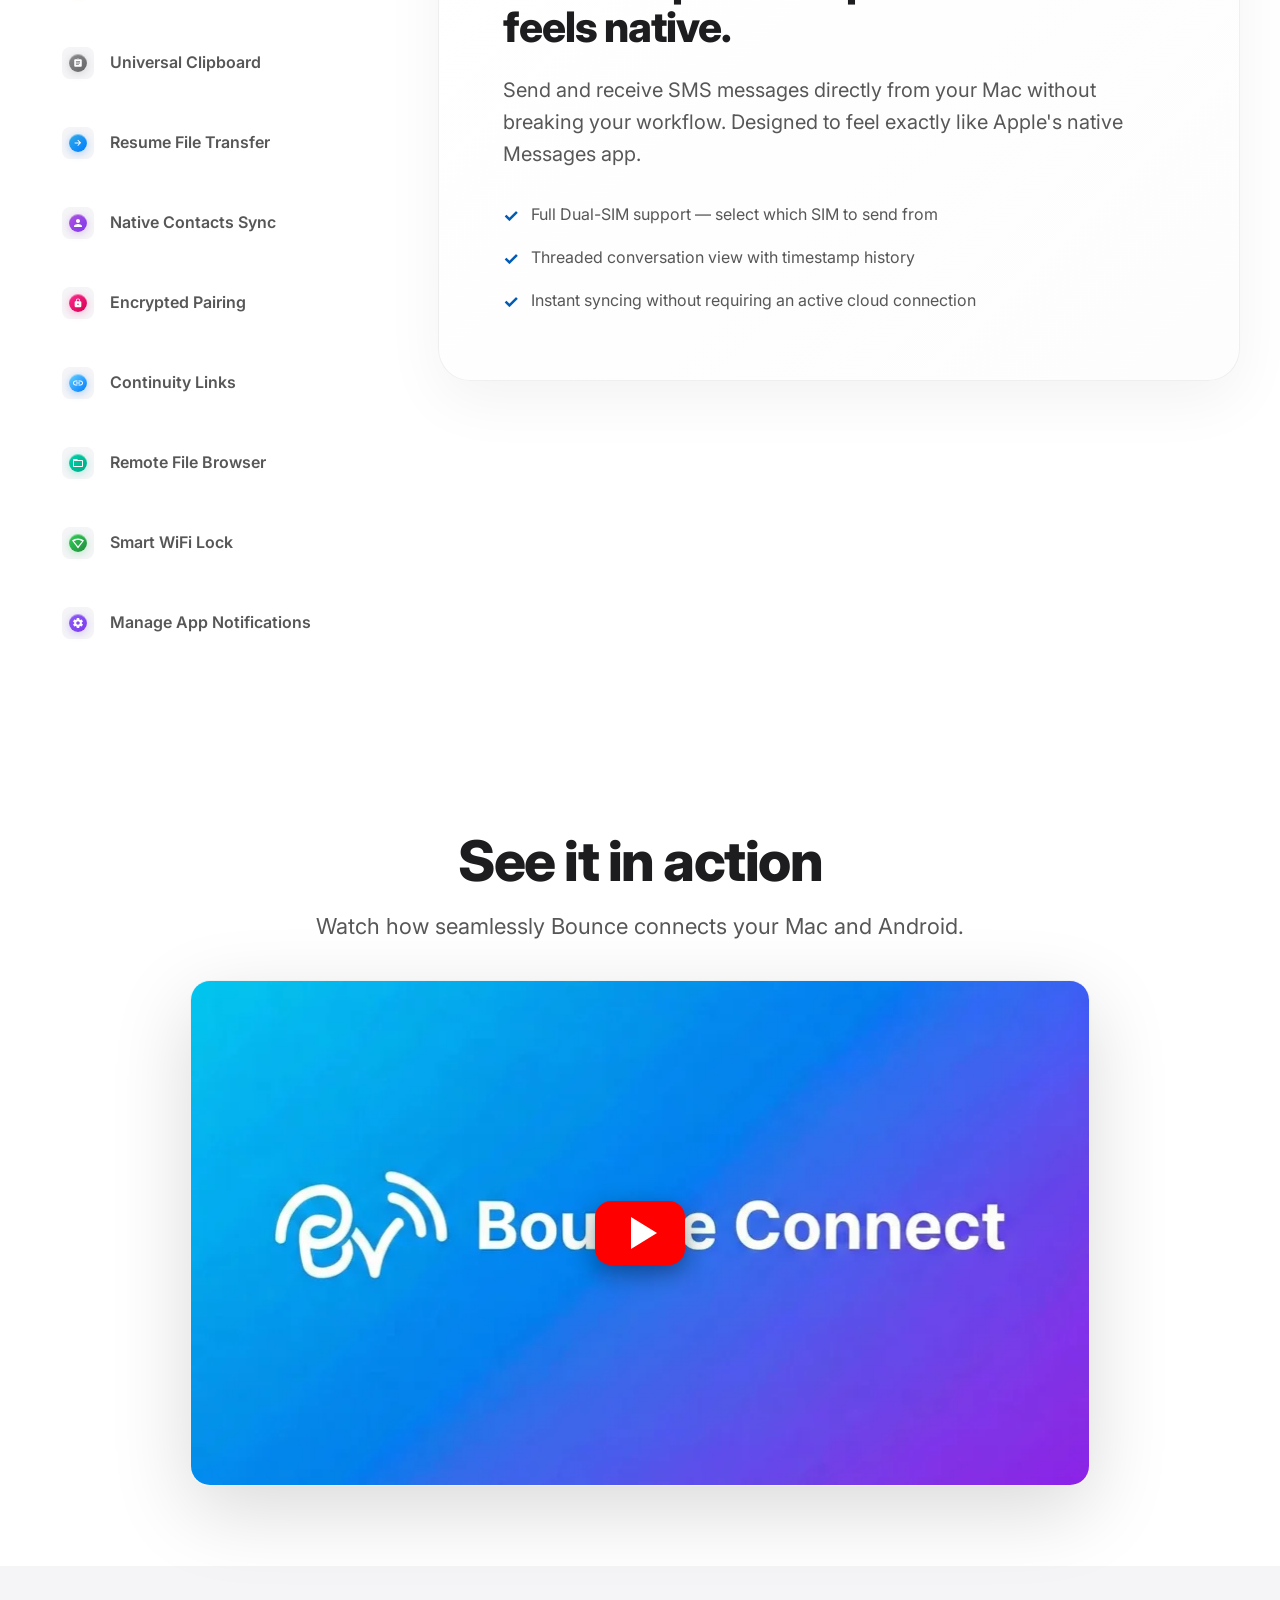
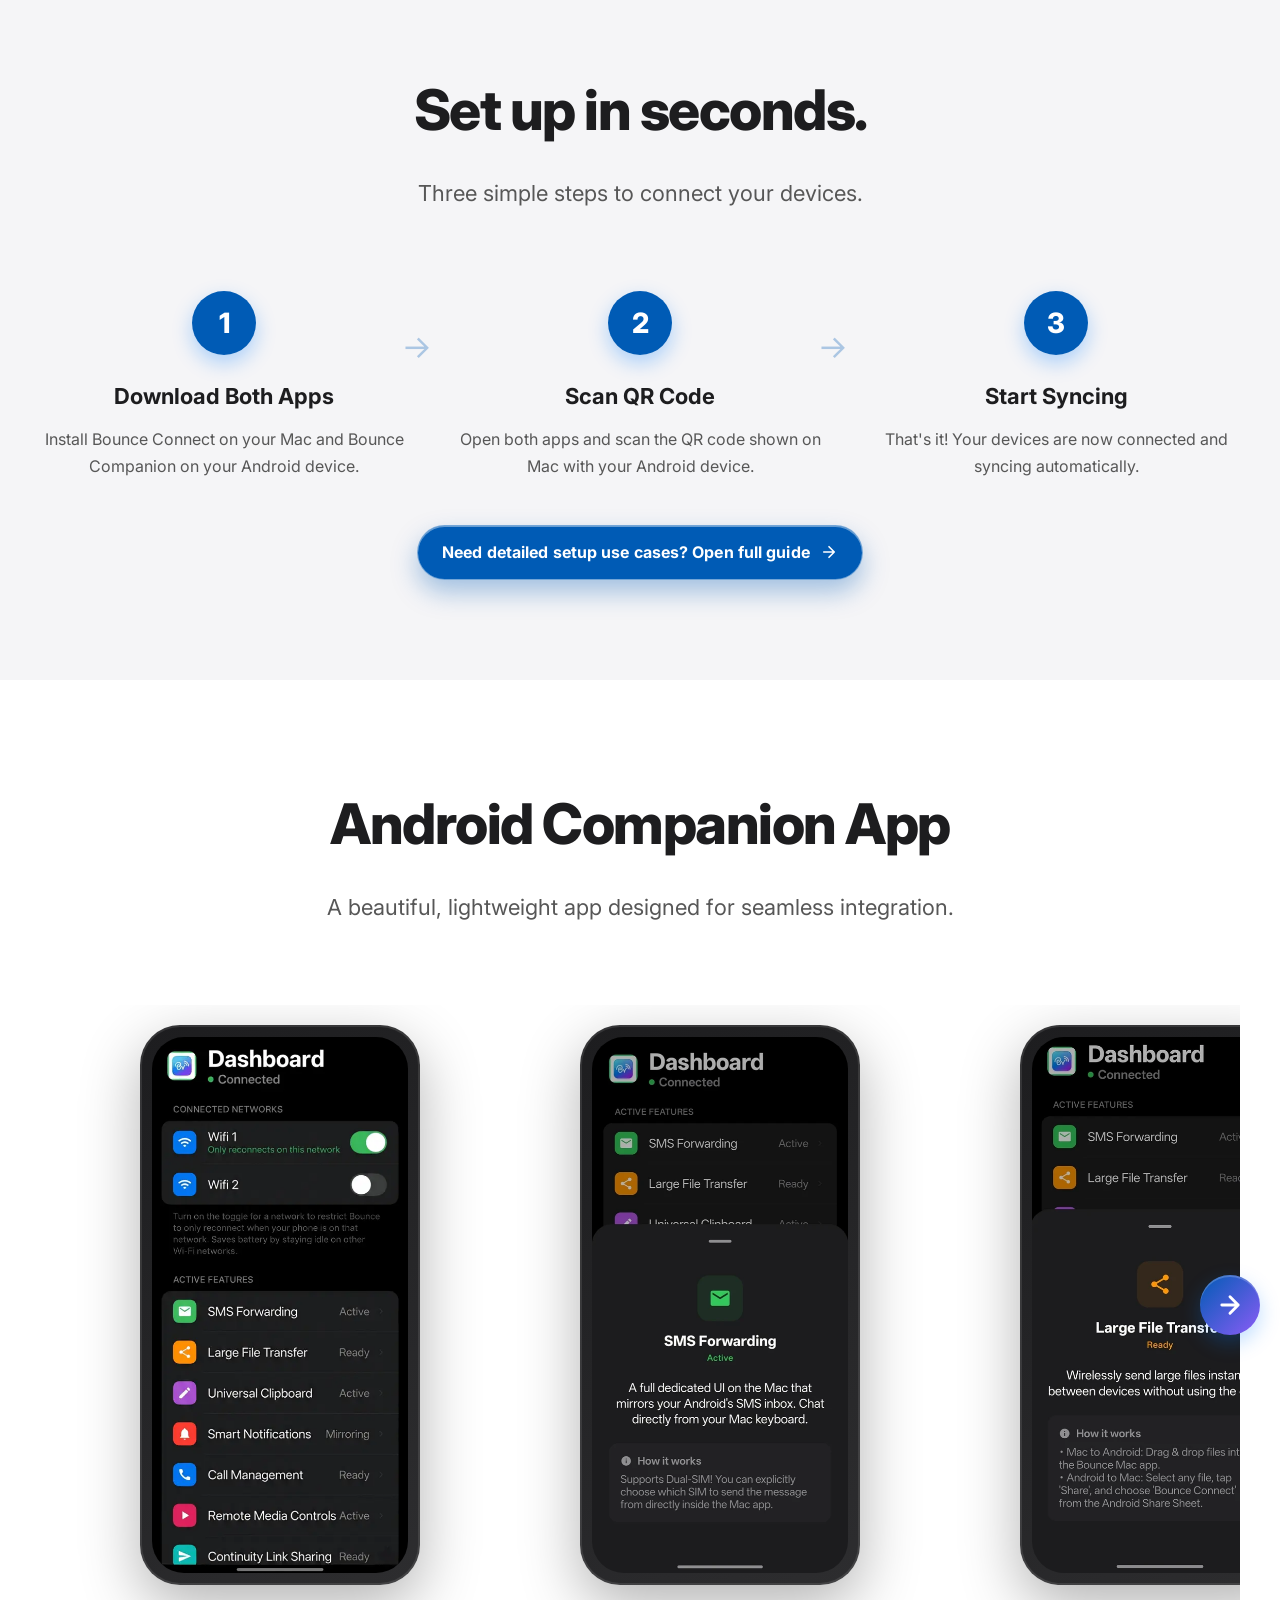
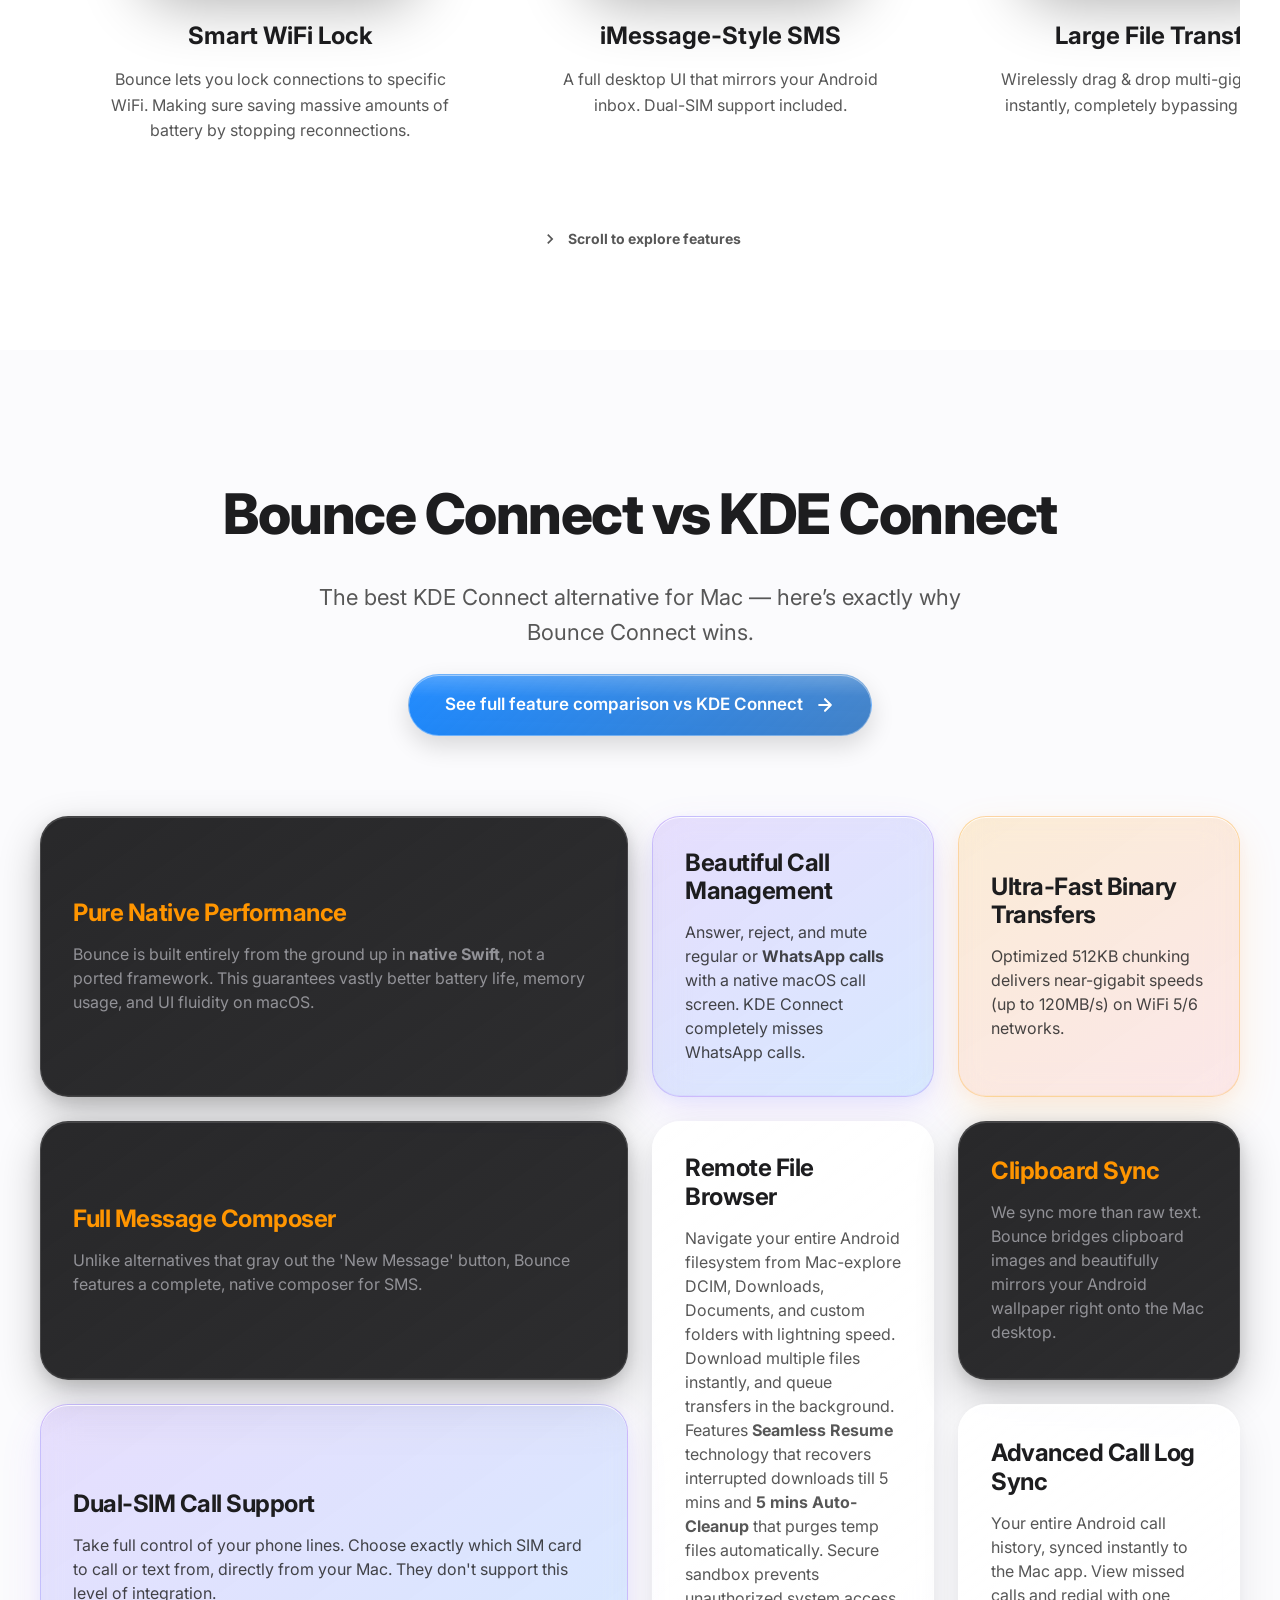
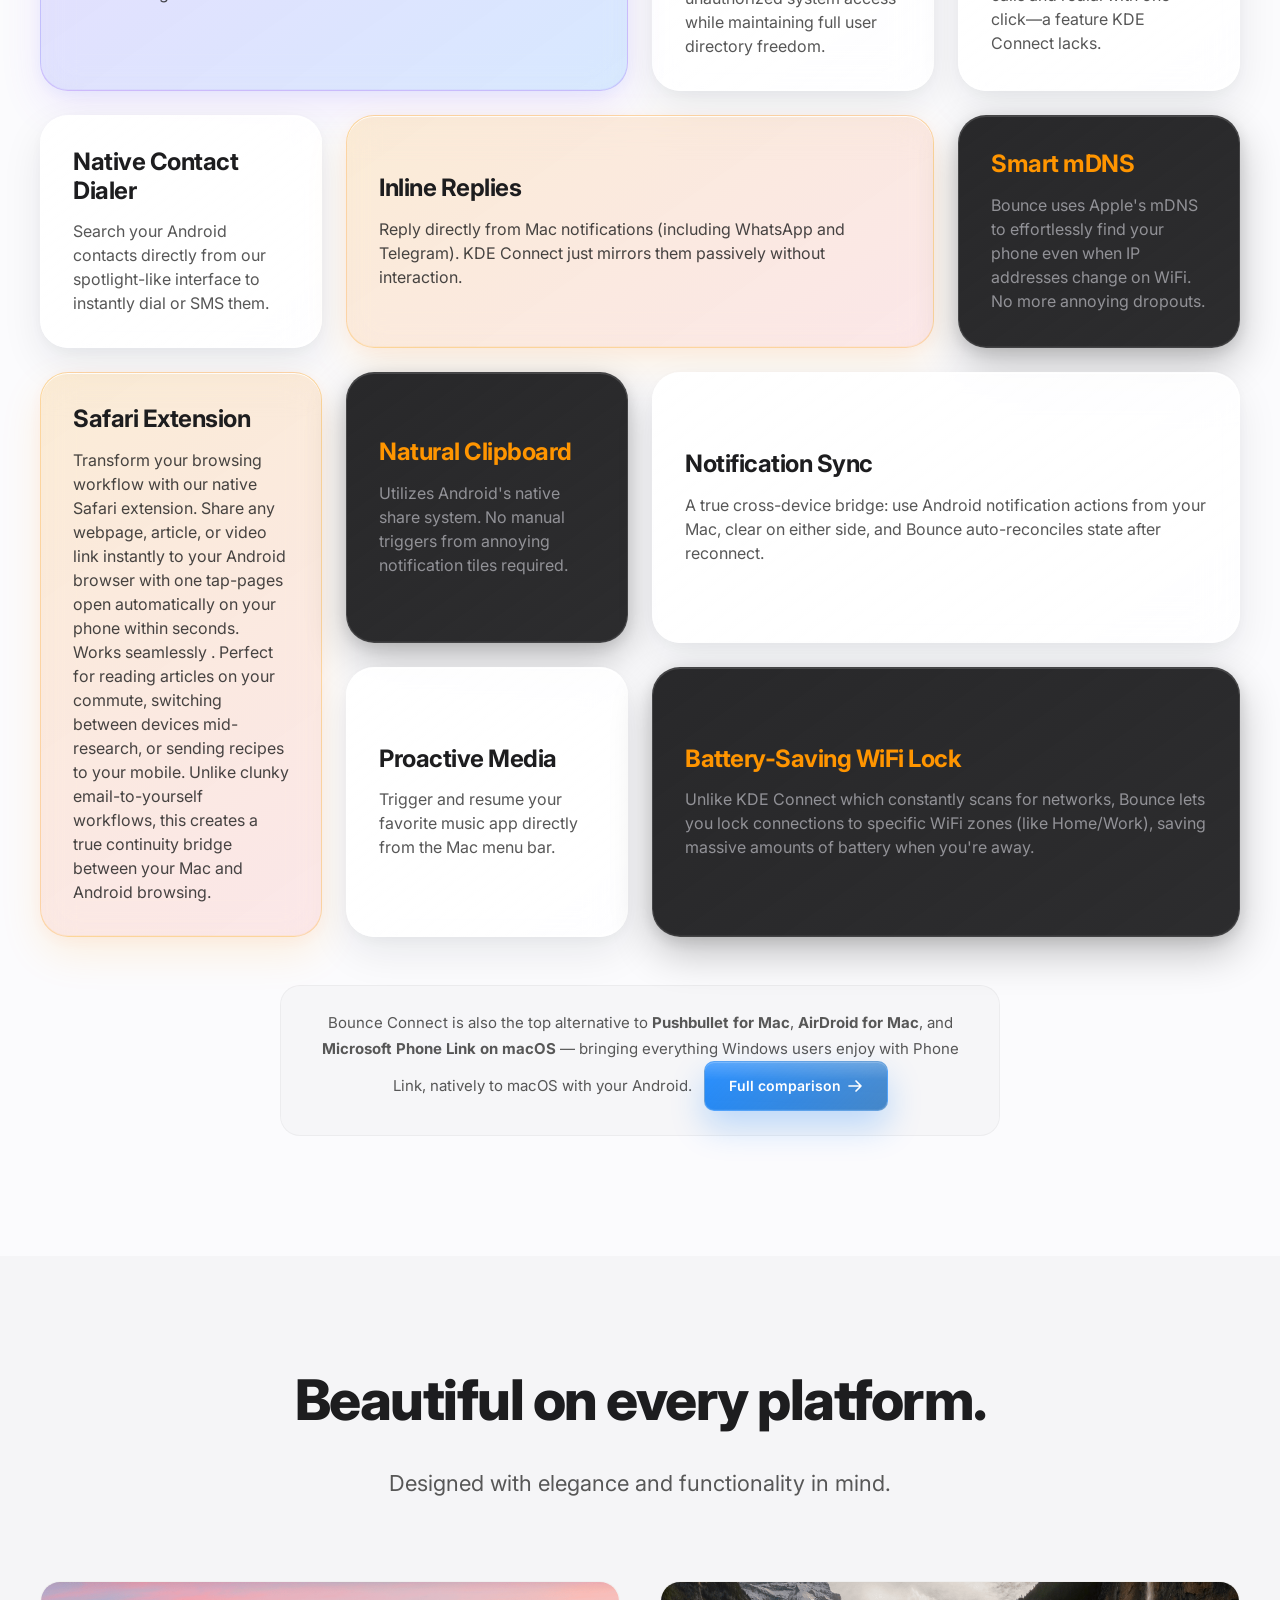
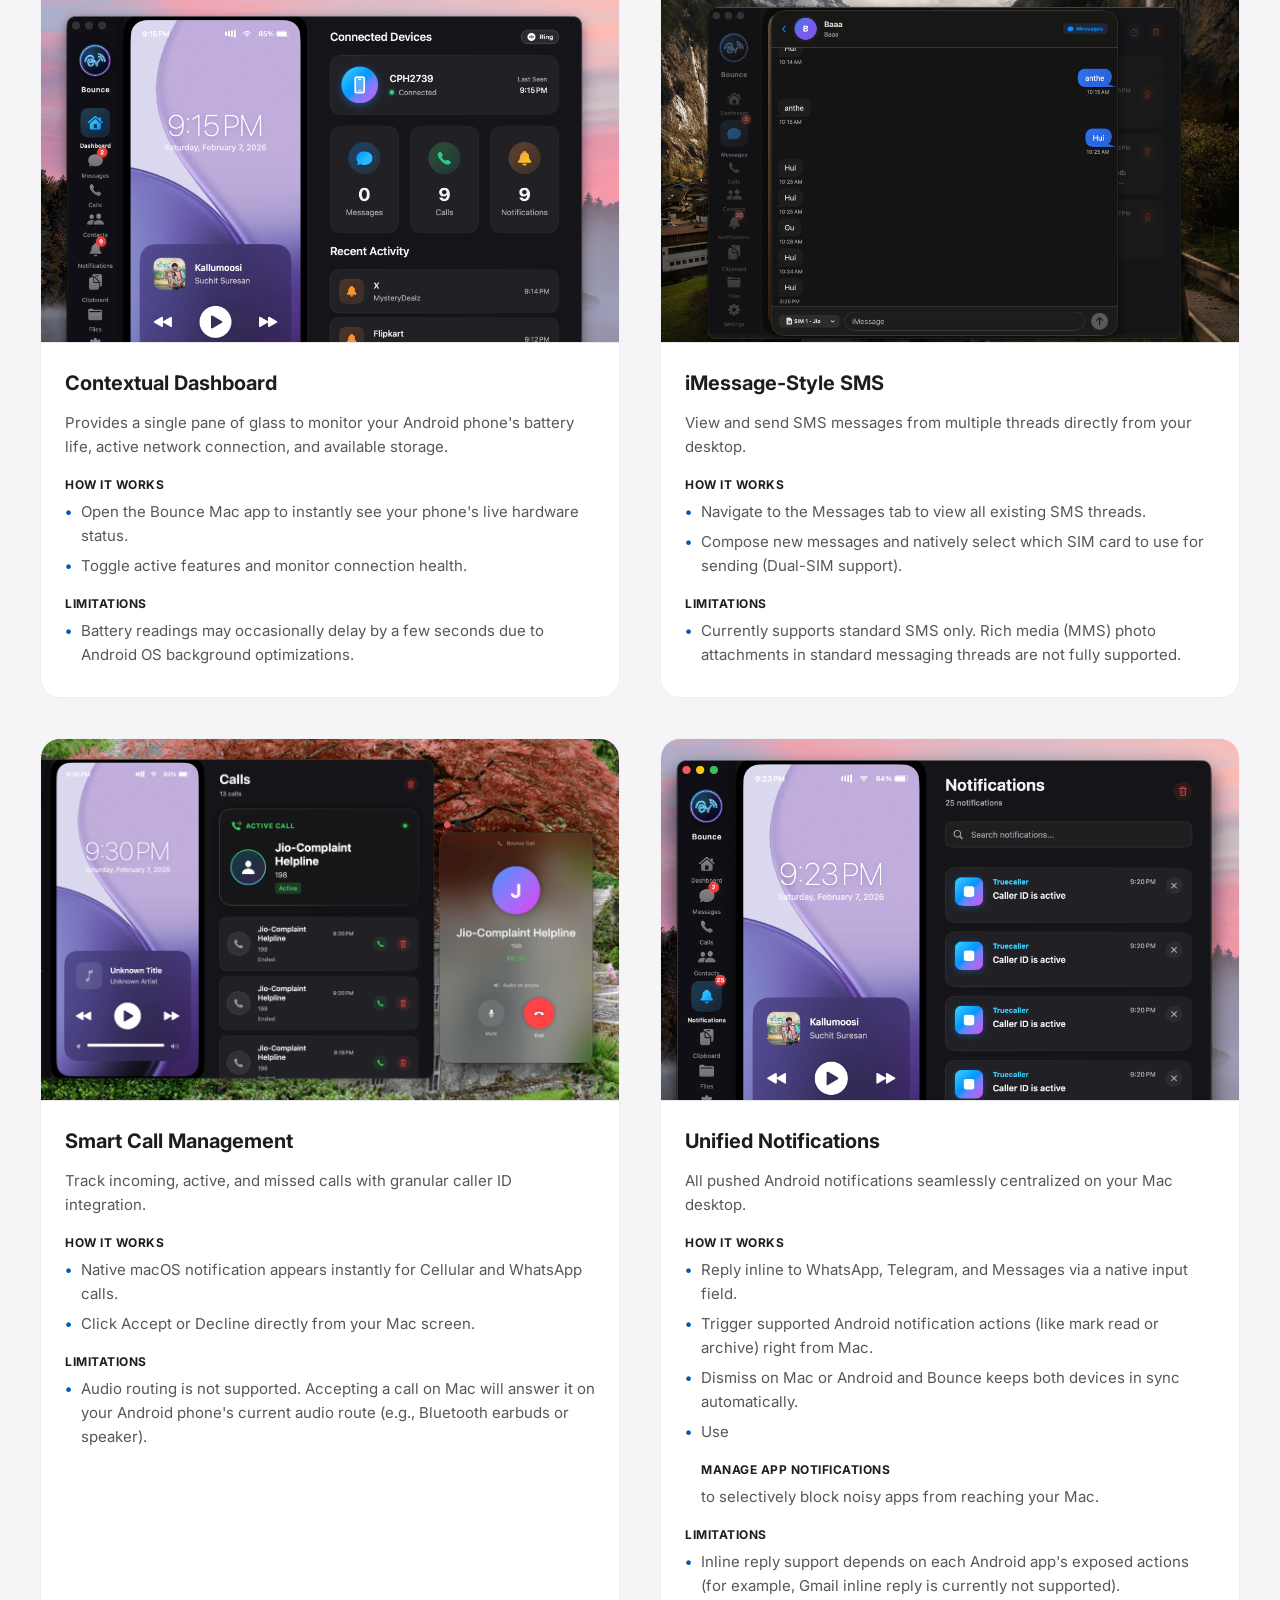
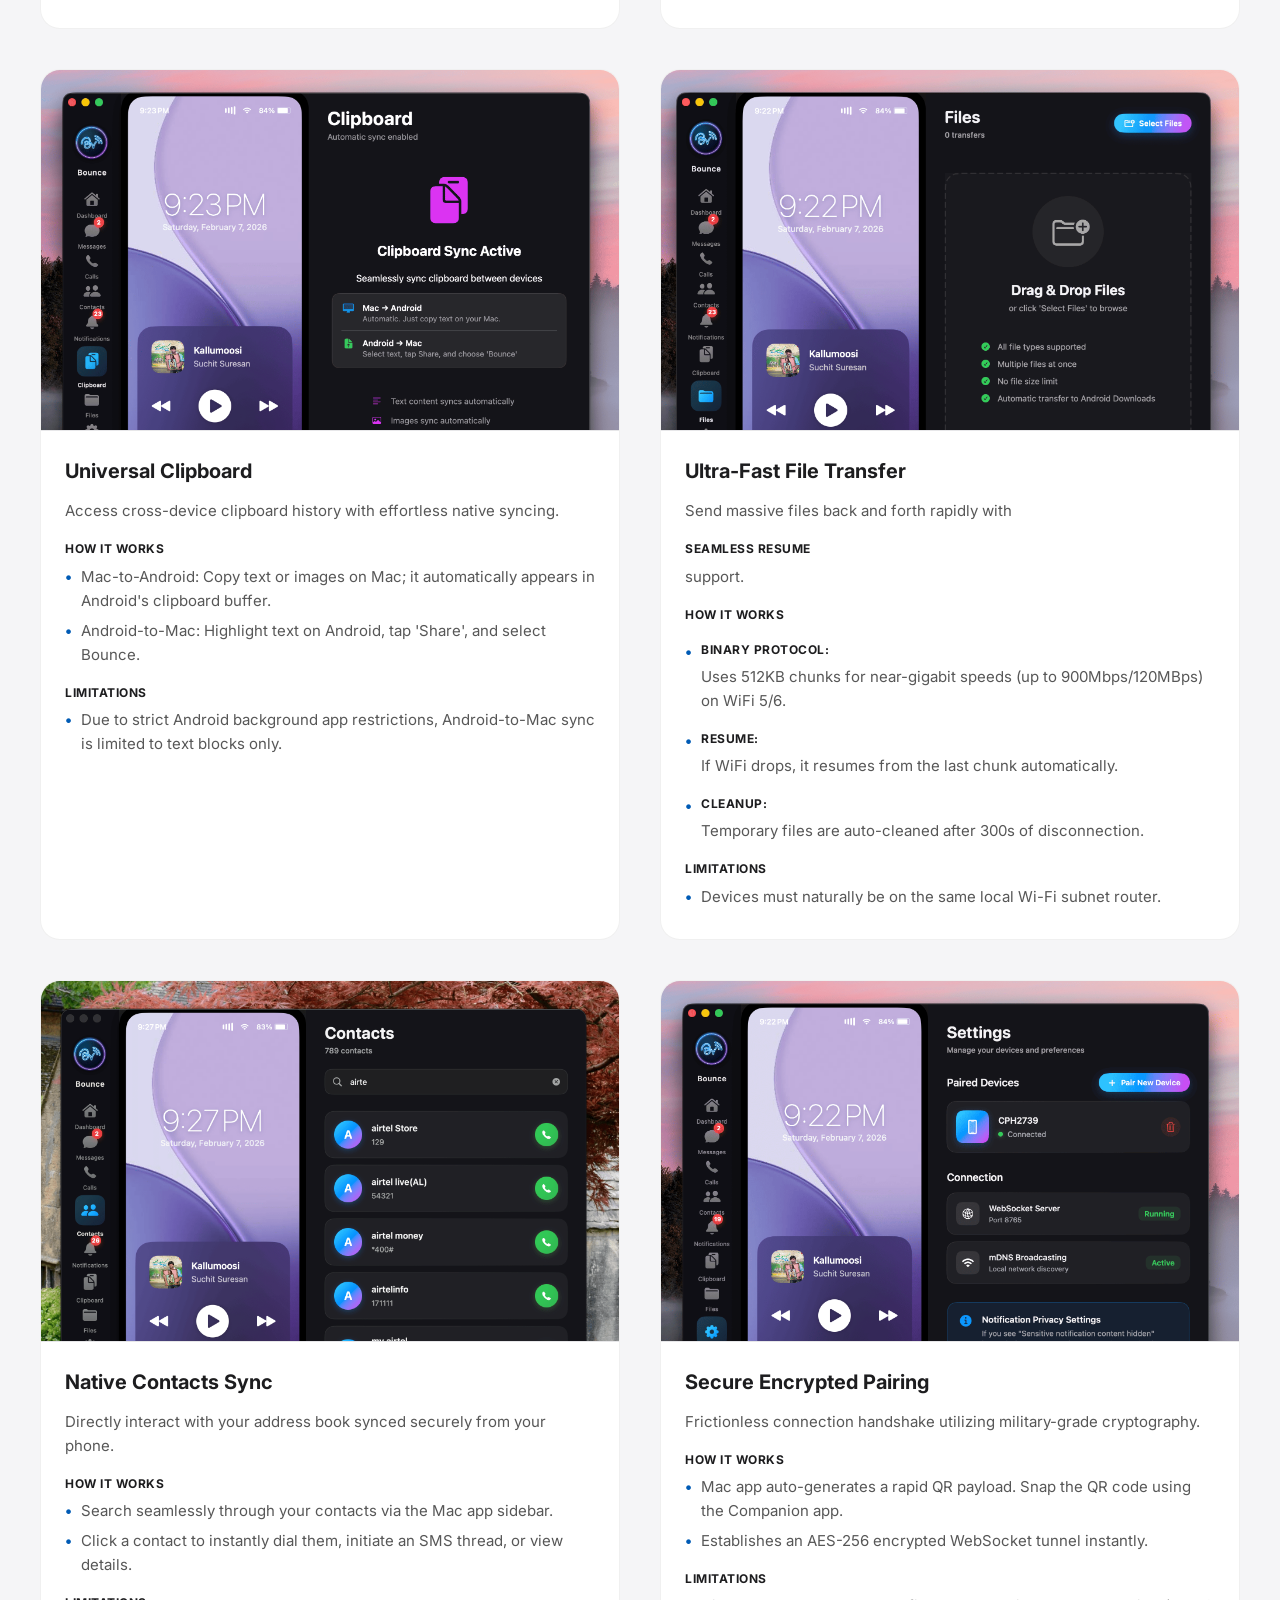
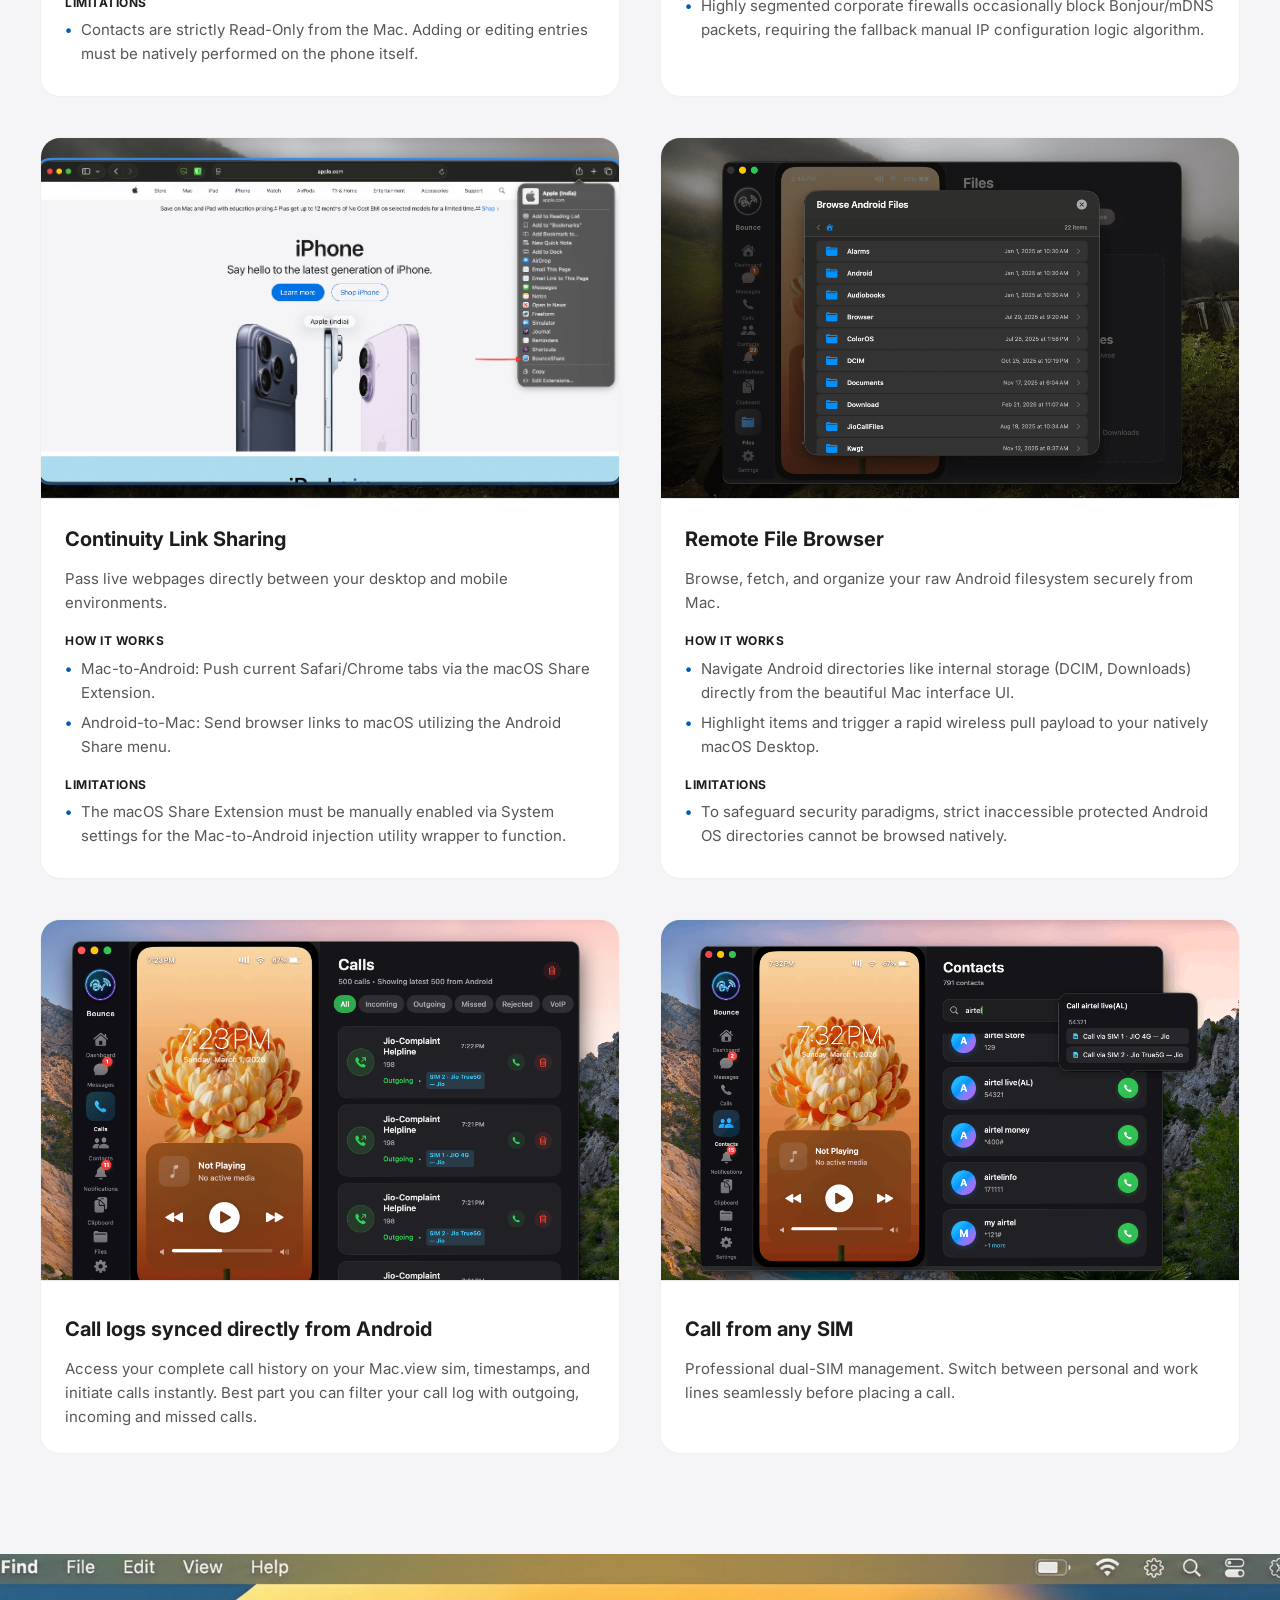
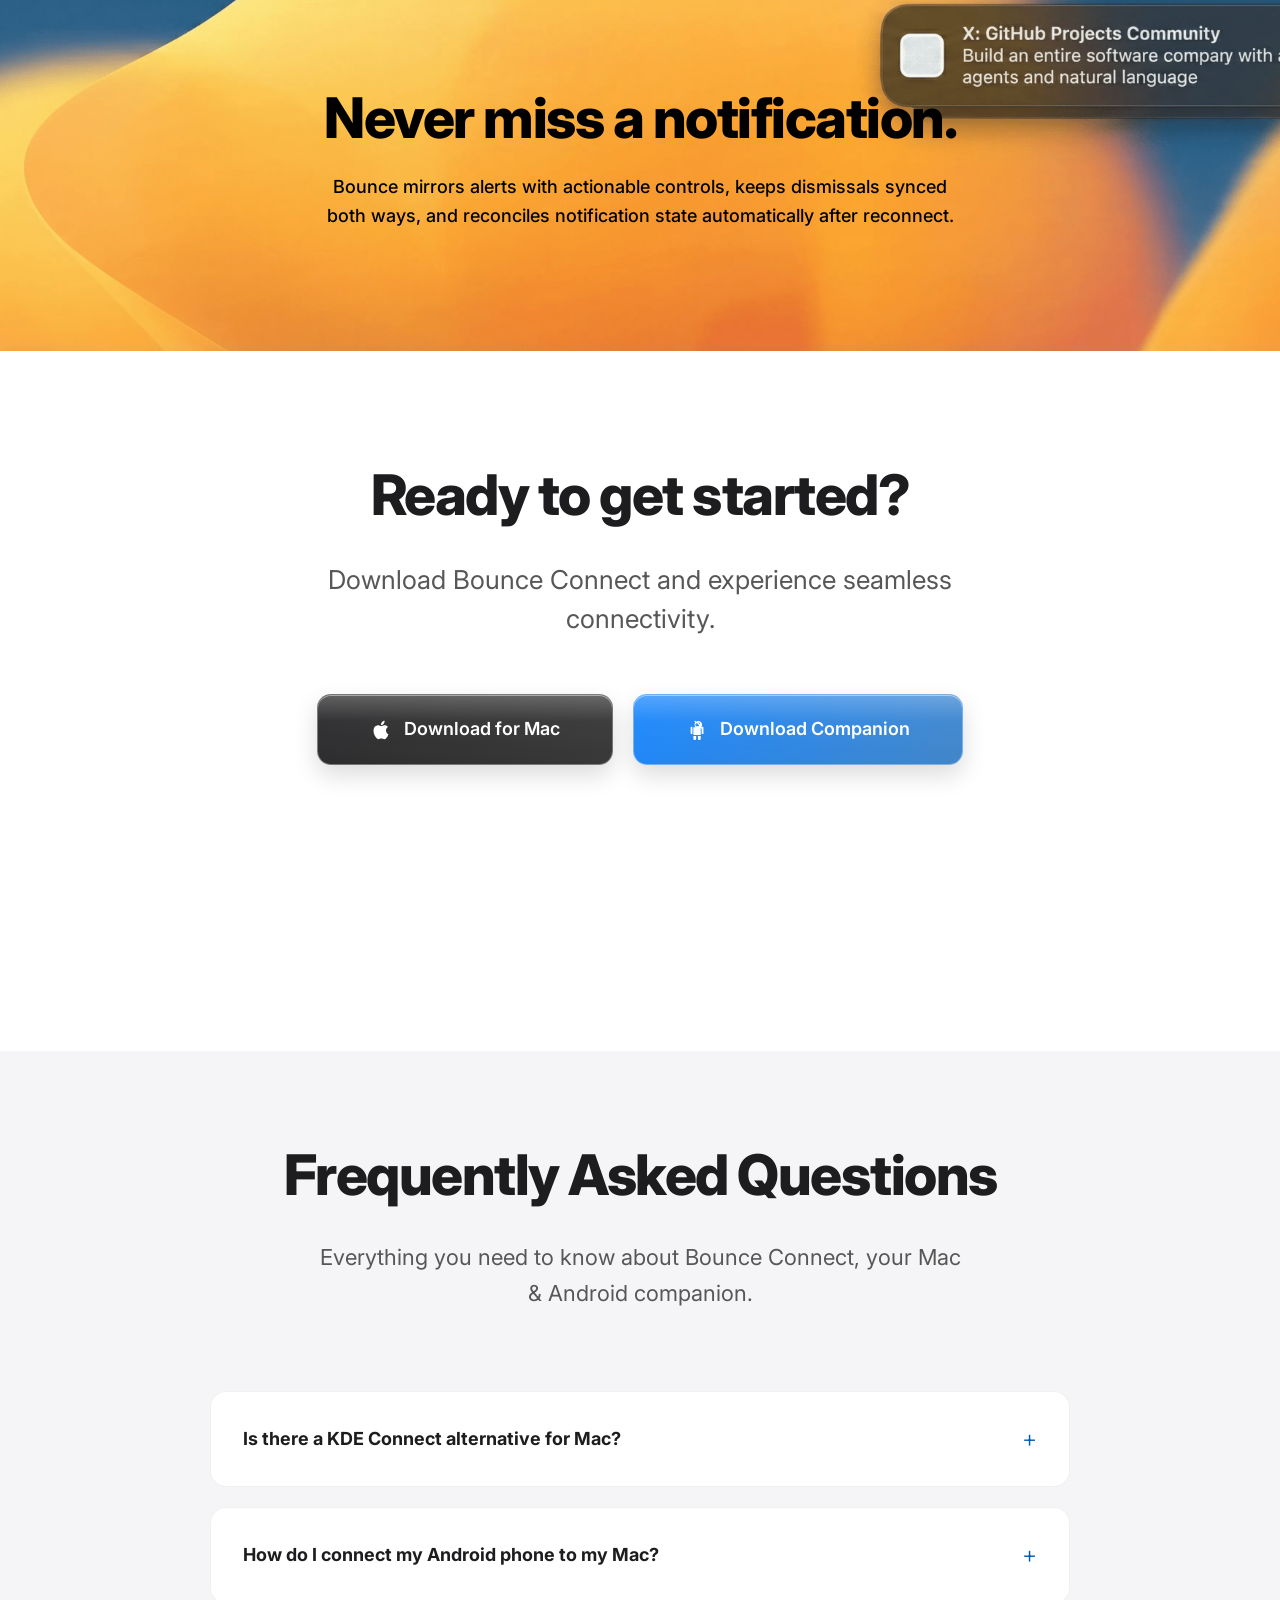
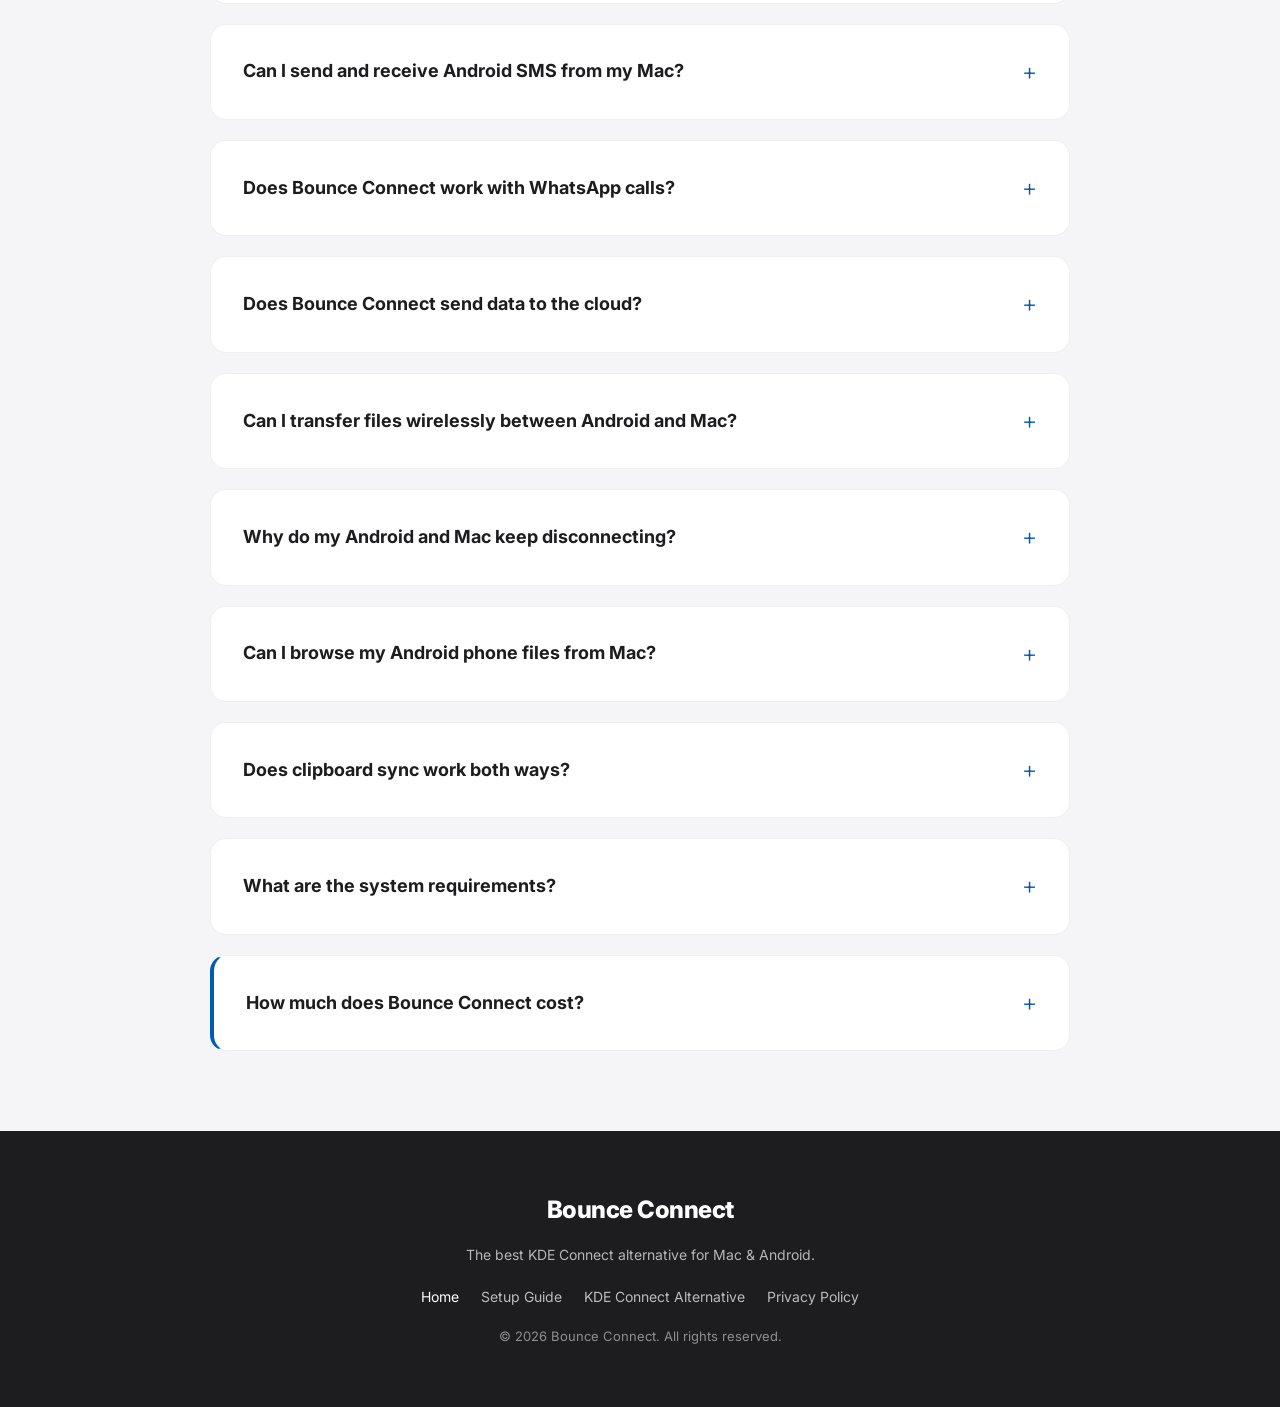
==== commit 54d0e6fd: "Implement animated logo and style adjustments Added animated logo functionality and adjusted styles " ====
--- a/index.html
+++ b/index.html
@@ -399,7 +399,92 @@
             font-size: 26px;
             font-weight: 800;
             color: var(--text-primary);
-            letter-spacing: -0.5px
+            letter-spacing: -0.5px;
+            margin: 0;
+            padding: 0;
+            white-space: nowrap;
+        }
+
+        /* Animated Logo */
+        .animated-logo-container {
+            position: fixed;
+            top: 140px;
+            left: 50%;
+            /* Translate X centers the container initially. Scale down shrinks from center. */
+            transform: translateX(-50%) scale(1);
+            transform-origin: center center;
+            z-index: 1001;
+            /* Above header */
+            will-change: transform;
+            pointer-events: none;
+            /* Let clicks pass through when animating */
+        }
+
+        .levitate-wrapper {
+            display: flex;
+            align-items: center;
+            gap: 20px;
+            animation: levitate 6s ease-in-out infinite;
+            transition: transform 0.4s ease-out;
+            will-change: transform;
+        }
+
+        .animated-logo-container.in-header {
+            pointer-events: auto;
+            /* Clickable when in header */
+        }
+
+        .animated-logo-container.in-header .levitate-wrapper {
+            animation: none;
+            transform: translateY(0);
+        }
+
+        @keyframes levitate {
+
+            0%,
+            100% {
+                transform: translateY(0);
+            }
+
+            50% {
+                transform: translateY(-15px);
+            }
+        }
+
+        .animated-logo-img {
+            width: 76px;
+            height: 76px;
+            border-radius: 18px;
+            object-fit: cover;
+            box-shadow: 0 4px 16px rgba(0, 0, 0, 0.15);
+            /* Removed width/height animation for smoother 60fps performance */
+        }
+
+        .animated-logo-text {
+            font-size: 54px;
+            font-weight: 900;
+            color: var(--text-primary);
+            letter-spacing: -1px;
+            margin: 0;
+            /* Important for h1 */
+            line-height: 1;
+            /* Anti-aliasing during GPU matrix scale to prevent jitter */
+            -webkit-font-smoothing: antialiased;
+            backface-visibility: hidden;
+            transform: translateZ(0);
+        }
+
+        /* Hide the static header logo and text initially */
+        .header-logo-placeholder {
+            width: 42px;
+            height: 42px;
+            visibility: hidden;
+        }
+
+        .header-text-placeholder {
+            /* Approximate width of "Bounce Connect" text to prevent layout shift */
+            width: 190px;
+            visibility: hidden;
         }
 
         .header-actions {
@@ -481,13 +566,16 @@
         }
 
         .hero {
-            padding: 90px 0 100px;
+            padding: 300px 0 100px;
+            /* Increased top padding to make room for absolute logo */
             text-align: center;
             position: relative;
-            isolation: isolate
-        }
-
-        h1 {
+            isolation: isolate;
+            min-height: 700px;
+        }
+
+        /* The old H1 is now H2 */
+        .hero-main-title {
             font-size: 80px;
             font-weight: 900;
             line-height: 1.05;
@@ -1564,6 +1652,31 @@
                 margin-bottom: 16px
             }
 
+            .hero-main-title {
+                font-size: 40px;
+                letter-spacing: -1.5px;
+                margin-bottom: 16px
+            }
+
+            .animated-logo-container {
+                top: 150px;
+                gap: 12px;
+            }
+
+            .animated-logo-img {
+                width: 60px;
+                height: 60px;
+                border-radius: 16px;
+            }
+
+            .animated-logo-text {
+                font-size: 36px;
+            }
+
+            .hero {
+                padding: 120px 0 60px;
+            }
+
             .hero-subtitle {
                 font-size: 18px;
                 margin-bottom: 24px
@@ -2470,10 +2583,9 @@
     <header id="header">
         <div class="container">
             <div class="header-content">
-                <div class="logo-container">
-                    <img fetchpriority="high" loading="eager" src="logo.webp" alt="Bounce Connect Logo" class="logo-img"
-                        onerror="this.style.display='none'">
-                    <div class="logo">Bounce Connect</div>
+                <div class="logo-container" id="headerLogoContainer">
+                    <div class="header-logo-placeholder" id="headerLogoPlaceholder"></div>
+                    <div class="header-text-placeholder" id="headerTextPlaceholder"></div>
                 </div>
                 <div class="header-actions">
                     <nav class="liquid-nav" aria-label="Primary sections">
@@ -2513,7 +2625,14 @@
 
     <main>
 
-
+        <!-- Animated Logo that moves from Hero to Header -->
+        <div class="animated-logo-container" id="animatedLogo">
+            <div class="levitate-wrapper">
+                <img fetchpriority="high" loading="eager" src="logo.webp" alt="Bounce Connect Logo"
+                    class="animated-logo-img" id="animatedLogoImg" onerror="this.style.display='none'">
+                <h1 class="animated-logo-text logo" id="animatedLogoText">Bounce Connect</h1>
+            </div>
+        </div>
         <!-- Hero Section -->
         <section class="hero" id="hero">
             <!-- Hero Connection Animation -->
@@ -2572,21 +2691,16 @@
             </div>
 
             <div class="container">
-                <h1>Your Mac &amp; Android,<br><span
+                <h2 class="hero-main-title" style="margin-top: 24px;">Your Mac &amp; Android,<br><span
                         style="background:linear-gradient(135deg,#007aff,#8b5cf6);-webkit-background-clip:text;-webkit-text-fill-color:transparent;background-clip:text;">perfectly
-                        in sync.</span></h1>
-                <!-- SEO subheading -->
+                        in sync.</span></h2>
                 <p class="hero-seo-tag"
-                    style="font-size:15px;color:var(--text-secondary);margin-top:20px;margin-bottom:20px;font-weight:500;letter-spacing:0.2px;animation:fadeInUp 0.8s cubic-bezier(0.4,0,0.2,1) 0.35s backwards;">
+                    style="font-size:15px;color:var(--text-secondary);margin-top:40px;font-weight:500;letter-spacing:0.2px;animation:fadeInUp 0.8s cubic-bezier(0.4,0,0.2,1) 0.35s backwards;">
                     The best <strong>KDE Connect alternative for Mac</strong> &mdash; connect Android &amp; Mac
                     wirelessly
                 </p>
-                <p class="hero-subtitle">
-                    Seamless integration that brings messages, calls, notifications, and files together across your
-                    devices.
-                </p>
-
-                <div class="download-buttons">
+
+                <div class="download-buttons" style="margin-top: 48px;">
                     <a href="#" class="btn btn-mac">
                         <svg class="btn-icon" fill="currentColor" viewBox="0 0 24 24">
                             <path
@@ -2635,7 +2749,8 @@
                 <div class="section-header">
                     <h2 class="section-title">Everything you need,<br>beautifully integrated.</h2>
                     <p class="section-subtitle">
-                        Powerful features that work seamlessly together to enhance your workflow.
+                        Seamless integration that brings messages, calls, notifications, and files together across your
+                        devices.
                     </p>
                 </div>
             </div>
@@ -4004,6 +4119,80 @@
     </div>
 
     <script>
+        // JavaScript logo animation logic
+        const animatedLogo = document.getElementById('animatedLogo');
+        const animatedLogoImg = document.getElementById('animatedLogoImg');
+        const animatedLogoText = document.getElementById('animatedLogoText');
+
+        const headerLogoPlaceholder = document.getElementById('headerLogoPlaceholder');
+        const headerTextPlaceholder = document.getElementById('headerTextPlaceholder');
+        const headerLogoContainer = document.getElementById('headerLogoContainer');
+        const headerEl = document.getElementById('header');
+
+        // Cached Logo Dimensions to prevent layout thrashing (stuttering)
+        let cachedTargetX = 0;
+        let cachedTargetY = 0;
+        let isLogoLayoutCached = false;
+
+        window.addEventListener('resize', () => {
+            isLogoLayoutCached = false;
+        });
+
+        function calculateLogoAnimation(scrollY) {
+            const ANIMATION_START = 0;
+            const ANIMATION_END = 120; // Pixels to scroll before animation is complete
+
+            if (!animatedLogo || !headerLogoContainer) return;
+
+            // Compute layout only once (or on resize) to prevent severe layout thrashing (stutter)
+            if (!isLogoLayoutCached) {
+                const rect = headerLogoContainer.getBoundingClientRect();
+                // Since header is sticky top:0, getBoundingClientRect is reliably absolute to viewport
+                cachedTargetX = rect.left + (rect.width / 2);
+                cachedTargetY = rect.top + (rect.height / 2);
+                isLogoLayoutCached = true;
+            }
+
+            // Direct calculate progress (0 to 1) perfectly synced to scroll (fixes throwing lag)
+            let progress = (scrollY - ANIMATION_START) / (ANIMATION_END - ANIMATION_START);
+            progress = Math.max(0, Math.min(1, progress));
+
+            // Easing function for smoother movement curve
+            const easeProgress = 1 - Math.pow(1 - progress, 3);
+
+            const START_TOP = 140;
+            const sourceHeight = 76; // Use constant instead of querying DOM
+            const END_SCALE = 0.52;
+
+            const viewportCenterX = window.innerWidth / 2;
+
+            // Interpolate position relative to the page to eliminate the "throwing" sensation
+            // When progress is 0, element moves up exactly synced with the page scroll.
+            // When progress is 1, element is perfectly locked to the target header position.
+            const startCenterYScreen = START_TOP + sourceHeight / 2 - scrollY;
+            const currentCenterYScreen = startCenterYScreen * (1 - easeProgress) + cachedTargetY * easeProgress;
+
+            const startCenterXScreen = viewportCenterX;
+            const currentCenterXScreen = startCenterXScreen * (1 - easeProgress) + cachedTargetX * easeProgress;
+
+            const deltaX = currentCenterXScreen - viewportCenterX;
+            const deltaY = currentCenterYScreen - (START_TOP + sourceHeight / 2);
+
+            const scale = 1 - easeProgress * (1 - END_SCALE);
+            const currentX = easeProgress * deltaX;
+            const currentY = easeProgress * deltaY;
+
+            // Hardcode subpixel rendering (translate3d) to engage hardware accel natively
+            animatedLogo.style.transform = `translate3d(calc(-50% + ${currentX}px), ${currentY}px, 0) scale(${scale})`;
+
+            // Toggle interactive elements
+            if (progress === 1) {
+                animatedLogo.classList.add('in-header');
+            } else {
+                animatedLogo.classList.remove('in-header');
+            }
+        }
+
         // Feature Layout Interactivity
         function activateFeature(index) {
             // 1. Remove active class from all tabs
@@ -4175,6 +4364,9 @@
                 }
             }
 
+            // 3. Logo Animation Effect
+            calculateLogoAnimation(currentScrollY);
+
             ticking = false;
         }
 
@@ -4202,6 +4394,12 @@
                 }
             });
         }, observerOptions);
+
+        // Run logo animation calculation once on load to set initial state
+        setTimeout(() => {
+            // Instantly snap to target on load
+            calculateLogoAnimation(window.pageYOffset || 0);
+        }, 50);
 
         document.querySelectorAll('.animate-on-scroll').forEach(el => {
             observer.observe(el);
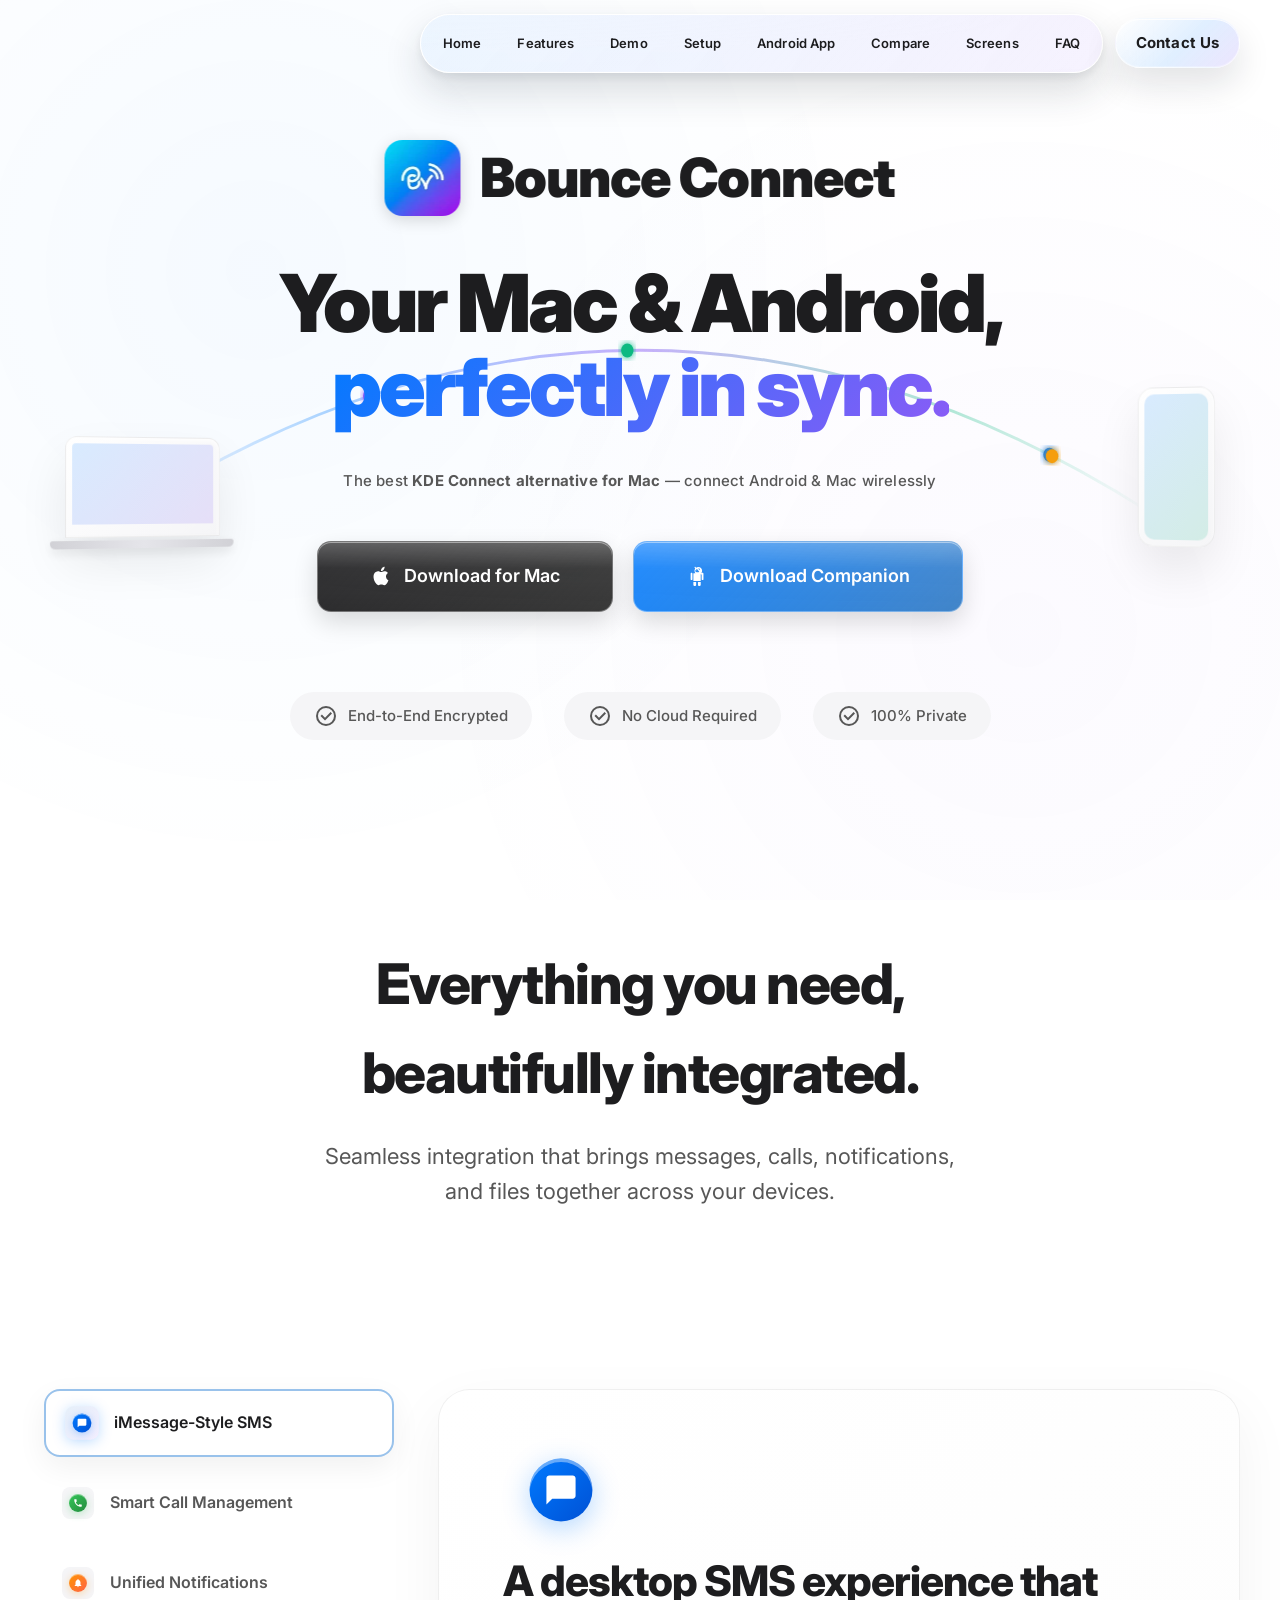
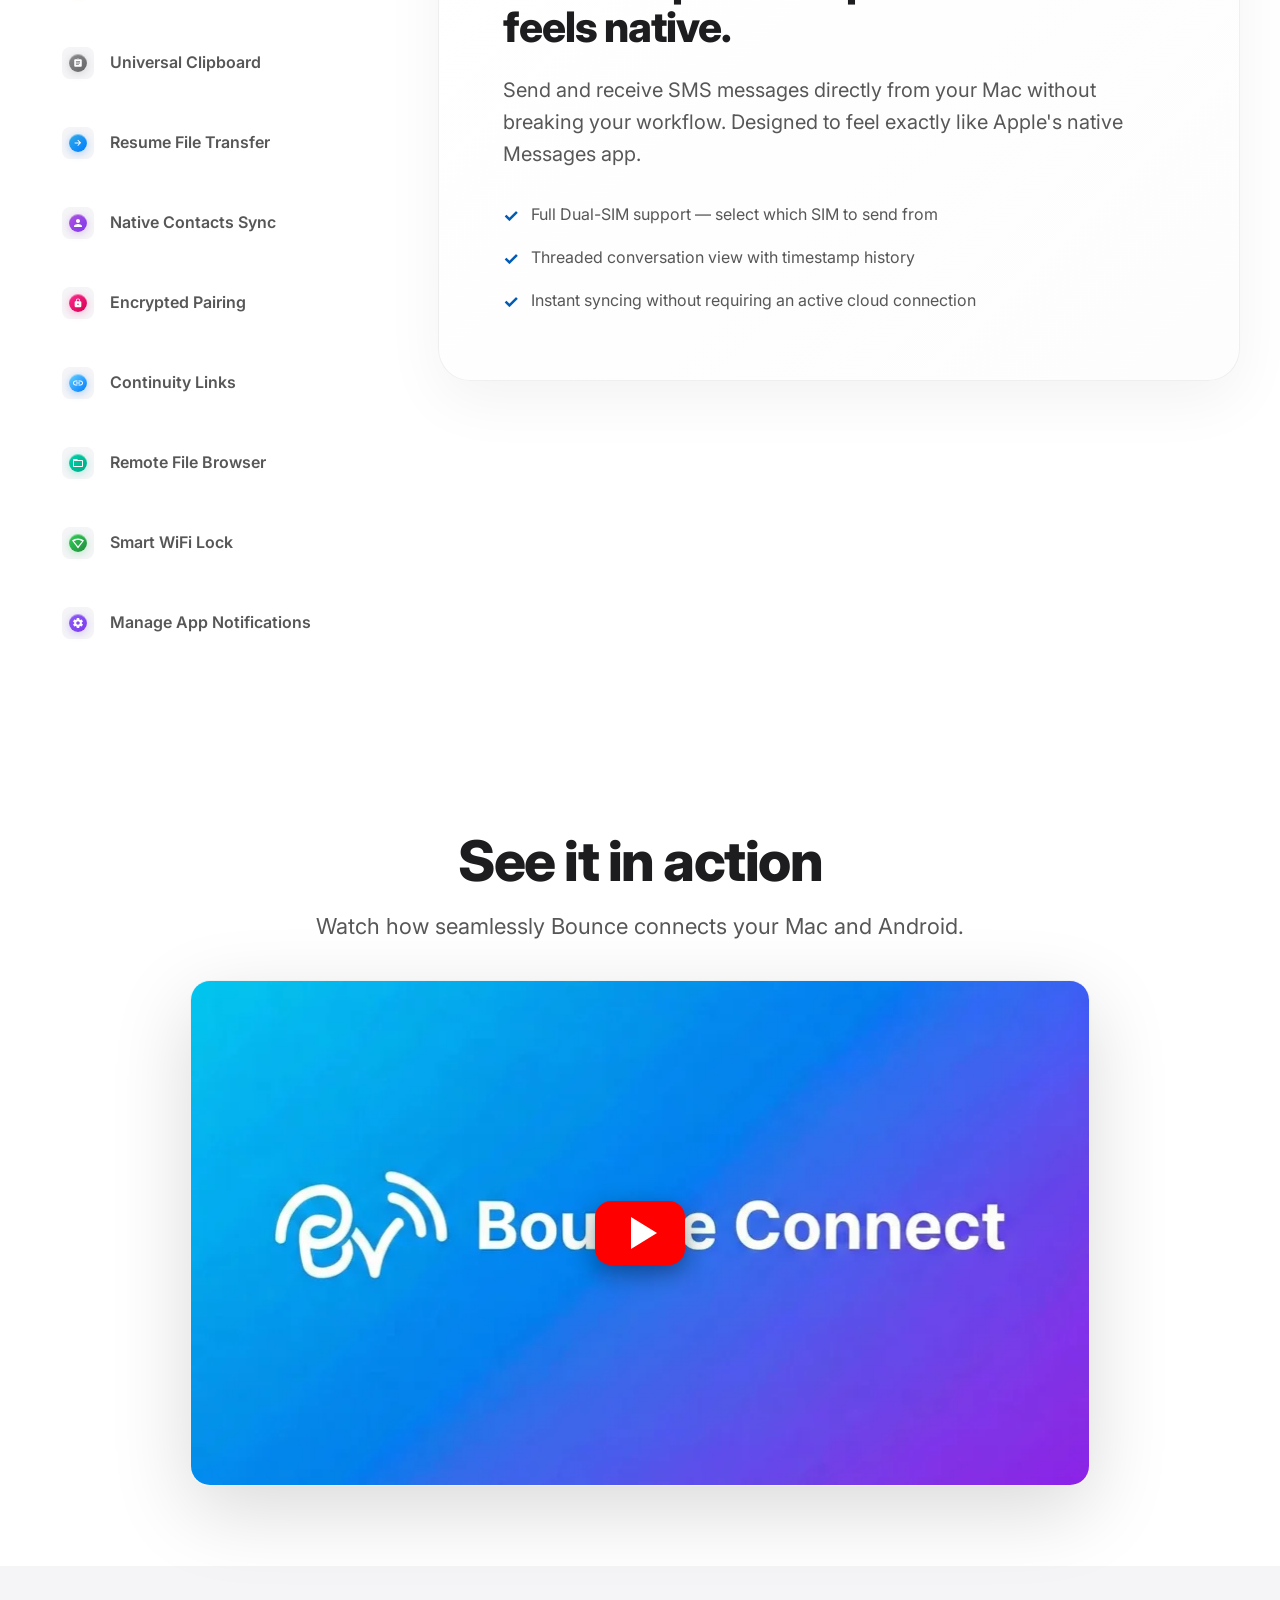
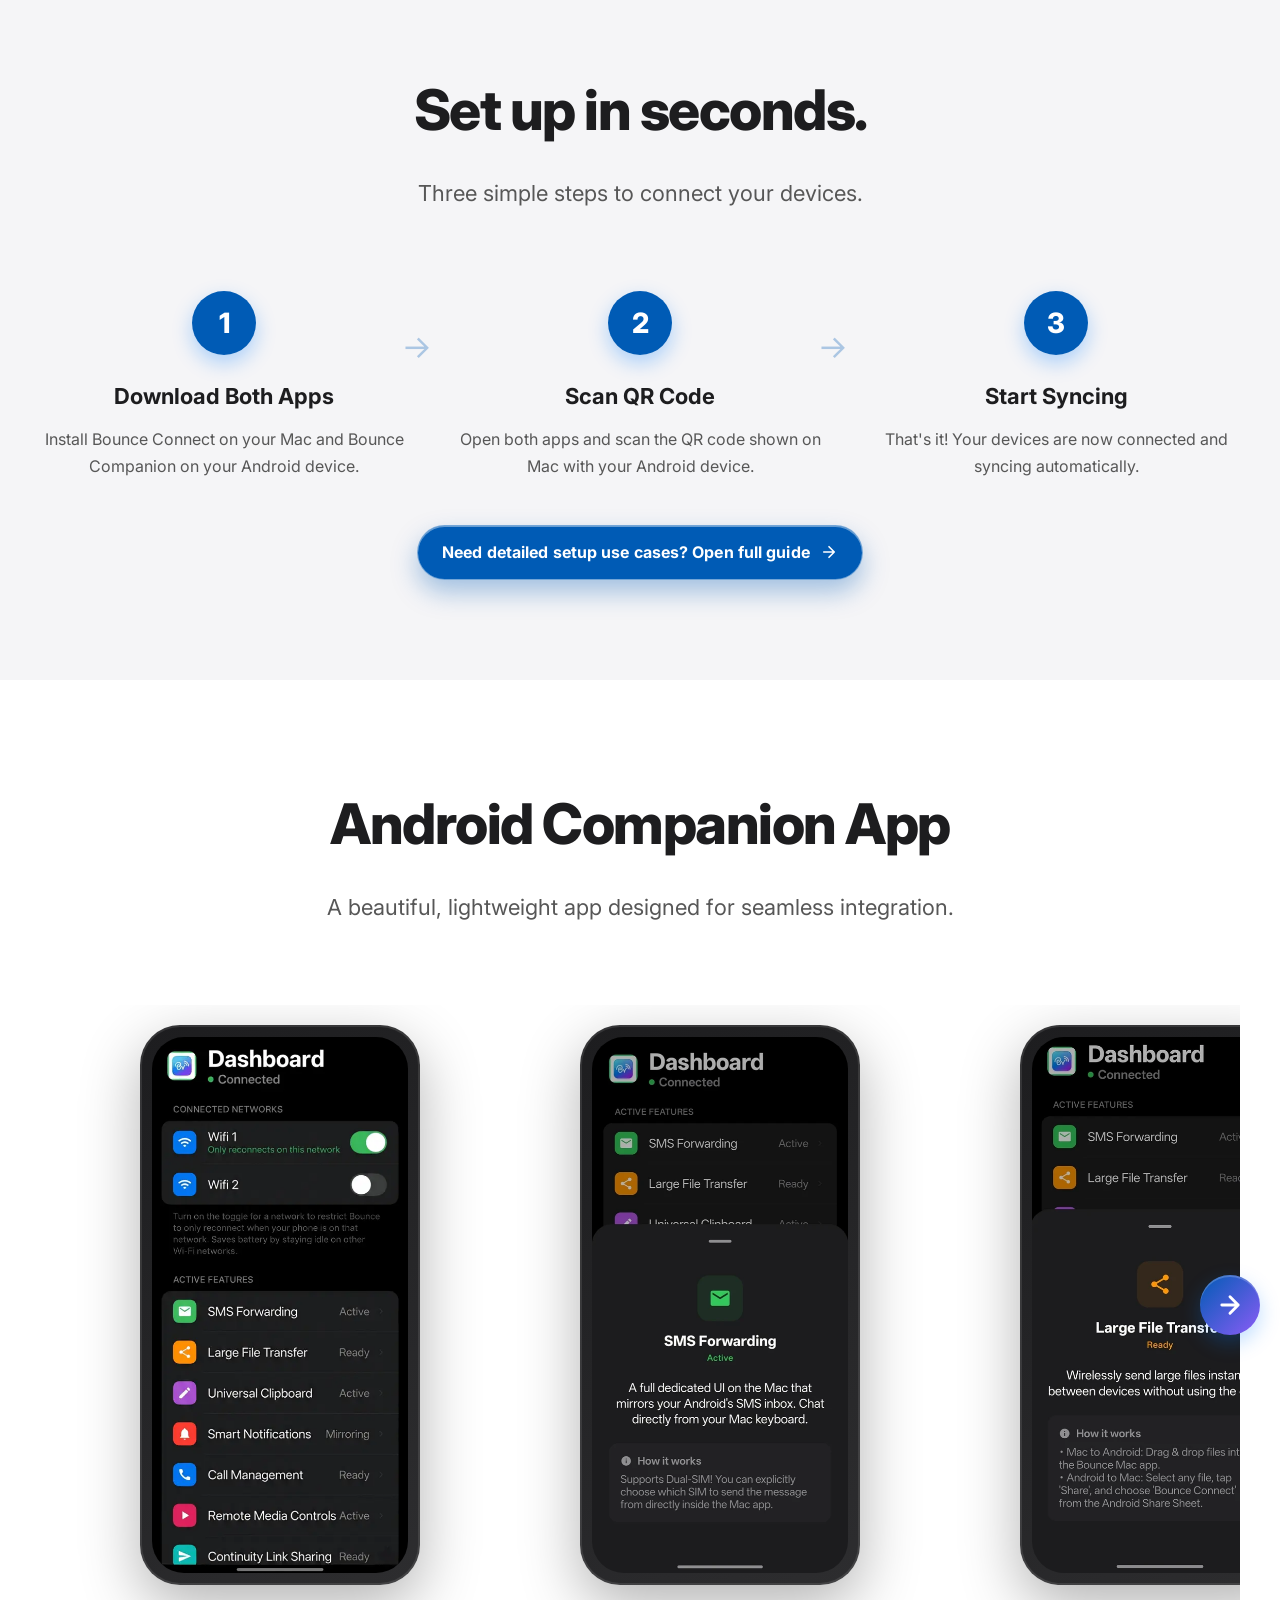
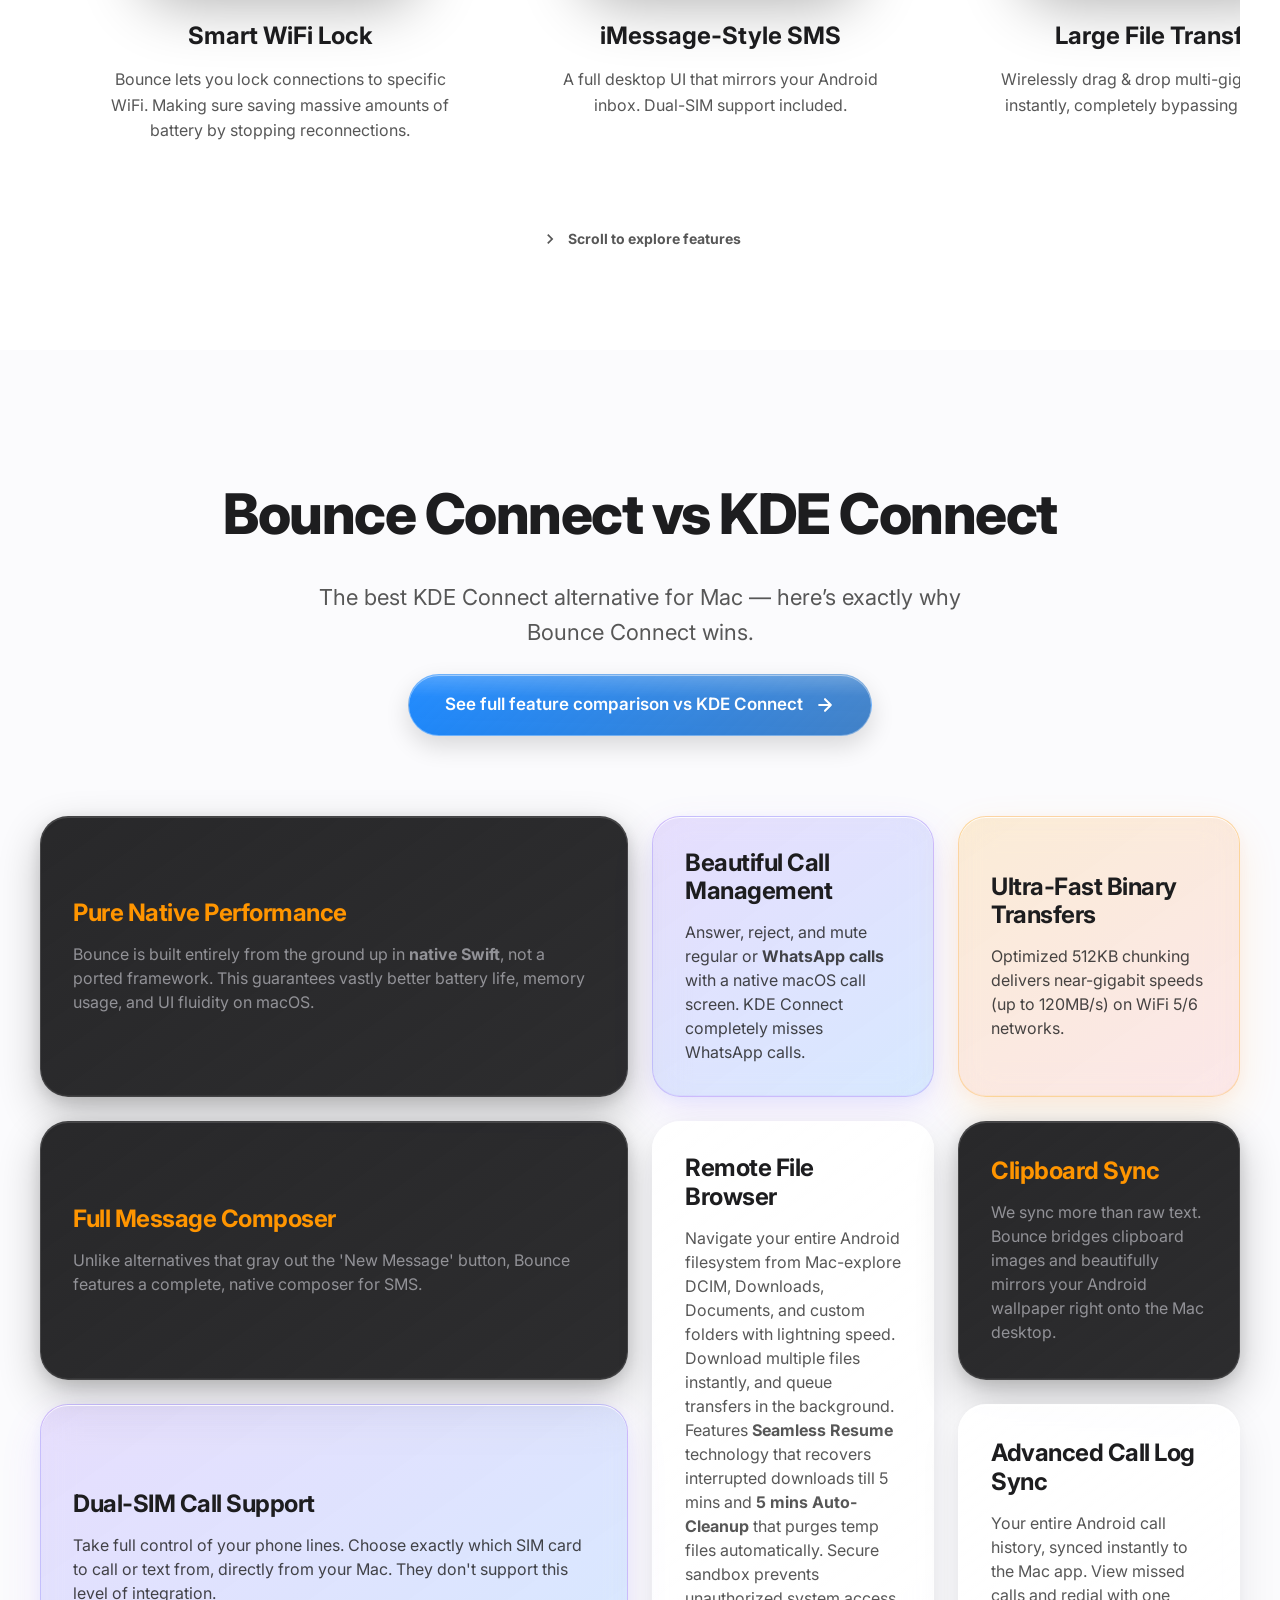
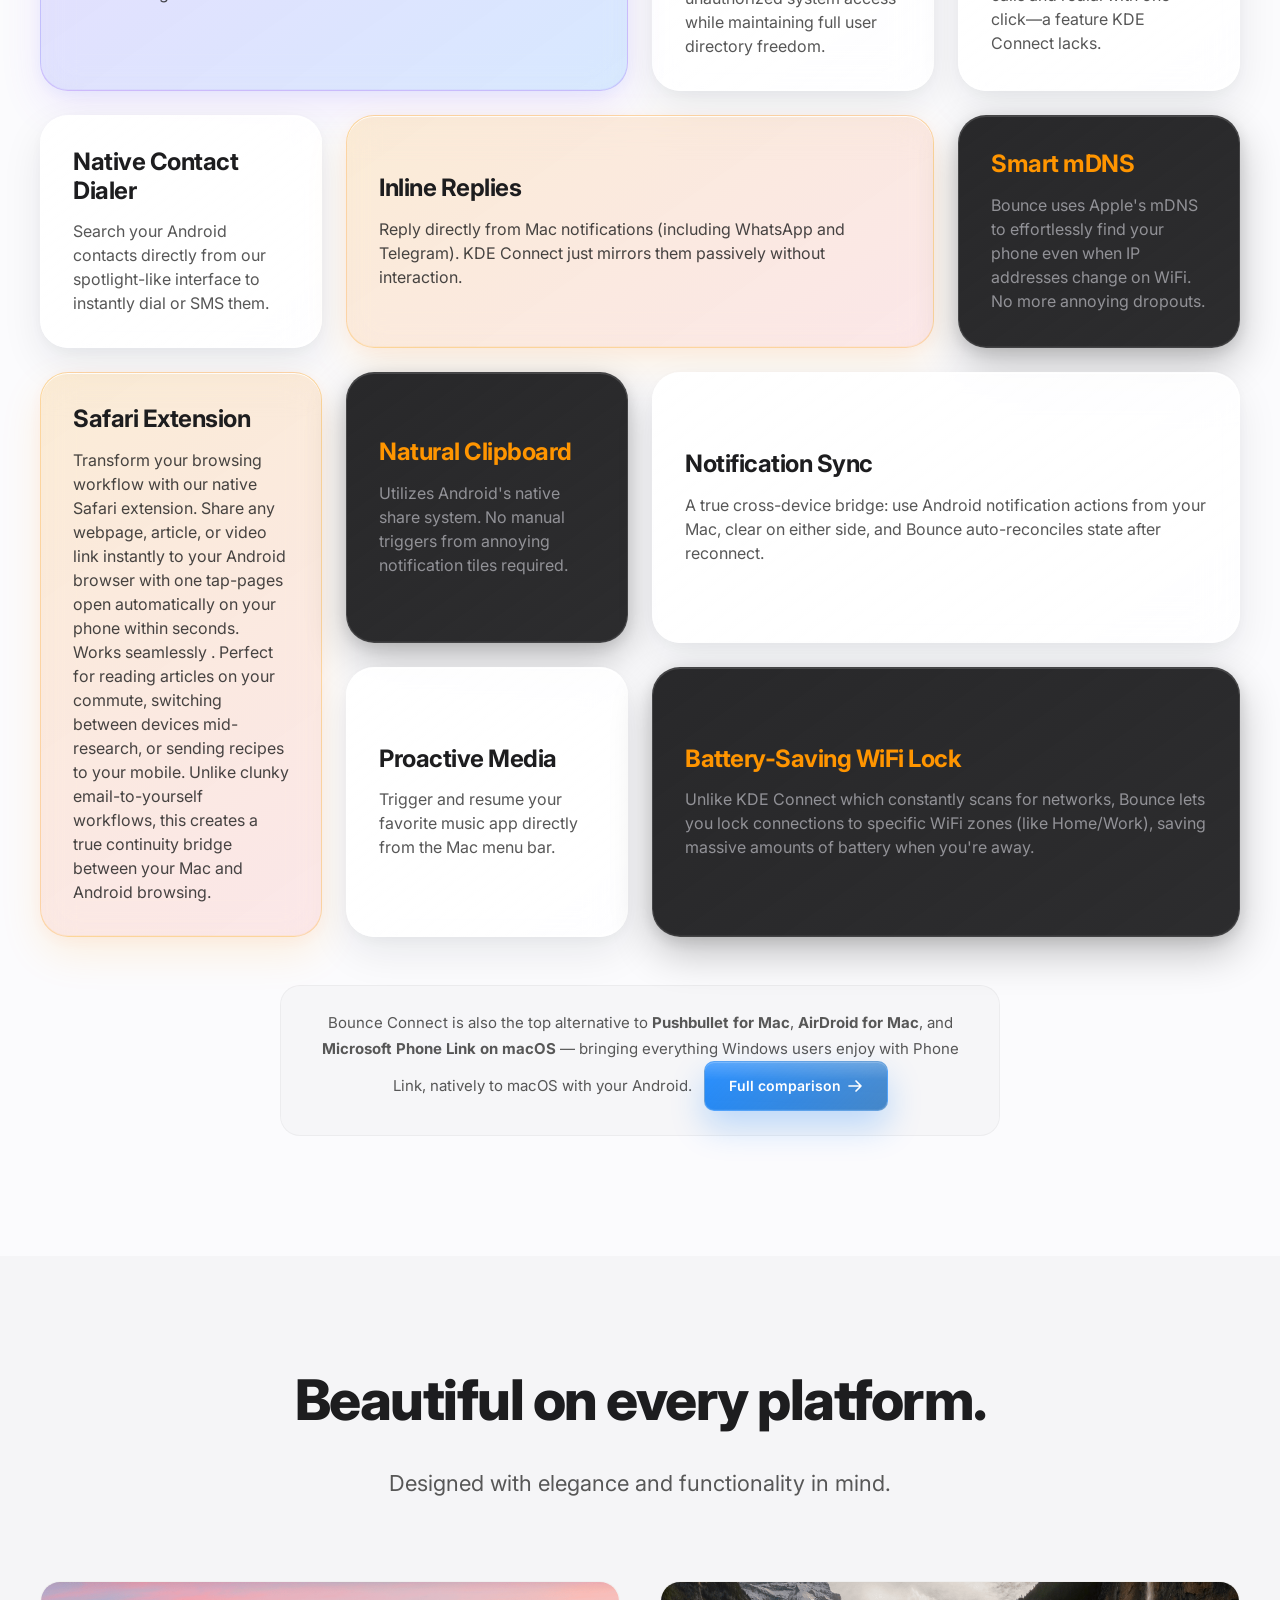
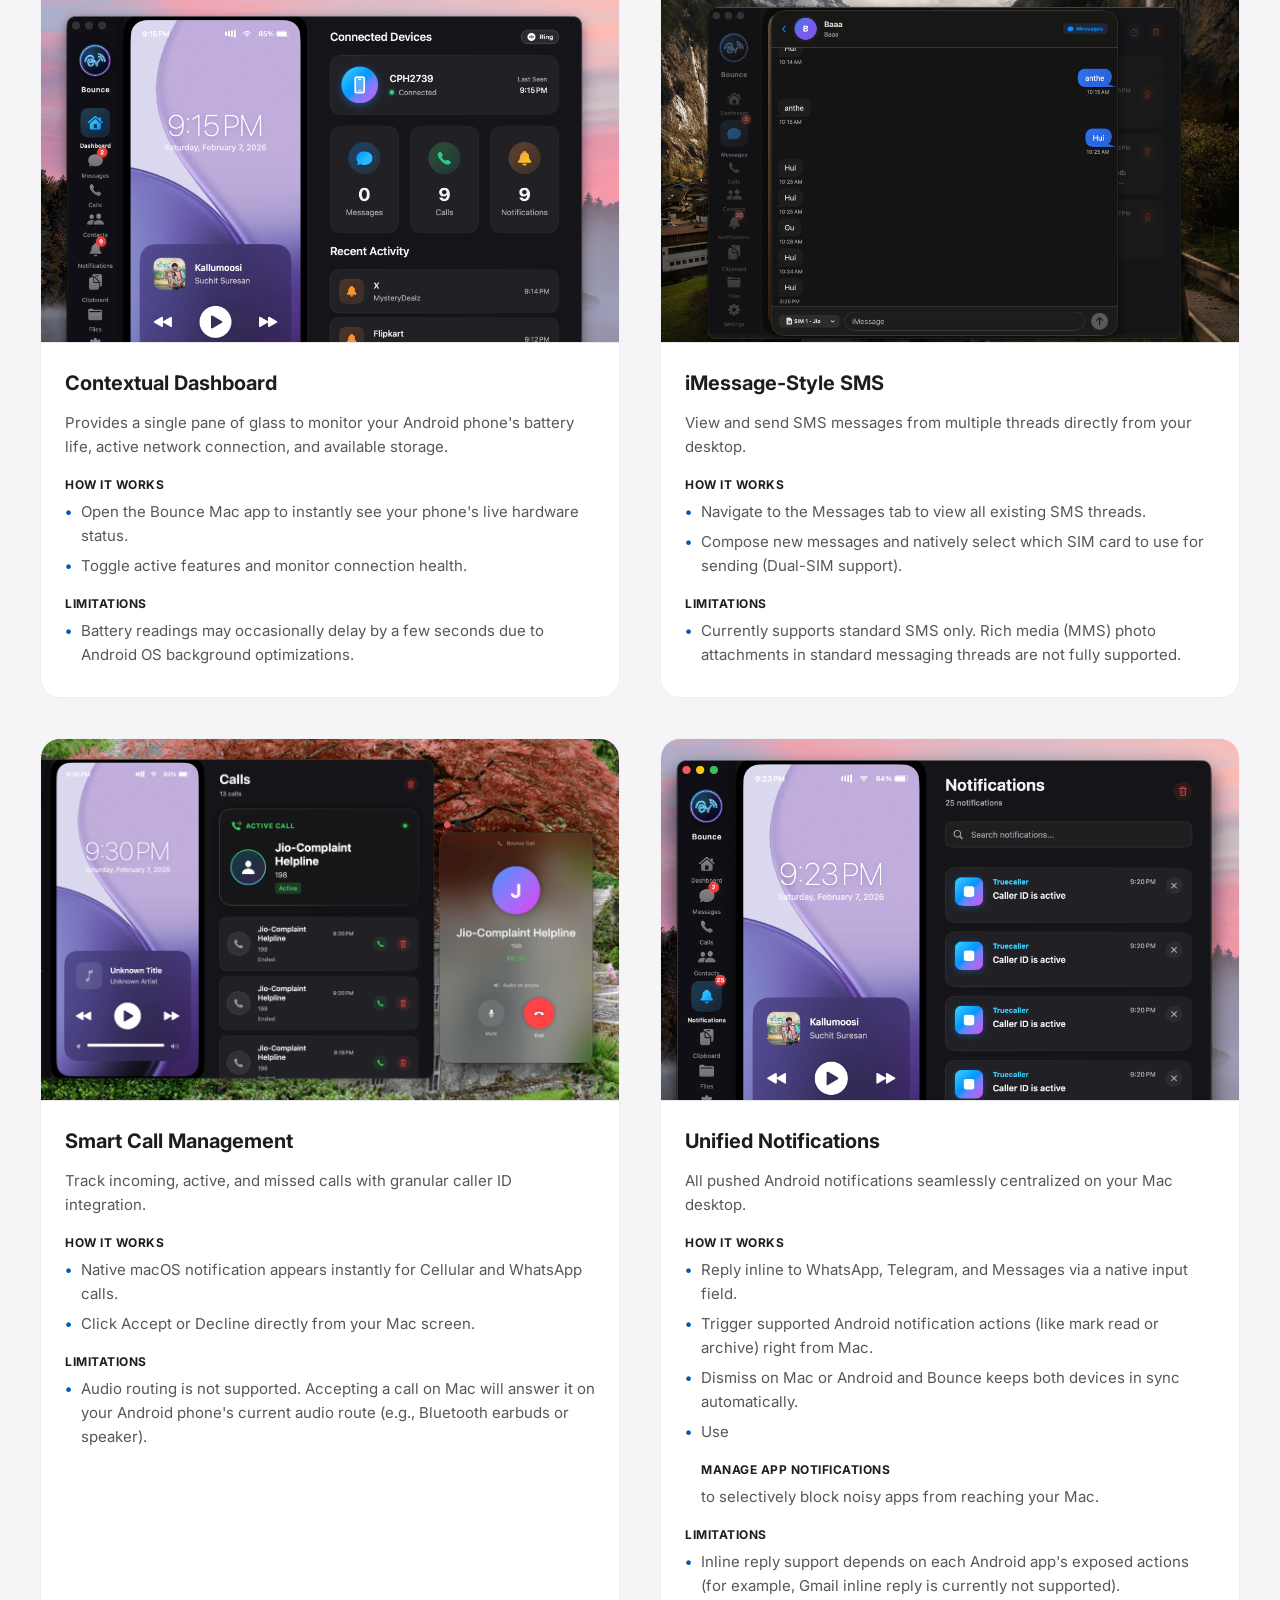
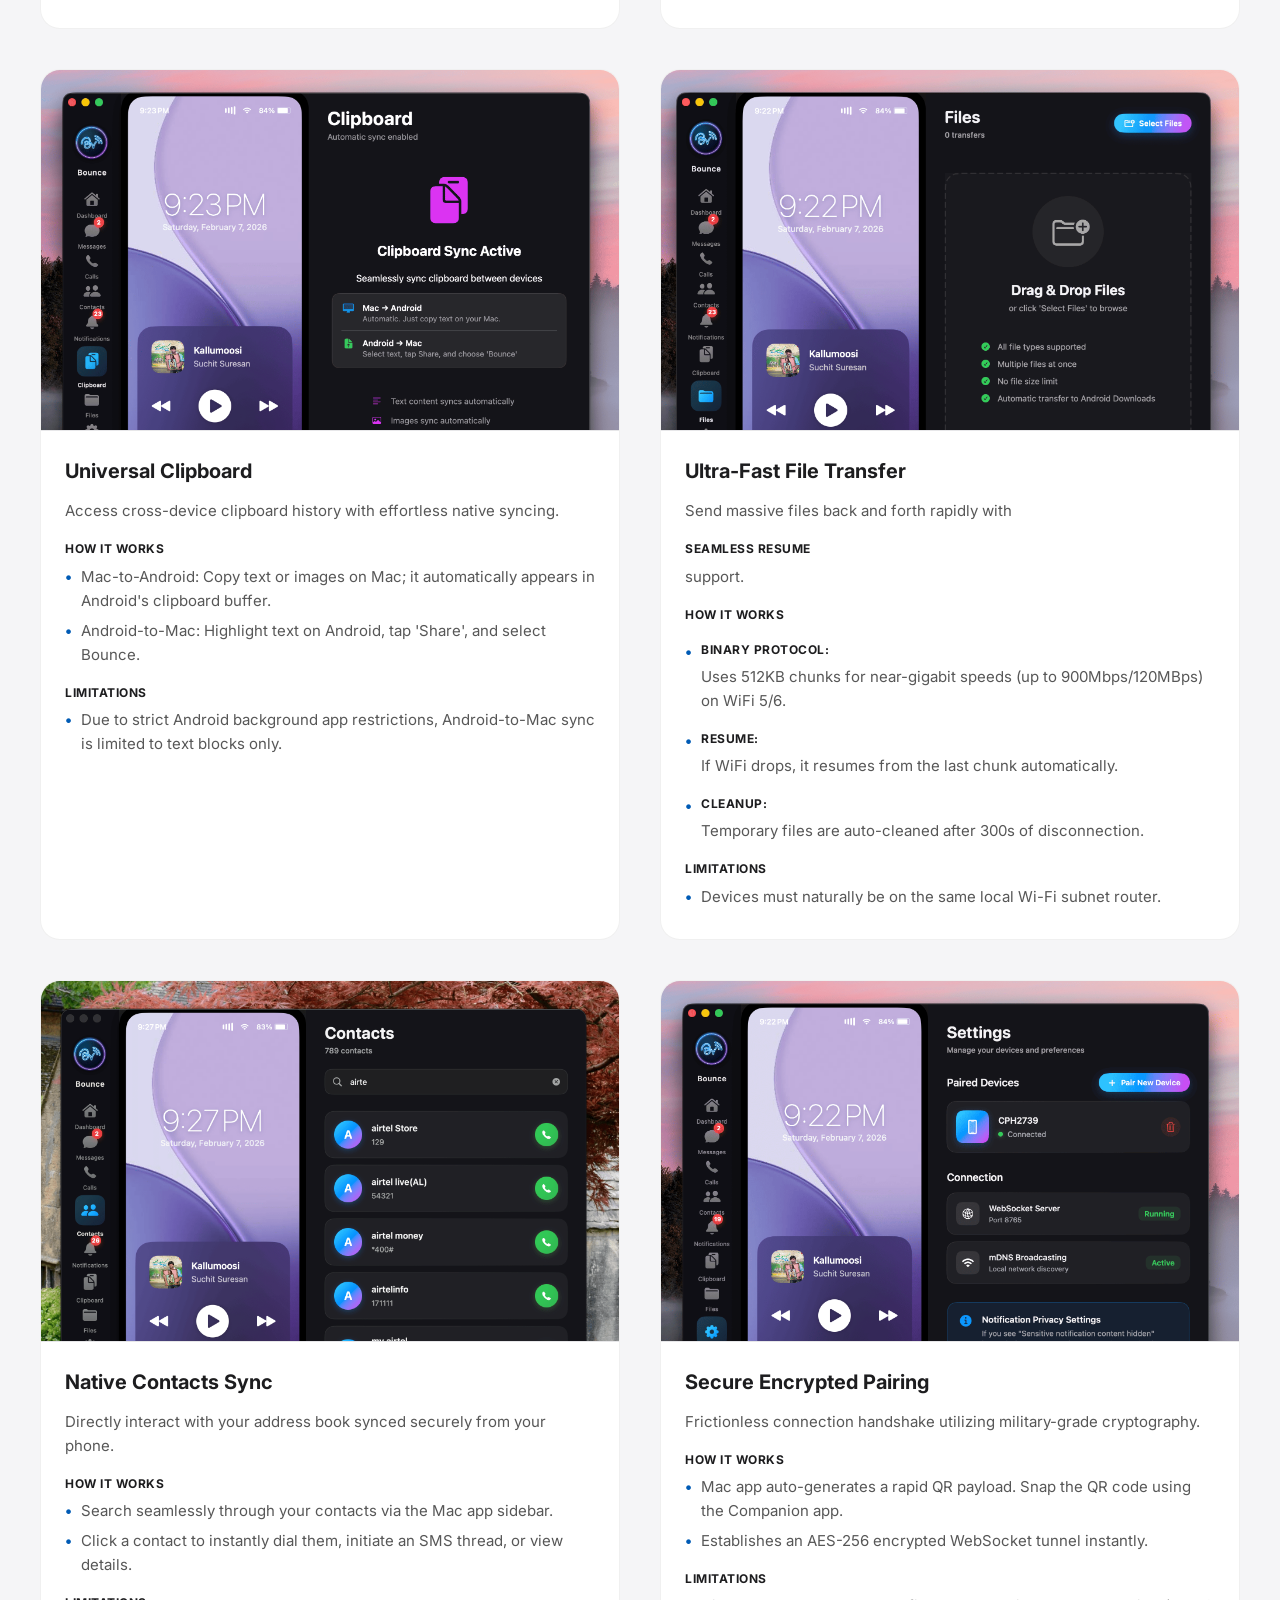
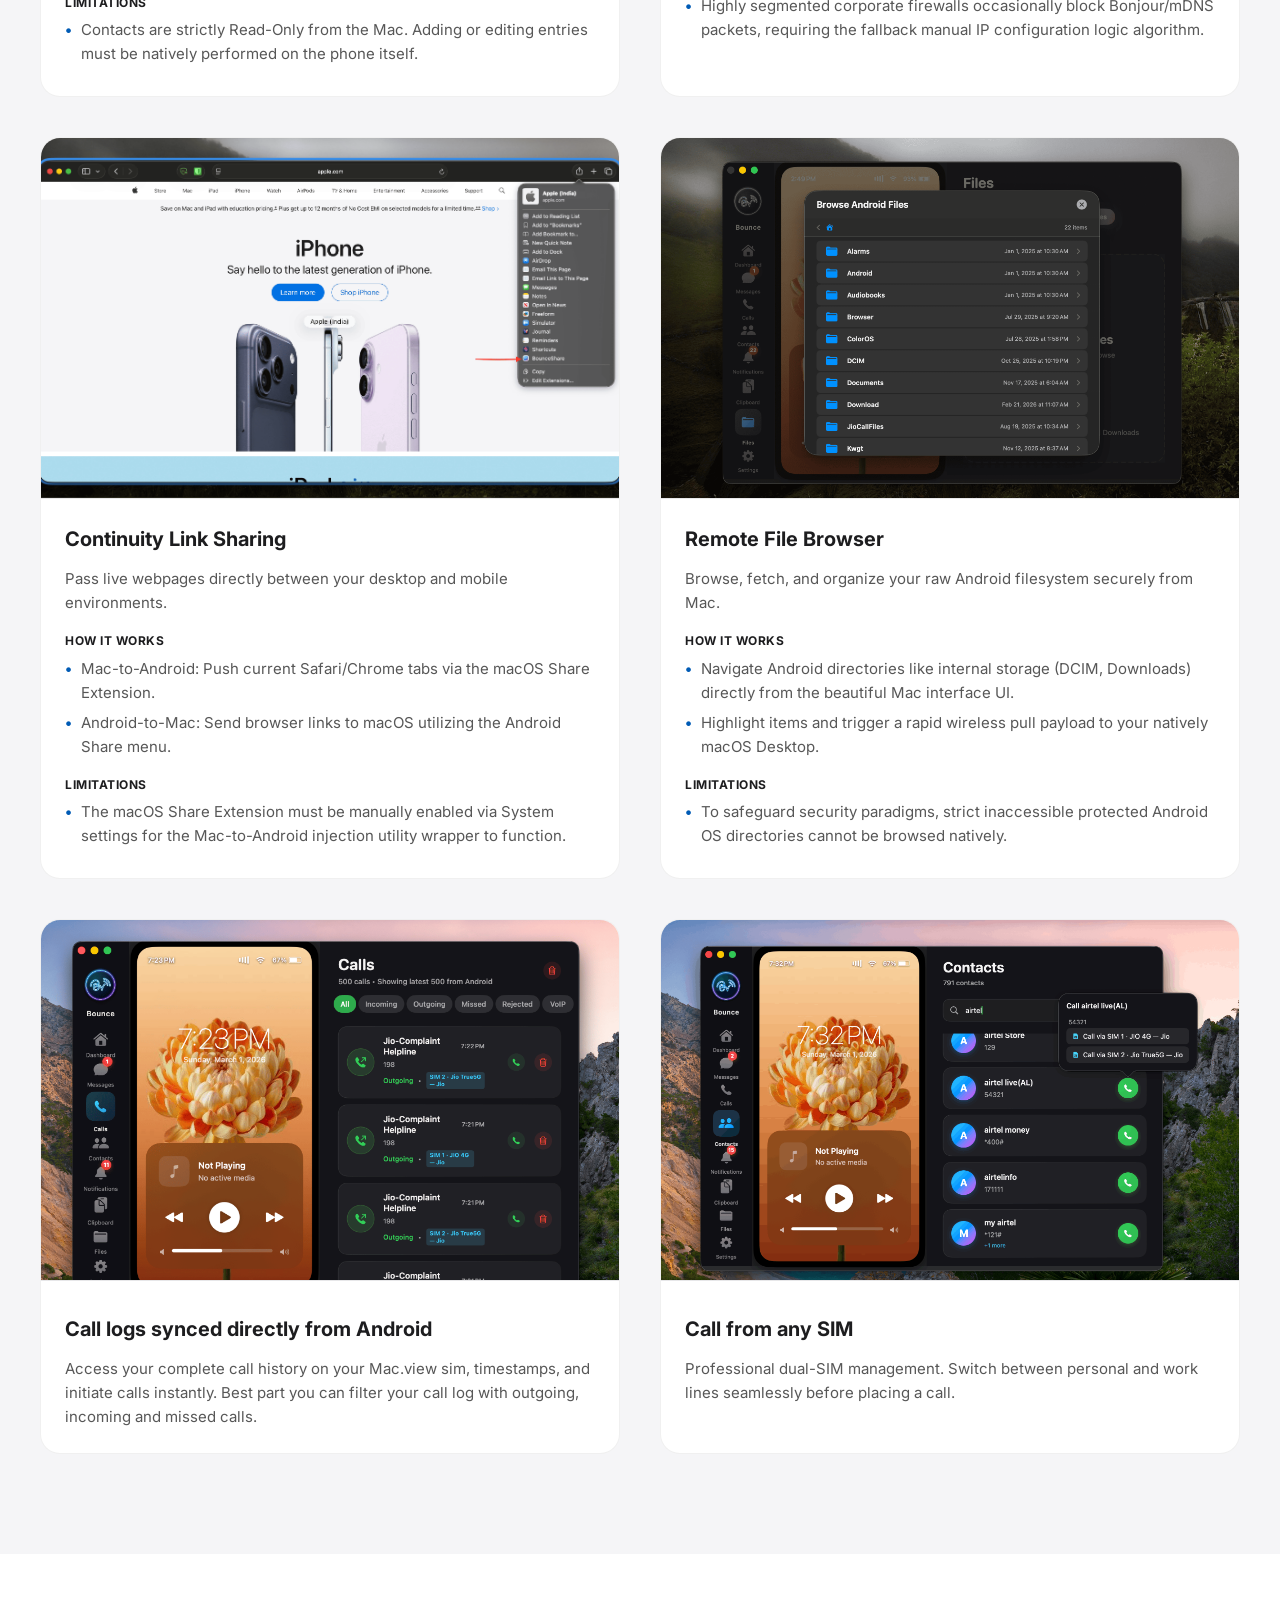
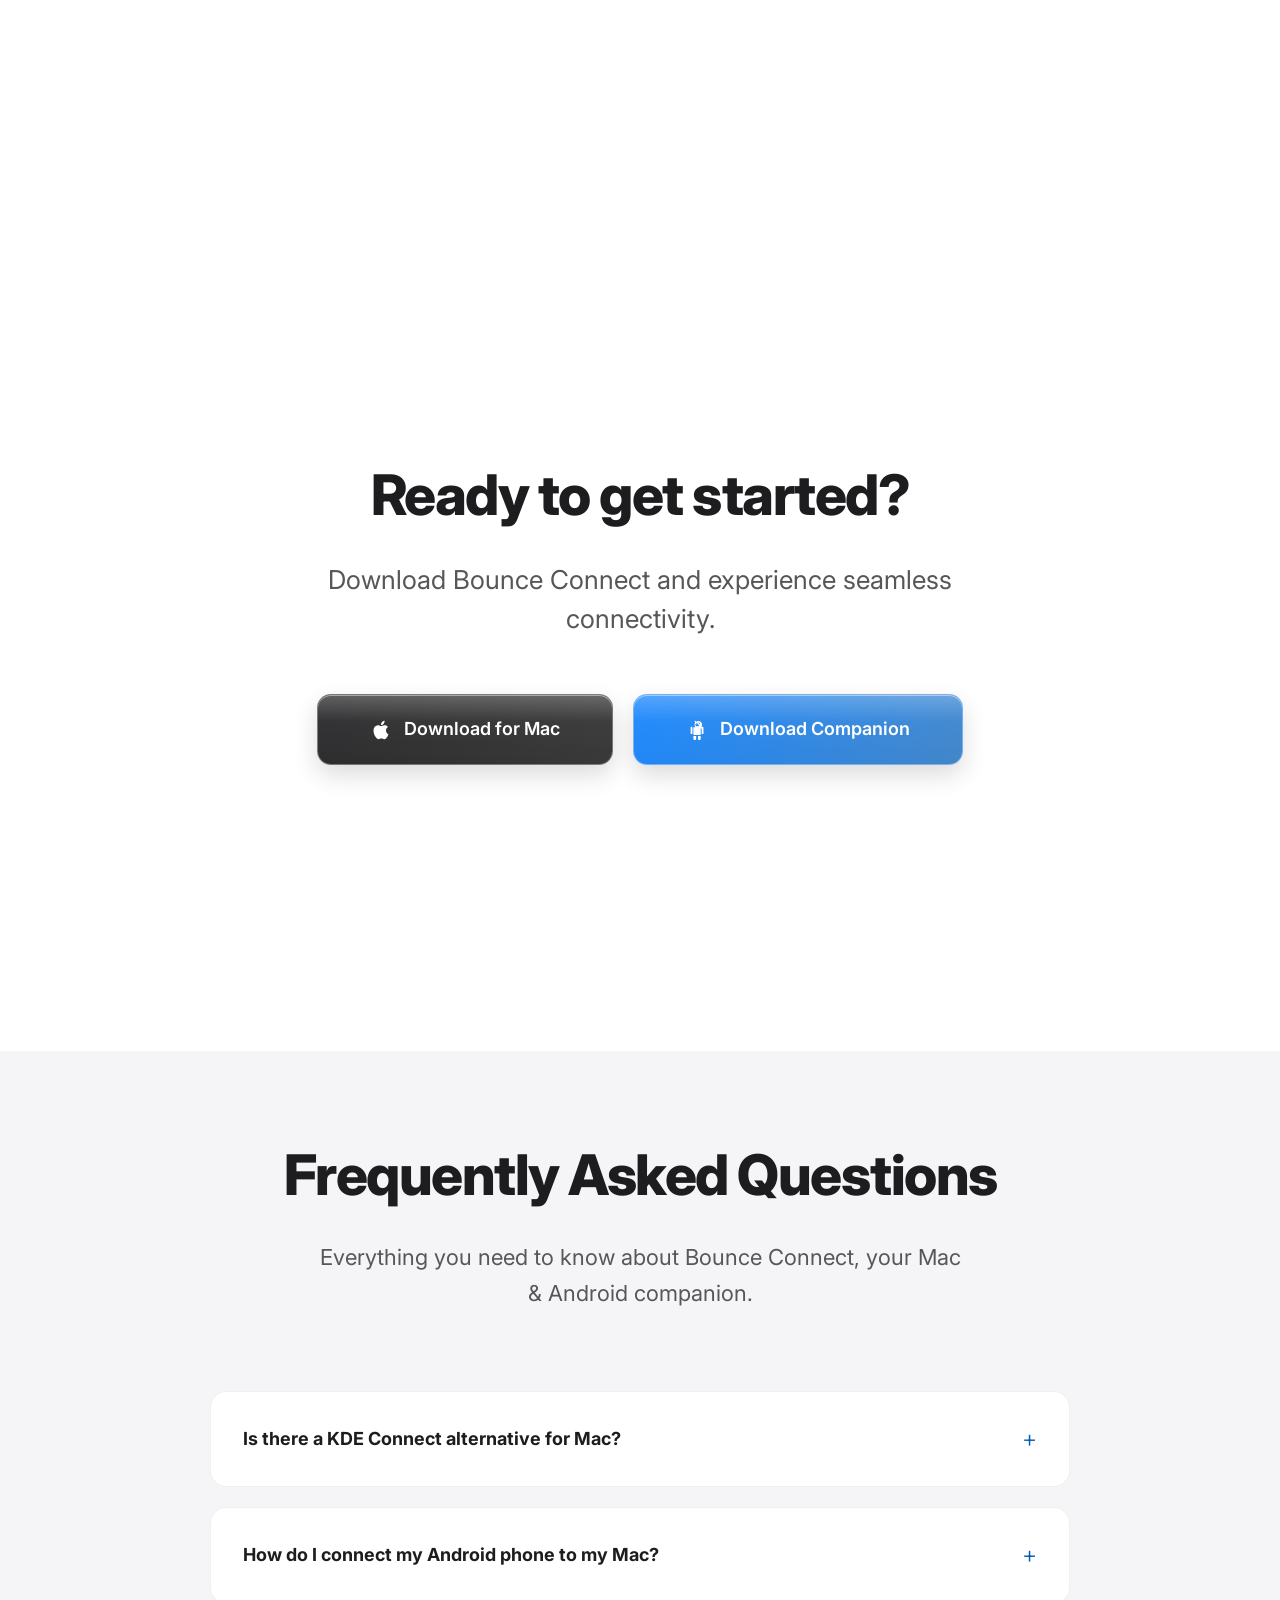
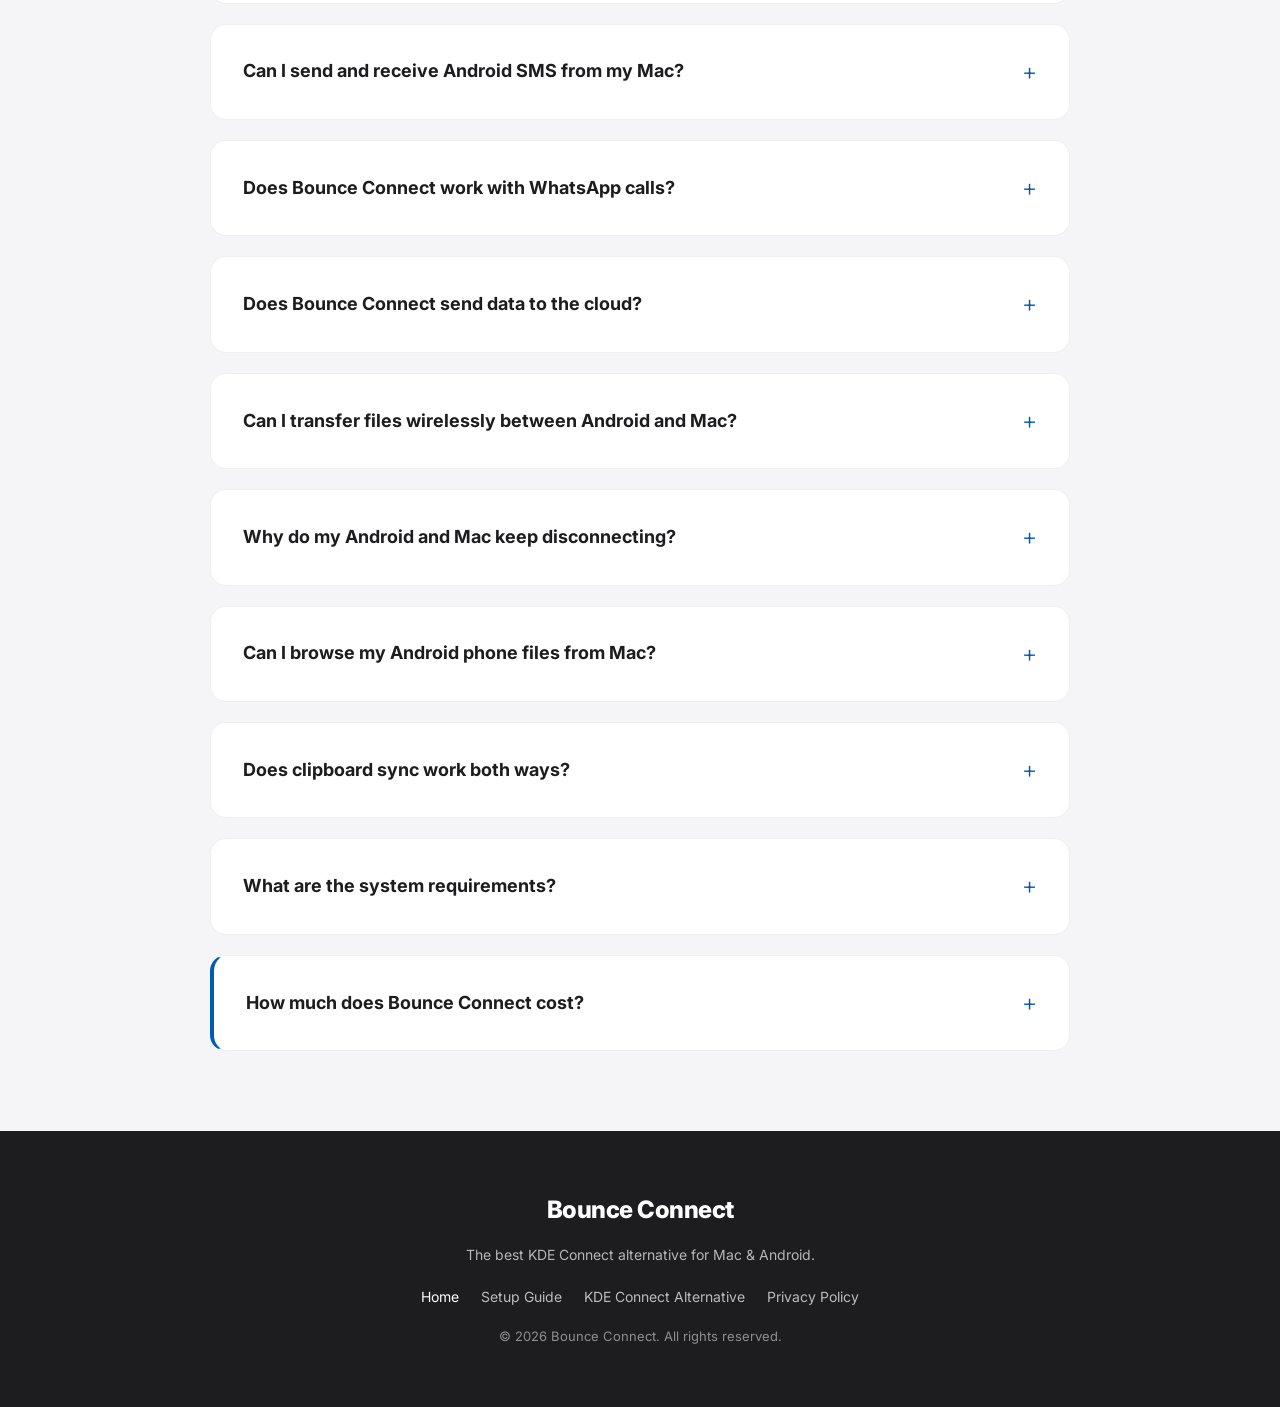
==== commit 99dde484: "Adjust mobile styles and header scaling" ====
--- a/index.html
+++ b/index.html
@@ -1624,7 +1624,23 @@
             transition: transform 0.3s ease
         }
 
+        .mobile-only-br {
+            display: none;
+        }
+
+        .hide-mobile {
+            display: inline;
+        }
+
         @media (max-width:768px) {
+            .mobile-only-br {
+                display: block;
+            }
+
+            .hide-mobile {
+                display: none;
+            }
+
             .container {
                 padding: 0 20px
             }
@@ -1659,22 +1675,22 @@
             }
 
             .animated-logo-container {
-                top: 150px;
+                top: 120px;
                 gap: 12px;
             }
 
             .animated-logo-img {
-                width: 60px;
-                height: 60px;
-                border-radius: 16px;
+                width: 48px;
+                height: 48px;
+                border-radius: 12px;
             }
 
             .animated-logo-text {
-                font-size: 36px;
+                font-size: 32px;
             }
 
             .hero {
-                padding: 120px 0 60px;
+                padding: 180px 0 60px;
             }
 
             .hero-subtitle {
@@ -2696,8 +2712,7 @@
                         in sync.</span></h2>
                 <p class="hero-seo-tag"
                     style="font-size:15px;color:var(--text-secondary);margin-top:40px;font-weight:500;letter-spacing:0.2px;animation:fadeInUp 0.8s cubic-bezier(0.4,0,0.2,1) 0.35s backwards;">
-                    The best <strong>KDE Connect alternative for Mac</strong> &mdash; connect Android &amp; Mac
-                    wirelessly
+                    The best <strong>KDE Connect alternative for Mac</strong> <span class="hide-mobile">&mdash;</span><br class="mobile-only-br"> connect Android &amp; Mac wirelessly
                 </p>
 
                 <div class="download-buttons" style="margin-top: 48px;">
@@ -4160,9 +4175,14 @@
             // Easing function for smoother movement curve
             const easeProgress = 1 - Math.pow(1 - progress, 3);
 
-            const START_TOP = 140;
-            const sourceHeight = 76; // Use constant instead of querying DOM
-            const END_SCALE = 0.52;
+            const isMobile = window.innerWidth <= 768;
+
+            const START_TOP = isMobile ? 120 : 140;
+            const sourceHeight = isMobile ? 48 : 76; // Match CSS width/height
+            
+            // On mobile, the header target is 32px (CSS line 1641), so 32/48 = 0.66 scale
+            // On desktop, target is 40px, so 40/76 = 0.52 scale
+            const END_SCALE = isMobile ? 0.66 : 0.52;
 
             const viewportCenterX = window.innerWidth / 2;
 
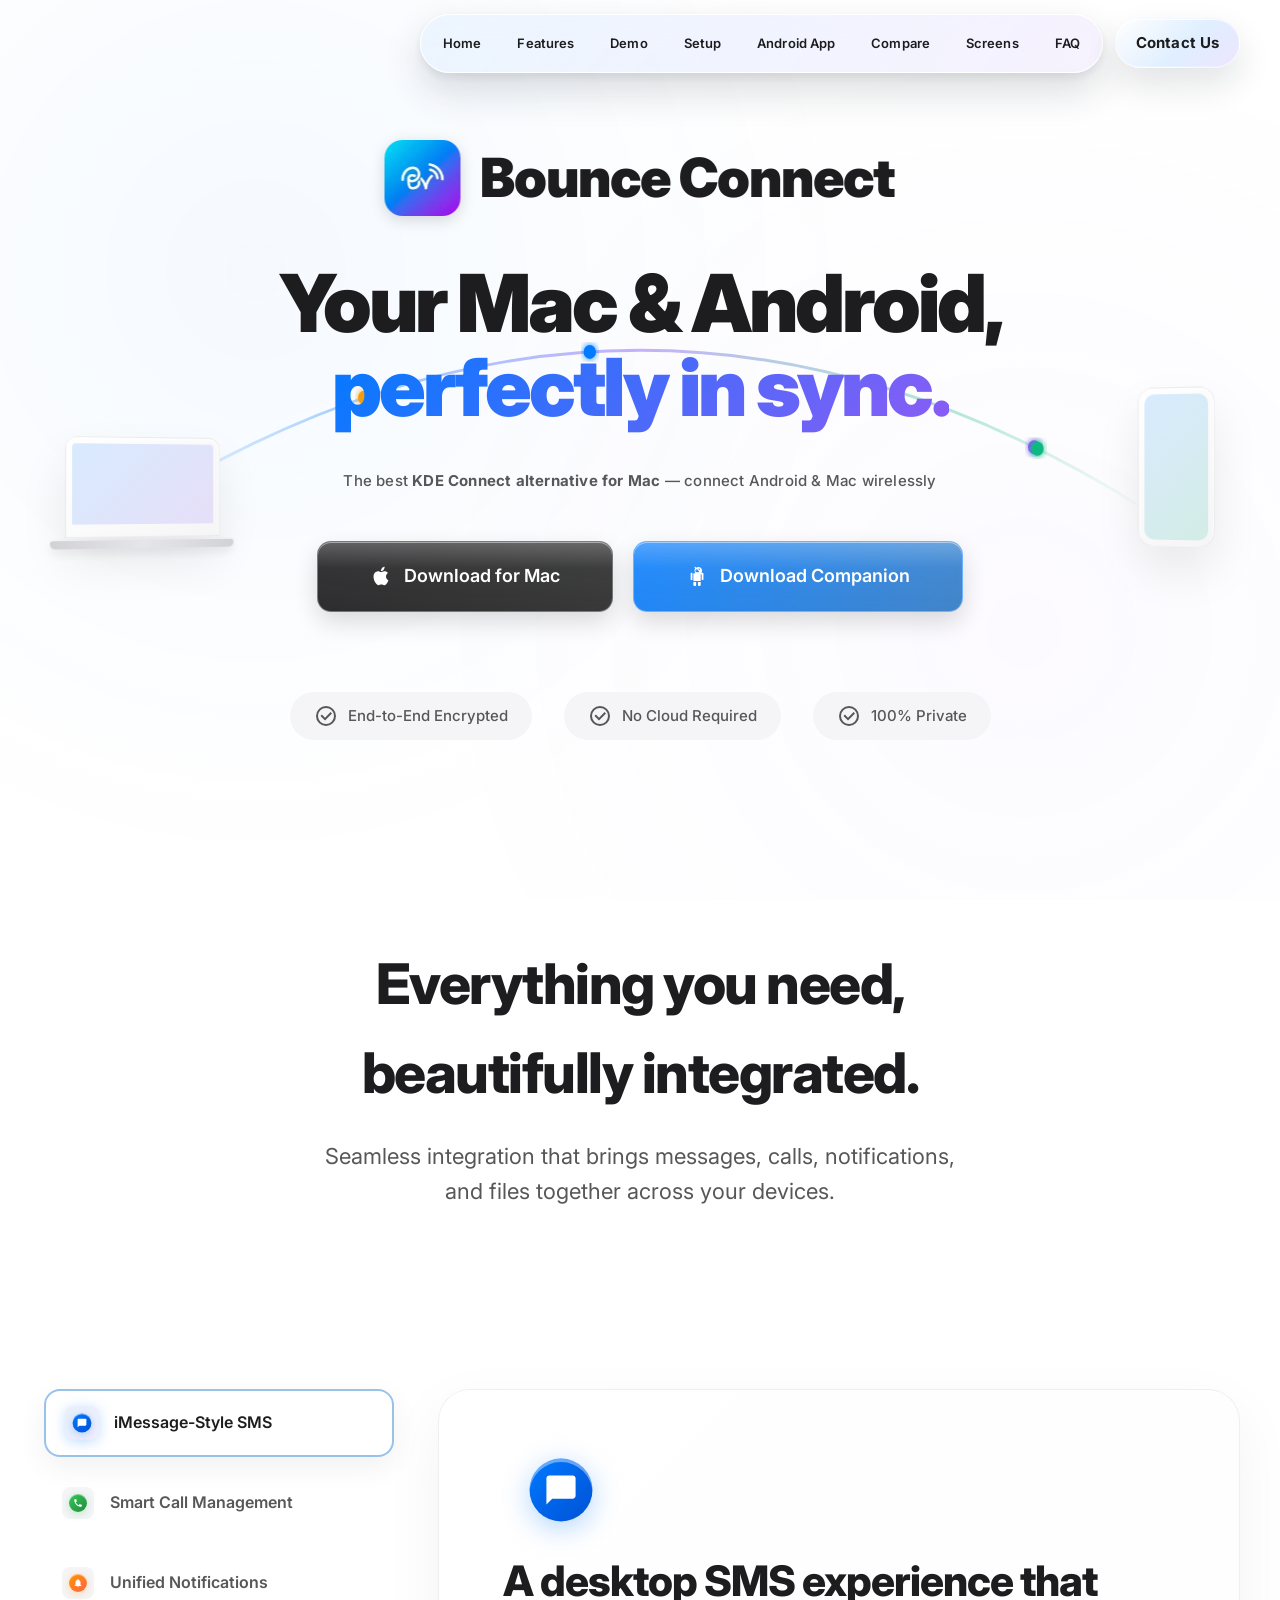
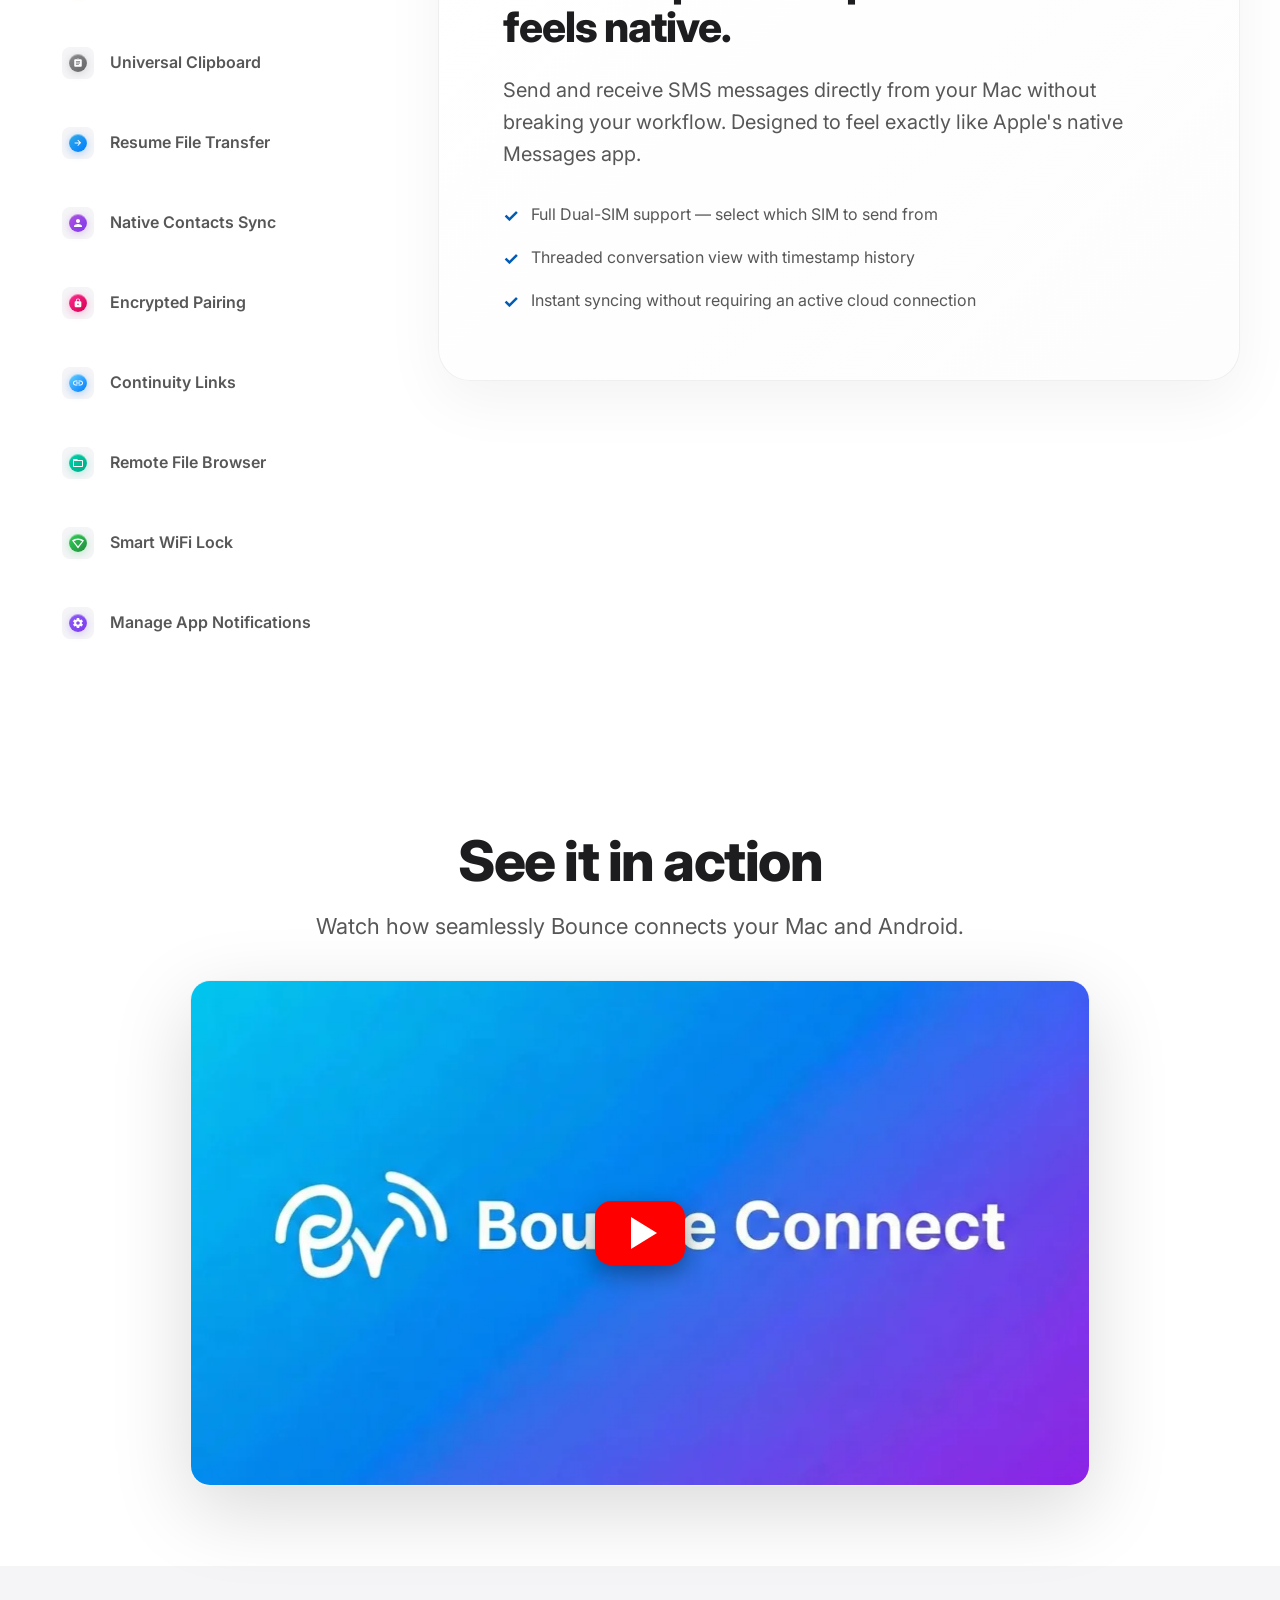
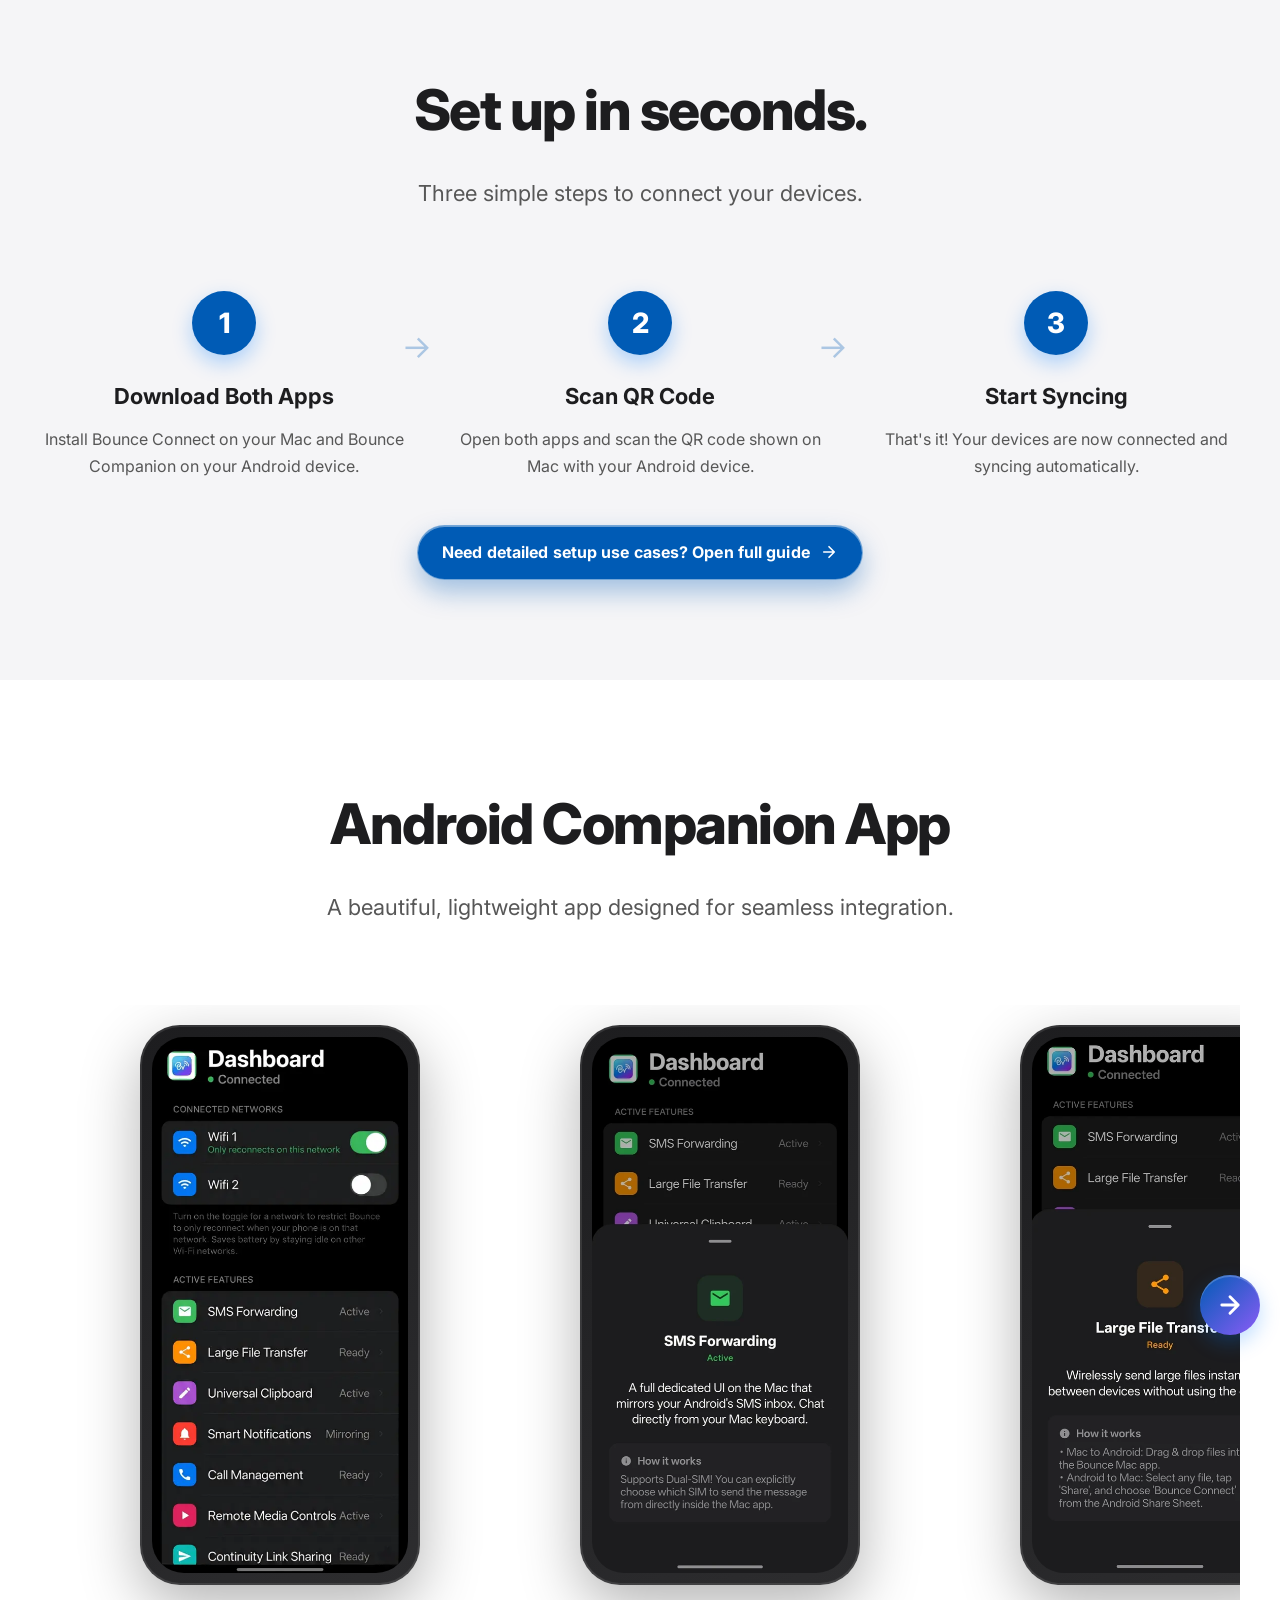
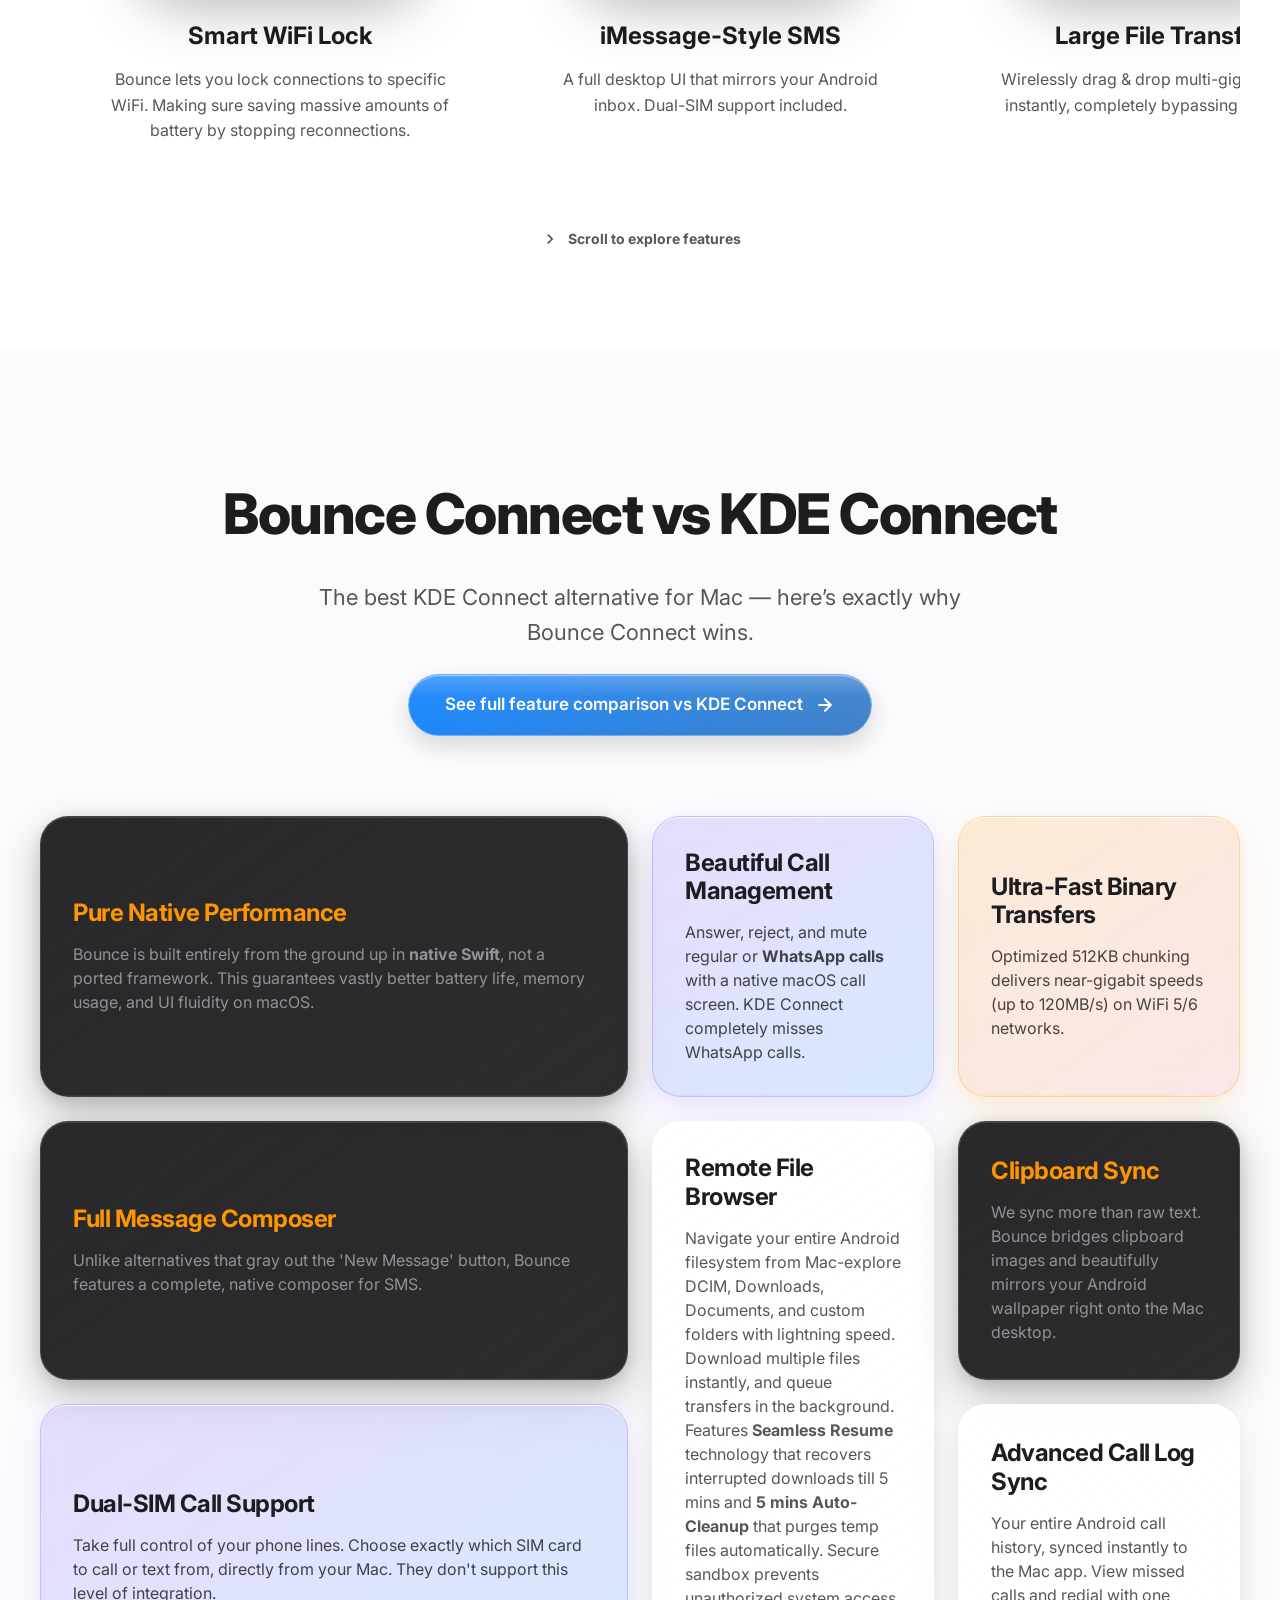
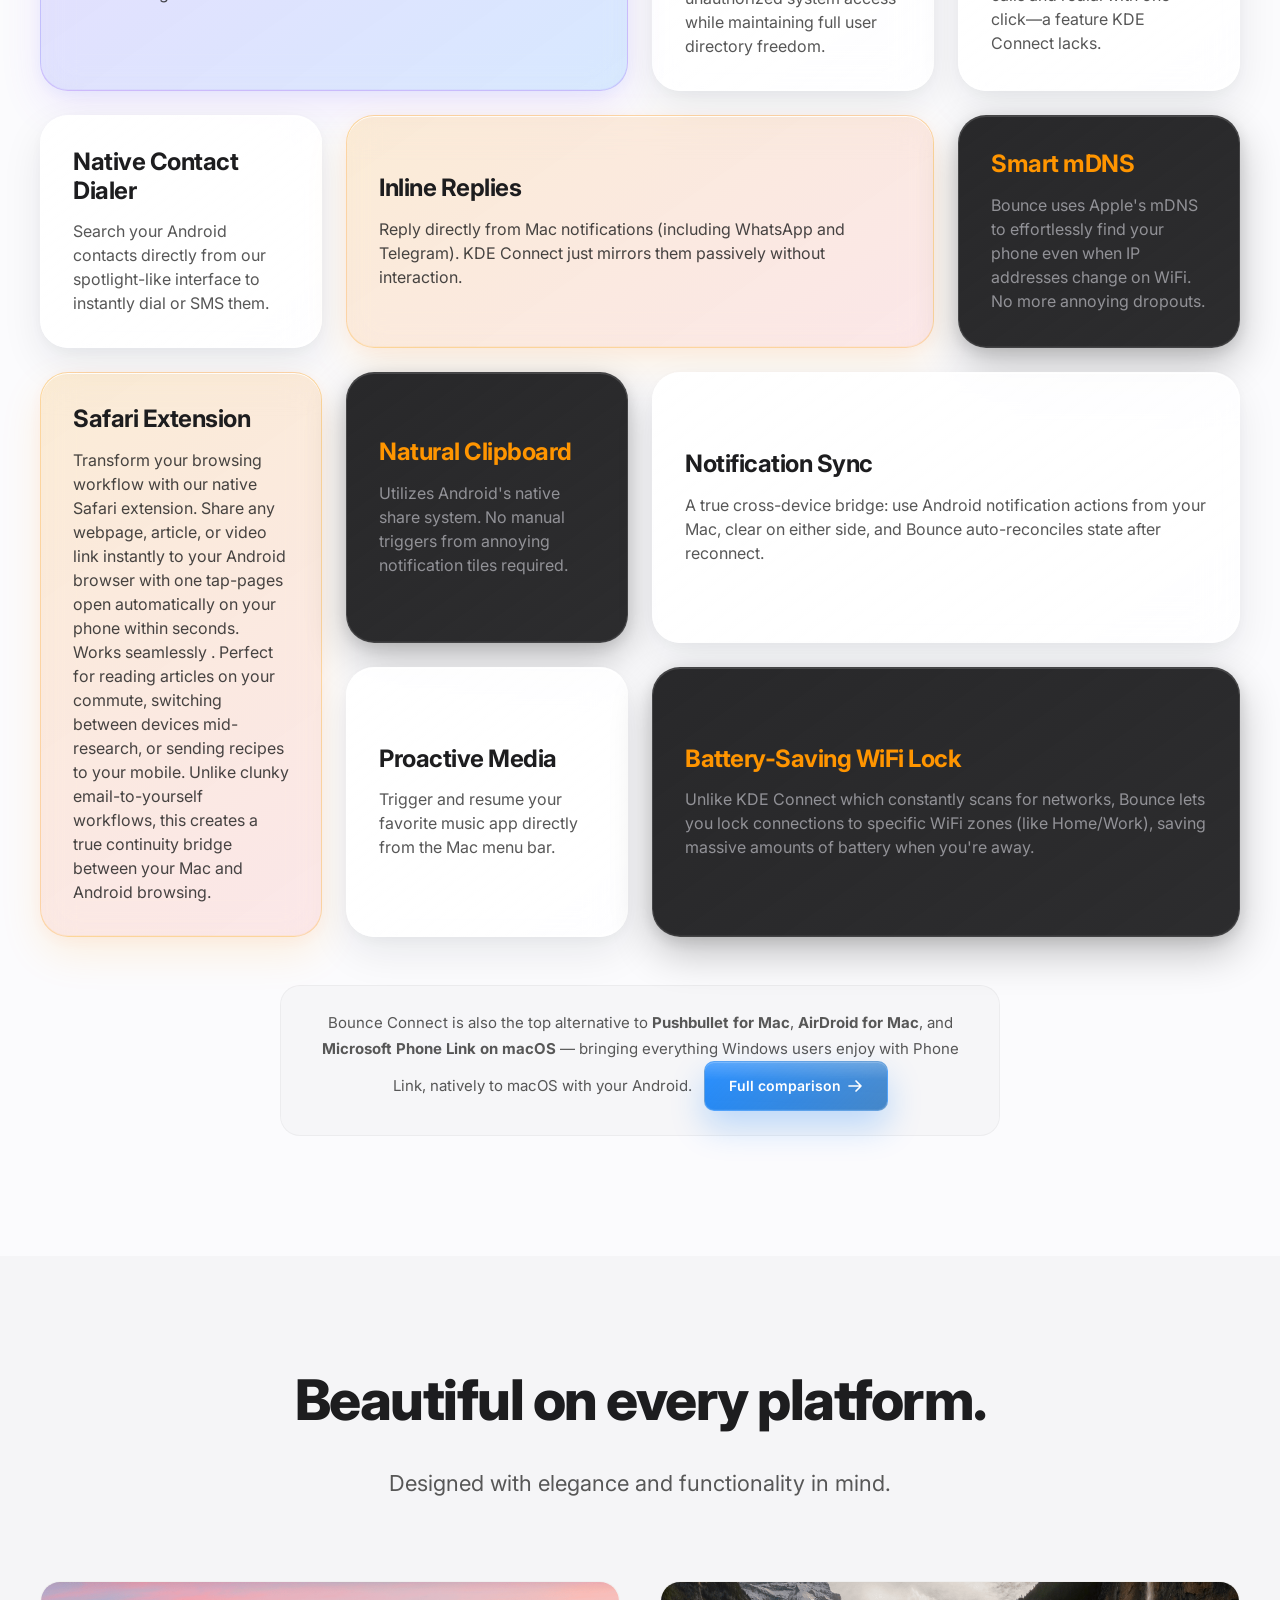
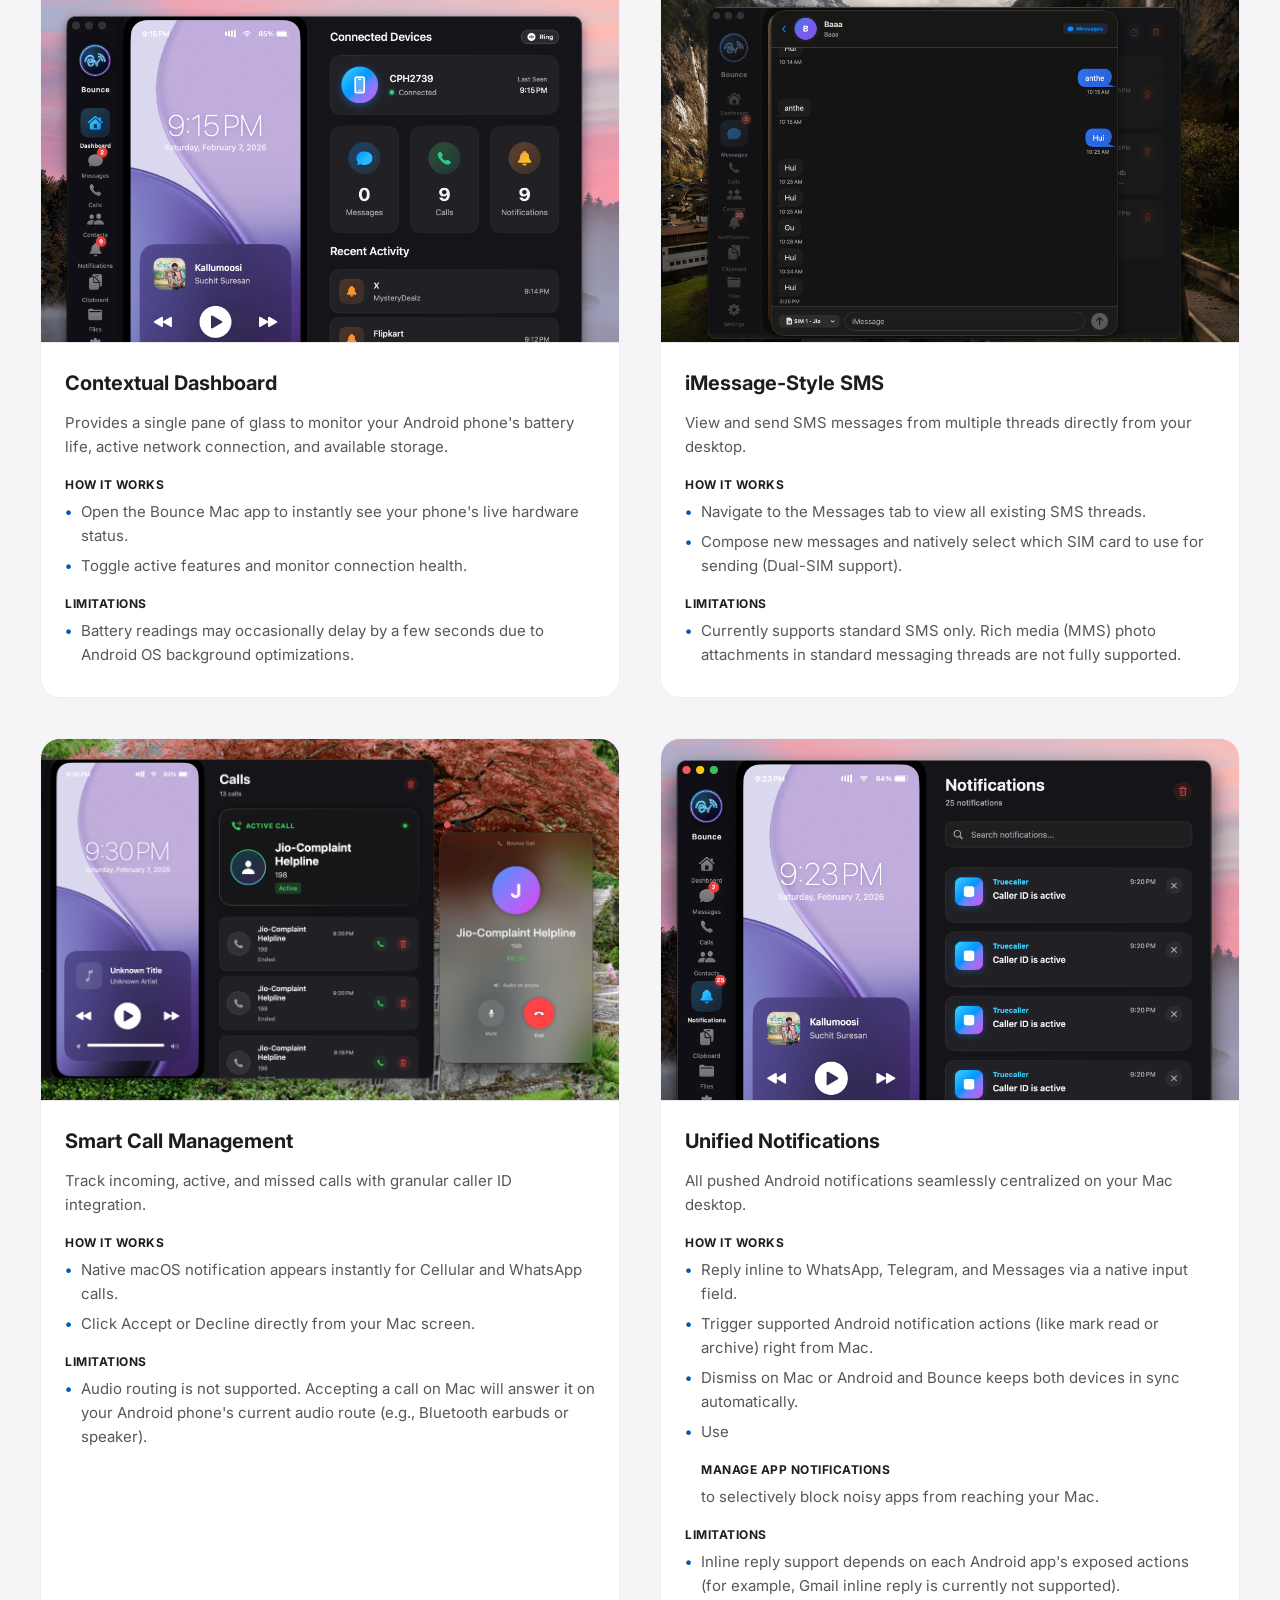
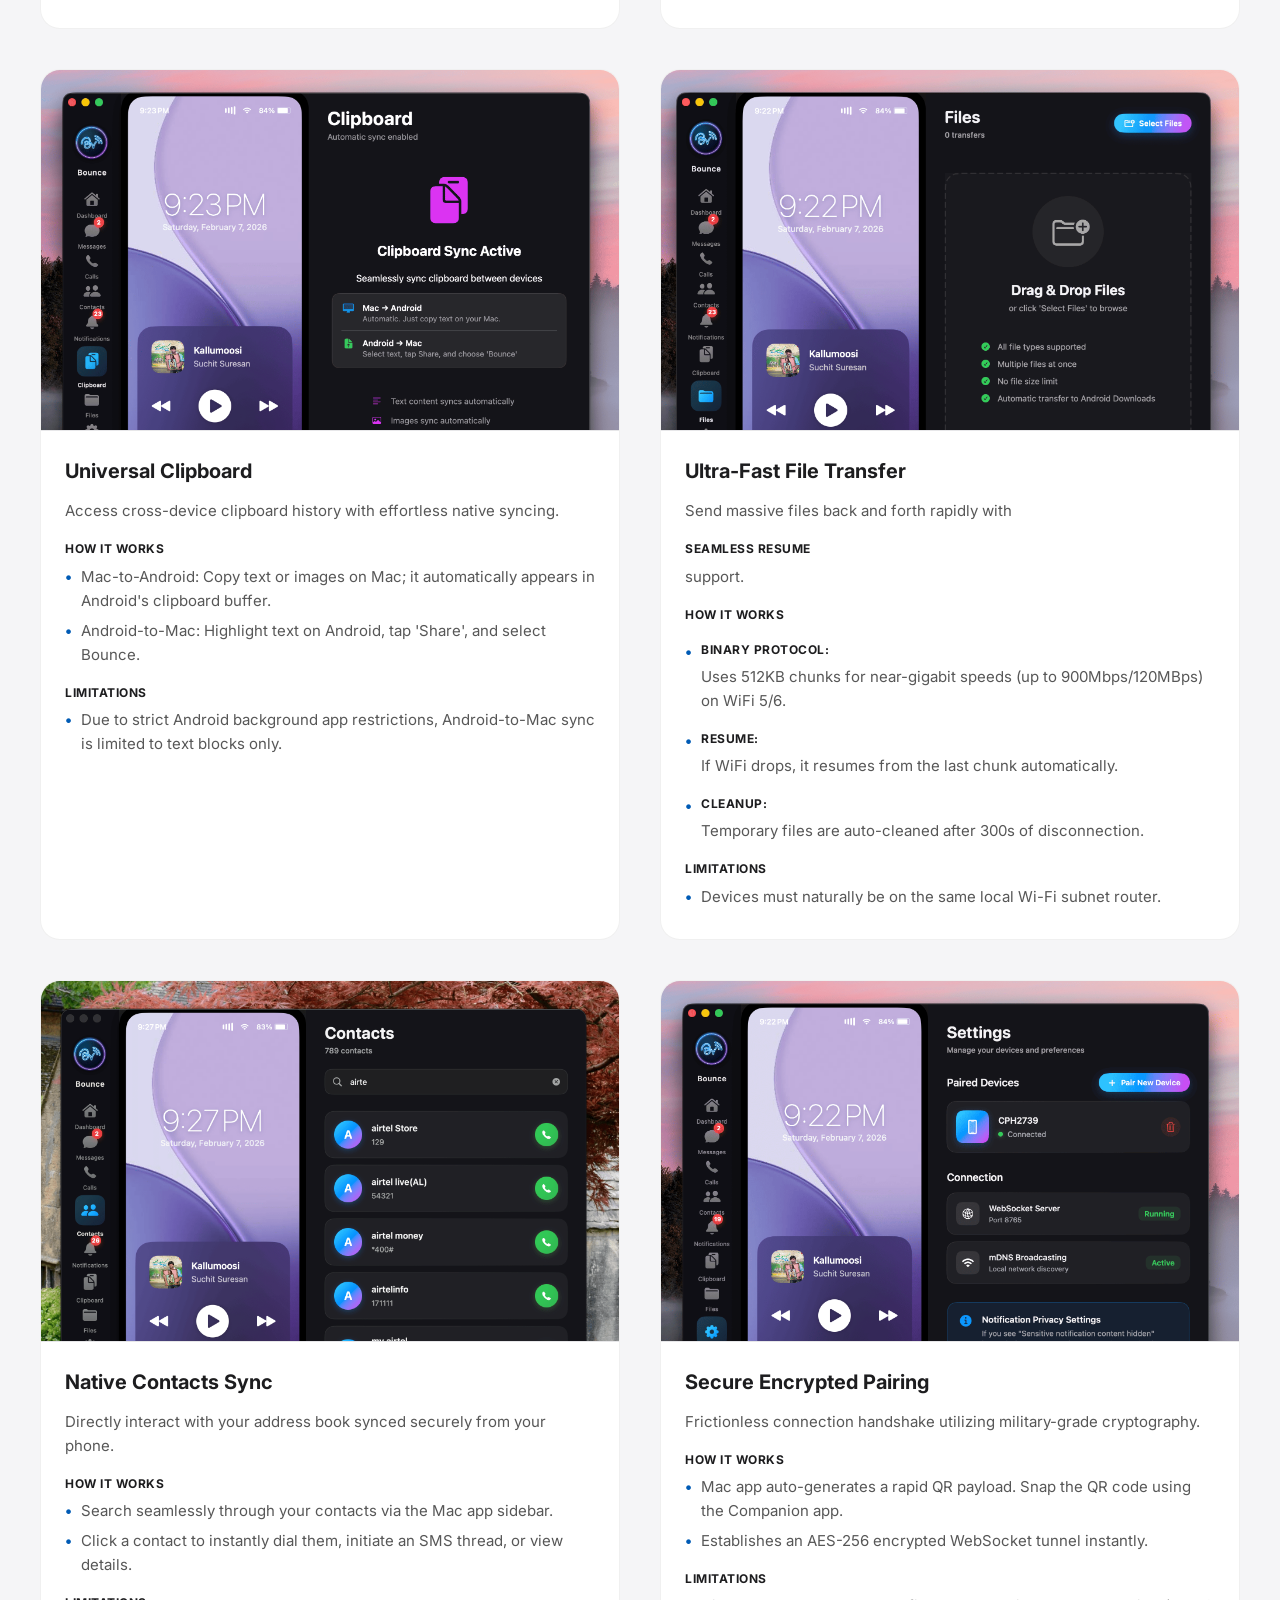
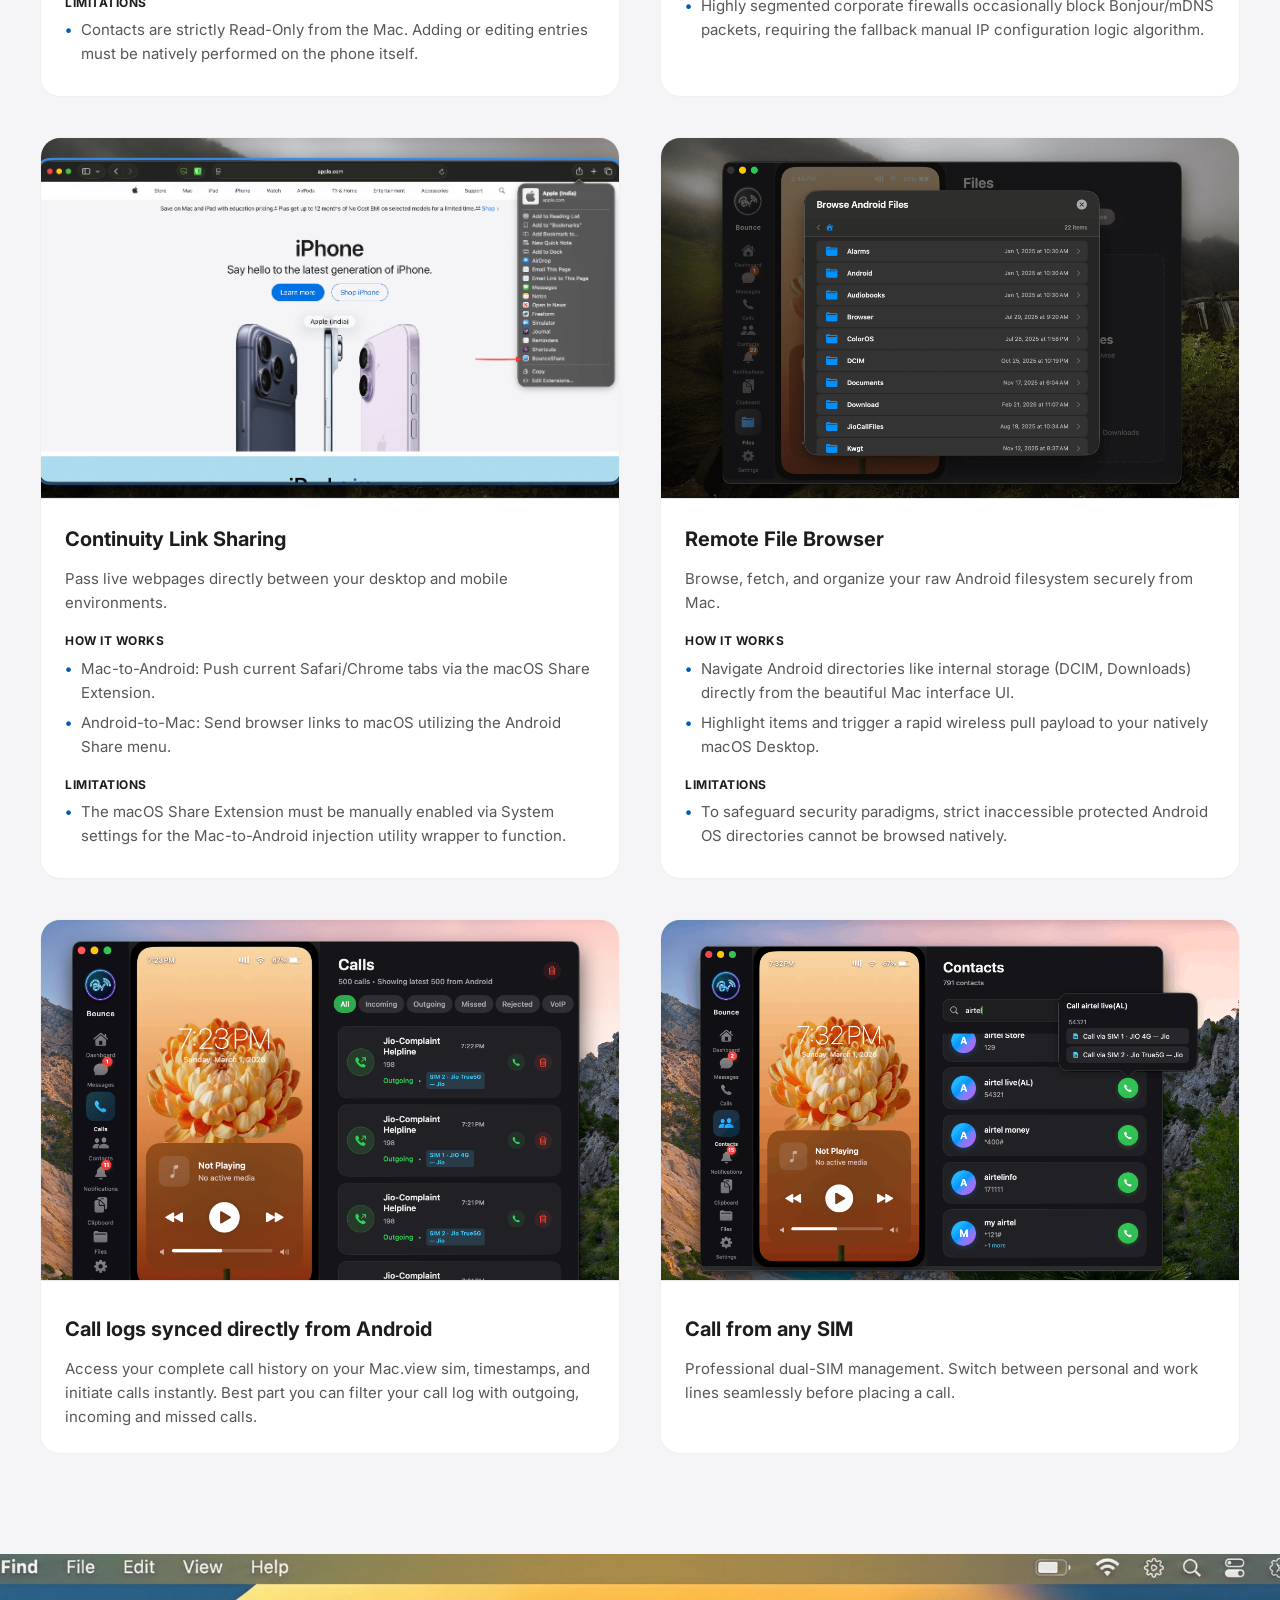
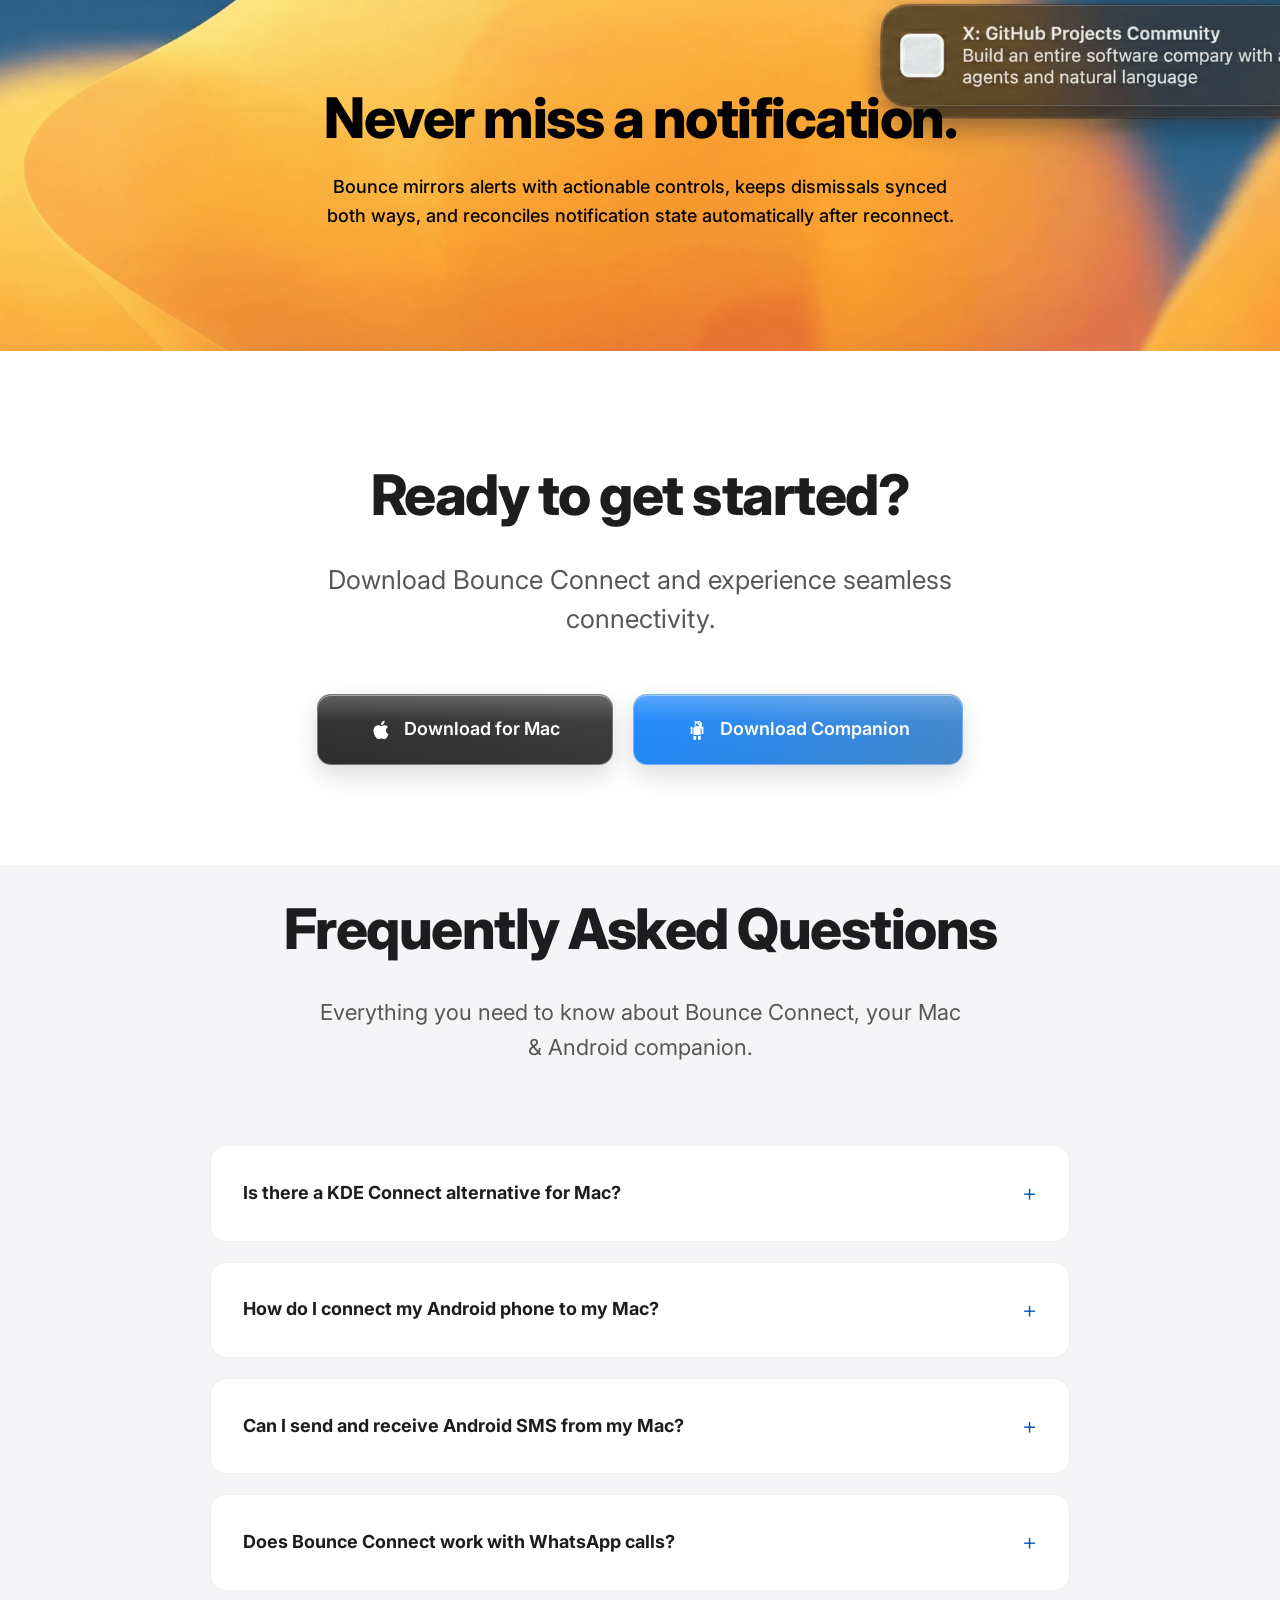
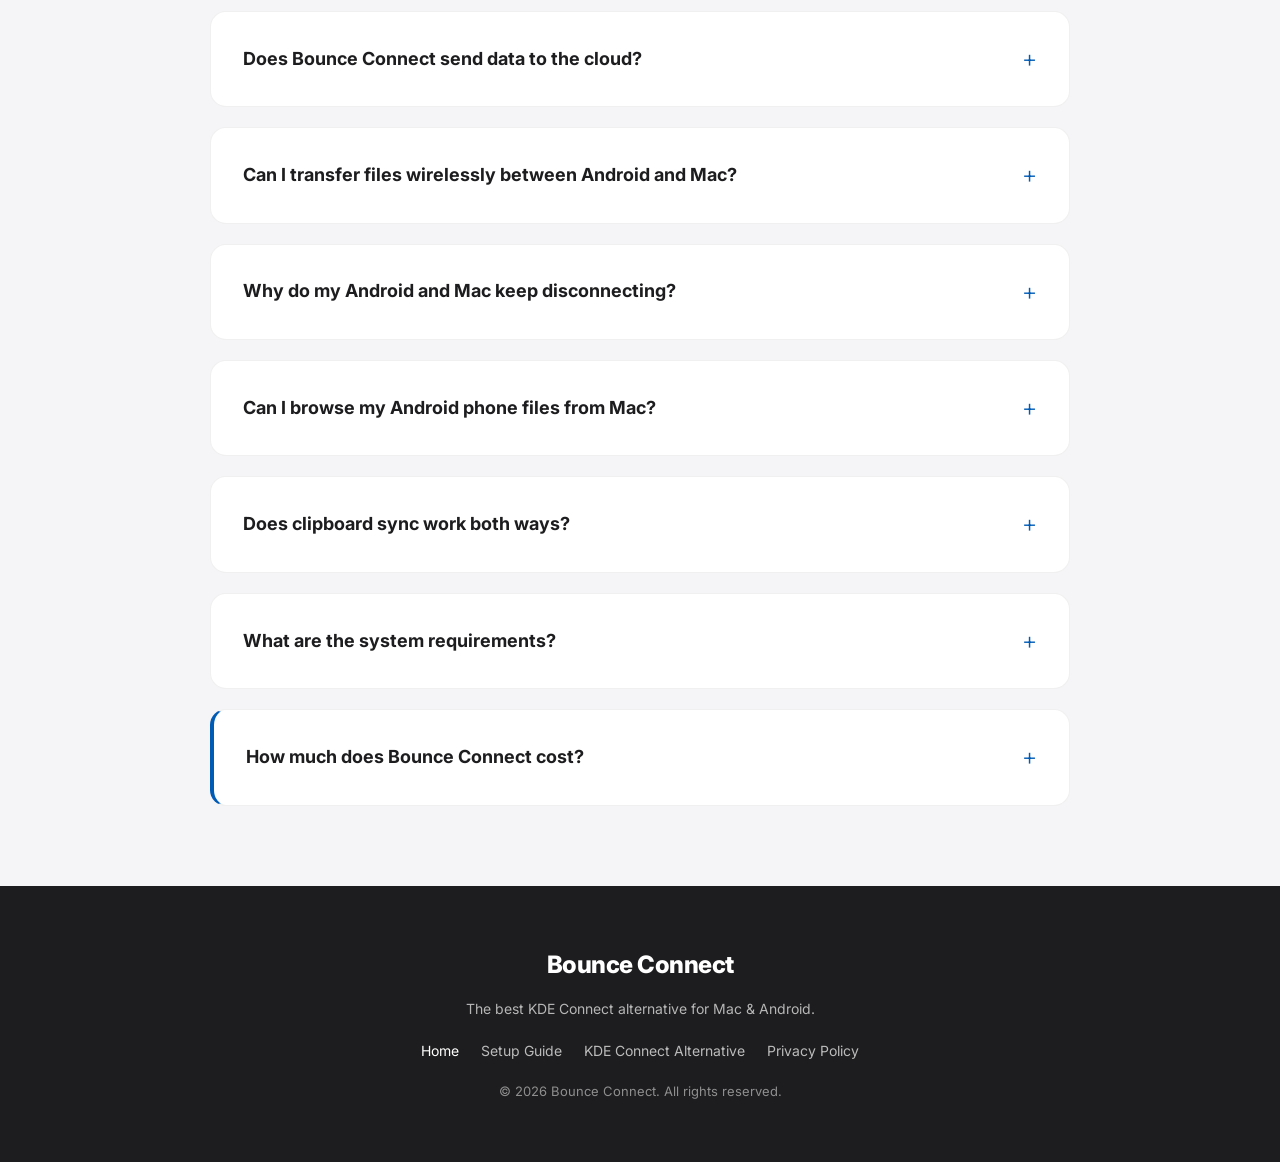
==== commit 5051e712: "Refactor CSS styles and adjust layout properties" ====
--- a/index.html
+++ b/index.html
@@ -1671,26 +1671,43 @@
             .hero-main-title {
                 font-size: 40px;
                 letter-spacing: -1.5px;
+                margin-top: 0 !important;
                 margin-bottom: 16px
             }
 
             .animated-logo-container {
-                top: 120px;
+                top: 110px;
+            }
+
+            .animated-logo-container .levitate-wrapper {
                 gap: 12px;
             }
 
+            .header-logo-placeholder {
+                width: 32px;
+                height: 32px;
+            }
+
+            .header-text-placeholder {
+                width: 146px; /* 190 * (20/26) to match the 20px mobile font scaling perfectly */
+            }
+
             .animated-logo-img {
-                width: 48px;
-                height: 48px;
-                border-radius: 12px;
+                width: 44px;
+                height: 44px;
+                border-radius: 10px;
             }
 
             .animated-logo-text {
-                font-size: 32px;
+                font-size: 28px;
             }
 
             .hero {
-                padding: 180px 0 60px;
+                padding: 90px 0 40px;
+            }
+
+            .hero-seo-tag {
+                margin-top: 20px !important;
             }
 
             .hero-subtitle {
@@ -1698,14 +1715,35 @@
                 margin-bottom: 24px
             }
 
+            .download-buttons {
+                margin-top: 32px !important;
+            }
+
             .platform-badges {
-                gap: 16px;
-                margin-top: 20px
+                flex-direction: row;
+                flex-wrap: wrap;
+                justify-content: center;
+                gap: 12px;
+                margin-top: 24px;
+                padding: 0;
             }
 
             .badge {
-                padding: 8px 16px;
-                font-size: 13px
+                background: transparent;
+                box-shadow: none !important;
+                padding: 4px 8px;
+                font-size: 13px;
+                gap: 8px;
+                color: var(--text-secondary);
+            }
+
+            .badge:hover {
+                transform: none;
+            }
+
+            .badge-icon {
+                width: 18px;
+                height: 18px;
             }
 
             .section-title {
@@ -1799,9 +1837,9 @@
             }
 
             .modal-content {
-                padding: 24px 20px;
-                max-height: 85vh;
-                border-radius: 24px
+                padding: 16px;
+                max-height: 90vh;
+                border-radius: 20px
             }
 
             .modal-close-icon {
@@ -1810,9 +1848,10 @@
             }
 
             .modal-icon {
-                width: 48px;
-                height: 48px;
-                margin-bottom: 12px
+                width: 40px;
+                height: 40px;
+                margin-bottom: 8px;
+                border-radius: 12px;
             }
 
             .modal-icon svg {
@@ -1821,8 +1860,32 @@
             }
 
             .modal-title {
-                font-size: 20px;
-                margin-bottom: 8px
+                font-size: 18px;
+                margin-bottom: 8px;
+            }
+
+            .modal-important {
+                font-size: 12px;
+                padding: 10px;
+                margin-bottom: 12px;
+            }
+
+            .install-step {
+                font-size: 13px;
+                margin-bottom: 10px;
+                padding-left: 20px;
+            }
+            
+            .install-step::before {
+                width: 16px;
+                height: 16px;
+                font-size: 10px;
+            }
+
+            .modal-btn {
+                padding: 14px 24px;
+                font-size: 15px;
+                margin-top: 16px;
             }
         }
 
@@ -3773,13 +3836,13 @@
         </section>
 
         <!-- Final CTA -->
-        <section class="hero" style="padding: 100px 0;">
+        <section class="hero" style="padding: 100px 0; min-height: auto;">
             <div class="container">
                 <div class="animate-on-scroll">
                     <h2 class="section-title">Ready to get started?</h2>
                     <p class="hero-subtitle">Download Bounce Connect and experience seamless connectivity.</p>
 
-                    <div class="download-buttons">
+                    <div class="download-buttons" style="margin-bottom: 0;">
                         <a href="#" class="btn btn-mac">
                             <svg class="btn-icon" fill="currentColor" viewBox="0 0 24 24">
                                 <path
@@ -3800,7 +3863,7 @@
         </section>
 
         <!-- FAQ Section (SEO: targets Google Featured Snippets & PAA) -->
-        <section id="faq" style="padding: 80px 0; background: var(--bg-secondary);">
+        <section id="faq" style="padding: 20px 0 80px; background: var(--bg-secondary);">
             <div class="container">
                 <div class="section-header">
                     <h2 class="section-title">Frequently Asked Questions</h2>
@@ -4162,9 +4225,13 @@
             // Compute layout only once (or on resize) to prevent severe layout thrashing (stutter)
             if (!isLogoLayoutCached) {
                 const rect = headerLogoContainer.getBoundingClientRect();
-                // Since header is sticky top:0, getBoundingClientRect is reliably absolute to viewport
+                const isMobileLayout = window.innerWidth <= 768;
+                // Since header is sticky top:0, getBoundingClientRect is reliably absolute to viewport.
+                // However, by the time progress=1, header gets .scrolled which changes padding
+                // (Desktop: 14px -> 10px, Mobile: 12px -> 10px). We adjust the final target Y accordingly.
+                const scrollOffset = isMobileLayout ? 2 : 4;
                 cachedTargetX = rect.left + (rect.width / 2);
-                cachedTargetY = rect.top + (rect.height / 2);
+                cachedTargetY = rect.top + (rect.height / 2) - scrollOffset;
                 isLogoLayoutCached = true;
             }
 
@@ -4177,12 +4244,12 @@
 
             const isMobile = window.innerWidth <= 768;
 
-            const START_TOP = isMobile ? 120 : 140;
-            const sourceHeight = isMobile ? 48 : 76; // Match CSS width/height
+            const START_TOP = isMobile ? 110 : 140;
+            const sourceHeight = isMobile ? 44 : 76; // Match CSS width/height
             
-            // On mobile, the header target is 32px (CSS line 1641), so 32/48 = 0.66 scale
+            // On mobile, the header target is 32px (CSS line 1641), so 32/44 = 0.72 scale
             // On desktop, target is 40px, so 40/76 = 0.52 scale
-            const END_SCALE = isMobile ? 0.66 : 0.52;
+            const END_SCALE = isMobile ? 0.72 : 0.52;
 
             const viewportCenterX = window.innerWidth / 2;
 
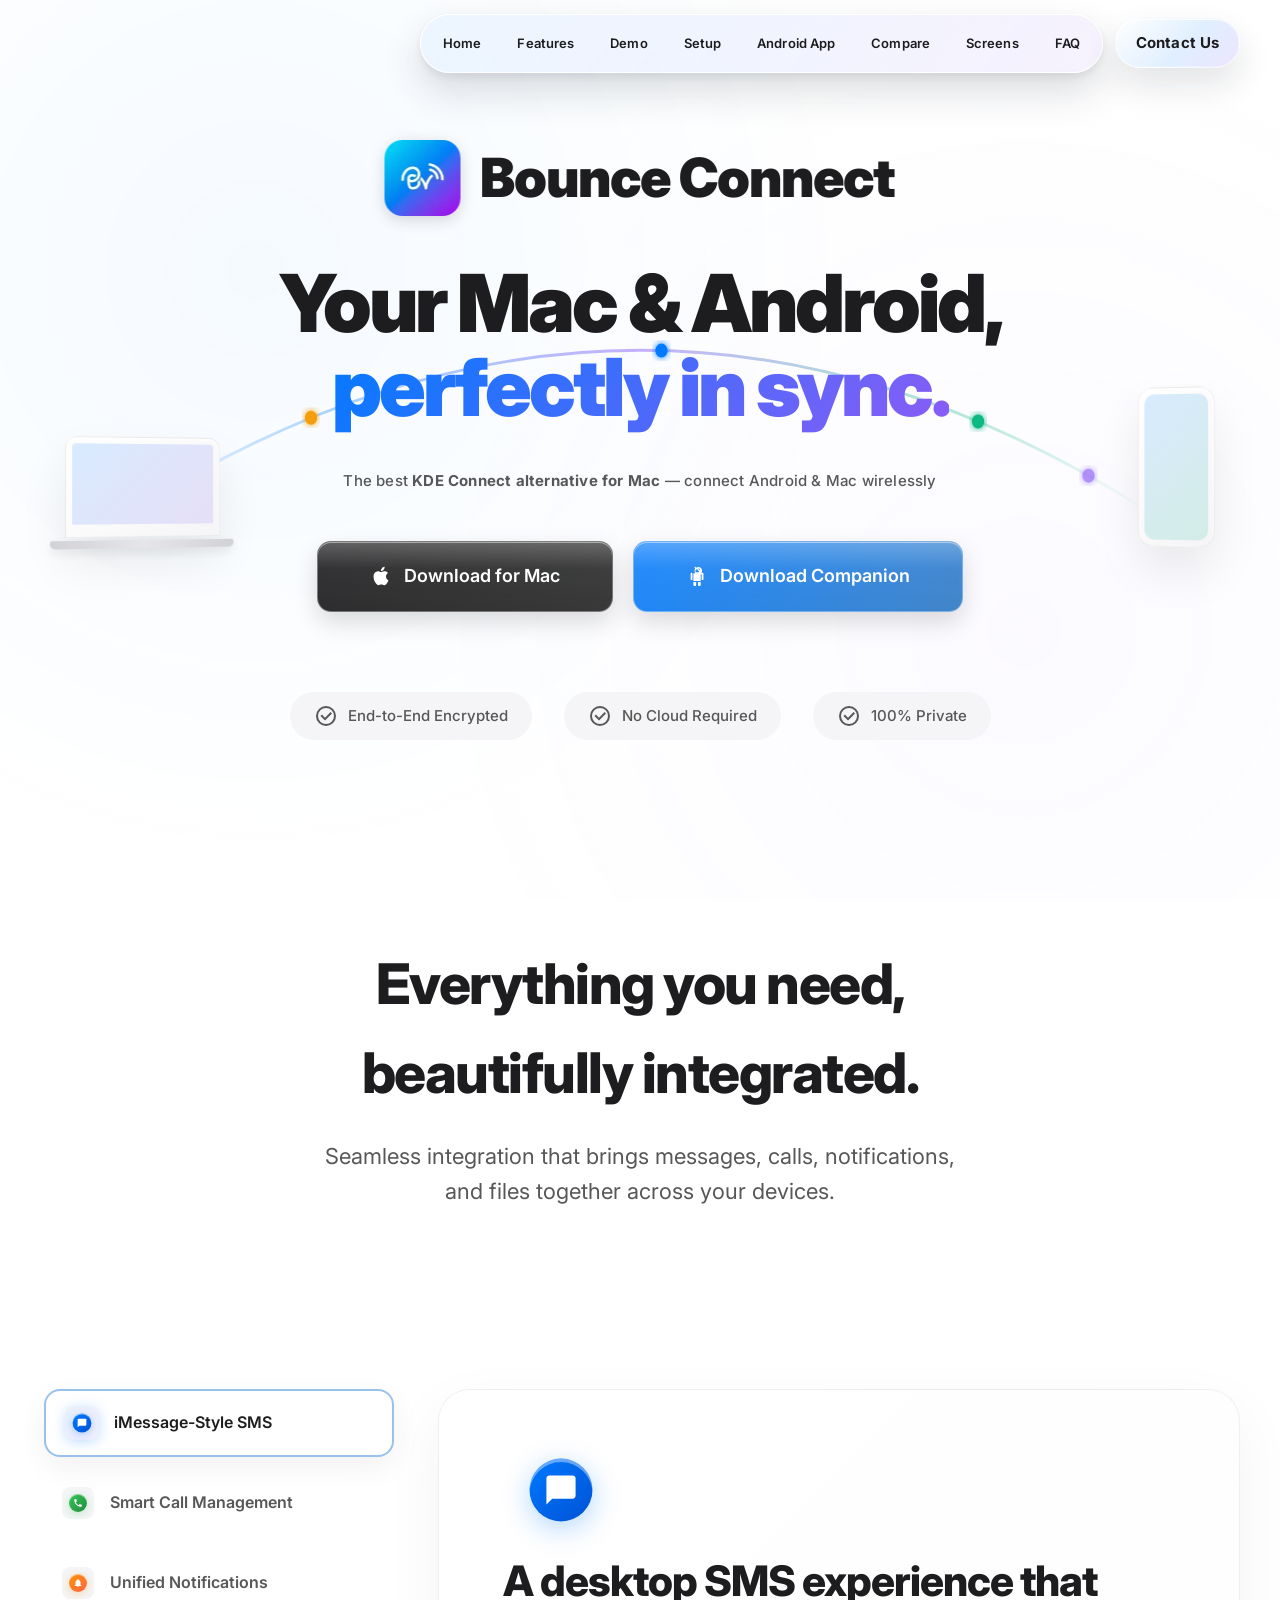
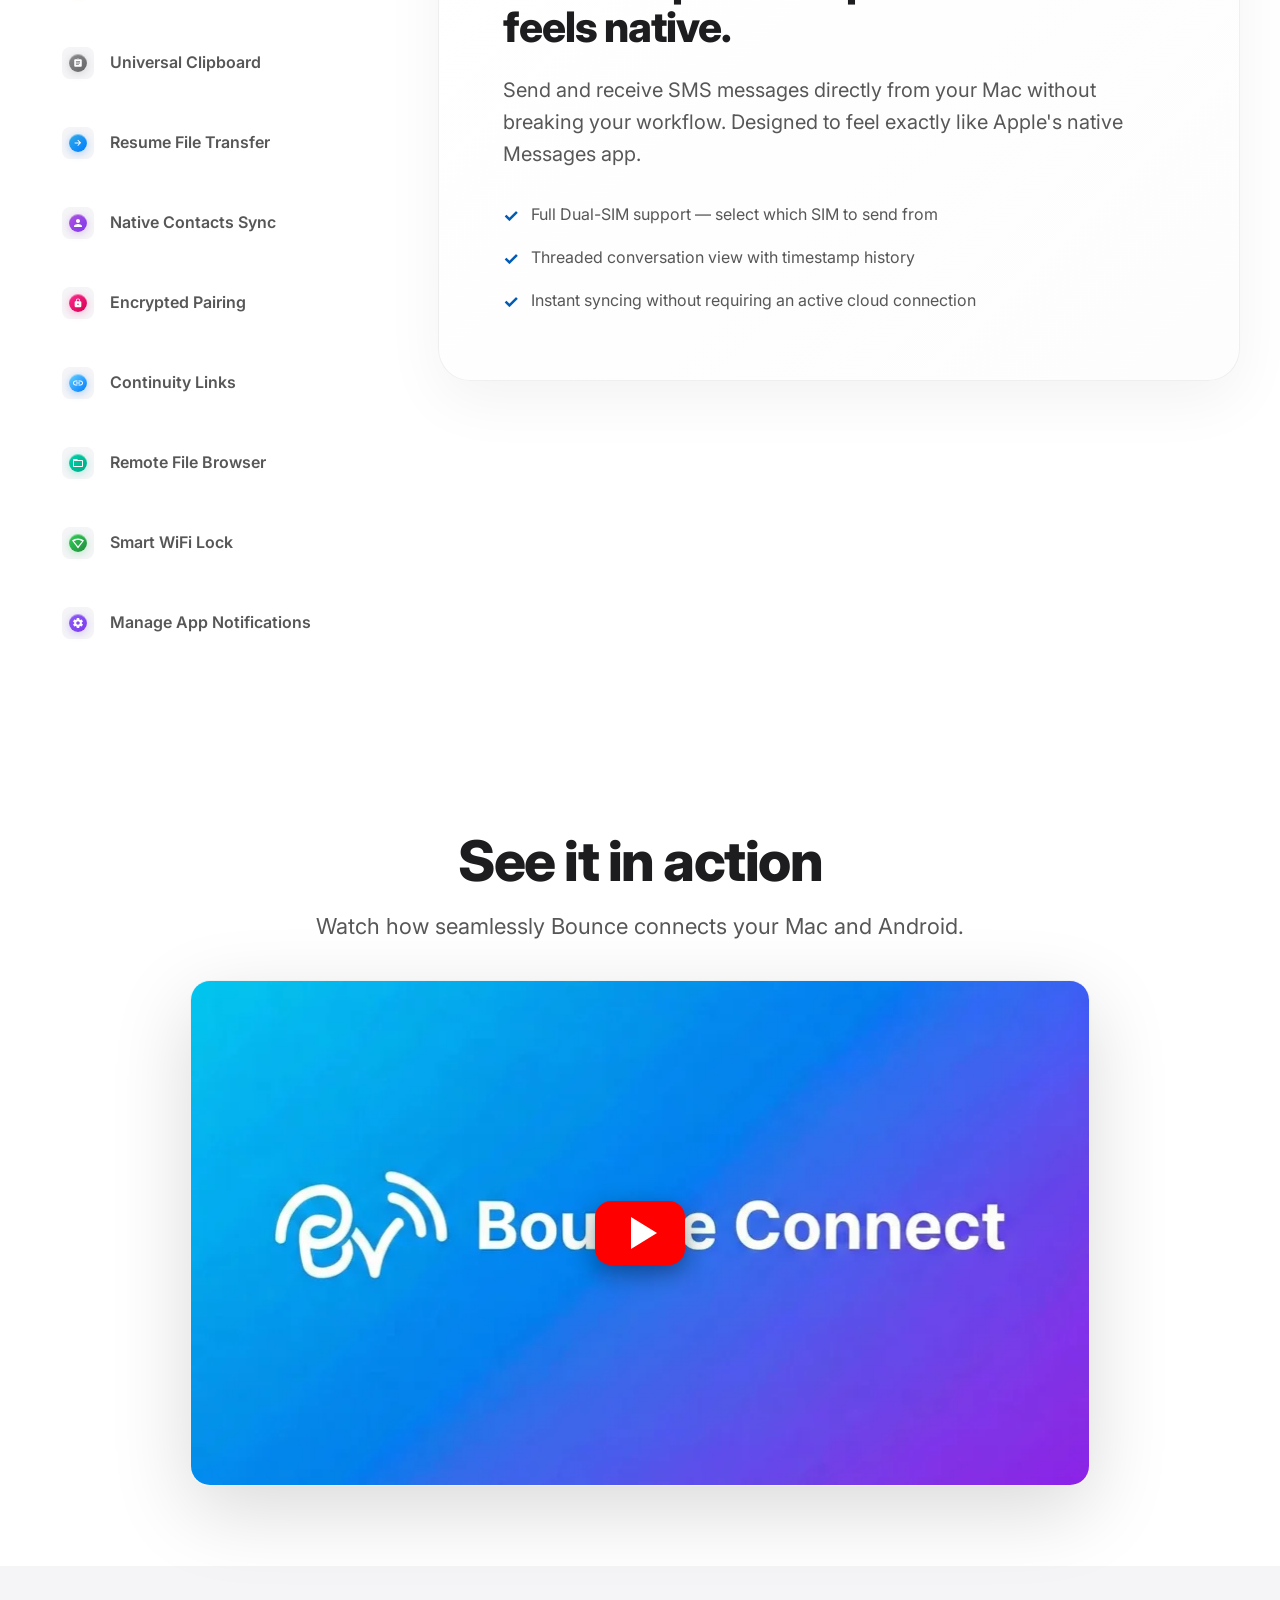
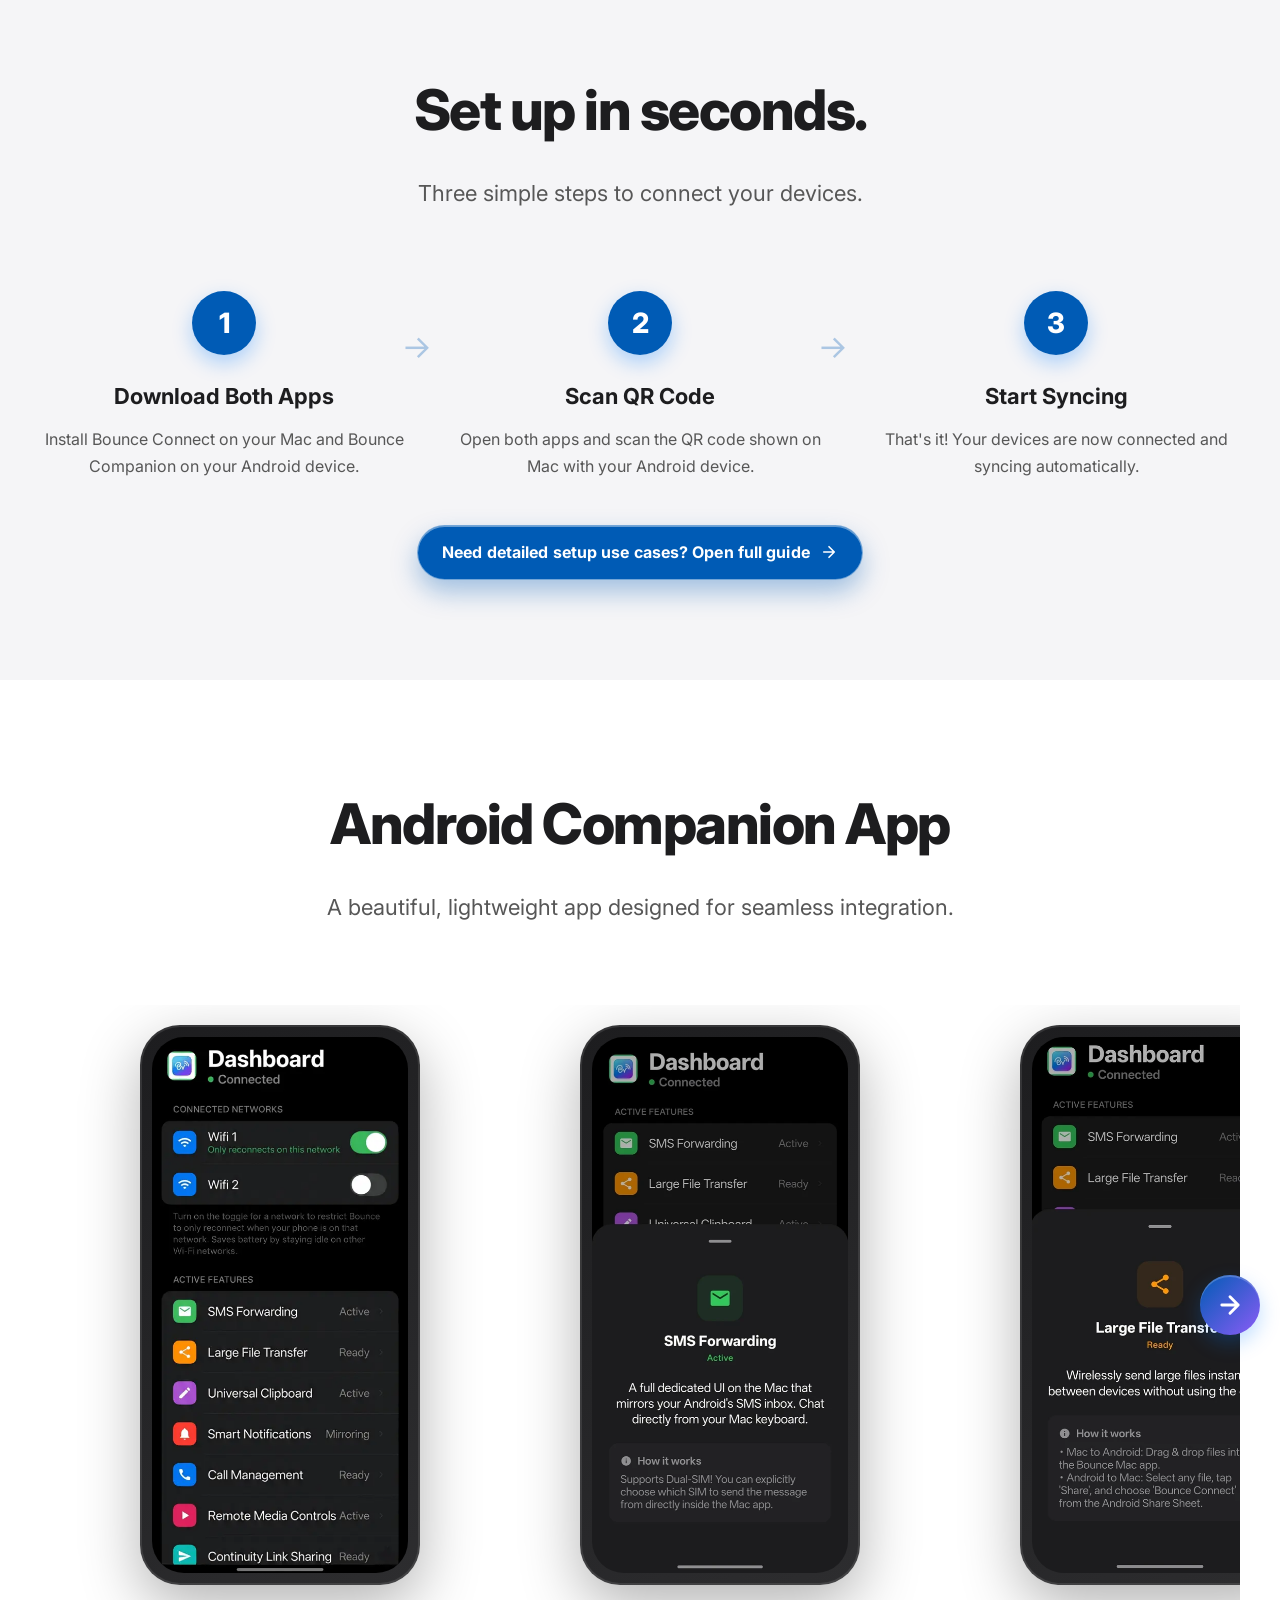
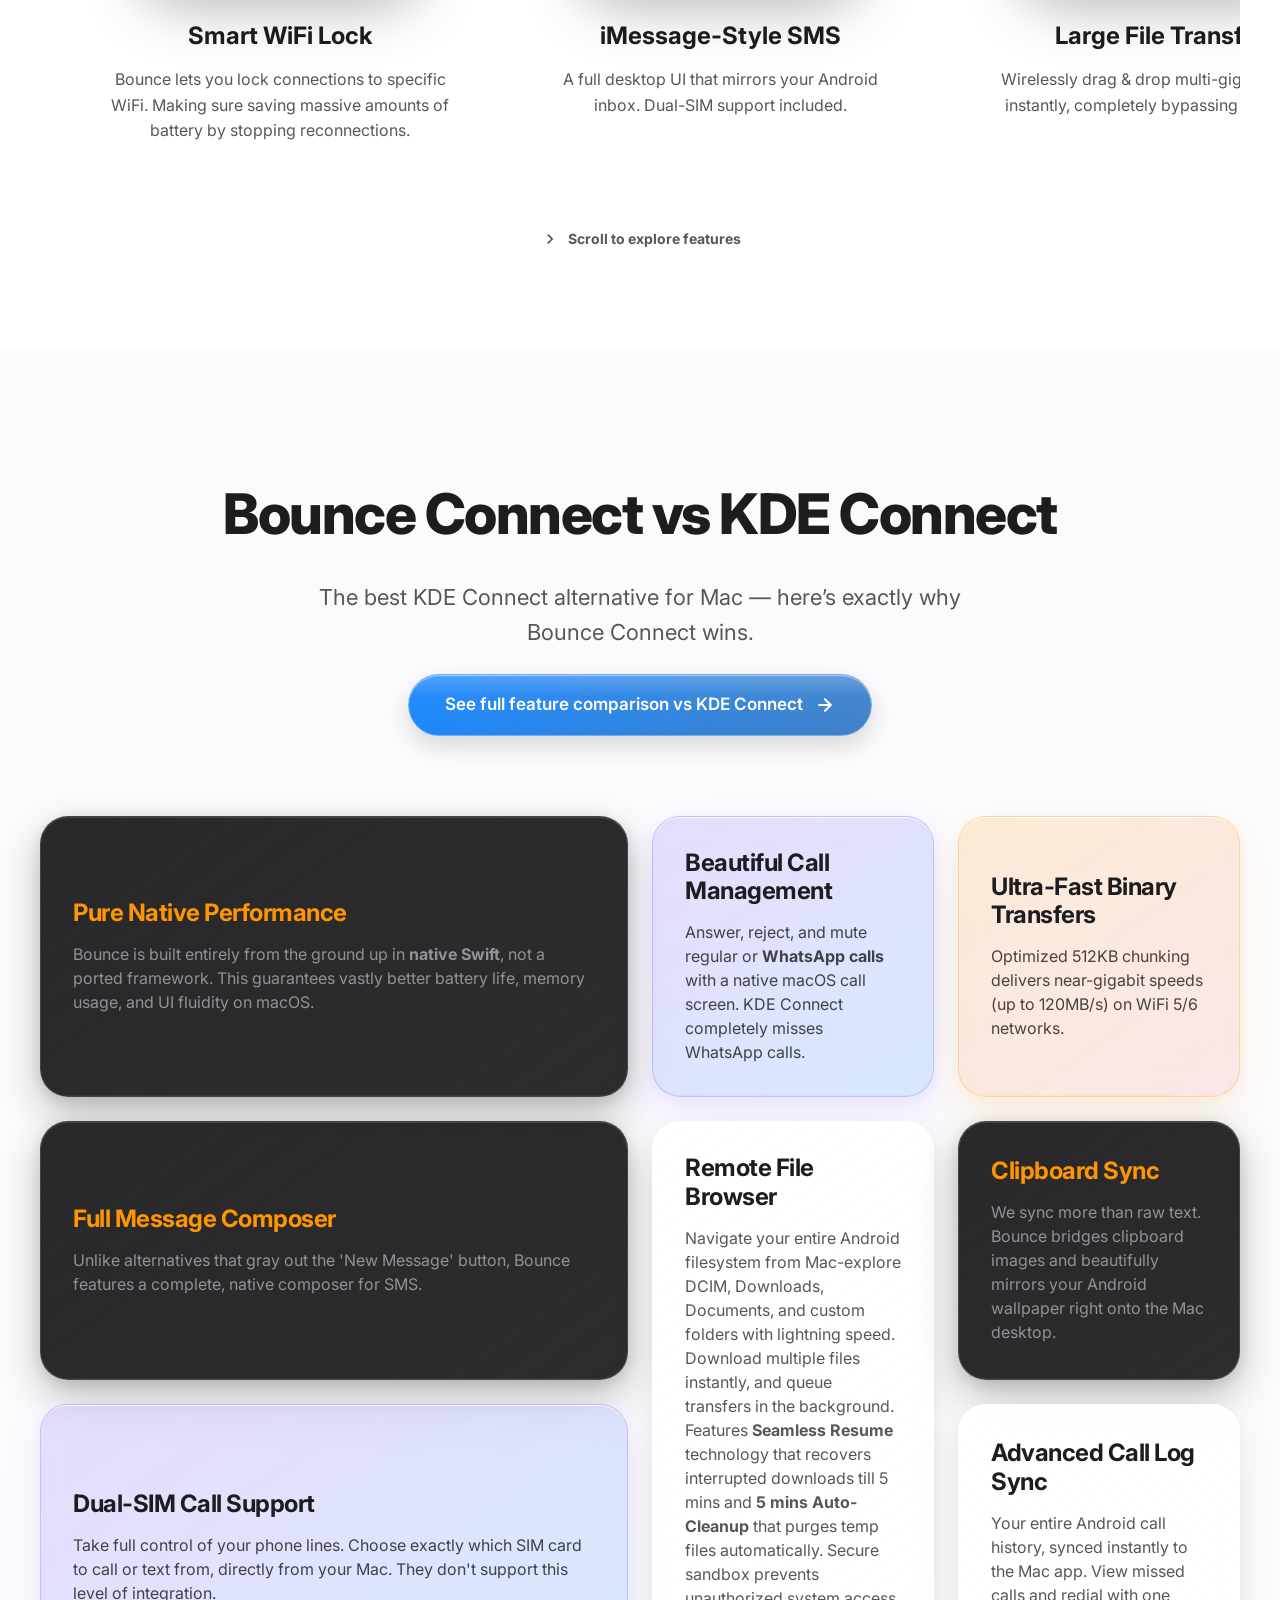
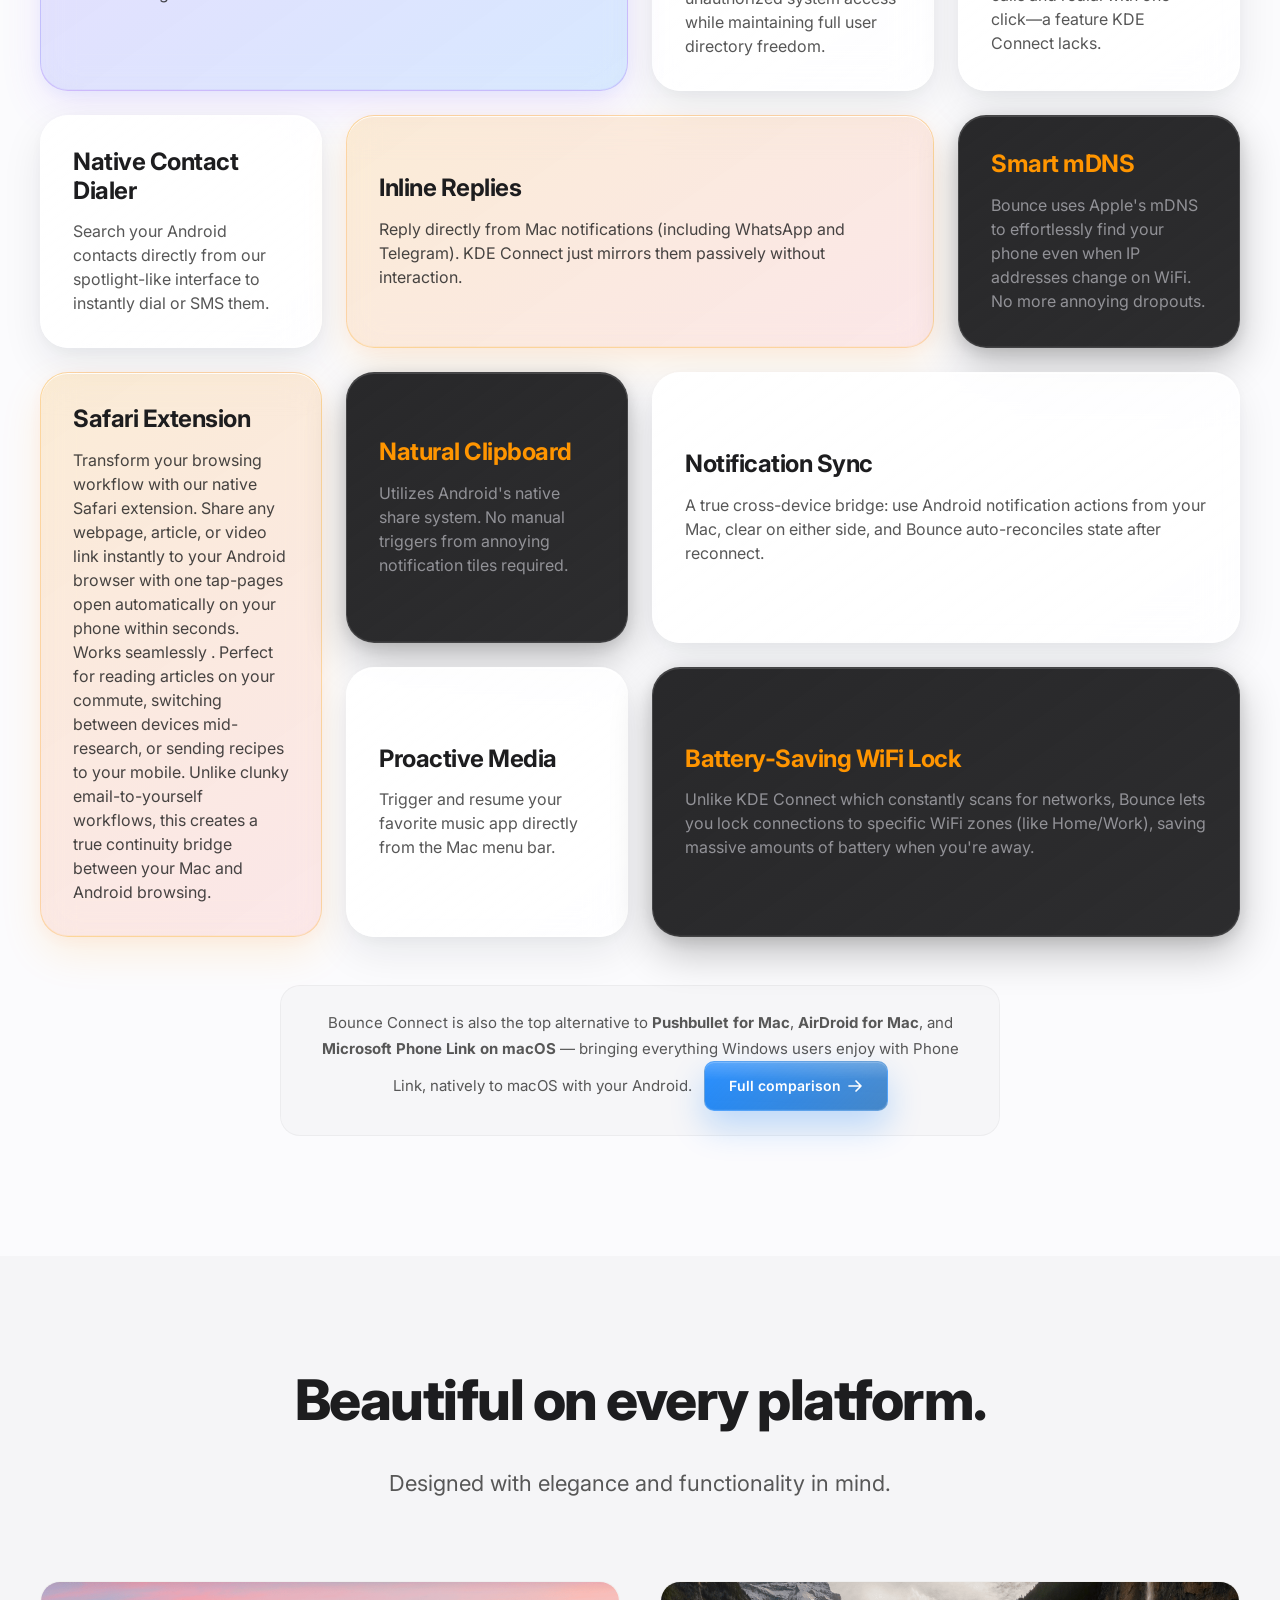
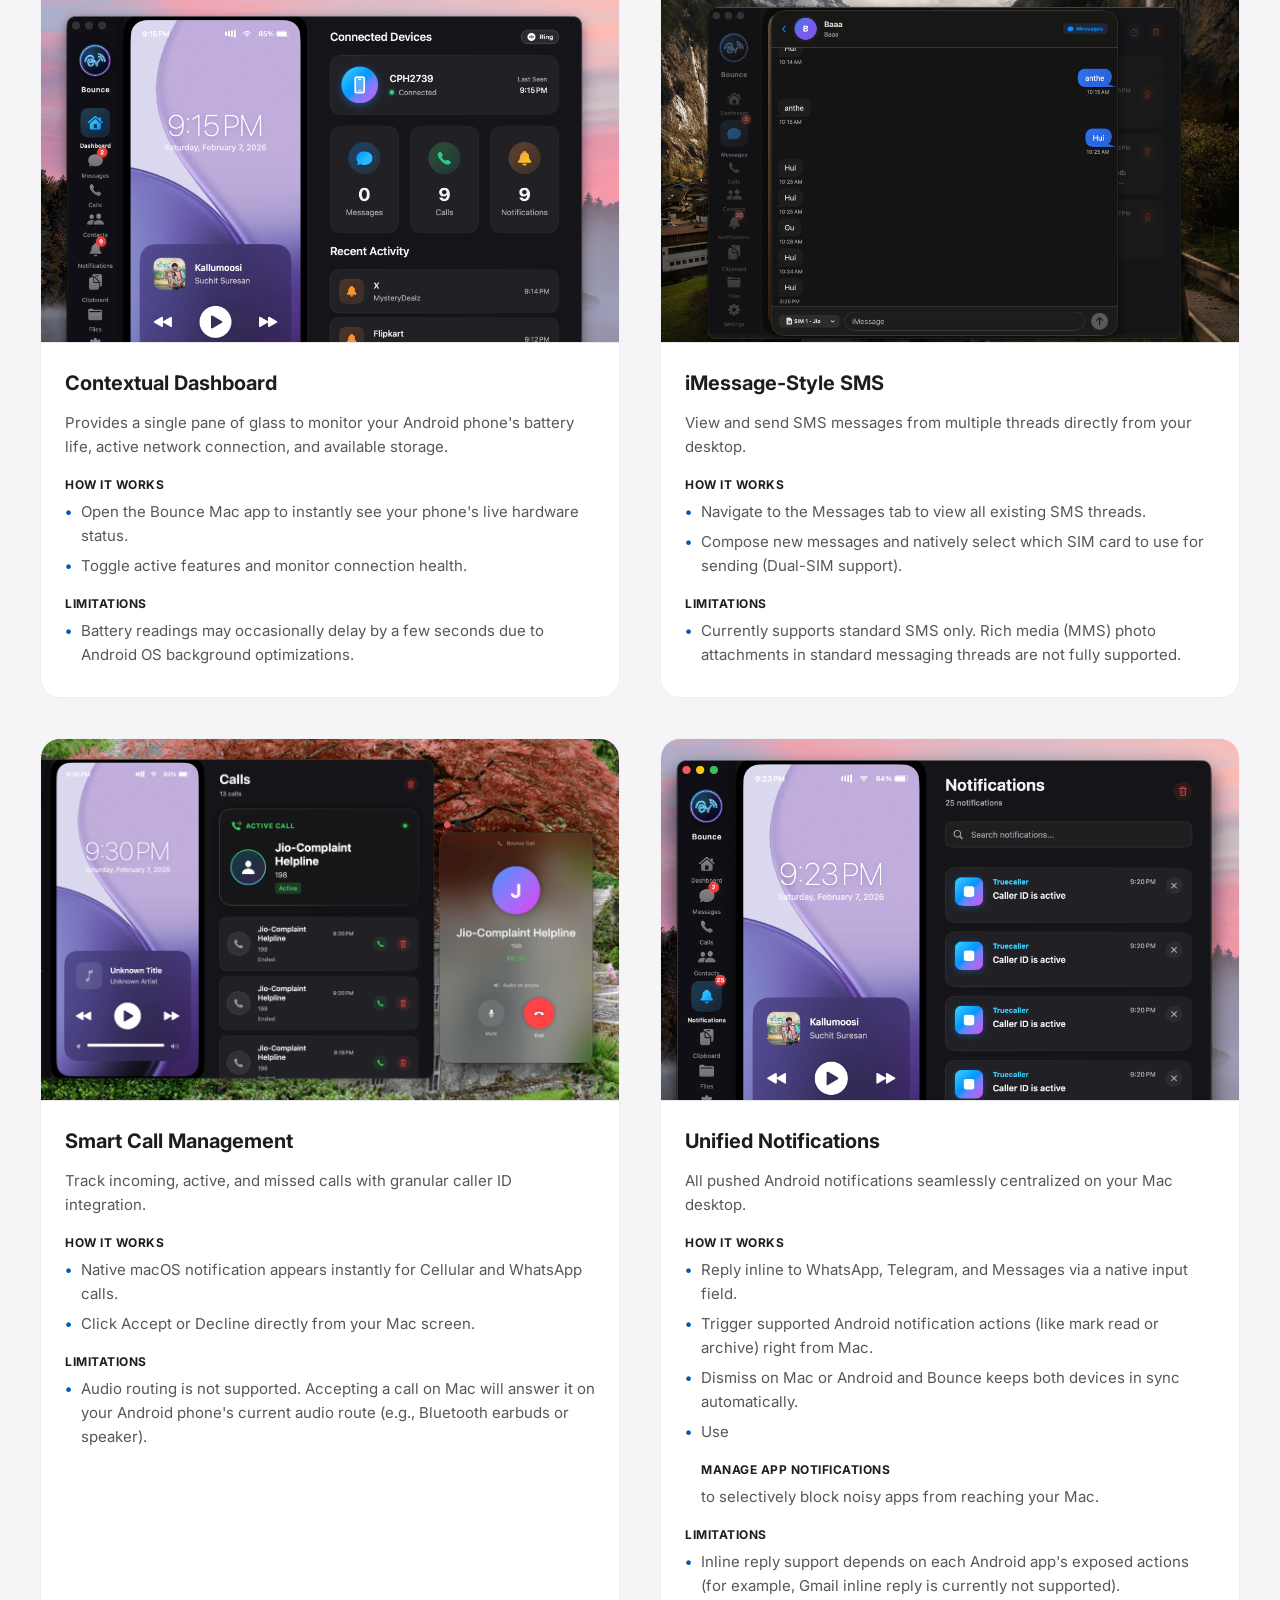
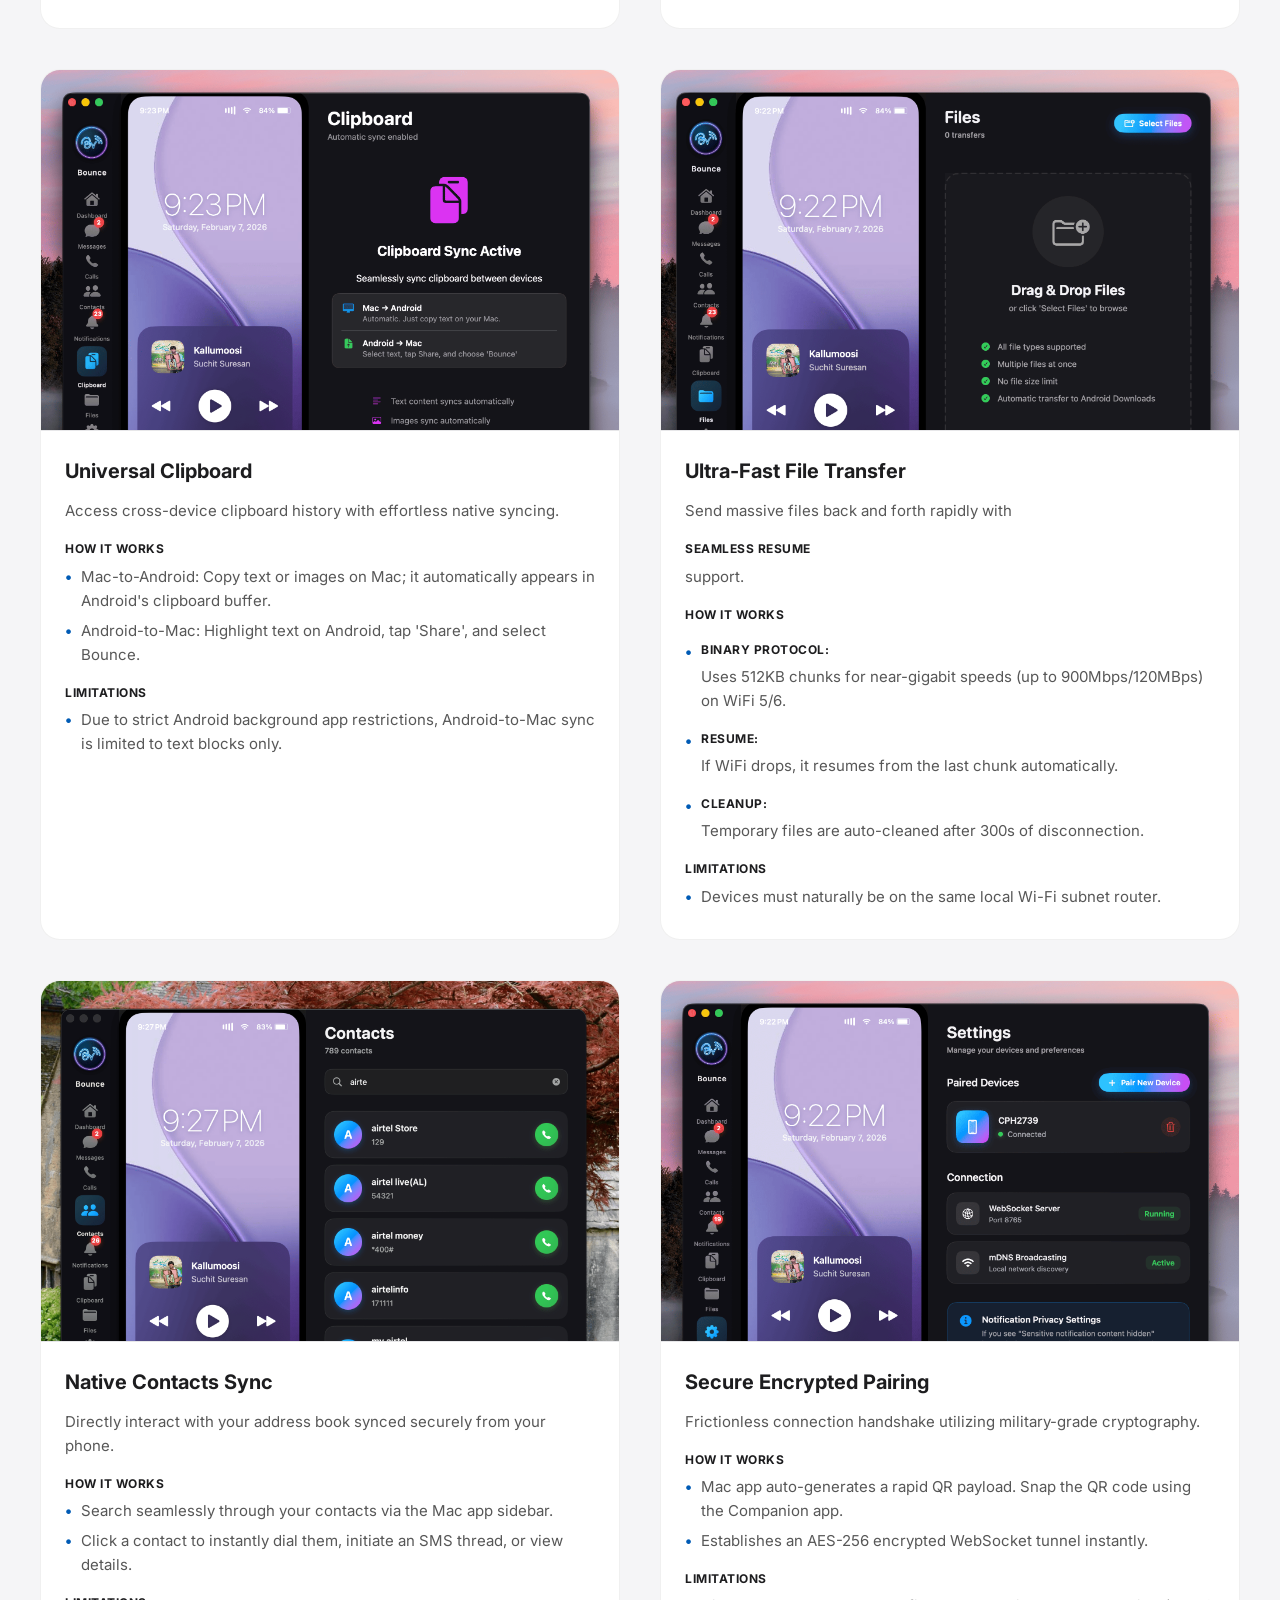
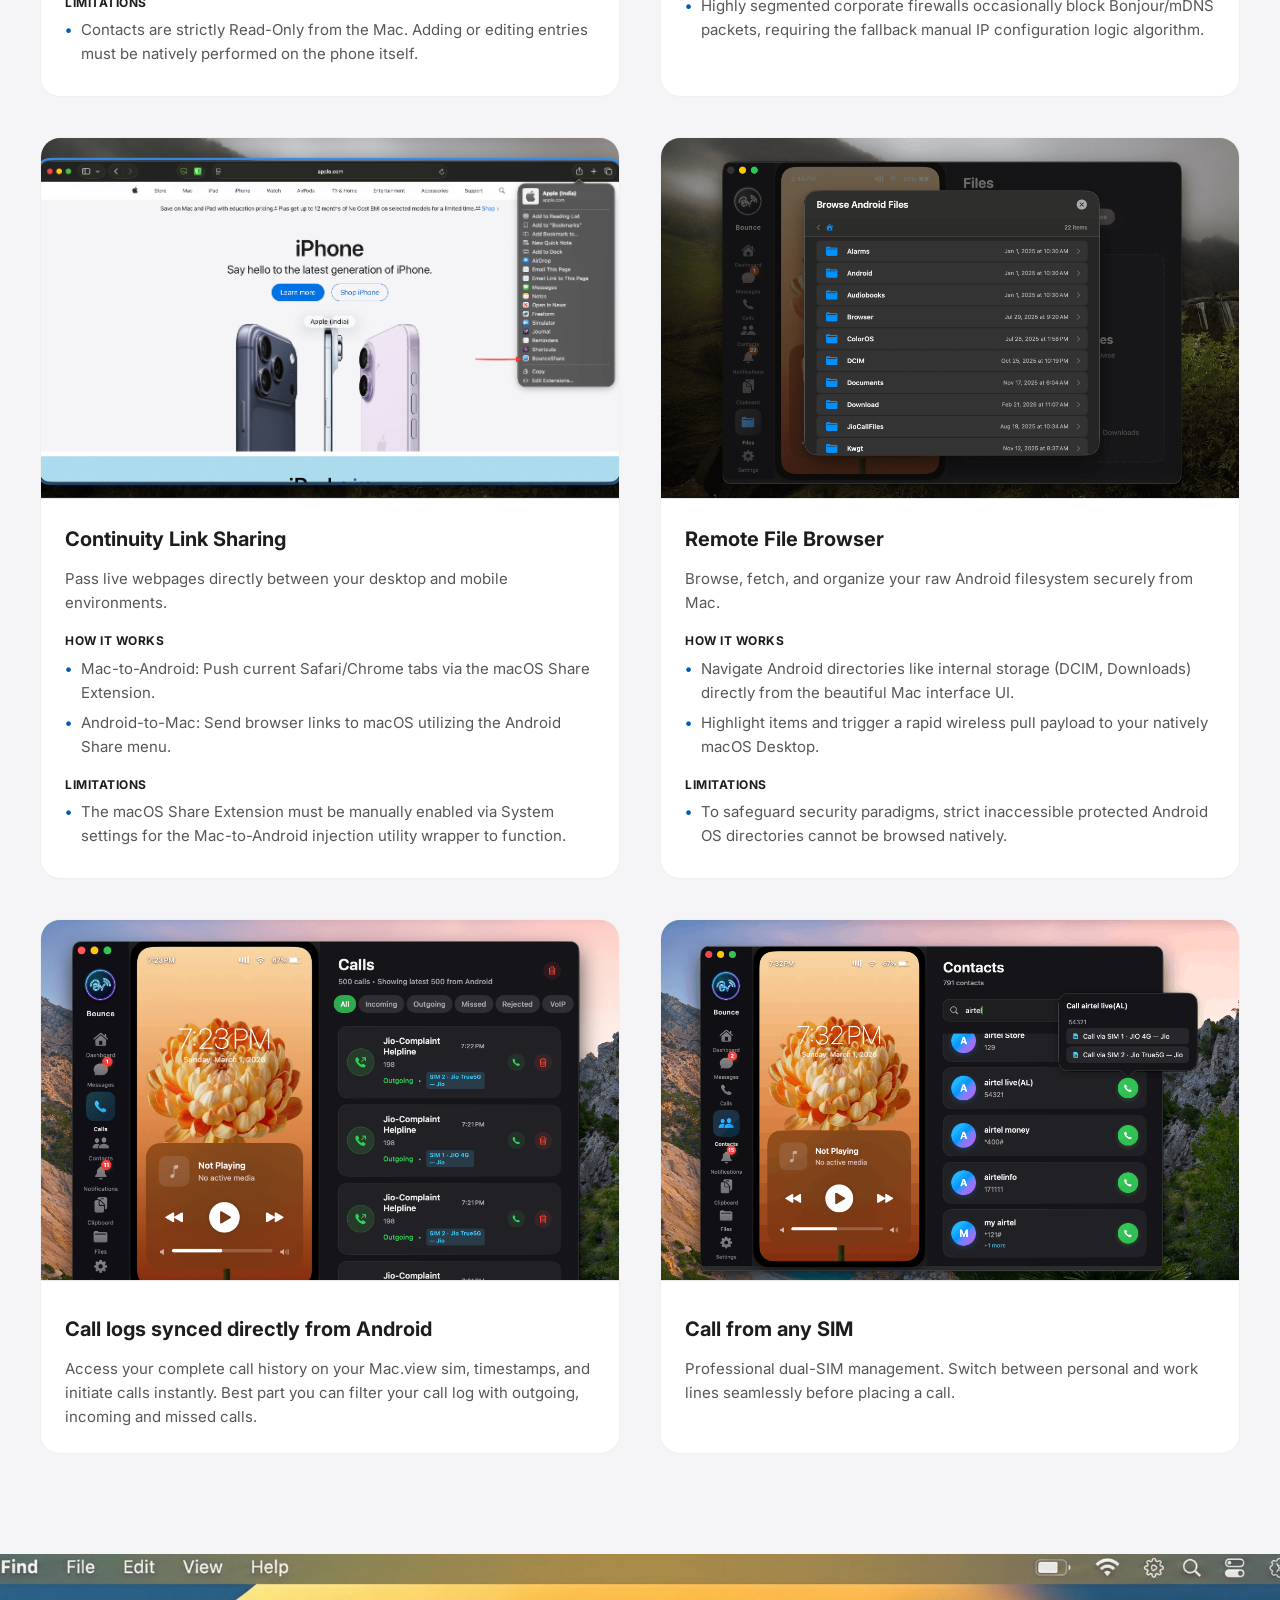
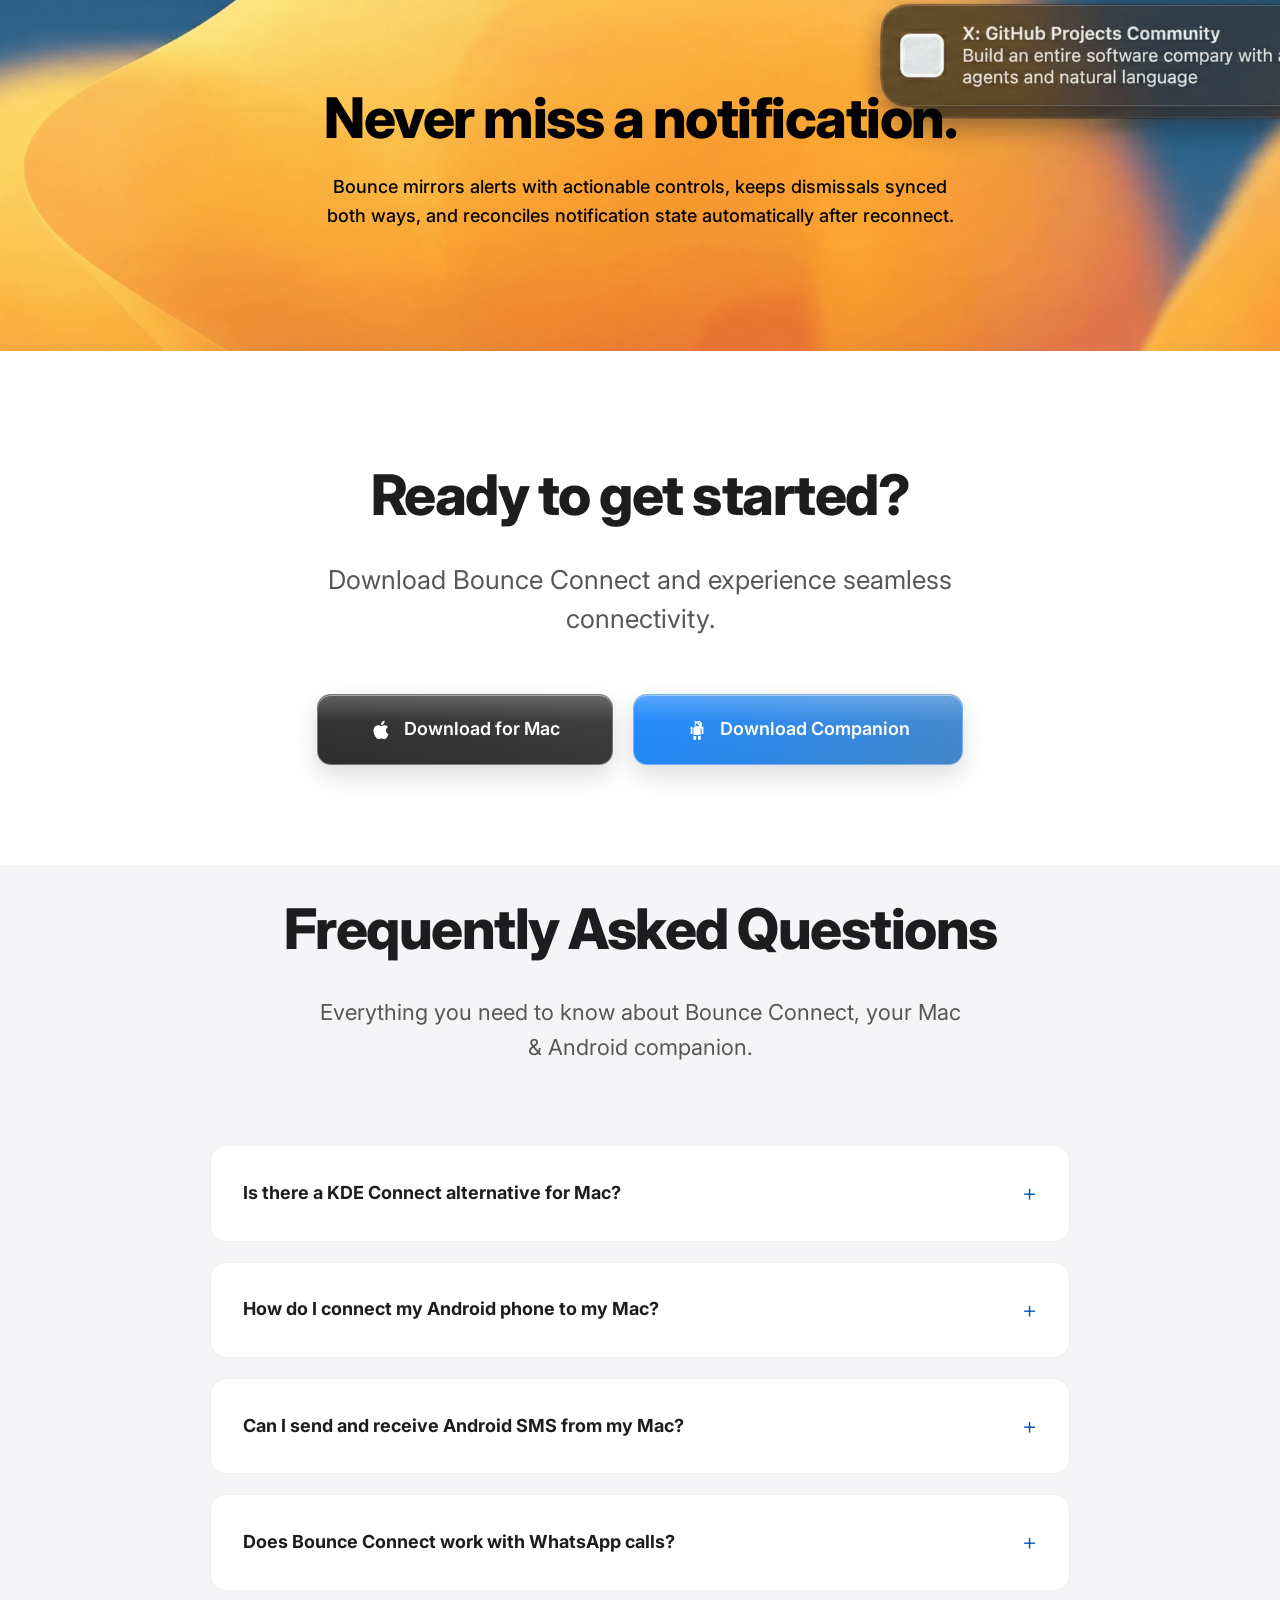
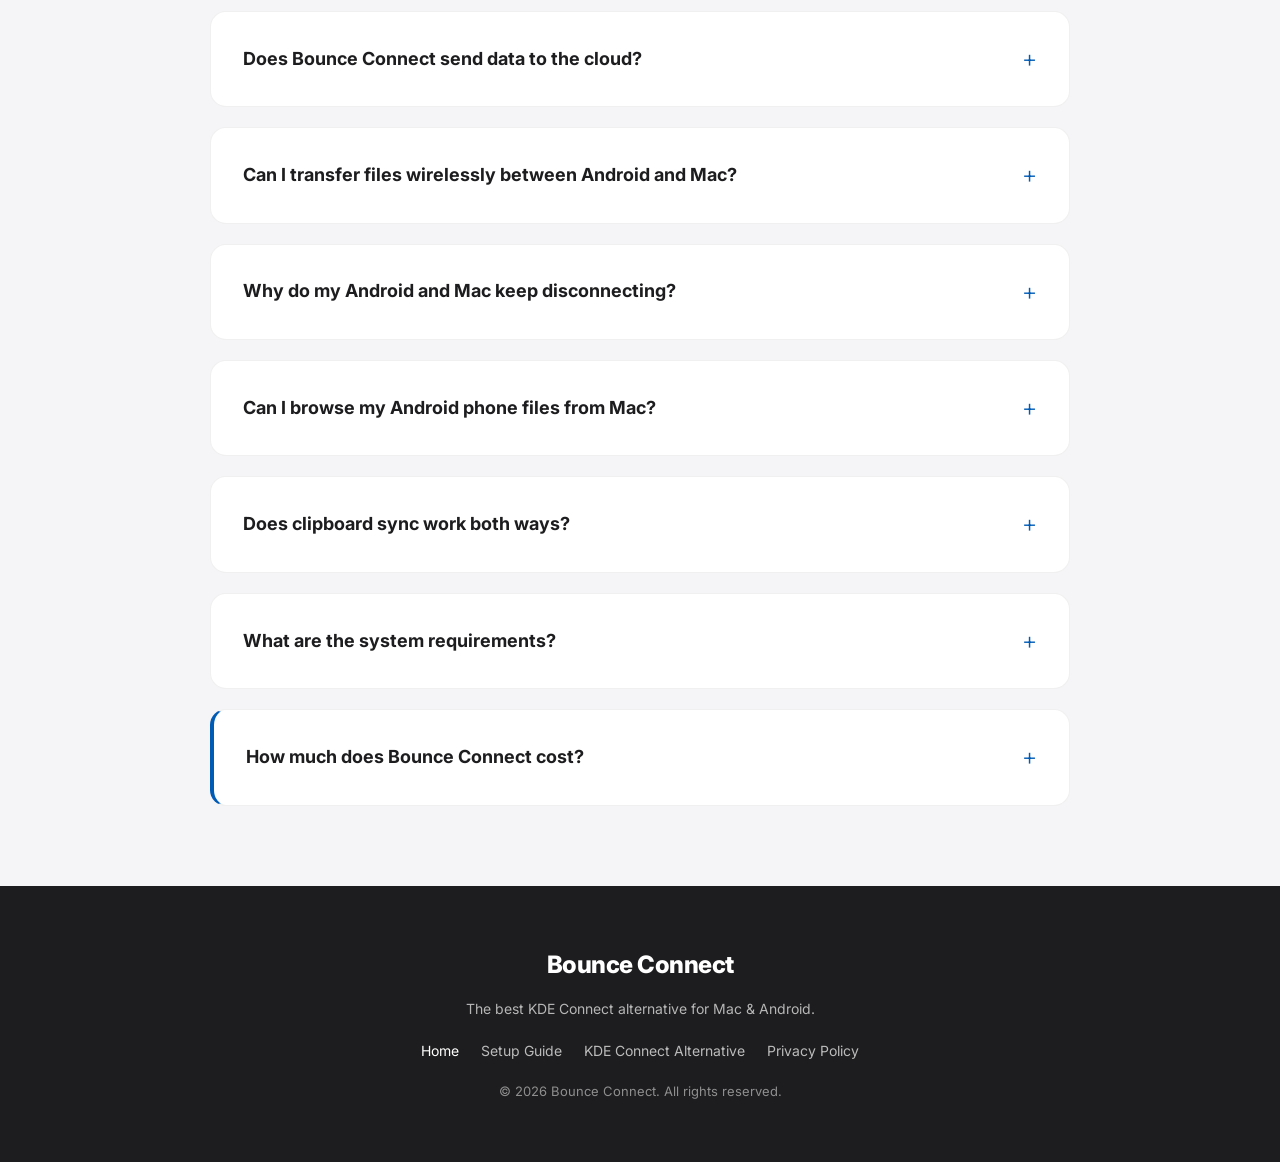
==== commit 88ca8d61: "Add files via upload" ====
--- a/index.html
+++ b/index.html
@@ -4147,6 +4147,7 @@
                     </svg>
                 </div>
                 <h2 class="modal-title">Get in Touch</h2>
+                <!--email_off-->
                 <div
                     style="text-align: center; margin: 16px 0 32px; font-size: 16px; color: var(--text-secondary); line-height: 1.6;">
                     <p style="margin-bottom: 12px;">Have questions, feature requests, or just need a little help getting
@@ -4156,6 +4157,7 @@
                             style="color: var(--accent-blue); font-weight: 600; text-decoration: none; font-size: 18px;">support@bounceconnect.app</a>
                     </p>
                 </div>
+                <!--/email_off-->
                 <a href="#" onclick="handleEmailClick(event)" class="btn btn-modal-mac"
                     style="width: 100%; justify-content: center;">Send Email</a>
             </div>
@@ -4196,390 +4198,10 @@
         </div>
     </div>
 
-    <script>
-        // JavaScript logo animation logic
-        const animatedLogo = document.getElementById('animatedLogo');
-        const animatedLogoImg = document.getElementById('animatedLogoImg');
-        const animatedLogoText = document.getElementById('animatedLogoText');
-
-        const headerLogoPlaceholder = document.getElementById('headerLogoPlaceholder');
-        const headerTextPlaceholder = document.getElementById('headerTextPlaceholder');
-        const headerLogoContainer = document.getElementById('headerLogoContainer');
-        const headerEl = document.getElementById('header');
-
-        // Cached Logo Dimensions to prevent layout thrashing (stuttering)
-        let cachedTargetX = 0;
-        let cachedTargetY = 0;
-        let isLogoLayoutCached = false;
-
-        window.addEventListener('resize', () => {
-            isLogoLayoutCached = false;
-        });
-
-        function calculateLogoAnimation(scrollY) {
-            const ANIMATION_START = 0;
-            const ANIMATION_END = 120; // Pixels to scroll before animation is complete
-
-            if (!animatedLogo || !headerLogoContainer) return;
-
-            // Compute layout only once (or on resize) to prevent severe layout thrashing (stutter)
-            if (!isLogoLayoutCached) {
-                const rect = headerLogoContainer.getBoundingClientRect();
-                const isMobileLayout = window.innerWidth <= 768;
-                // Since header is sticky top:0, getBoundingClientRect is reliably absolute to viewport.
-                // However, by the time progress=1, header gets .scrolled which changes padding
-                // (Desktop: 14px -> 10px, Mobile: 12px -> 10px). We adjust the final target Y accordingly.
-                const scrollOffset = isMobileLayout ? 2 : 4;
-                cachedTargetX = rect.left + (rect.width / 2);
-                cachedTargetY = rect.top + (rect.height / 2) - scrollOffset;
-                isLogoLayoutCached = true;
-            }
-
-            // Direct calculate progress (0 to 1) perfectly synced to scroll (fixes throwing lag)
-            let progress = (scrollY - ANIMATION_START) / (ANIMATION_END - ANIMATION_START);
-            progress = Math.max(0, Math.min(1, progress));
-
-            // Easing function for smoother movement curve
-            const easeProgress = 1 - Math.pow(1 - progress, 3);
-
-            const isMobile = window.innerWidth <= 768;
-
-            const START_TOP = isMobile ? 110 : 140;
-            const sourceHeight = isMobile ? 44 : 76; // Match CSS width/height
-            
-            // On mobile, the header target is 32px (CSS line 1641), so 32/44 = 0.72 scale
-            // On desktop, target is 40px, so 40/76 = 0.52 scale
-            const END_SCALE = isMobile ? 0.72 : 0.52;
-
-            const viewportCenterX = window.innerWidth / 2;
-
-            // Interpolate position relative to the page to eliminate the "throwing" sensation
-            // When progress is 0, element moves up exactly synced with the page scroll.
-            // When progress is 1, element is perfectly locked to the target header position.
-            const startCenterYScreen = START_TOP + sourceHeight / 2 - scrollY;
-            const currentCenterYScreen = startCenterYScreen * (1 - easeProgress) + cachedTargetY * easeProgress;
-
-            const startCenterXScreen = viewportCenterX;
-            const currentCenterXScreen = startCenterXScreen * (1 - easeProgress) + cachedTargetX * easeProgress;
-
-            const deltaX = currentCenterXScreen - viewportCenterX;
-            const deltaY = currentCenterYScreen - (START_TOP + sourceHeight / 2);
-
-            const scale = 1 - easeProgress * (1 - END_SCALE);
-            const currentX = easeProgress * deltaX;
-            const currentY = easeProgress * deltaY;
-
-            // Hardcode subpixel rendering (translate3d) to engage hardware accel natively
-            animatedLogo.style.transform = `translate3d(calc(-50% + ${currentX}px), ${currentY}px, 0) scale(${scale})`;
-
-            // Toggle interactive elements
-            if (progress === 1) {
-                animatedLogo.classList.add('in-header');
-            } else {
-                animatedLogo.classList.remove('in-header');
-            }
-        }
-
-        // Feature Layout Interactivity
-        function activateFeature(index) {
-            // 1. Remove active class from all tabs
-            document.querySelectorAll('.feature-tab').forEach(tab => tab.classList.remove('active'));
-            // 2. Remove active class from all panes
-            document.querySelectorAll('.feature-pane').forEach(pane => pane.classList.remove('active'));
-
-            // 3. Add active class to the clicked tab
-            const tabs = document.querySelectorAll('.feature-tab');
-            if (tabs[index]) tabs[index].classList.add('active');
-
-            // 4. Add active class to the corresponding pane
-            const pane = document.getElementById('feature-pane-' + index);
-            if (pane) pane.classList.add('active');
-        }
-
-        // Download Modal Functions
-        function openMacModal(e) {
-            if (e) e.preventDefault();
-            document.getElementById('macDownloadModal').classList.add('active');
-            document.body.style.overflow = 'hidden';
-        }
-
-        function closeMacModal() {
-            document.getElementById('macDownloadModal').classList.remove('active');
-            document.body.style.overflow = '';
-        }
-
-        function openAndroidModal(e) {
-            if (e) e.preventDefault();
-            document.getElementById('androidDownloadModal').classList.add('active');
-            document.body.style.overflow = 'hidden';
-        }
-
-        function closeAndroidModal() {
-            document.getElementById('androidDownloadModal').classList.remove('active');
-            document.body.style.overflow = '';
-        }
-
-        // Stop swipe hint animation on interaction
-        setTimeout(() => {
-            document.querySelectorAll('.feature-sidebar').forEach(sidebar => {
-                const stopAnimation = () => {
-                    sidebar.classList.add('user-scrolled');
-
-                    // also hide the hint text smoothly
-                    const container = sidebar.closest('.container');
-                    if (container) {
-                        const hint = container.querySelector('.feature-swipe-hint');
-                        if (hint) hint.classList.add('user-scrolled');
-                    }
-
-                    // Remove listeners after first interaction
-                    sidebar.removeEventListener('scroll', stopAnimation);
-                    sidebar.removeEventListener('touchstart', stopAnimation);
-                    sidebar.removeEventListener('mousedown', stopAnimation);
-                };
-                sidebar.addEventListener('scroll', stopAnimation, { passive: true });
-                sidebar.addEventListener('touchstart', stopAnimation, { passive: true });
-                sidebar.addEventListener('mousedown', stopAnimation, { passive: true });
-            });
-        }, 1000); // Brief delay so initial rendering layout-shifts don't trigger the removal
-
-        function openContactModal(e) {
-            if (e) e.preventDefault();
-            document.getElementById('contactModal').classList.add('active');
-            document.body.style.overflow = 'hidden';
-        }
-
-        function closeContactModal() {
-            document.getElementById('contactModal').classList.remove('active');
-            document.body.style.overflow = '';
-        }
-
-        function handleEmailClick(e) {
-            e.preventDefault();
-            const email = "support@bounceconnect.app";
-
-            // Check if device is mobile
-            const isMobile = /Android|webOS|iPhone|iPad|iPod|BlackBerry|IEMobile|Opera Mini/i.test(navigator.userAgent);
-
-            if (isMobile) {
-                // On mobile, just trigger the default mail app
-                window.location.href = `mailto:${email}`;
-            } else {
-                // On desktop, open Gmail composer in a new tab
-                window.open(`https://mail.google.com/mail/?view=cm&fs=1&to=${email}`, '_blank');
-            }
-        }
-
-        // Close modal when clicking outside
-        window.addEventListener('click', function (e) {
-            if (e.target.classList.contains('download-modal')) {
-                e.target.classList.remove('active');
-                document.body.style.overflow = '';
-            }
-        });
-
-        // Close modal with Escape key
-        document.addEventListener('keydown', function (e) {
-            if (e.key === 'Escape') {
-                closeMacModal();
-                closeAndroidModal();
-                closeContactModal();
-            }
-        });
-
-        // Carousel Arrow Visibility Toggle
-        const carouselWrapper = document.querySelector('.carousel-wrapper');
-        const carouselScrollBtn = document.getElementById('carouselScrollBtn');
-
-        if (carouselWrapper && carouselScrollBtn) {
-            carouselWrapper.addEventListener('scroll', () => {
-                const maxScroll = carouselWrapper.scrollWidth - carouselWrapper.clientWidth;
-                // Using 10px threshold for stability across different browsers/zooms
-                if (carouselWrapper.scrollLeft >= maxScroll - 10) {
-                    carouselScrollBtn.classList.add('hidden');
-                } else {
-                    carouselScrollBtn.classList.remove('hidden');
-                }
-            }, { passive: true });
-        }
-
-        // Attach to all download buttons
-        document.addEventListener('DOMContentLoaded', function () {
-            document.querySelectorAll('.btn-mac').forEach(button => {
-                button.addEventListener('click', openMacModal);
-            });
-            document.querySelectorAll('.btn-android').forEach(button => {
-                button.addEventListener('click', openAndroidModal);
-            });
-        });
-
-        // Optimized Scroll Handlers using requestAnimationFrame
-        let ticking = false;
-        const header = document.getElementById('header');
-        const scrollProgress = document.getElementById('scrollProgress');
-
-        let documentHeight = 0;
-        let isDocumentHeightCalculated = false;
-
-        function getDocumentHeight() {
-            if (!isDocumentHeightCalculated) {
-                documentHeight = Math.max(1, document.documentElement.scrollHeight - document.documentElement.clientHeight);
-                isDocumentHeightCalculated = true;
-            }
-            return documentHeight;
-        }
-
-        window.addEventListener('resize', () => {
-            isDocumentHeightCalculated = false;
-        });
-
-        function updateScroll() {
-            const currentScrollY = window.pageYOffset;
-
-            // 1. Progress Bar
-            if (scrollProgress) {
-                const scrolled = (currentScrollY / getDocumentHeight()) * 100;
-                scrollProgress.style.width = scrolled + '%';
-            }
-
-            // 2. Header Effect
-            if (header) {
-                if (currentScrollY > 100) {
-                    header.classList.add('scrolled');
-                } else {
-                    header.classList.remove('scrolled');
-                }
-            }
-
-            // 3. Logo Animation Effect
-            calculateLogoAnimation(currentScrollY);
-
-            ticking = false;
-        }
-
-        window.addEventListener('scroll', () => {
-            if (!ticking) {
-                window.requestAnimationFrame(() => {
-                    updateScroll();
-                });
-                ticking = true;
-            }
-        }, { passive: true });
-
-        // Intersection Observer for scroll animations
-        const observerOptions = {
-            threshold: 0.1,
-            rootMargin: '0px 0px -80px 0px'
-        };
-
-        const observer = new IntersectionObserver((entries) => {
-            entries.forEach((entry) => {
-                if (entry.isIntersecting) {
-                    entry.target.classList.add('visible');
-                    // Stop observing once visible to save resources
-                    observer.unobserve(entry.target);
-                }
-            });
-        }, observerOptions);
-
-        // Run logo animation calculation once on load to set initial state
-        setTimeout(() => {
-            // Instantly snap to target on load
-            calculateLogoAnimation(window.pageYOffset || 0);
-        }, 50);
-
-        document.querySelectorAll('.animate-on-scroll').forEach(el => {
-            observer.observe(el);
-        });
-
-        // Background Reveal Observer for Features Intro
-        // Since we are using 'animate-on-scroll' generic class, it will get the 'visible' class automatically
-        // which triggers the opacity 1 on ::before
-
-        // Remove old observer if it exists or relies on bg-visible
-        const oldObserver = document.querySelector('.features-section');
-        // Logic handled by general observer adding 'visible' class to .features-intro-section
-
-        // Smooth scroll for anchor links
-        document.querySelectorAll('a[href^="#"]').forEach(anchor => {
-            anchor.addEventListener('click', function (e) {
-                const href = this.getAttribute('href');
-                if (!href || href === '#') return;
-                const target = document.querySelector(href);
-                if (target) {
-                    e.preventDefault();
-                    const headerOffset = (document.querySelector('header')?.offsetHeight || 0) + 12;
-                    const top = target.getBoundingClientRect().top + window.pageYOffset - headerOffset;
-                    window.scrollTo({ top, behavior: 'smooth' });
-                }
-            });
-        });
-
-        // Parallax effect removed to prevent text overlap
-
-        // Liquid nav bubble — single floating pill follows hover
-        (function () {
-            document.querySelectorAll('.liquid-nav').forEach(function (nav) {
-                var bubble = document.createElement('span');
-                bubble.className = 'nav-bubble';
-                nav.prepend(bubble);
-                var links = nav.querySelectorAll('a');
-                function moveBubble(el) {
-                    var nr = nav.getBoundingClientRect();
-                    var er = el.getBoundingClientRect();
-                    bubble.style.left = (er.left - nr.left) + 'px';
-                    bubble.style.top = (er.top - nr.top) + 'px';
-                    bubble.style.width = er.width + 'px';
-                    bubble.style.height = er.height + 'px';
-                    bubble.style.opacity = '1';
-                }
-                links.forEach(function (link) {
-                    link.addEventListener('mouseenter', function () { moveBubble(this); });
-                });
-                nav.addEventListener('mouseleave', function () { bubble.style.opacity = '0'; });
-            });
-        })();
-
-        // Mobile menu toggle
-        (function () {
-            var menuBtn = document.getElementById('mobileMenuBtn');
-            var mobileMenu = document.getElementById('mobileMenu');
-            var overlay = document.getElementById('mobileMenuOverlay');
-
-            function toggleMenu() {
-                menuBtn.classList.toggle('active');
-                mobileMenu.classList.toggle('active');
-                overlay.classList.toggle('active');
-                document.body.style.overflow = mobileMenu.classList.contains('active') ? 'hidden' : '';
-            }
-
-            function closeMenu() {
-                menuBtn.classList.remove('active');
-                mobileMenu.classList.remove('active');
-                overlay.classList.remove('active');
-                document.body.style.overflow = '';
-            }
-
-            if (menuBtn) {
-                menuBtn.addEventListener('click', toggleMenu);
-            }
-
-            if (overlay) {
-                overlay.addEventListener('click', closeMenu);
-            }
-
-            // Close menu when clicking a link
-            if (mobileMenu) {
-                var menuLinks = mobileMenu.querySelectorAll('a');
-                menuLinks.forEach(function (link) {
-                    link.addEventListener('click', closeMenu);
-                });
-            }
-        })();
-    </script>
+    <script src="main.js" defer></script>
 
 
 
 </body>
 
-</html>
+</html>
